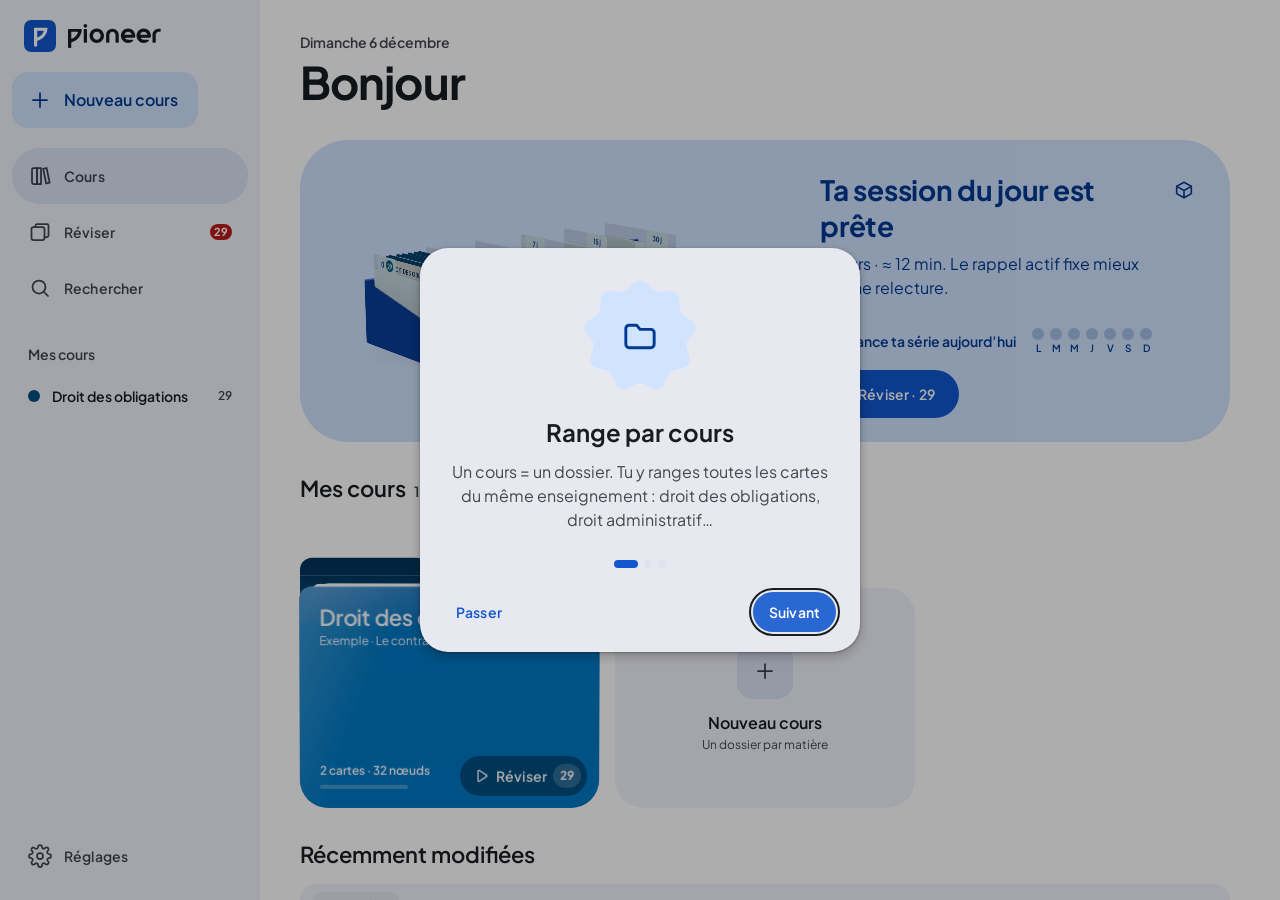
==== index.html @ a4696572 "Marque Pioneer : logo, mot-symbole, icônes et intégration - p-fanion : fût = hampe, panse = quart de" ====
<!doctype html>
<html lang="fr">
<head>
  <meta charset="utf-8">
  <meta name="viewport" content="width=device-width, initial-scale=1, viewport-fit=cover, interactive-widget=resizes-content">
  <title>Pioneer — cartes mentales pour le droit</title>
  <meta name="description" content="Décompose tes cours de droit en cartes mentales : définitions, conditions de fond et de forme, exceptions, notes — puis révise-les.">
  <meta name="theme-color" content="#ffffff" media="(prefers-color-scheme: light)">
  <meta name="theme-color" content="#111319" media="(prefers-color-scheme: dark)">
  <meta name="mobile-web-app-capable" content="yes">
  <meta name="apple-mobile-web-app-capable" content="yes">
  <meta name="apple-mobile-web-app-status-bar-style" content="default">
  <meta name="apple-mobile-web-app-title" content="Pioneer">
  <link rel="manifest" href="manifest.webmanifest">
  <link rel="icon" href="icons/favicon.svg" type="image/svg+xml">
  <link rel="apple-touch-icon" href="icons/apple-touch-icon.png">

  <link rel="preconnect" href="https://fonts.googleapis.com">
  <link rel="preconnect" href="https://fonts.gstatic.com" crossorigin>
  <link rel="stylesheet" href="https://fonts.googleapis.com/css2?family=Plus+Jakarta+Sans:ital,wght@0,400;0,500;0,600;0,700;0,800;1,400&family=Source+Serif+4:ital,opsz,wght@0,8..60,400;0,8..60,500;0,8..60,600;1,8..60,400&family=JetBrains+Mono:wght@400;500&family=Caveat:wght@500;600&family=Kalam:wght@400;700&family=Playwrite+FR+Moderne&display=swap">

  <link rel="stylesheet" href="css/tokens.css">
  <link rel="stylesheet" href="css/base.css">
  <link rel="stylesheet" href="css/components.css">
  <link rel="stylesheet" href="css/views.css">
  <link rel="stylesheet" href="css/leitner.css">
  <link rel="stylesheet" href="css/editor.css">
  <link rel="stylesheet" href="css/carnet.css">
  <link rel="stylesheet" href="css/print.css" media="print">

  <script>
    // Thème appliqué avant le premier rendu (pas de flash)
    try {
      var t = localStorage.getItem('ratio.theme');
      if (t == null) { var s = JSON.parse(localStorage.getItem('ratio.v1') || '{}').settings; t = s && s.theme; }
      if (t === 'light' || t === 'dark') document.documentElement.setAttribute('data-theme', t);
    } catch (e) {}
  </script>
</head>
<body>
  <a class="skip-link" href="#view">Aller au contenu</a>
  <div id="app" class="app">
    <nav id="rail" class="rail" aria-label="Navigation principale"></nav>
    <main id="view" class="view" tabindex="-1"></main>
    <nav id="navbar" class="navbar" aria-label="Navigation principale"></nav>
  </div>
  <div id="snack-host" class="snack-host" aria-live="polite"></div>
  <div id="overlays"></div>

  <noscript>Pioneer a besoin de JavaScript pour fonctionner.</noscript>

  <script src="js/util.js"></script>
  <script src="js/icons.js"></script>
  <script src="js/store.js"></script>
  <script src="js/colors.js"></script>
  <script src="js/fonts.js"></script>
  <script src="js/mark.js"></script>
  <script src="js/markdown.js"></script>
  <script src="js/ui.js"></script>
  <script src="js/layout.js"></script>
  <script src="js/organize.js"></script>
  <script src="js/seed.js"></script>
  <script src="js/leitner.js"></script>
  <script src="js/views/library.js"></script>
  <script src="js/views/course.js"></script>
  <script src="js/views/editor.js"></script>
  <script src="js/views/outline.js"></script>
  <script src="js/carnet.js"></script>
  <script src="js/views/review.js"></script>
  <script src="js/views/revhub.js"></script>
  <script src="js/search.js"></script>
  <script src="js/app.js"></script>
</body>
</html>
---- css/tokens.css ----
/* ==========================================================================
   Ratio — Design tokens (Material Design 3 Expressive · direction « Barre contextuelle »)
   Schéma généré par material-color-utilities (bleu « Static Blue » baseline Material : primaire #1157CE, tertiaire Blue variant #006788, neutres bleutés très clairs, fond blanc pur), puis
   chaque rôle de contenu est ajusté en ton HCT (teinte et chroma conservées) jusqu'à
   WCAG 2.2 AA et APCA Lc 75 sur toutes les surfaces où il apparaît.
   Les couleurs des cours sont des schémas Material par cours (js/mark.js).
   ========================================================================== */

:root {
  /* ---- Typefaces (M3 brand / plain) + serif de contenu ------------------- */
  --font-brand: "Plus Jakarta Sans", system-ui, -apple-system, "Segoe UI", Roboto, "Helvetica Neue", Arial, sans-serif;
  --font-plain: "Plus Jakarta Sans", system-ui, -apple-system, "Segoe UI", Roboto, "Helvetica Neue", Arial, sans-serif;
  /* le serif garde un sens : jurisprudence, doctrine, citations, études */
  --font-serif: "Source Serif 4", "Source Serif Pro", Georgia, "Times New Roman", serif;
  --font-mono: "JetBrains Mono", ui-monospace, "SF Mono", Menlo, Consolas, monospace;

  /* ---- Type scale M3 (taille / interligne), graisses adaptées à Plus Jakarta Sans ---- */
  --display-l: 700 57px/64px var(--font-brand);
  --display-m: 700 45px/52px var(--font-brand);
  --display-s: 700 36px/44px var(--font-brand);
  --headline-l: 700 32px/40px var(--font-brand);
  --headline-m: 700 28px/36px var(--font-brand);
  --headline-s: 650 24px/32px var(--font-brand);
  --title-l: 600 22px/28px var(--font-plain);
  --title-m: 600 16px/24px var(--font-plain);
  --title-s: 600 14px/20px var(--font-plain);
  --body-l: 400 16px/24px var(--font-plain);
  --body-m: 400 14px/20px var(--font-plain);
  --body-s: 400 12px/16px var(--font-plain);
  --label-l: 600 14px/20px var(--font-plain);
  --label-m: 600 12px/16px var(--font-plain);
  --label-s: 600 11px/16px var(--font-plain);
  --tracking-label: 0.01em;
  --tracking-overline: 0.06em;
  --tracking-display: -0.02em;

  /* ---- Spacing — 4dp baseline grid ------------------------------------ */
  --sp-1: 4px;
  --sp-2: 8px;
  --sp-3: 12px;
  --sp-4: 16px;
  --sp-5: 20px;
  --sp-6: 24px;
  --sp-8: 32px;
  --sp-10: 40px;
  --sp-12: 48px;
  --sp-16: 64px;
  --margin: 16px;           /* window margin, compact */
  --target: 48px;           /* minimum touch target */

  /* ---- Shape scale (M3 Expressive) -------------------------------------- */
  --shape-none: 0;
  --shape-xs: 4px;
  --shape-s: 8px;
  --shape-m: 12px;
  --shape-l: 16px;
  --shape-li: 20px;   /* large increased */
  --shape-xl: 28px;
  --shape-xli: 32px;  /* extra large increased */
  --shape-xxl: 48px;  /* extra extra large */
  --shape-full: 999px;

  /* ---- Formes de la bibliothèque M3 Expressive (réservées aux chiffres et illustrations) ---- */
  --shape-cookie9: polygon(50.0% 0.0%,53.4% 0.9%,56.6% 3.2%,59.3% 6.2%,61.8% 8.9%,64.4% 10.5%,67.4% 10.9%,71.0% 10.5%,75.0% 9.9%,78.9% 10.2%,82.1% 11.7%,84.2% 14.6%,85.1% 18.4%,85.3% 22.4%,85.5% 26.1%,86.4% 29.0%,88.4% 31.3%,91.5% 33.2%,94.9% 35.4%,97.8% 38.1%,99.2% 41.3%,99.0% 44.9%,97.2% 48.4%,94.7% 51.6%,92.5% 54.5%,91.4% 57.3%,91.5% 60.3%,92.6% 63.8%,93.8% 67.7%,94.3% 71.6%,93.3% 75.0%,90.8% 77.5%,87.2% 79.1%,83.3% 80.0%,79.7% 80.8%,77.0% 82.2%,75.1% 84.6%,73.7% 88.0%,72.2% 91.7%,70.0% 95.0%,67.1% 97.0%,63.6% 97.3%,59.8% 96.2%,56.2% 94.3%,53.0% 92.7%,50.0% 92.0%,47.0% 92.7%,43.8% 94.3%,40.2% 96.2%,36.4% 97.3%,32.9% 97.0%,30.0% 95.0%,27.8% 91.7%,26.3% 88.0%,24.9% 84.6%,23.0% 82.2%,20.3% 80.8%,16.7% 80.0%,12.8% 79.1%,9.2% 77.5%,6.7% 75.0%,5.7% 71.6%,6.2% 67.7%,7.4% 63.8%,8.5% 60.3%,8.6% 57.3%,7.5% 54.5%,5.3% 51.6%,2.8% 48.4%,1.0% 44.9%,0.8% 41.3%,2.2% 38.1%,5.1% 35.4%,8.5% 33.2%,11.6% 31.3%,13.6% 29.0%,14.5% 26.1%,14.7% 22.4%,14.9% 18.4%,15.8% 14.6%,17.9% 11.7%,21.1% 10.2%,25.0% 9.9%,29.0% 10.5%,32.6% 10.9%,35.6% 10.5%,38.2% 8.9%,40.7% 6.2%,43.4% 3.2%,46.6% 0.9%);
  --shape-cookie12: polygon(50.0% 0.0%,53.2% 1.1%,56.1% 3.9%,58.6% 6.8%,61.1% 8.5%,64.2% 8.3%,67.8% 7.0%,71.7% 6.1%,75.0% 6.7%,77.2% 9.3%,78.3% 13.1%,79.0% 16.9%,80.4% 19.6%,83.1% 21.0%,86.9% 21.7%,90.7% 22.8%,93.3% 25.0%,93.9% 28.3%,93.0% 32.2%,91.7% 35.8%,91.5% 38.9%,93.2% 41.4%,96.1% 43.9%,98.9% 46.8%,100.0% 50.0%,98.9% 53.2%,96.1% 56.1%,93.2% 58.6%,91.5% 61.1%,91.7% 64.2%,93.0% 67.8%,93.9% 71.7%,93.3% 75.0%,90.7% 77.2%,86.9% 78.3%,83.1% 79.0%,80.4% 80.4%,79.0% 83.1%,78.3% 86.9%,77.2% 90.7%,75.0% 93.3%,71.7% 93.9%,67.8% 93.0%,64.2% 91.7%,61.1% 91.5%,58.6% 93.2%,56.1% 96.1%,53.2% 98.9%,50.0% 100.0%,46.8% 98.9%,43.9% 96.1%,41.4% 93.2%,38.9% 91.5%,35.8% 91.7%,32.2% 93.0%,28.3% 93.9%,25.0% 93.3%,22.8% 90.7%,21.7% 86.9%,21.0% 83.1%,19.6% 80.4%,16.9% 79.0%,13.1% 78.3%,9.3% 77.2%,6.7% 75.0%,6.1% 71.7%,7.0% 67.8%,8.3% 64.2%,8.5% 61.1%,6.8% 58.6%,3.9% 56.1%,1.1% 53.2%,0.0% 50.0%,1.1% 46.8%,3.9% 43.9%,6.8% 41.4%,8.5% 38.9%,8.3% 35.8%,7.0% 32.2%,6.1% 28.3%,6.7% 25.0%,9.3% 22.8%,13.1% 21.7%,16.9% 21.0%,19.6% 19.6%,21.0% 16.9%,21.7% 13.1%,22.8% 9.3%,25.0% 6.7%,28.3% 6.1%,32.2% 7.0%,35.8% 8.3%,38.9% 8.5%,41.4% 6.8%,43.9% 3.9%,46.8% 1.1%);

  /* ---- Motion system (DESIGN.md §5) ----------------------------------
     Personnalité : précise et calme (90 % productif), avec des accents expressifs M3 sur les
     formes et les moments rares. Entrée = ease-out · sortie = ease-in (≈ 70 % de l'entrée) ·
     déplacement à l'écran = ease-in-out ou ressort standard. Jamais de linéaire spatial.
     5 durées, 4 courbes, 5 ressorts : la cohérence fait la signature. */
  --ease-out: cubic-bezier(0.23, 1, 0.32, 1);          /* out-quint : entrées, réponses */
  --ease-in: cubic-bezier(0.55, 0.055, 0.675, 0.19);   /* in-cubic : sorties définitives */
  --ease-in-out: cubic-bezier(0.645, 0.045, 0.355, 1); /* in-out-cubic : déplacements visibles */
  --ease-drawer: cubic-bezier(0.32, 0.72, 0, 1);       /* feuilles, container transform */
  --ease-pop: cubic-bezier(0.34, 1.56, 0.64, 1);       /* out-back : succès, badge (rare) */
  --ease-settle: cubic-bezier(0.23, 1, 0.32, 1);
  --effects: cubic-bezier(0.34, 0.8, 0.34, 1);         /* couleur, opacité (pas de ressort) */
  --dur-xs: 100ms;   /* appui, hover, focus */
  --dur-sm: 160ms;   /* sorties, tooltip, petits fondus */
  --dur-md: 240ms;   /* entrées de composants, menus, toasts */
  --dur-lg: 360ms;   /* dialogues, feuilles, transitions de page */
  --dur-xl: 560ms;   /* moments expressifs (rares) */
  --dur-effects: 200ms;
  /* ressorts M3 Expressive (masse 1, solveur physique → linear()) ; la durée est le temps
     d'établissement réel. Repli sans linear() : courbes de Bézier équivalentes ci-dessous. */
  --spring-fast: cubic-bezier(0.34, 1.56, 0.64, 1);     --dur-spring-fast: 400ms;    /* ζ .6 · formes, appui */
  --spring-default: cubic-bezier(0.3, 1.25, 0.5, 1);    --dur-spring-default: 460ms; /* ζ .8 · indicateurs, FAB */
  --spring-std-fast: cubic-bezier(0.2, 0, 0, 1);        --dur-spring-std-fast: 200ms; /* ζ .9 · petits layouts */
  --spring-std: cubic-bezier(0.2, 0, 0, 1);             --dur-spring-std: 260ms;      /* ζ .9 · cartes, panneaux */
  --spring-std-slow: cubic-bezier(0.2, 0, 0, 1);        --dur-spring-std-slow: 390ms; /* ζ .9 · grandes surfaces */

  /* ---- State layers ----------------------------------------------------- */
  --state-hover: 0.08;
  --state-focus: 0.1;
  --state-pressed: 0.1;
  --state-dragged: 0.16;

  /* ---- Layout ----------------------------------------------------------- */
  --rail-w: 80px;
  --navbar-h: 80px;   /* hauteur réservée en bas sur compact (barre flottante + marges) */
  --topbar-h: 64px;
  --pane-w: 400px;

  color-scheme: light;
}

/* ---- Light scheme (default) -------------------------------------------- */
:root,
:root[data-theme="light"] {
  --primary: #1157ce;
  --on-primary: #ffffff;
  --primary-container: #d0e4ff;
  --on-primary-container: #003a93;
  --primary-ink: var(--primary);
  --secondary: #575f6e;
  --on-secondary: #ffffff;
  --secondary-container: #dbe2f5;
  --on-secondary-container: #38404e;
  --tertiary: #006788;
  --on-tertiary: #ffffff;
  --tertiary-container: #bde9ff;
  --on-tertiary-container: #00455d;
  --error: #ba1a1a;
  --on-error: #ffffff;
  --error-container: #ffdad6;
  --on-error-container: #820008;

  --surface: #ffffff;
  --surface-dim: #d8dae2;
  --surface-bright: #ffffff;
  --surface-container-lowest: #ffffff;
  --surface-container-low: #f2f3fb;
  --surface-container: #ecedf6;
  --surface-container-high: #e7e8f0;
  --surface-container-highest: #e1e2ea;
  --on-surface: #191c21;
  --on-surface-variant: #44474d;
  --outline: #75777e;
  --outline-variant: #c5c6ce;
  --inverse-surface: #2e3037;
  --inverse-on-surface: #eff0f8;
  --inverse-primary: #a9c9ff;
  --scrim: rgba(0, 0, 0, 0.32);
  --canvas-dot: rgba(25, 28, 33, 0.14);

  /* surligneur : couleur statique (palette Material « Yellow »), réservée au contenu
     surligné par l'étudiant ; jamais pour l'interface */
  --hl-band: #ffe171;
  --hl-size: 34%;
  --hl-pos: 92%;
  --hl-mark: #ffe171;
  --on-hl-mark: #191c21;

  --shadow-color: 0, 0, 0; /* virgules : rgba(var(--shadow-color), a) */
  --elev-1: 0 1px 2px rgba(var(--shadow-color), 0.3), 0 1px 3px 1px rgba(var(--shadow-color), 0.15);
  --elev-2: 0 1px 2px rgba(var(--shadow-color), 0.3), 0 2px 6px 2px rgba(var(--shadow-color), 0.15);
  --elev-3: 0 1px 3px rgba(var(--shadow-color), 0.3), 0 4px 8px 3px rgba(var(--shadow-color), 0.15);
  --elev-4: 0 2px 3px rgba(var(--shadow-color), 0.3), 0 6px 10px 4px rgba(var(--shadow-color), 0.15);
  --elev-5: 0 4px 4px rgba(var(--shadow-color), 0.3), 0 8px 12px 6px rgba(var(--shadow-color), 0.15);
  color-scheme: light;
}

/* ---- Dark scheme -------------------------------------------------------
   Élévation tonale : ce qui est posé dessus est plus CLAIR que son fond (jamais plus foncé).
   Jamais de noir pur (surface ton 6) ni de blanc pur pour le texte. */
@media (prefers-color-scheme: dark) {
  :root:not([data-theme="light"]) {
    --branch-l: .78; --branch-c: .09;
    --primary: #a9c9ff;
    --on-primary: #001944;
    --primary-container: #04409f;
    --on-primary-container: #d0e4ff;
    --primary-ink: var(--primary);
    --secondary: #bfc6d9;
    --on-secondary: #101824;
    --secondary-container: #3f4756;
    --on-secondary-container: #dbe2f5;
    --tertiary: #67d4ff;
    --on-tertiary: #001f2d;
    --tertiary-container: #004d68;
    --on-tertiary-container: #bde9ff;
    --error: #ffb4ab;
    --on-error: #690005;
    --error-container: #93000a;
    --on-error-container: #ffdad6;

    --surface: #111319;
    --surface-dim: #111319;
    --surface-bright: #36393f;
    --surface-container-lowest: #0b0e14;
    --surface-container-low: #191c21;
    --surface-container: #1d2025;
    --surface-container-high: #272a30;
    --surface-container-highest: #32353b;
    --on-surface: #e1e2ea;
    --on-surface-variant: #d8dae2;
    --outline: #9a9ca4;
    --outline-variant: #44474d;
    --inverse-surface: #e1e2ea;
    --inverse-on-surface: #2e3037;
    --inverse-primary: #1157ce;
    --scrim: rgba(0, 0, 0, 0.6);
    --canvas-dot: rgba(225, 226, 234, 0.1);
    --hl-band: #e9c400;
    --hl-size: 9%;
    --hl-pos: 100%;
    --hl-mark: #554600;
    --on-hl-mark: #ffe171;
    color-scheme: dark;
  }
}

:root[data-theme="dark"] {
  --branch-l: .78; --branch-c: .09;
  --primary: #a9c9ff;
  --on-primary: #001944;
  --primary-container: #04409f;
  --on-primary-container: #d0e4ff;
  --primary-ink: var(--primary);
  --secondary: #bfc6d9;
  --on-secondary: #101824;
  --secondary-container: #3f4756;
  --on-secondary-container: #dbe2f5;
  --tertiary: #67d4ff;
  --on-tertiary: #001f2d;
  --tertiary-container: #004d68;
  --on-tertiary-container: #bde9ff;
  --error: #ffb4ab;
  --on-error: #690005;
  --error-container: #93000a;
  --on-error-container: #ffdad6;

  --surface: #111319;
  --surface-dim: #111319;
  --surface-bright: #36393f;
  --surface-container-lowest: #0b0e14;
  --surface-container-low: #191c21;
  --surface-container: #1d2025;
  --surface-container-high: #272a30;
  --surface-container-highest: #32353b;
  --on-surface: #e1e2ea;
  --on-surface-variant: #d8dae2;
  --outline: #9a9ca4;
  --outline-variant: #44474d;
  --inverse-surface: #e1e2ea;
  --inverse-on-surface: #2e3037;
  --inverse-primary: #1157ce;
  --scrim: rgba(0, 0, 0, 0.6);
  --canvas-dot: rgba(225, 226, 234, 0.1);
  --hl-band: #e9c400;
  --hl-size: 9%;
  --hl-pos: 100%;
  --hl-mark: #554600;
  --on-hl-mark: #ffe171;
  color-scheme: dark;
}

/* ---- Window size classes -------------------------------------------- */
@media (min-width: 600px) {
  :root { --margin: 24px; }
}
/* rail étendu (large ≥ 1200) : 260 dp avec la liste des cours */
@media (min-width: 1200px) {
  :root { --rail-w: 260px; }
}

/* Vrais ressorts quand linear() est disponible (Chrome 113+, Safari 17.2+, Firefox 112+) */
@supports (transition-timing-function: linear(0, 1)) {
  :root {
    --spring-fast: linear(0, 0.045 2.8%, 0.152 5.6%, 0.295 8.3%, 0.449 11.1%, 0.593 13.9%, 0.73 16.7%, 0.845 19.4%, 0.937 22.2%, 1.005 25.0%, 1.051 27.8%, 1.079 30.6%, 1.091 33.3%, 1.093 36.1%, 1.086 38.9%, 1.075 41.7%, 1.061 44.4%, 1.047 47.2%, 1.033 50.0%, 1.021 52.8%, 1.011 55.6%, 1.003 58.3%, 0.998 61.1%, 0.994 63.9%, 0.992 66.7%, 0.991 69.4%, 0.991 72.2%, 0.992 75.0%, 0.993 77.8%, 0.995 80.6%, 0.996 83.3%, 0.997 86.1%, 0.998 88.9%, 0.999 91.7%, 1 94.4%, 1 97.2%, 1);
    --spring-default: linear(0, 0.027 2.8%, 0.097 5.6%, 0.187 8.3%, 0.292 11.1%, 0.395 13.9%, 0.498 16.7%, 0.59 19.4%, 0.675 22.2%, 0.746 25.0%, 0.806 27.8%, 0.859 30.6%, 0.899 33.3%, 0.933 36.1%, 0.958 38.9%, 0.978 41.7%, 0.991 44.4%, 1.001 47.2%, 1.008 50.0%, 1.012 52.8%, 1.014 55.6%, 1.014 58.3%, 1.014 61.1%, 1.013 63.9%, 1.012 66.7%, 1.011 69.4%, 1.009 72.2%, 1.008 75.0%, 1.006 77.8%, 1.005 80.6%, 1.004 83.3%, 1.003 86.1%, 1.002 88.9%, 1.002 91.7%, 1.001 94.4%, 1.001 97.2%, 1);
    --spring-std-fast: linear(0, 0.021 2.8%, 0.064 5.6%, 0.13 8.3%, 0.199 11.1%, 0.28 13.9%, 0.353 16.7%, 0.432 19.4%, 0.5 22.2%, 0.569 25.0%, 0.627 27.8%, 0.683 30.6%, 0.729 33.3%, 0.774 36.1%, 0.81 38.9%, 0.843 41.7%, 0.87 44.4%, 0.894 47.2%, 0.915 50.0%, 0.931 52.8%, 0.945 55.6%, 0.956 58.3%, 0.966 61.1%, 0.973 63.9%, 0.98 66.7%, 0.985 69.4%, 0.989 72.2%, 0.992 75.0%, 0.995 77.8%, 0.996 80.6%, 0.998 83.3%, 0.999 86.1%, 1 88.9%, 1 91.7%, 1.001 94.4%, 1.001 97.2%, 1);
    --spring-std: linear(0, 0.019 2.8%, 0.061 5.6%, 0.123 8.3%, 0.191 11.1%, 0.268 13.9%, 0.346 16.7%, 0.417 19.4%, 0.49 22.2%, 0.553 25.0%, 0.615 27.8%, 0.668 30.6%, 0.719 33.3%, 0.763 36.1%, 0.8 38.9%, 0.834 41.7%, 0.861 44.4%, 0.886 47.2%, 0.908 50.0%, 0.925 52.8%, 0.94 55.6%, 0.952 58.3%, 0.962 61.1%, 0.97 63.9%, 0.977 66.7%, 0.983 69.4%, 0.987 72.2%, 0.991 75.0%, 0.993 77.8%, 0.996 80.6%, 0.997 83.3%, 0.999 86.1%, 0.999 88.9%, 1 91.7%, 1.001 94.4%, 1.001 97.2%, 1);
    --spring-std-slow: linear(0, 0.017 2.8%, 0.057 5.6%, 0.115 8.3%, 0.184 11.1%, 0.258 13.9%, 0.329 16.7%, 0.403 19.4%, 0.474 22.2%, 0.54 25.0%, 0.598 27.8%, 0.654 30.6%, 0.704 33.3%, 0.747 36.1%, 0.787 38.9%, 0.821 41.7%, 0.851 44.4%, 0.876 47.2%, 0.898 50.0%, 0.917 52.8%, 0.932 55.6%, 0.946 58.3%, 0.957 61.1%, 0.966 63.9%, 0.973 66.7%, 0.98 69.4%, 0.985 72.2%, 0.989 75.0%, 0.992 77.8%, 0.994 80.6%, 0.996 83.3%, 0.998 86.1%, 0.999 88.9%, 1 91.7%, 1 94.4%, 1.001 97.2%, 1);
    --ease-settle: linear(0, 0.027 2.8%, 0.097 5.6%, 0.187 8.3%, 0.292 11.1%, 0.395 13.9%, 0.498 16.7%, 0.59 19.4%, 0.675 22.2%, 0.746 25.0%, 0.806 27.8%, 0.859 30.6%, 0.899 33.3%, 0.933 36.1%, 0.958 38.9%, 0.978 41.7%, 0.991 44.4%, 1.001 47.2%, 1.008 50.0%, 1.012 52.8%, 1.014 55.6%, 1.014 58.3%, 1.014 61.1%, 1.013 63.9%, 1.012 66.7%, 1.011 69.4%, 1.009 72.2%, 1.008 75.0%, 1.006 77.8%, 1.005 80.6%, 1.004 83.3%, 1.003 86.1%, 1.002 88.9%, 1.002 91.7%, 1.001 94.4%, 1.001 97.2%, 1);
  }
}
---- css/base.css ----
/* ==========================================================================
   Ratio — base : reset, typographie, coque applicative (rail / barre / pages)
   ========================================================================== */

*, *::before, *::after { box-sizing: border-box; }
html, body { height: 100%; }
html { -webkit-text-size-adjust: 100%; text-size-adjust: 100%; }
body {
  margin: 0;
  background: var(--surface);
  color: var(--on-surface);
  font: var(--body-m);
  font-feature-settings: "cv11", "ss01";
  -webkit-font-smoothing: antialiased;
  -moz-osx-font-smoothing: grayscale;
  overflow: hidden;
  overscroll-behavior: none;
  -webkit-tap-highlight-color: transparent;
}
button, input, textarea, select { font: inherit; color: inherit; }
button { cursor: pointer; background: none; border: 0; padding: 0; }
a { color: inherit; text-decoration: none; }
h1, h2, h3, h4, h5, h6, p { margin: 0; }
ul, ol { margin: 0; padding: 0; }
img, svg { display: block; }
[hidden] { display: none !important; }
::selection { background: var(--primary); color: var(--on-primary); }
kbd {
  font: 500 11px/16px var(--font-plain);
  padding: 1px 6px;
  border-radius: var(--shape-xs);
  border: 1px solid var(--outline-variant);
  border-bottom-width: 2px;
  background: var(--surface-container-lowest);
  color: var(--on-surface-variant);
  white-space: nowrap;
}
:focus { outline: none; }
:focus-visible { outline: 2px solid var(--on-surface); outline-offset: 2px; }

.ic { display: inline-flex; flex: none; }
.muted { color: var(--on-surface-variant); }

.skip-link {
  position: fixed; left: 8px; top: -60px; z-index: 100;
  background: var(--inverse-surface); color: var(--inverse-on-surface);
  padding: 8px 16px; border-radius: var(--shape-full); font: var(--label-l);
}
.skip-link:focus { top: 8px; }

/* ---- Typographie utilitaire -------------------------------------------- */
.overline {
  font: var(--label-m);
  color: var(--on-surface-variant);
}

/* Signature : le trait de surligneur qui balaie un titre */
.hl-sweep {
  /* en sombre, le trait est translucide : le texte clair qui passe dessus reste lisible */
  background-image: linear-gradient(var(--hl-band), var(--hl-band));
  background-repeat: no-repeat;
  background-position: 0 var(--hl-pos);
  background-size: 0% var(--hl-size);
  -webkit-box-decoration-break: clone;
  box-decoration-break: clone;
  padding: 0 .06em;
  background-size: 100% var(--hl-size);
}
/* Le balayage ne se joue que la première fois (classe .intro posée par la vue) :
   ce qui est vu souvent doit rester calme. */
.intro .hl-sweep { animation: sweep var(--dur-xl) var(--ease-out) 160ms both; }
@keyframes sweep { from { background-size: 0% var(--hl-size); } }

/* ==========================================================================
   Coque — classes de fenêtre M3
   ========================================================================== */
.app {
  display: grid;
  grid-template-columns: var(--rail-w) minmax(0, 1fr);
  height: 100vh;
  height: 100dvh;
  opacity: 0;
  transition: opacity var(--dur-md) var(--ease-out);
}
body.ready .app { opacity: 1; }
.view { position: relative; overflow: hidden; min-width: 0; min-height: 0; }
.view:focus { outline: none; }
body.immersive .app { grid-template-columns: minmax(0, 1fr); }
body.immersive .rail, body.immersive .dock { display: none; }

/* ---- Rail de navigation (M3 Expressive) ---------------------------------
   Replié 80 dp (600–1199) · étendu 260 dp (≥ 1200, avec la liste des cours).
   Aucun trait : le rail se sépare de la page par son ton (surface-container-low). */
.rail {
  display: flex; flex-direction: column; align-items: center;
  gap: var(--sp-1);
  padding: var(--sp-3) 0 var(--sp-4);
  padding-top: max(var(--sp-3), env(safe-area-inset-top));
  background: var(--surface-container-low);
  z-index: 3; min-height: 0;
}
.rail-brand { display: flex; align-items: center; justify-content: center; gap: var(--sp-3); width: 48px; height: 48px; color: var(--on-surface); margin-bottom: var(--sp-1); }
.rail-brand-name { display: none; height: 24px; color: var(--on-surface); }
.rail-brand-name svg { display: block; height: 24px; width: auto; }
.rail-fab-slot { min-height: 56px; margin-bottom: var(--sp-5); }
.rail .fab { box-shadow: none; } /* FAB dans le rail : niveau 0 au repos (M3) */
.rail .fab:hover { box-shadow: var(--elev-1); }
.rail .fab-label { display: none; }
.rail-items { display: flex; flex-direction: column; gap: var(--sp-3); }
.rail-courses { display: none; }
.rail-spacer { flex: 1; }

.nav-item {
  position: relative; display: flex; flex-direction: column; align-items: center; gap: var(--sp-1);
  width: 72px; padding: 0 0 var(--sp-1);
  color: var(--on-surface-variant);
  font: var(--label-m);
  letter-spacing: var(--tracking-label);
  overflow: visible;
}
.nav-indicator {
  position: relative; display: grid; place-items: center;
  width: 56px; height: 32px; border-radius: var(--shape-full);
  transition: background-color var(--dur-effects) var(--effects);
}
.nav-indicator::before {
  content: ""; position: absolute; inset: 0; border-radius: inherit;
  background: var(--secondary-container);
  transform: scaleX(.3); opacity: 0;
  transition: transform var(--dur-spring-fast) var(--spring-fast), opacity var(--dur-sm) var(--ease-out);
}
.nav-indicator > .ic { position: relative; transition: transform var(--dur-sm) var(--ease-out); }
.nav-item:hover .nav-indicator { background: color-mix(in srgb, var(--on-surface) 8%, transparent); }
.nav-item:active .nav-indicator > .ic { transform: scale(.92); transition-duration: var(--dur-xs); }
.nav-item.active { color: var(--secondary); font-weight: 700; }
.nav-item.active .nav-indicator::before { transform: scaleX(1); opacity: 1; }
.nav-item.active .nav-indicator > .ic { color: var(--on-secondary-container); }
.nav-badge {
  position: absolute; top: -4px; left: 50%; margin-left: 4px;
  min-width: 16px; height: 16px; padding: 0 4px;
  border-radius: var(--shape-full);
  background: var(--error); color: var(--on-error);
  font: 700 11px/16px var(--font-plain); text-align: center;
}
/* Value change : le badge réagit quand son nombre change (jamais depuis 0) */
.nav-badge.pop { animation: badge-pop var(--dur-md) var(--ease-pop); }
@keyframes badge-pop { from { transform: scale(.6); } }
.rail .nav-item .ripple-wave, .navbar .nav-item .ripple-wave { display: none; }

/* rail étendu : destinations en ligne, Extended FAB, liste des cours en dossiers */
@media (min-width: 1200px) {
  .rail { align-items: stretch; padding-left: var(--sp-3); padding-right: var(--sp-3); }
  .rail-brand { width: auto; justify-content: flex-start; padding: 0 var(--sp-3); margin-bottom: var(--sp-2); }
  .rail-brand-name { display: block; }
  .rail-fab-slot { margin: 0 0 var(--sp-4); min-height: 56px; }
  .rail .fab-rail { width: auto; padding: 0 var(--sp-5) 0 var(--sp-4); gap: var(--sp-3); }
  .rail .fab-label { display: inline; font: var(--title-m); }
  .rail-items { gap: 0; }
  .rail .nav-item { flex-direction: row; width: auto; height: 56px; padding: 0 var(--sp-4); gap: var(--sp-3); border-radius: var(--shape-full); font: var(--label-l); }
  .rail .nav-indicator { display: contents; }
  .rail .nav-item.active { color: var(--on-secondary-container); background: var(--secondary-container); }
  .rail .nav-item.active > .nav-indicator > .ic { color: inherit; }
  .rail .nav-item:hover:not(.active) { background: color-mix(in srgb, var(--on-surface) 8%, transparent); }
  .rail .nav-badge { position: static; margin-left: auto; order: 2; }
  .rail .nav-label { position: relative; }
  .rail-courses { display: flex; flex-direction: column; gap: 2px; flex: 1 1 auto; min-height: 0; overflow-y: auto; margin-top: var(--sp-3); padding-bottom: var(--sp-2); }
  .rail-spacer { flex: 0 0 var(--sp-2); }
}
.rail-sec { padding: var(--sp-3) var(--sp-4) var(--sp-2); font: var(--title-s); color: var(--on-surface-variant); }
.rail-course { display: flex; align-items: center; gap: var(--sp-3); min-height: 44px; padding: 0 var(--sp-4); border-radius: var(--shape-full); font: var(--label-l); color: var(--on-surface); transition: background-color var(--dur-effects) var(--effects); }
.rail-course:hover { background: color-mix(in srgb, var(--on-surface) 8%, transparent); }
.rail-course.active { background: var(--secondary-container); color: var(--on-secondary-container); }
.rail-course-t { flex: 1; min-width: 0; white-space: nowrap; overflow: hidden; text-overflow: ellipsis; }
.rail-course-n { font: var(--label-m); color: var(--on-surface-variant); font-variant-numeric: tabular-nums; }
.rail-course.active .rail-course-n { color: inherit; }
.rail-settings { margin-top: var(--sp-2); }

/* ---- Dock flottant : barre de navigation (compact) + barre d'actions contextuelle ----
   Grille de 8 : barre 64 = 8 + 48 + 8, cibles 48, écarts 8, rayons 16 ou capsule.
   Surface en verre dépoli (la carte glisse dessous sans casser la lecture), ombre douce en deux
   couches, pas de contour. Une seule pilule active, partagée : elle glisse d'une destination à
   l'autre, le bord avant part d'abord et le bord arrière suit (étirement puis retour). */
.dock {
  position: fixed; z-index: 5;
  left: 50%; bottom: calc(var(--sp-4) + env(safe-area-inset-bottom));
  display: flex; align-items: center; gap: var(--sp-2);
  transform: translateX(-50%);
  transition: translate var(--dur-md) var(--ease-out), opacity var(--dur-md) var(--ease-out);
  max-width: calc(100vw - 2 * var(--sp-4));
}
.dock.hide { translate: 0 calc(100% + 32px); opacity: 0; pointer-events: none; transition-duration: var(--dur-sm); transition-timing-function: var(--ease-in); }
.navbar, .ctxbar {
  --dock-glass: color-mix(in srgb, var(--surface-container) 90%, transparent);
  position: relative;
  display: flex; align-items: center; gap: var(--sp-2);
  padding: var(--sp-2); border-radius: var(--shape-full);
  background: var(--dock-glass); color: var(--on-surface-variant);
  -webkit-backdrop-filter: blur(24px) saturate(1.6); backdrop-filter: blur(24px) saturate(1.6);
  box-shadow: 0 1px 2px rgba(var(--shadow-color), .12), 0 8px 24px -8px rgba(var(--shadow-color), .32);
}
@supports not ((backdrop-filter: blur(1px)) or (-webkit-backdrop-filter: blur(1px))) {
  .navbar, .ctxbar { background: var(--surface-container); }
}
/* barre flottante de navigation (compact) : Cours · action principale · Réviser.
   Le centre accueille le FAB de la page ou son action principale, en primary : la seule
   chose en forte emphase, sous le pouce. */
.navbar .nav-item {
  z-index: 1;
  flex-direction: row; gap: var(--sp-2);
  width: auto; height: 48px; padding: 0 var(--sp-4);
  border-radius: var(--shape-full);
  font: var(--label-l); color: var(--on-surface-variant);
  touch-action: none; -webkit-tap-highlight-color: transparent; -webkit-user-drag: none; user-select: none;
  transition: transform var(--dur-spring-fast) var(--spring-fast), color var(--dur-sm) var(--ease-out) 60ms;
}
/* anticipation : l'appui tasse la destination (100 ms), le relâché la rend avec un rebond */
.navbar .nav-item:active { transform: scale(.94); transition-duration: var(--dur-xs), var(--dur-sm); transition-timing-function: var(--ease-out); }
.navbar .nav-item:hover:not(.active) { background: color-mix(in srgb, var(--on-surface) 6%, transparent); }
.navbar .nav-item.active { color: var(--on-secondary-container); font-weight: 700; }
.navbar .nav-indicator { position: relative; width: 24px; height: 24px; background: none !important; }
.navbar .nav-indicator::before { display: none; }
.navbar .nav-item:active .nav-indicator > .ic { transform: none; }
/* chevauchement : l'icône réagit 40 ms après la pilule (petit saut en arc, puis repos) */
.navbar .nav-item.active .nav-indicator > .ic { animation: nav-hop 480ms var(--ease-out) 40ms both; }
@keyframes nav-hop {
  35% { transform: translateY(-3px) scale(1.12); }
  70% { transform: translateY(1px) scale(.98); }
}
.navbar .nav-label { position: relative; white-space: nowrap; }
.navbar .nav-badge { top: -8px; left: auto; right: -8px; margin: 0; }
/* la pilule partagée : positionnée en px par le JS (left / right), chaque bord a son ressort */
.nav-pill {
  position: absolute; z-index: 0; top: var(--sp-2); bottom: var(--sp-2); left: 0; right: 0;
  border-radius: var(--shape-full);
  background: var(--secondary-container);
  pointer-events: none;
  opacity: 0; transform: scale(.8);
  transition: left 420ms var(--spring-default), right 420ms var(--spring-default),
    opacity var(--dur-sm) var(--ease-out), transform var(--dur-spring-fast) var(--spring-fast);
}
.navbar.has-pill .nav-pill { opacity: 1; transform: none; }
/* vers la droite : le bord droit mène, le gauche suit (et inversement) */
.navbar.pill-r .nav-pill { transition-duration: 520ms, 380ms, var(--dur-sm), var(--dur-spring-fast); transition-delay: 60ms, 0s, 0s, 0s; }
.navbar.pill-l .nav-pill { transition-duration: 380ms, 520ms, var(--dur-sm), var(--dur-spring-fast); transition-delay: 0s, 60ms, 0s, 0s; }
.nav-pill.instant { transition: none; }
/* glisser le doigt le long de la barre : la pilule suit, un peu tassée, et se pose au relâché */
.navbar.scrubbing .nav-pill { transform: scaleY(.92); transition-duration: 240ms, 240ms, var(--dur-sm), var(--dur-sm); transition-delay: 0s; }
/* le centre : FAB (icône) ou action de la page (icône + libellé court) */
.nav-center { position: relative; z-index: 2; display: flex; align-items: center; }
.nav-center:empty { display: none; }
.navbar .fab.nav-fab, .navbar .nav-cta { height: 48px; border-radius: var(--shape-l); -webkit-tap-highlight-color: transparent; }
.navbar .fab.nav-fab { width: 64px; }
.navbar .nav-cta { display: inline-flex; align-items: center; gap: var(--sp-2); padding: 0 var(--sp-6) 0 var(--sp-4); font: var(--title-s); position: relative; overflow: hidden; isolation: isolate; white-space: nowrap; animation: fab-in var(--dur-spring-default) var(--spring-default) both; }
.navbar .nav-cta.no-enter { animation: none; }
.nav-cta-l { display: inline-block; }
.nav-cta.tick .nav-cta-l { animation: tick var(--dur-sm) var(--ease-out); }
.navbar.has-cta .nav-fab { display: none; }
/* avec une action au centre, les destinations se réduisent à leur icône (la barre tient sur 360 dp) */
.navbar.has-cta .nav-item { width: 48px; padding: 0; justify-content: center; }
.navbar.has-cta .nav-label { position: absolute; width: 1px; height: 1px; overflow: hidden; clip: rect(0 0 0 0); }
@media (max-width: 599.98px) { .navbar.has-cta ~ .ctxbar { display: none !important; } }
.ctxbar { color: var(--on-surface-variant); }
/* une barre qui apparaît (display: none → flex) monte de 16 px en fondu ; les mises à jour de
   contenu ne la rejouent pas (l'élément reste affiché) */
.navbar, .ctxbar { animation: dock-bar-in var(--dur-spring-default) var(--spring-default) both; }
@keyframes dock-bar-in { from { opacity: 0; transform: translateY(16px) scale(.96); } }
.ctxbar.vibrant { background: var(--primary-container); color: var(--on-primary-container); }
.ctxbar .icon-btn { color: inherit; }
.ctx-primary { height: 48px; padding: 0 var(--sp-6) 0 var(--sp-4); font: var(--label-l); }
/* une seule action : pas de barre autour, le bouton flotte seul (comme un FAB) */
.ctxbar:has(> :only-child) { background: none; padding: 0; box-shadow: none; -webkit-backdrop-filter: none; backdrop-filter: none; }
.ctxbar > .ctx-primary:only-child { height: 56px; padding: 0 var(--sp-6) 0 var(--sp-4); font: var(--title-m); border-radius: var(--shape-l); }
.ctx-primary .ic svg { width: 20px; height: 20px; }
.ctx-primary { min-width: 0; }
.ctx-primary-l, .ctx-primary-s { overflow: hidden; text-overflow: ellipsis; white-space: nowrap; }
.ctx-primary-s { display: none; }

@media (min-width: 600px) {
  .ctxbar .only-compact { display: none; }
  .ctxbar:not(:has(> :not(.only-compact))) { display: none; }
}
.dock > * { min-width: 0; }
@media (max-width: 599.98px) {
  .dock.has-actions .fab-float, .dock.replace-nav .navbar { display: none; }
  .ctx-primary { padding: 0 var(--sp-4); }
  /* à côté de la navigation, l'action garde un libellé court (le long reste en aria-label) */
  .dock:not(.replace-nav) .ctx-primary.has-short .ctx-primary-l { display: none; }
  .dock:not(.replace-nav) .ctx-primary.has-short .ctx-primary-s { display: inline; }
}
@media (min-width: 600px) {
  .dock { left: calc(var(--rail-w) + (100vw - var(--rail-w)) / 2); bottom: calc(var(--sp-6) + env(safe-area-inset-bottom)); }
  .dock .navbar, .dock .fab-float { display: none; }
  .dock:not(.has-actions) { display: none; }
}
body.has-ctxbar .page-scroll { scroll-padding-bottom: 120px; }
@media (min-width: 600px) { body.has-ctxbar .page-scroll > :last-child { padding-bottom: 120px; } }

@media (max-width: 599.98px) {
  .app { grid-template-columns: minmax(0, 1fr); }
  .rail { display: none; }
}

/* ---- Pages & transitions ------------------------------------------------
   Hiérarchie = axe Z : en avançant, la nouvelle page arrive de 97 % → 100 %
   et l'ancienne part vers 102 % ; en reculant, l'inverse. Sortie avant entrée,
   avec chevauchement (60 ms). Repli quand View Transitions n'existe pas. */
.page-wrap { position: absolute; inset: 0; display: flex; flex-direction: column; }
.page-wrap.entering { animation: page-in var(--dur-md) var(--ease-out) 60ms both; }
.page-wrap.leaving { animation: page-out var(--dur-sm) var(--ease-in) forwards; pointer-events: none; z-index: 0; }
@keyframes page-in { from { opacity: 0; transform: scale(calc(1 - var(--dir, 0) * 0.03)); } }
@keyframes page-out { to { opacity: 0; transform: scale(calc(1 + var(--dir, 0) * 0.02)); } }

/* ---- View Transitions (élément partagé) --------------------------------- */
.rail { view-transition-name: rail; }
.dock { view-transition-name: dock; }
/* le dock n'est pas un instantané qui se fond : on montre sa version vivante tout de suite, pour
   que la pilule et le CTA jouent leur propre mouvement pendant le changement de page */
::view-transition-old(dock) { animation: none; opacity: 0; }
::view-transition-new(dock) { animation: none; }
::view-transition-group(dock) { animation: none; }
::view-transition-group(*) { animation-duration: var(--dur-lg); animation-timing-function: var(--ease-drawer); }
::view-transition-old(root) { animation: var(--dur-sm) var(--ease-in) both vt-out; }
::view-transition-new(root) { animation: var(--dur-md) var(--ease-out) 60ms both vt-in; }
@keyframes vt-out { to { opacity: 0; transform: scale(var(--vt-out, 1)); } }
@keyframes vt-in { from { opacity: 0; transform: scale(var(--vt-in, 1)); } }
:root[data-vt="forward"] { --vt-out: 1.02; --vt-in: 0.97; }
:root[data-vt="back"] { --vt-out: 0.98; --vt-in: 1.03; }
:root[data-vt="peer"] { --vt-out: 1; --vt-in: 0.96; }
/* entre destinations voisines (Cours ↔ Réviser) : fade-through M3 — l'ancien s'efface vite
   (90 ms), le nouveau apparaît en grandissant à peine (210 ms) ; pas d'axe, pas de relation */
:root[data-vt="peer"]::view-transition-old(root) { animation-duration: 90ms; }
:root[data-vt="peer"]::view-transition-new(root) { animation-duration: 210ms; animation-delay: 90ms; }
/* les héros (carte → en-tête, vignette → canvas) se transforment, leur image se fond */
::view-transition-old(hero-title), ::view-transition-new(hero-title),
::view-transition-old(hero-mono), ::view-transition-new(hero-mono) {
  animation-duration: var(--dur-lg); animation-timing-function: var(--ease-drawer);
}
/* container transform : la bande papier devient l'en-tête du cours, la fiche devient la
   carte de révision. Le conteneur (groupe) se transforme ; l'ancien contenu s'efface tôt
   (ease-in, 160 ms), le nouveau apparaît à ~40 % du trajet (ease-out, 240 ms). */
::view-transition-old(hero-band), ::view-transition-old(hero-card) {
  height: 100%; object-fit: fill; animation: var(--dur-sm) var(--ease-in) both vt-fade-out;
}
::view-transition-new(hero-band), ::view-transition-new(hero-card) {
  height: 100%; object-fit: fill; animation: var(--dur-md) var(--ease-out) 120ms both vt-fade-in;
}
::view-transition-group(hero-band), ::view-transition-group(hero-card), ::view-transition-group(hero-q) {
  animation-duration: var(--dur-lg); animation-timing-function: var(--ease-drawer);
}
@keyframes vt-fade-out { to { opacity: 0; } }
@keyframes vt-fade-in { from { opacity: 0; } }
::view-transition-old(hero-thumb), ::view-transition-new(hero-thumb) {
  height: 100%; object-fit: cover; overflow: clip;
  animation-duration: var(--dur-lg); animation-timing-function: var(--ease-drawer);
}
/* thème : révélation circulaire depuis le geste (masking) */
:root[data-vt="theme"] .rail, :root[data-vt="theme"] .dock { view-transition-name: none; }
:root[data-vt="theme"]::view-transition-old(root) { animation: none; }
:root[data-vt="theme"]::view-transition-new(root) { animation: theme-reveal var(--dur-xl) var(--ease-in-out) both; }
@keyframes theme-reveal {
  from { clip-path: circle(0 at var(--vx, 50%) var(--vy, 50%)); }
  to { clip-path: circle(var(--vr, 150vmax) at var(--vx, 50%) var(--vy, 50%)); }
}

.page { display: flex; flex-direction: column; height: 100%; min-height: 0; }
.page-scroll {
  flex: 1; min-height: 0; overflow-y: auto; overflow-x: hidden;
  overscroll-behavior: contain;
  -webkit-overflow-scrolling: touch;
  scrollbar-gutter: stable;
}

/* ---- Barre supérieure (small top app bar, 64 dp) ----------------------- */
.topbar {
  display: flex; align-items: center; gap: var(--sp-1);
  min-height: var(--topbar-h);
  padding: 0 var(--sp-2);
  padding-top: env(safe-area-inset-top);
  background: var(--surface);
  position: relative; z-index: 2;
}
.topbar-title { flex: 1; min-width: 0; font: var(--title-l); white-space: nowrap; overflow: hidden; text-overflow: ellipsis; padding: 0 var(--sp-2); }
.topbar-actions { display: flex; align-items: center; gap: 0; margin-left: auto; }
.topbar-brand { display: flex; align-items: center; gap: var(--sp-2); padding: 0 var(--sp-2); font: 600 22px/28px var(--font-brand); }
.topbar-lib { display: none; }
@media (max-width: 599.98px) { .topbar-lib { display: flex; } }

.crumbs { display: flex; align-items: center; gap: var(--sp-1); font: var(--title-m); }
.crumb { color: var(--on-surface-variant); white-space: nowrap; overflow: hidden; text-overflow: ellipsis; }
a.crumb:hover { color: var(--on-surface); text-decoration: underline; text-underline-offset: 3px; }
.crumb.current { color: var(--on-surface); }
.crumbs .ic { color: var(--on-surface-variant); }
@media (max-width: 599.98px) {
  .crumbs a.crumb, .crumbs > .ic { display: none; }
}

.logo { display: inline-flex; color: var(--on-surface); }

/* utilitaires de composition */
.only-wide { display: none !important; }
@media (min-width: 1200px) {
  .only-wide { display: flex !important; }
  .only-narrow { display: none !important; }
}
@media (hover: hover) and (pointer: fine) { .only-touch { display: none !important; } }

/* ---- Barres de défilement discrètes ----------------------------------- */
* { scrollbar-width: thin; scrollbar-color: var(--outline-variant) transparent; }
::-webkit-scrollbar { width: 10px; height: 10px; }
::-webkit-scrollbar-thumb { background: var(--outline-variant); border-radius: 10px; border: 3px solid transparent; background-clip: content-box; }

/* ==========================================================================
   Mouvement réduit (préférence système ou réglage de l'app)
   On ne supprime pas tout : les déplacements, zooms et boucles deviennent
   des fondus courts (≤ 150 ms) qui gardent la compréhension des changements.
   ========================================================================== */
:root[data-motion="reduce"] *, :root[data-motion="reduce"] *::before, :root[data-motion="reduce"] *::after {
  animation-duration: 150ms !important;
  animation-delay: 0s !important;
  animation-iteration-count: 1 !important;
  transition-duration: 120ms !important;
  transition-delay: 0s !important;
  scroll-behavior: auto !important;
}
:root[data-motion="reduce"] .stagger, :root[data-motion="reduce"] .page-wrap.entering,
:root[data-motion="reduce"] .dialog:not(.out),
:root[data-motion="reduce"] .empty, :root[data-motion="reduce"] .today, :root[data-motion="reduce"] .tip-card,
:root[data-motion="reduce"] .onb.swap > *, :root[data-motion="reduce"] .fab, :root[data-motion="reduce"] .node.born,
:root[data-motion="reduce"] .vtoolbar, :root[data-motion="reduce"] .bottombar.swap .ctx-btn,
:root[data-motion="reduce"] .pane-inner.swap .pane-body > *, :root[data-motion="reduce"] .review-end > *,
:root[data-motion="reduce"] .today-shape, :root[data-motion="reduce"] .daydeck .dd-top, :root[data-motion="reduce"] .end-flame,
:root[data-motion="reduce"] .nav-cta, 
:root[data-motion="reduce"] .navbar, :root[data-motion="reduce"] .ctxbar {
  animation-name: rm-fade !important;
}
/* dock : le saut d'icône disparaît, la pilule glisse sans étirement */
:root[data-motion="reduce"] .navbar .nav-item .ic { animation: none !important; }
:root[data-motion="reduce"] .lux::after, :root[data-motion="reduce"] .lux .ic, :root[data-motion="reduce"] .lux-count { animation: none !important; }
/* rotations des formes cookie : supprimées (la silhouette est la même à chaque lobe) */
:root[data-motion="reduce"] :is(.today-shape, .dd-top, .end-flame)::before { animation: none !important; transition: none !important; }
:root[data-motion="reduce"] .page-wrap.leaving, :root[data-motion="reduce"] .dialog.out,
:root[data-motion="reduce"] .node.dying {
  animation-name: rm-fade-out !important;
}
:root[data-motion="reduce"] .ripple-wave, :root[data-motion="reduce"] .burst { display: none !important; }
@keyframes rm-fade { from { opacity: 0; } }
@keyframes rm-fade-out { to { opacity: 0; } }
---- css/components.css ----
/* ==========================================================================
   Ratio — composants M3 (boutons, chips, segmentés, dialogues, menus…)
   ========================================================================== */

/* ---- Couche d'état commune -------------------------------------------- */
.btn, .icon-btn, .fab, .chip, .menu-item, .list-item, .seg-btn, .ctx-btn, .vt-btn, .fmt-btn, .rate-btn, .ripple {
  position: relative;
  overflow: hidden;
  isolation: isolate;
  -webkit-user-select: none; user-select: none;
}
.btn::before, .icon-btn::before, .fab::before, .chip::before, .menu-item::before, .list-item::before,
.seg-btn::before, .ctx-btn::before, .vt-btn::before, .fmt-btn::before, .rate-btn::before, .ripple::before {
  content: ""; position: absolute; inset: 0; border-radius: inherit;
  background: currentColor; opacity: 0; pointer-events: none; z-index: -1;
  transition: opacity var(--dur-sm) var(--ease-out);
}
.btn:hover::before, .icon-btn:hover::before, .fab:hover::before, .chip:hover::before, .menu-item:hover::before,
.list-item:hover::before, .seg-btn:hover::before, .ctx-btn:hover::before, .vt-btn:hover::before,
.fmt-btn:hover::before, .rate-btn:hover::before, .ripple:hover::before { opacity: var(--state-hover); }
.btn:focus-visible::before, .icon-btn:focus-visible::before, .menu-item:focus-visible::before,
.list-item:focus-visible::before, .ripple:focus-visible::before { opacity: var(--state-focus); }

.ripple-wave {
  position: absolute; border-radius: 50%; pointer-events: none; z-index: -1;
  background: currentColor; opacity: .12;
  transform: scale(0);
  animation: ripple var(--dur-lg) var(--ease-out) forwards;
}
.ripple-wave.out { opacity: 0; transition: opacity var(--dur-sm) var(--ease-out); }
@keyframes ripple { to { transform: scale(1); } }

/* ---- Boutons communs (squash & stretch à l'appui) ---------------------- */
.btn {
  display: inline-flex; align-items: center; justify-content: center; gap: var(--sp-2);
  height: 40px; padding: 0 var(--sp-4);
  border-radius: var(--shape-full);
  font: var(--label-l); letter-spacing: var(--tracking-label);
  white-space: nowrap;
  /* relâchement au ressort (settle) ; l'enfoncement, lui, est immédiat (100 ms, :active) */
  transition: transform var(--dur-spring-default) var(--spring-default), box-shadow var(--dur-sm) var(--ease-out), background-color var(--dur-xs) var(--ease-out),
    border-radius var(--dur-spring-fast) var(--spring-fast);
}
.btn:has(> .ic) { padding-left: var(--sp-3); }
/* M3 Expressive : à l'appui, la forme se resserre (pilule → coins 12) */
.btn:active:not(:disabled) { transform: scale(.97); border-radius: var(--shape-m); transition-duration: var(--dur-xs), var(--dur-xs), var(--dur-xs), var(--dur-sm); transition-timing-function: var(--ease-out); }
.btn:disabled { opacity: .38; cursor: default; }
.btn-filled { background: var(--primary); color: var(--on-primary); }
.btn-filled:hover:not(:disabled) { box-shadow: var(--elev-1); }
.btn-filled-danger { background: var(--error); color: var(--on-error); }
.btn-tonal { background: var(--secondary-container); color: var(--on-secondary-container); }
.btn-outlined { box-shadow: inset 0 0 0 1px var(--outline-variant); color: var(--on-surface); }
.btn-text { color: var(--primary); padding: 0 var(--sp-3); }
.btn-lg { height: 56px; padding: 0 var(--sp-6); font: var(--title-m); }
.btn-lg:has(> .ic) { padding-left: var(--sp-5); }
.btn-lg .ic svg { width: 24px; height: 24px; }
.btn-lg:active:not(:disabled) { border-radius: var(--shape-l); }
.btn-text:has(> .ic) { padding-left: var(--sp-3); }
.btn.danger, .menu-item.danger, .ctx-btn.danger { color: var(--error); }
.btn-kbd { margin-left: var(--sp-1); background: transparent; border-color: color-mix(in srgb, currentColor 30%, transparent); color: inherit; }
/* sur le jaune, pas de transparence (elle vire au brun-olive) : texte plein, plus fin */
.btn-filled .btn-kbd, .rate-btn.btn-filled .rate-next, .rate-btn.btn-filled .rate-kbd { opacity: 1; font-weight: 400; }

.icon-btn {
  display: inline-grid; place-items: center;
  width: 48px; height: 48px; flex: none;
  border-radius: var(--shape-full);
  color: var(--on-surface-variant);
  transition: transform var(--dur-spring-default) var(--spring-default), color var(--dur-xs) var(--ease-out);
}
.icon-btn::before { inset: 4px; }
.icon-btn .ripple-wave { display: none; }
.icon-btn:hover { color: var(--on-surface); }
.icon-btn:active:not(:disabled) { transform: scale(.9); transition-duration: var(--dur-xs); transition-timing-function: var(--ease-out); }
.icon-btn:disabled { opacity: .38; cursor: default; }
.icon-btn[aria-pressed="true"] { color: var(--on-secondary-container); background: var(--secondary-container); }
.icon-btn-sm { width: 36px; height: 36px; }
.icon-btn-sm .ic svg { width: 18px; height: 18px; }

/* ---- FAB --------------------------------------------------------------- */
.fab {
  display: inline-flex; align-items: center; justify-content: center; gap: var(--sp-3);
  width: 56px; height: 56px;
  border-radius: var(--shape-l);
  background: var(--primary-container); color: var(--on-primary-container);
  box-shadow: var(--elev-3);
  font: var(--label-l);
  transition: transform var(--dur-spring-default) var(--spring-default), box-shadow var(--dur-sm) var(--ease-out),
    translate var(--dur-md) var(--ease-out), opacity var(--dur-md) var(--ease-out), border-radius var(--dur-spring-fast) var(--spring-fast);
  /* naît de son centre (jamais depuis 0) et se pose au ressort */
  animation: fab-in var(--dur-spring-default) var(--spring-default) both;
}
.fab:hover { box-shadow: var(--elev-4); }
.fab:active { transform: scale(.95); border-radius: var(--shape-xl); transition-duration: var(--dur-xs); transition-timing-function: var(--ease-out); }
@keyframes fab-in { from { transform: scale(.8); opacity: 0; } }
.fab.hide { translate: 0 calc(100% + 32px); opacity: 0; pointer-events: none; transition-duration: var(--dur-sm); transition-timing-function: var(--ease-in); }
.fab-extended { width: auto; padding: 0 var(--sp-5) 0 var(--sp-4); }
/* FAB flottant : sur compact, il accompagne la barre flottante (dans le dock), sinon il vit dans le rail */
.fab-float { flex: none; }
@media (min-width: 600px) { .fab-float { display: none; } }

/* ---- Chips ------------------------------------------------------------- */
.chip {
  display: inline-flex; align-items: center; gap: var(--sp-1);
  height: 32px; padding: 0 var(--sp-2) 0 var(--sp-3);
  border-radius: var(--shape-s);
  background: var(--surface-container-high);
  font: var(--label-l);
  color: var(--on-surface);
  white-space: nowrap;
}
.chip .ic { color: var(--on-surface-variant); }
.chip-mini {
  display: inline-block; padding: 0 6px; border-radius: var(--shape-xs);
  background: var(--on-surface); color: var(--surface);
  font: 600 10px/16px var(--font-plain); letter-spacing: .04em;
}

/* ---- Groupe de boutons connectés (M3 Expressive, remplace les segmentés) ----
   Écart 2 dp, extrémités en pilule, coins intérieurs 8 ; l'option choisie devient ronde
   (ressort) et prend secondary-container. Aucun contour : des surfaces tonales. */
.segmented { position: relative; display: inline-flex; gap: 2px; flex: none; isolation: isolate; }
.seg-btn {
  display: inline-flex; align-items: center; justify-content: center; gap: var(--sp-2);
  height: 40px; padding: 0 var(--sp-4); min-width: 48px;
  font: var(--label-l); color: var(--on-surface);
  background: var(--surface-container-high);
  border-radius: var(--shape-s);
  transition: color var(--dur-sm) var(--ease-out), background-color var(--dur-effects) var(--effects), border-radius var(--dur-spring-fast) var(--spring-fast);
  position: relative; z-index: 1;
}
.segmented > .seg-btn:first-of-type { border-radius: var(--shape-full) var(--shape-s) var(--shape-s) var(--shape-full); }
.segmented > .seg-btn:last-of-type { border-radius: var(--shape-s) var(--shape-full) var(--shape-full) var(--shape-s); }
.segmented > .seg-btn[aria-checked="true"], .segmented > .seg-btn[aria-selected="true"] {
  background: var(--secondary-container); color: var(--on-secondary-container); border-radius: var(--shape-full);
}
.seg-ind { display: none; }
.seg-sm .seg-btn { height: 32px; padding: 0 var(--sp-3); font: var(--label-m); gap: 6px; }
.seg-xs .seg-btn { height: 28px; padding: 0 var(--sp-3); min-width: 40px; font: var(--label-m); }

/* ---- Champs ------------------------------------------------------------ */
.form { display: grid; gap: var(--sp-4); }
.field { display: grid; gap: 6px; }
.field-label { font: var(--label-m); color: var(--on-surface-variant); }
.field-input {
  width: 100%; min-height: 56px; padding: var(--sp-4);
  border: 0; border-radius: var(--shape-xs) var(--shape-xs) 0 0;
  background: var(--surface-container-highest);
  box-shadow: inset 0 -1px 0 var(--on-surface-variant);
  font: var(--body-l);
  transition: box-shadow var(--dur-sm) var(--ease-out);
  resize: vertical;
}
.field-input:focus { box-shadow: inset 0 -2px 0 var(--primary); }
.field-input::placeholder { color: var(--on-surface-variant); opacity: .7; }
.field.invalid .field-input { box-shadow: inset 0 -2px 0 var(--error); }
.field.invalid .field-label { color: var(--error); }

/* ---- Dialogues --------------------------------------------------------- */
.dialog-wrap { position: fixed; inset: 0; z-index: 50; display: grid; place-items: center; padding: var(--sp-4); }
.scrim { position: absolute; inset: 0; background: var(--scrim); animation: fade-in 200ms var(--ease-out); }
.scrim.out { opacity: 0; transition: opacity var(--dur-sm) var(--ease-in); }
@keyframes fade-in { from { opacity: 0; } }
.dialog {
  position: relative;
  width: min(560px, 100%); min-width: min(280px, 100%);
  max-height: calc(100dvh - 48px); overflow: auto;
  padding: var(--sp-6);
  border-radius: var(--shape-xl);
  background: var(--surface-container-high);
  color: var(--on-surface);
  box-shadow: var(--elev-3);
  transform-origin: 50% 40%;
  animation: dialog-in 280ms var(--ease-out) both;
}
.dialog.out { animation: dialog-out 180ms var(--ease-in) forwards; }
@keyframes dialog-in { from { opacity: 0; transform: translateY(8px) scale(.96); } }
@keyframes dialog-out { to { opacity: 0; transform: scale(.98); } }
/* né d'un déclencheur (ui.dialog({ origin })) : transform-origin posé sur son centre, le
   dialogue en sort et y retourne — l'écart d'échelle suffit à suggérer le trajet */
.dialog.from-origin { animation-name: dialog-grow; }
.dialog.from-origin.out { animation-name: dialog-shrink; }
@keyframes dialog-grow { from { opacity: 0; transform: scale(.9); } }
@keyframes dialog-shrink { to { opacity: 0; transform: scale(.94); } }
/* le contenu suit le conteneur (follow-through, +40 ms) */
.dialog > * { animation: fade-in var(--dur-md) var(--ease-out) 40ms both; }
.dialog.out > * { animation: none; }
.dialog-icon { display: grid; place-items: center; color: var(--on-surface-variant); margin-bottom: var(--sp-4); }
.dialog-icon + .dialog-title { text-align: center; }
.dialog-title { font: var(--headline-s); margin-bottom: var(--sp-4); }
.dialog-text { font: var(--body-m); color: var(--on-surface-variant); }
.dialog-actions { display: flex; justify-content: flex-end; flex-wrap: wrap; gap: var(--sp-2); margin-top: var(--sp-6); }
.dialog-wide { width: min(720px, 100%); }

/* ---- Menus (follow-through : les items arrivent après le conteneur) ---- */
.menu {
  position: fixed; z-index: 60;
  min-width: 200px; max-width: 320px; max-height: min(70dvh, 520px); overflow: auto;
  padding: var(--sp-2) var(--sp-1);
  border-radius: var(--shape-l);
  background: var(--surface-container);
  box-shadow: var(--elev-2);
  opacity: 0; transform: scale(.96);
  transition: opacity var(--dur-sm) var(--ease-out), transform var(--dur-sm) var(--ease-out);
}
.menu.in { opacity: 1; transform: none; }
.menu.out { opacity: 0; transform: scale(.98); transition-duration: var(--dur-xs); transition-timing-function: var(--ease-in); }
.menu-item {
  display: flex; align-items: center; gap: var(--sp-3);
  width: 100%; min-height: 44px; padding: 0 var(--sp-4) 0 var(--sp-3); border-radius: var(--shape-m);
  font: var(--label-l); text-align: left; color: var(--on-surface);
  opacity: 0; transform: translateY(-3px);
  transition: opacity var(--dur-sm) var(--ease-out) calc(var(--i, 0) * 12ms + 30ms), transform var(--dur-sm) var(--ease-out) calc(var(--i, 0) * 12ms + 30ms);
}
.menu.in .menu-item { opacity: 1; transform: none; }
.menu-item .ic { color: var(--on-surface-variant); }
.menu-item.danger .ic { color: var(--error); }
/* élément coché : le conteneur « surligneur » du thème (pâle en clair, ambre profond en sombre),
   jamais un jaune translucide qui devient olive sur fond noir */
.menu-item.checked { background: var(--secondary-container); color: var(--on-secondary-container); border-radius: var(--shape-l); }
.menu-item.checked .ic, .menu-item.checked .menu-hint { color: inherit; }
.menu-check { width: 20px; display: inline-flex; }
.menu-label { flex: 1; }
.menu-hint { font: var(--label-m); color: var(--on-surface-variant); }
.menu-divider { height: 1px; margin: var(--sp-2) 0; background: var(--outline-variant); }
.menu-header { padding: var(--sp-2) var(--sp-4) var(--sp-1); font: var(--label-m); color: var(--on-surface-variant); }

/* ---- Snackbar ---------------------------------------------------------- */
.snack-host {
  position: fixed; left: 0; right: 0; z-index: 70;
  bottom: calc(var(--sp-4) + env(safe-area-inset-bottom));
  display: flex; justify-content: center; pointer-events: none; padding: 0 var(--sp-4);
}
@media (max-width: 599.98px) {
  .snack-host { bottom: calc(var(--navbar-h) + env(safe-area-inset-bottom) + var(--sp-3)); }
  body.immersive .snack-host { bottom: calc(76px + env(safe-area-inset-bottom)); }
}
/* au-dessus de la barre d'actions flottante, jamais animée avec elle (M3) */
@media (min-width: 600px) { body.has-ctxbar:not(.immersive) .snack-host { bottom: calc(104px + env(safe-area-inset-bottom)); } }
.snackbar {
  display: flex; align-items: center; gap: var(--sp-2);
  min-height: 48px; max-width: 560px; width: max-content;
  padding: var(--sp-1) var(--sp-2) var(--sp-1) var(--sp-4);
  border-radius: var(--shape-xs);
  background: var(--inverse-surface); color: var(--inverse-on-surface);
  font: var(--body-m);
  box-shadow: var(--elev-3);
  pointer-events: auto;
  opacity: 0; transform: translateY(calc(100% + 16px));
  transition: opacity var(--dur-sm) var(--ease-out), transform var(--dur-lg) var(--ease-out);
  touch-action: pan-y;
}
.snackbar.in { opacity: 1; transform: none; }
.snackbar.out { opacity: 0; transform: translateY(8px); transition-duration: 200ms; transition-timing-function: var(--ease-in); }
.snackbar.dragging { transition: none; cursor: grabbing; }
.snackbar-text { flex: 1; padding: var(--sp-2) 0; }
.snackbar-action { color: var(--inverse-primary); font-weight: 600; }
.snackbar:not(:has(.snackbar-action)) { padding-right: var(--sp-4); }

/* ---- Infobulle --------------------------------------------------------- */
.tooltip {
  position: fixed; z-index: 80; pointer-events: none;
  display: flex; align-items: center; gap: var(--sp-2);
  padding: 4px 8px; border-radius: var(--shape-xs);
  background: var(--inverse-surface); color: var(--inverse-on-surface);
  font: var(--body-s);
  opacity: 0; transform: translateY(-2px);
  transition: opacity 120ms var(--ease-out), transform 120ms var(--ease-out);
}
.tooltip.in { opacity: 1; transform: none; }
.tooltip.warm { transition: none; }
.tooltip-kbd { padding: 0 5px; border-radius: 3px; background: color-mix(in srgb, var(--inverse-on-surface) 16%, transparent); font: 500 10px/16px var(--font-plain); }

/* ---- Progression & maîtrise ------------------------------------------ */
.progress { position: relative; height: 4px; border-radius: var(--shape-full); background: var(--secondary-container); overflow: hidden; flex: 1; }
.progress::after { content: ""; position: absolute; right: 0; top: 0; width: 4px; height: 4px; border-radius: 50%; background: var(--primary); }
.progress-bar {
  position: absolute; inset: 0; transform-origin: 0 50%;
  transform: scaleX(var(--p, 0));
  border-radius: inherit; background: var(--primary);
  transition: transform var(--dur-lg) var(--ease-out);
}
.intro .progress-bar, .progress-bar.grow { animation: grow var(--dur-xl) var(--ease-out) 120ms both; }
@keyframes grow { from { transform: scaleX(0); } }

.mastery {
  --s: 12px;
  display: inline-block; flex: none;
  width: var(--s); height: var(--s); border-radius: 50%;
  border: 1.5px solid currentColor;
  color: var(--on-surface-variant);
}
.mastery.f1 { background: conic-gradient(currentColor 0 25%, transparent 25% 100%); color: var(--on-surface); }
.mastery.f2 { background: conic-gradient(currentColor 0 50%, transparent 50% 100%); color: var(--on-surface); }
.mastery.f3 { background: currentColor; color: var(--on-surface); }

/* ---- État vide ------------------------------------------------------- */
.empty { display: grid; justify-items: center; text-align: center; gap: var(--sp-3); padding: var(--sp-12) var(--sp-6); max-width: 440px; margin: 0 auto; animation: rise var(--dur-md) var(--ease-out) both; }
.empty-art { display: grid; place-items: center; width: 96px; height: 96px; color: var(--on-primary-container); margin-bottom: var(--sp-2); position: relative; isolation: isolate; }
/* cookie 9 (bibliothèque de formes M3) : réservé aux illustrations */
.empty-art::before { content: ""; position: absolute; inset: 0; z-index: -1; background: var(--primary-container); clip-path: var(--shape-cookie9); }
.empty-title { font: var(--headline-s); }
.empty-text { color: var(--on-surface-variant); font: var(--body-m); margin-bottom: var(--sp-2); }

/* ---- Cascade d'entrée (continuité & chevauchement) ------------------- */
.stagger { animation: rise 300ms var(--ease-out) both; animation-delay: calc(var(--i, 0) * var(--step, 40ms)); }
@keyframes rise { from { opacity: 0; transform: translateY(12px); } }

/* ---- Éclat de particules (exagération) ------------------------------- */
.burst { position: fixed; z-index: 90; width: 0; height: 0; pointer-events: none; }
.burst-p {
  position: absolute; left: 0; top: 0; border-radius: 2px;
  background: var(--primary);
  box-shadow: 0 0 0 1px color-mix(in srgb, var(--on-surface) 20%, transparent);
  animation: burst 760ms var(--ease-out) forwards;
}
.burst-p:nth-child(3n) { background: var(--on-surface); box-shadow: none; }
@keyframes burst {
  0% { transform: translate(-50%, -50%) scale(.2); opacity: 1; }
  70% { opacity: 1; }
  100% { transform: translate(calc(-50% + var(--dx)), calc(-50% + var(--dy) + 24px)) rotate(var(--r)) scale(1); opacity: 0; }
}

/* ---- Liste (choix) ----------------------------------------------------- */
.list-item { display: flex; align-items: center; gap: var(--sp-4); width: 100%; min-height: 56px; padding: var(--sp-2) var(--sp-4); text-align: left; border-radius: var(--shape-m); }
.choice-list { display: grid; gap: var(--sp-1); }
.choice-l { flex: 1; font: var(--body-l); }
.choice-check { opacity: 0; transform: scale(.8); transition: opacity var(--dur-sm) var(--ease-out), transform var(--dur-sm) var(--ease-out); }
.choice[aria-checked="true"] { background: var(--secondary-container); color: var(--on-secondary-container); }
.choice[aria-checked="true"] .choice-check { opacity: 1; transform: none; }
.form-choice { gap: 2px; }
.form-choice .list-item { background: var(--surface-container-highest); border-radius: var(--shape-xs); }
.form-choice .list-item:first-child { border-radius: var(--shape-l) var(--shape-l) var(--shape-xs) var(--shape-xs); }
.form-choice .list-item:last-child { border-radius: var(--shape-xs) var(--shape-xs) var(--shape-l) var(--shape-l); }
.form-choice .choice[aria-checked="true"] { background: var(--secondary-container); }
.form-choice .choice-l { display: grid; gap: 2px; font: var(--body-m); }
.form-choice .choice-l b { font: var(--title-s); }
.choice-sub { color: var(--on-surface-variant); }
.choice[aria-checked="true"] .choice-sub { color: inherit; opacity: .8; }

/* ---- Couleur d'un cours (js/mark.js) : rôles Material du cours, résolus selon le thème ----
   --c-pc / --c-onpc : conteneur (dossier, en-tête) · --c-pri / --c-onpri : accent (onglet, bouton)
   --c-sc / --c-onsc : conteneur doux. Les anciennes variables « papier » pointent vers le doux. */
.paper {
  --c-pc: var(--c-pc-l); --c-onpc: var(--c-onpc-l); --c-pri: var(--c-pri-l); --c-onpri: var(--c-onpri-l); --c-sc: var(--c-sc-l); --c-onsc: var(--c-onsc-l);
  --paper: var(--c-sc); --paper-ink: var(--c-onsc); --paper-sub: var(--c-onsc); --paper-line: var(--c-pri);
}
:root[data-theme="dark"] .paper { --c-pc: var(--c-pc-d); --c-onpc: var(--c-onpc-d); --c-pri: var(--c-pri-d); --c-onpri: var(--c-onpri-d); --c-sc: var(--c-sc-d); --c-onsc: var(--c-onsc-d); }
@media (prefers-color-scheme: dark) { :root:not([data-theme="light"]) .paper { --c-pc: var(--c-pc-d); --c-onpc: var(--c-onpc-d); --c-pri: var(--c-pri-d); --c-onpri: var(--c-onpri-d); --c-sc: var(--c-sc-d); --c-onsc: var(--c-onsc-d); } }
/* une zone teintée par un cours prend ses rôles Material (boutons, progression, sélection) */
.course-scope {
  --primary: var(--c-pri); --on-primary: var(--c-onpri);
  --primary-container: var(--c-pc); --on-primary-container: var(--c-onpc);
  --secondary-container: var(--c-sc); --on-secondary-container: var(--c-onsc);
}

/* ---- Dossier d'un cours (js/mark.js) ---------------------------------- */
/* repères d'un cours hors de « Mes cours » : carré tonal à son conteneur, ou pastille */
.cmark { display: inline-grid; place-items: center; flex: none; background: var(--c-pc); color: var(--c-onpc); }
.cmark-xs { width: 28px; height: 28px; border-radius: var(--shape-s); }
.cmark-sm { width: 32px; height: 32px; border-radius: 10px; }
.cmark-md { width: 40px; height: 40px; border-radius: var(--shape-m); }
.cmark-lg { width: 56px; height: 56px; border-radius: var(--shape-l); }
.cdot { display: inline-block; flex: none; width: 12px; height: 12px; border-radius: 50%; background: var(--c-pri); }

/* ---- Markdown rendu -------------------------------------------------- */
.md { font: var(--body-l); color: var(--on-surface); overflow-wrap: anywhere; }
.md > * + * { margin-top: var(--sp-3); }
.md h3, .md h4, .md h5 { font: 600 17px/24px var(--font-brand); margin-top: var(--sp-5); }
.md h4 { font-size: 16px; }
.md h5 { font: var(--title-s); }
.md p { line-height: 26px; }
.md ul, .md ol { padding-left: var(--sp-6); }
.md li + li { margin-top: var(--sp-1); }
.md li::marker { color: var(--on-surface-variant); }
.md li.md-task { list-style: none; margin-left: -20px; }
.md li.md-task::before { content: "☐"; margin-right: 8px; color: var(--on-surface-variant); }
.md li.md-task.done::before { content: "☑"; color: var(--on-surface); }
.md li.md-task.done { color: var(--on-surface-variant); text-decoration: line-through; }
.md blockquote {
  margin: var(--sp-3) 0; padding: var(--sp-3) var(--sp-4);
  border-left: 3px solid var(--primary);
  background: var(--surface-container);
  border-radius: 0 var(--shape-m) var(--shape-m) 0;
  font-family: var(--font-serif); font-size: 16px; line-height: 24px;
}
.md blockquote > * + * { margin-top: var(--sp-2); }
.md mark { background: var(--hl-mark); color: var(--on-hl-mark); padding: 0 .15em; border-radius: 2px; -webkit-box-decoration-break: clone; box-decoration-break: clone; }
.md code { font: 13px/20px var(--font-mono); background: var(--surface-container-high); padding: 1px 5px; border-radius: var(--shape-xs); }
.md pre { background: var(--surface-container-high); padding: var(--sp-3) var(--sp-4); border-radius: var(--shape-s); overflow: auto; }
.md pre code { background: none; padding: 0; }
.md hr { border: 0; height: 1px; background: var(--outline-variant); margin: var(--sp-5) 0; }
.md a { text-decoration: underline; text-underline-offset: 3px; text-decoration-thickness: 1px; }
.md a.md-wiki { text-decoration: none; border-bottom: 1.5px solid var(--primary); font-weight: 500; }
.md a.md-wiki.missing { border-bottom-style: dashed; border-bottom-color: var(--outline); color: var(--on-surface-variant); }
.md .md-art { font-family: var(--font-mono); font-size: .86em; white-space: nowrap; padding: 0 5px; border-radius: var(--shape-xs); background: var(--surface-container-high); }
/* article → Légifrance : même étiquette, cliquable */
.md a.md-art { color: inherit; text-decoration: none; transition: background-color var(--dur-xs) var(--ease-out); }
@media (hover: hover) { .md a.md-art:hover { background: var(--secondary-container); color: var(--on-secondary-container); } }
/* tableaux : défilement horizontal propre au tableau (jamais la page) */
.md .md-table { margin: var(--sp-3) 0; max-width: 100%; overflow-x: auto; -webkit-overflow-scrolling: touch; border: 1px solid var(--outline-variant); border-radius: var(--shape-s); }
.md table { border-collapse: collapse; min-width: 100%; font: var(--body-m); }
.md th, .md td { padding: 8px 12px; text-align: left; vertical-align: top; border-bottom: 1px solid var(--outline-variant); min-width: 96px; }
.md th + th, .md td + td { border-left: 1px solid var(--outline-variant); }
.md thead th { font-weight: 600; background: var(--surface-container); border-bottom-color: var(--outline); }
.md tbody tr:last-child td { border-bottom: 0; }
.md strong { font-weight: 600; }

/* ---- Éditeur de tableau (grille) -------------------------------------- */
.dialog-table .dialog-icon + .dialog-title { margin-bottom: var(--sp-3); }
.dialog-table .dialog-actions .danger { margin-right: auto; }
.tbl-ed { display: grid; gap: var(--sp-3); min-width: 0; }
.tbl-tools { display: flex; flex-wrap: wrap; align-items: center; gap: var(--sp-1); }
.tbl-tool { display: inline-flex; align-items: center; gap: 4px; height: 36px; padding: 0 12px 0 8px; border-radius: var(--shape-full); font: var(--label-l); color: var(--on-secondary-container); background: var(--secondary-container); transition: border-radius var(--dur-spring-fast) var(--spring-fast); }
.tbl-tool:active { border-radius: var(--shape-m); }
.tbl-count { margin-left: auto; font: var(--label-m); color: var(--on-surface-variant); }
.tbl-scroll { max-width: 100%; max-height: min(52dvh, 420px); overflow: auto; border: 1px solid var(--outline-variant); border-radius: var(--shape-s); background: var(--surface-container-lowest); overscroll-behavior: contain; }
.tbl-grid { border-collapse: collapse; }
.tbl-grid th, .tbl-grid td { padding: 0; border-bottom: 1px solid var(--outline-variant); }
.tbl-grid th + th, .tbl-grid td + td { border-left: 1px solid var(--outline-variant); }
.tbl-grid tr:last-child td { border-bottom: 0; }
.tbl-cell { display: block; width: 100%; min-width: 132px; height: 44px; padding: 0 12px; border: 0; background: transparent; color: var(--on-surface); font: var(--body-m); outline: none; }
.tbl-head .tbl-cell { font-weight: 600; background: var(--surface-container); }
.tbl-cell:focus { box-shadow: inset 0 0 0 2px var(--primary); background: var(--primary-container); color: var(--on-primary-container); }
.tbl-cell::placeholder { color: var(--on-surface-variant); opacity: .6; font-weight: 400; }
.tbl-hint { font: var(--body-s); color: var(--on-surface-variant); }

/* ---- Couleurs des nœuds (dialogue) ----------------------------------- */
.dialog-colors .dialog-actions { justify-content: space-between; }
.cp { display: grid; gap: var(--sp-4); min-width: 0; }
.cp-sec, .cp-group { display: grid; gap: var(--sp-2); min-width: 0; }
.cp-label { font: var(--label-s); letter-spacing: var(--tracking-overline); text-transform: uppercase; color: var(--on-surface-variant); }
.cp-help { font: var(--body-s); color: var(--on-surface-variant); }
.cp-seg { justify-self: start; max-width: 100%; }
.cp-row { display: grid; grid-template-columns: minmax(120px, 168px) minmax(0, 1fr); align-items: center; gap: var(--sp-3); padding: 6px 0; }
.cp-node {
  display: grid; gap: 1px; min-width: 0; padding: 7px 12px 8px; border-radius: var(--shape-m);
  background: var(--surface-container-lowest); border: 1.5px solid var(--outline-variant); color: var(--on-surface);
  font: var(--body-m); transition: background-color var(--dur-sm) var(--ease-out), border-color var(--dur-sm) var(--ease-out), color var(--dur-sm) var(--ease-out);
}
.cp-k { font: var(--label-s); letter-spacing: var(--tracking-overline); text-transform: uppercase; color: var(--on-surface-variant); overflow: hidden; text-overflow: ellipsis; white-space: nowrap; }
.cp-t { overflow: hidden; text-overflow: ellipsis; white-space: nowrap; }
/* la forme de chaque type reste visible dans l'aperçu (teinte = famille, forme = type) */
.cp-notion, .cp-chapitre { font-weight: 600; }
.cp-notion { border-radius: 20px; }
.cp-juris .cp-t, .cp-doctrine .cp-t { font-family: var(--font-serif); }
.cp-juris .cp-t { font-style: italic; }
.cp-texte .cp-t { font-family: var(--font-mono); font-size: 13px; }
.cp-lecon, .cp-section { border-width: 2.5px; }
.cp-methode { border-left-width: 5px; }
.cp-citation .cp-t { font-family: var(--font-serif); font-style: italic; }
.cp-personne { border-radius: 999px; }
.cp-date { border-top-width: 4px; }
.cp-chiffre .cp-t { font-weight: 700; }
.cp-formule .cp-t { font-family: var(--font-mono); font-size: 13px; }
.cp-etape .cp-t { font-weight: 600; } .cp-conseil { border-radius: 14px 4px 14px 4px; } .cp-exercice { border-width: 2px; }
.cp-pick { display: grid; gap: 6px; min-width: 0; }
.cp-swatches { display: flex; flex-wrap: wrap; align-items: center; gap: 6px; }
.cp-sw { width: 26px; height: 26px; border-radius: 50%; border: 0; box-shadow: inset 0 0 0 1px rgba(0, 0, 0, .12); transition: transform var(--dur-xs) var(--ease-out), box-shadow var(--dur-xs) var(--ease-out); }
.cp-sw[aria-pressed="true"] { box-shadow: 0 0 0 2px var(--surface-container-high), 0 0 0 4px var(--on-surface); }
@media (hover: hover) { .cp-sw:hover { transform: scale(1.12); } }
.cp-input { width: 34px; height: 28px; padding: 0; border: 1px solid var(--outline-variant); border-radius: var(--shape-xs); background: none; cursor: pointer; }
.cp-input::-webkit-color-swatch-wrapper { padding: 2px; }
.cp-input::-webkit-color-swatch { border: 0; border-radius: 3px; }
.cp-none { display: grid; place-items: center; width: 28px; height: 28px; border-radius: 50%; border: 1px dashed var(--outline); color: var(--on-surface-variant); }
.cp-none[aria-pressed="true"] { border-style: solid; border-color: var(--on-surface); color: var(--on-surface); }
.cp-warn { display: flex; gap: var(--sp-2); align-items: flex-start; padding: var(--sp-3); border-radius: var(--shape-s); background: var(--surface-container); font: var(--body-s); color: var(--on-surface); }
.cp-warn .ic { flex: none; margin-top: 1px; }
@media (max-width: 599px) {
  .cp-row { grid-template-columns: minmax(0, 1fr); gap: 6px; padding: 8px 0; }
  .cp-node { padding: 5px 10px 6px; }
  /* une seule ligne qui défile au doigt : le dialogue reste court */
  .cp-swatches { flex-wrap: nowrap; overflow-x: auto; scrollbar-width: none; padding: 4px 2px; margin: -4px -2px; scroll-snap-type: x proximity; }
  .cp-swatches::-webkit-scrollbar { display: none; }
  .cp-swatches > * { flex: none; scroll-snap-align: start; }
  .cp-sw { width: 32px; height: 32px; }
}
/* pastille de couleur dans les menus (Type) et la légende */
.menu-swatch { flex: none; width: 14px; height: 14px; border-radius: 4px; border: 1.5px solid; margin-left: auto; }
.menu-item .menu-swatch + .menu-hint { margin-left: var(--sp-2); }

/* ---- Boutons d'action « lux » (FAB +, Commencer, Réviser) -----------------
   Une matière, pas un aplat : dégradé de 8 % (haut plus clair), reflet de 1 px en haut, ombre
   en trois couches (contact net, ambiance neutre, halo teinté de la couleur du bouton). Un reflet
   suit le doigt / le curseur (--lx, --ly posés par ui.js). Appui : anticipation (.94, l'ombre
   rentre dans le bouton), relâché au ressort. Grille 8 : hauteur 48, pastille de compte 24,
   concentrique (12 de marge autour). */
@property --lux-glint { syntax: '<number>'; inherits: true; initial-value: 0; }
.lux {
  --lux-c: var(--primary); --lux-on: var(--on-primary);
  --lux-drop: 0 1px 2px rgba(var(--shadow-color), .24), 0 4px 8px -2px rgba(var(--shadow-color), .16),
    0 8px 24px -8px color-mix(in srgb, var(--lux-c) 72%, transparent);
  --lux-lit: inset 0 1px 0 rgba(255, 255, 255, .32), inset 0 -1px 0 rgba(0, 0, 0, .14);
  --lx: 50%; --ly: 0%;
  background:
    radial-gradient(96px circle at var(--lx) var(--ly), rgba(255, 255, 255, calc(var(--lux-glint) * .28)), transparent 72%),
    linear-gradient(180deg, color-mix(in srgb, #fff 8%, var(--lux-c)), var(--lux-c) 56%, color-mix(in srgb, #000 6%, var(--lux-c)));
  color: var(--lux-on);
  box-shadow: var(--lux-lit), var(--lux-drop);
  transition: transform var(--dur-spring-fast) var(--spring-fast), border-radius var(--dur-spring-fast) var(--spring-fast),
    box-shadow var(--dur-sm) var(--ease-out), --lux-glint var(--dur-md) var(--ease-out);
}
.lux::before { display: none; } /* le reflet remplace la couche d'état */
@media (hover: hover) {
  .lux:hover:not(:disabled) { --lux-glint: 1; transform: translateY(-1px);
    box-shadow: var(--lux-lit), 0 1px 2px rgba(var(--shadow-color), .24), 0 6px 12px -2px rgba(var(--shadow-color), .18),
      0 12px 32px -8px color-mix(in srgb, var(--lux-c) 80%, transparent); }
}
.lux:active, .lux.pressing {
  --lux-glint: 1.4; transform: scale(.94); border-radius: var(--shape-full);
  box-shadow: inset 0 2px 4px rgba(0, 0, 0, .2), 0 1px 2px rgba(var(--shadow-color), .2);
  transition-duration: var(--dur-xs), var(--dur-sm), var(--dur-xs), var(--dur-xs); transition-timing-function: var(--ease-out);
}
/* sombre : l'ombre neutre se perd, le halo teinté et un fil de lumière prennent le relais */
@media (prefers-color-scheme: dark) { :root:not([data-theme="light"]) .lux { --lux-lit: inset 0 1px 0 rgba(255, 255, 255, .4), inset 0 -1px 0 rgba(0, 0, 0, .18);
  --lux-drop: 0 1px 2px rgba(0, 0, 0, .5), 0 8px 24px -6px color-mix(in srgb, var(--lux-c) 48%, transparent); } }
:root[data-theme="dark"] .lux { --lux-lit: inset 0 1px 0 rgba(255, 255, 255, .4), inset 0 -1px 0 rgba(0, 0, 0, .18);
  --lux-drop: 0 1px 2px rgba(0, 0, 0, .5), 0 8px 24px -6px color-mix(in srgb, var(--lux-c) 48%, transparent); }
/* éclat : une bande de lumière traverse le bouton à son arrivée et quand le compte change */
.lux::after {
  content: ""; position: absolute; inset: 0; border-radius: inherit; pointer-events: none; z-index: 1;
  background: linear-gradient(105deg, transparent 32%, rgba(255, 255, 255, .36) 48%, transparent 64%) -150% 0 / 250% 100% no-repeat;
  animation: lux-shine 800ms var(--ease-out) 320ms both;
}
.lux.no-enter::after { animation: none; }
.lux.tick::after { animation: lux-shine 800ms var(--ease-out) both; }
@keyframes lux-shine { from { background-position: 150% 0; } to { background-position: -150% 0; } }
.lux > :not(.ripple-wave) { position: relative; z-index: 2; }
.lux > .ripple-wave { z-index: 1; opacity: .16; }
.lux .ic { transition: transform var(--dur-spring-fast) var(--spring-fast); }
/* FAB + : à l'appui, le + se serre et tourne ; relâché, il revient en dépassant (ressort) */
.lux.nav-fab:active .ic, .lux.nav-fab.pressing .ic { transform: rotate(90deg) scale(.84); transition-duration: var(--dur-sm); transition-timing-function: var(--ease-out); }
/* lecture : le ▶ recule (anticipation) puis s'élance au relâché */
.lux.is-play:active .ic, .lux.is-play.pressing .ic { transform: translateX(-2px) scale(.88); transition-duration: var(--dur-xs); transition-timing-function: var(--ease-out); }
.lux.launch .ic { animation: lux-launch 420ms var(--ease-out) both; }
@keyframes lux-launch { 0% { transform: translateX(-2px) scale(.88); } 40% { transform: translateX(4px) scale(1.08); } 100% { transform: none; } }
/* compte : une pastille 24 px, concentrique au bouton 48 (marge droite 12) */
.lux.has-count { padding-right: var(--sp-3); }
.lux-count {
  display: inline-flex; align-items: center; justify-content: center; flex: none;
  min-width: 24px; height: 24px; padding: 0 var(--sp-2); border-radius: var(--shape-full);
  background: color-mix(in srgb, var(--lux-on) 18%, transparent);
  font: var(--label-m); font-variant-numeric: tabular-nums; font-weight: 700;
}
.lux.tick .lux-count { animation: lux-bump var(--dur-spring-fast) var(--spring-fast); }
@keyframes lux-bump { from { transform: scale(1.24); } }
.ctxbar > .ctx-primary.lux.has-count:only-child { padding-right: var(--sp-4); }
/* dans la barre : 48 de haut (barre 64 = 8 + 48 + 8), .btn seul en donnerait 40 */
.ctxbar > .ctx-primary.lux:not(:only-child) { height: 48px; }

/* Curseur M3 Expressive : piste épaisse, poignée en barre verticale, écart autour de la poignée.
   --p = remplissage (0–100 %) posé par le JS. La poignée s'affine à la prise (anticipation). */
.slider {
  --p: 50%; --track: 16px; --thumb-w: 4px;
  -webkit-appearance: none; appearance: none; display: block; width: 100%; height: 44px; margin: 0;
  background: transparent; cursor: pointer; touch-action: pan-y;
}
.slider:focus-visible { outline: none; }
.slider::-webkit-slider-runnable-track {
  height: var(--track); border-radius: 8px;
  background:
    linear-gradient(90deg, var(--primary) 0 calc(var(--p) - 6px), transparent calc(var(--p) - 6px) calc(var(--p) + 6px), var(--secondary-container, var(--surface-container-highest)) calc(var(--p) + 6px));
}
.slider::-moz-range-track { height: var(--track); border-radius: 8px; background: var(--secondary-container, var(--surface-container-highest)); }
.slider::-moz-range-progress { height: var(--track); border-radius: 8px 2px 2px 8px; background: var(--primary); }
.slider::-webkit-slider-thumb {
  -webkit-appearance: none; appearance: none; width: var(--thumb-w); height: 44px; margin-top: calc((var(--track) - 44px) / 2);
  border-radius: 2px; background: var(--primary); border: 0;
  transition: width var(--dur-s, 160ms) cubic-bezier(.42, 1.67, .21, .9);
}
.slider::-moz-range-thumb { width: var(--thumb-w); height: 44px; border-radius: 2px; background: var(--primary); border: 0; }
.slider:active::-webkit-slider-thumb { width: 2px; }
.slider:active::-moz-range-thumb { width: 2px; }
.slider:focus-visible::-webkit-slider-thumb { box-shadow: 0 0 0 3px var(--surface), 0 0 0 5px var(--primary); }
@media (prefers-reduced-motion: reduce) { .slider::-webkit-slider-thumb { transition: none; } }
---- css/views.css ----
/* ==========================================================================
   Ratio — vues : Bibliothèque, Cours, Révision, Recherche, Réglages, Plan
   ========================================================================== */

/* ---- Bibliothèque (direction « Barre contextuelle ») ----------------------
   Héros « session du jour » (un seul point focal) · les cours en dossiers · récemment modifiées
   en liste segmentée. Aucun contour : surfaces tonales, élévation à l'interaction. */
.lib-layout, .course-layout {
  max-width: 1200px; margin: 0 auto;
  padding: var(--sp-2) var(--margin) calc(var(--sp-16) + 80px);
}
@media (min-width: 600px) { .lib-layout, .course-layout { padding-top: var(--sp-8); padding-bottom: var(--sp-16); } }
@media (min-width: 1200px) { .lib-layout, .course-layout { padding-left: var(--sp-10); padding-right: var(--sp-10); } }
.lib-main { min-width: 0; display: grid; gap: var(--sp-8); }

.hero { display: grid; gap: var(--sp-1); }
.hero-date { font: var(--label-l); color: var(--on-surface-variant); }
.hero-title { font: var(--display-s); letter-spacing: var(--tracking-display); }
@media (min-width: 840px) { .hero-title { font: var(--display-m); } }

.lib-sec { min-width: 0; }
.sec-head { display: flex; align-items: baseline; gap: var(--sp-2); margin-bottom: var(--sp-4); }
.sec-title { font: var(--title-l); }
.sec-count { font: var(--label-l); color: var(--on-surface-variant); }

/* Héros « session du jour » : primary-container, le nombre dû dans un cookie 12 (forme M3) */
.today {
  display: flex; align-items: center; gap: var(--sp-8);
  padding: var(--sp-8);
  border-radius: var(--shape-xxl);
  background: var(--primary-container); color: var(--on-primary-container);
}
.intro .today { animation: rise 300ms var(--ease-out) both; }
.today-shape {
  position: relative; isolation: isolate;
  flex: none; display: grid; place-items: center; align-content: center; gap: 0;
  width: 176px; height: 176px;
  color: var(--on-primary);
}
.today-shape::before {
  content: ""; position: absolute; inset: 0; z-index: -1;
  background: var(--primary); clip-path: var(--shape-cookie12);
}
.intro .today-shape { animation: shape-pop var(--dur-spring-default) var(--spring-default) both; }
.intro .today-shape::before { animation: shape-spin var(--dur-xl) var(--ease-out) both; }
/* entrée d'un cookie : la forme grandit (ressort) et tourne d'un lobe et demi ; le texte reste droit */
@keyframes shape-pop { from { transform: scale(.72); opacity: 0; } }
@keyframes shape-spin { from { transform: rotate(-45deg); } }
.today-num { font: 800 64px/1 var(--font-brand); letter-spacing: -.03em; font-variant-numeric: tabular-nums; }
.today-unit { font: var(--label-l); }
.today-body { display: grid; gap: var(--sp-3); min-width: 0; }
.today-title { font: var(--headline-m); letter-spacing: -.01em; }
.today-sub { font: var(--body-l); }
.today-streak { display: flex; align-items: center; gap: var(--sp-2); flex-wrap: wrap; font: var(--label-l); }
.today-streak .flame { display: inline-flex; }
.today-cta { justify-self: start; margin-top: var(--sp-1); height: 48px; padding: 0 var(--sp-6) 0 var(--sp-5); font: var(--title-s); }
.today-cta.btn-filled { background: var(--primary); color: var(--on-primary); }
.today-streak.lit .flame svg { fill: currentColor; }
.intro .today-streak.lit .flame { animation: flicker 1.6s cubic-bezier(0.37, 0, 0.63, 1) 400ms 2; transform-origin: 50% 90%; }
@keyframes flicker { 0%, 100% { transform: scale(1) rotate(0); } 30% { transform: scale(1.04, .97) rotate(-3deg); } 60% { transform: scale(.98, 1.03) rotate(2deg); } }
.week { display: flex; gap: 6px; margin-left: var(--sp-2); }
.week-day { display: grid; justify-items: center; gap: 2px; }
.week-dot { width: 12px; height: 12px; border-radius: 50%; background: color-mix(in srgb, currentColor 22%, transparent); }
.week-day.on .week-dot { background: currentColor; }
.week-l { font: 600 10px/12px var(--font-plain); }
@media (max-width: 599.98px) {
  .today { flex-direction: column; align-items: flex-start; gap: var(--sp-5); padding: var(--sp-6); border-radius: var(--shape-xli); }
  .today-shape { width: 128px; height: 128px; }
  .today-num { font-size: 48px; }
  .today-title { font: var(--headline-s); }
  .week { margin-left: 0; }
}

.tip-card { display: flex; gap: var(--sp-4); align-items: flex-start; padding: var(--sp-5) var(--sp-6); border-radius: var(--shape-xl); background: var(--surface-container-low); }
.tip-ic { display: grid; place-items: center; flex: none; width: 40px; height: 40px; border-radius: 50%; background: var(--tertiary-container); color: var(--on-tertiary-container); }
.tip-txt { display: grid; gap: var(--sp-1); min-width: 0; }
.tip-title { font: var(--title-m); }
.tip-text { color: var(--on-surface-variant); }
.tip-text mark { background: var(--hl-mark); color: var(--on-hl-mark); padding: 0 3px; border-radius: 2px; }

/* ==========================================================================
   Carte de cours : un dossier fermé qui s'ouvre (DESIGN.md §4.6)
   Calques, du fond vers l'avant : le dos et son onglet, les feuilles rangées dedans, la façade
   (titre, avancement, Réviser). Au repos le dossier est fermé : des feuilles, on ne voit qu'un
   liseré au-dessus de la façade et un bout par l'encoche du pouce. Deux paliers : survol ou
   focus = entrouvert (la feuille pointe), appui ou appui long = ouvert (la façade bascule vers
   soi autour de son pli, la feuille sort et dépasse, la deuxième suit en éventail).
   Toute la chorégraphie tient dans deux nombres animés par ressort : --flap (la façade, 0 → 1)
   et --lift (les feuilles, 0 → 1, dépassement compris). Chaque calque en dérive sa pose.
   ========================================================================== */
@property --flap { syntax: '<number>'; inherits: true; initial-value: 0; }
@property --lift { syntax: '<number>'; inherits: true; initial-value: 0; }
@property --lift2 { syntax: '<number>'; inherits: true; initial-value: 0; }
@property --stretch { syntax: '<number>'; inherits: true; initial-value: 0; }

.course-grid { display: grid; grid-template-columns: repeat(auto-fill, minmax(256px, 1fr)); gap: var(--sp-10) var(--sp-4); padding-top: var(--sp-10); }

.fiche {
  --tab-h: 18px;
  /* l'onglet finit en S : un arrondi convexe en haut, un congé concave en bas, de même rayon */
  --tab-r: 9px;
  --tab-w: min(42%, 148px);
  --lip: 12px;      /* bande du dos visible au-dessus de la façade fermée */
  --rise: 60px;     /* course de la feuille quand le dossier est ouvert */
  --tilt: 16deg;    /* bascule de la façade ouverte */
  --notch-w: 22px; --notch-h: 8px;
  /* le dos : le conteneur du cours assombri ; l'intérieur, plus sombre encore */
  --fold-back: color-mix(in oklab, var(--c-pc) 76%, #000);
  --fold-in: color-mix(in oklab, var(--c-pc) 58%, #000);
  --sheet: var(--surface-container-lowest); --sheet-ink: var(--on-surface); --sheet-sub: var(--on-surface-variant);
  --sheet-2: color-mix(in oklab, var(--c-pc) 22%, var(--sheet));
  position: relative; isolation: isolate; min-width: 0;
  display: grid; padding-top: calc(var(--tab-h) + var(--lip));
  /* poids : le dossier se soulève en s'ouvrant, s'enfonce quand on y repousse les feuilles */
  translate: 0 calc(var(--flap) * -2px + min(var(--lift), 0) * -24px);
  -webkit-touch-callout: none; -webkit-user-select: none; user-select: none;
  -webkit-tap-highlight-color: transparent;
}
/* les valeurs viennent de foldGestures (library.js) : ressorts physiques, image par image */
.fiche.is-up { z-index: 2; }
.fiche.is-held { touch-action: none; }
.fiche.is-drag, .fiche.is-drag * { cursor: grabbing; }
/* la feuille du dark est du papier clair, pas une surface sombre */
:root[data-theme="dark"] .fiche { --sheet: color-mix(in oklab, var(--inverse-surface) 72%, #fff); --sheet-ink: var(--inverse-on-surface); --sheet-sub: color-mix(in oklab, var(--inverse-on-surface) 72%, var(--sheet)); }
@media (prefers-color-scheme: dark) { :root:not([data-theme="light"]) .fiche { --sheet: color-mix(in oklab, var(--inverse-surface) 72%, #fff); --sheet-ink: var(--inverse-on-surface); --sheet-sub: color-mix(in oklab, var(--inverse-on-surface) 72%, var(--sheet)); } }

/* --- le dos et son onglet --- */
.fiche-back {
  position: absolute; inset: var(--tab-h) 0 0 0; z-index: 0;
  background: linear-gradient(var(--fold-in), var(--fold-back) calc(var(--lip) + 14px));
  border-radius: 0 var(--shape-xl) var(--shape-xl) var(--shape-xl);
}
.fiche-back::before {
  content: ""; position: absolute; left: 0; bottom: 100%;
  width: var(--tab-w); height: var(--tab-h);
  background: var(--fold-in); border-radius: 12px var(--tab-r) 0 0;
}
.fiche-back::after {
  /* 1 px de recouvrement avec l'onglet : pas de liseré entre les deux */
  content: ""; position: absolute; left: calc(var(--tab-w) - 1px); bottom: 100%;
  width: calc(var(--tab-r) + 1px); height: var(--tab-r);
  background: radial-gradient(circle at 100% 0, transparent calc(var(--tab-r) - .5px), var(--fold-in) var(--tab-r));
}
.fiche:has(.fiche-link:focus-visible) .fiche-back { outline: 3px solid var(--on-surface); outline-offset: 3px; }

/* --- les feuilles : une fiche bristol (filet d'en-tête à la couleur du cours, lignes pâles) ---
   Rangées, leur bord dépasse de 4 px au-dessus de la façade. Ouvertes, elles montent de --rise,
   pivotent en éventail autour de leur pied ; l'ombre de la façade suit le pli sur la feuille. */
.fiche-sheet, .fiche-body {
  position: absolute; z-index: 1;
  top: calc(var(--tab-h) + var(--lip) - 4px); bottom: var(--sp-4);
  border-radius: var(--shape-s) var(--shape-s) 0 0;
  transform-origin: 50% 100%;
}
.fiche-sheet {
  left: var(--sp-5); right: var(--sp-3);
  background: var(--sheet-2);
  /* en retard sur la première (chevauchement) : sa propre valeur, --lift2, suit --lift par ressort */
  transform: translateY(calc(var(--lift2) * var(--rise) * -.6 + 2px)) rotate(calc(var(--lift2) * 2.5deg - var(--stretch) * 6deg));
}
.fiche-body {
  left: var(--sp-3); right: var(--sp-5); min-width: 0;
  display: grid; align-content: start; gap: 6px;
  padding: var(--sp-2) var(--sp-3);
  color: var(--sheet-ink); cursor: pointer;
  --rule: calc(var(--sp-2) + 18px);
  background:
    linear-gradient(to bottom, transparent calc(var(--lift) * var(--rise) - 6px), rgb(0 0 0 / calc(var(--flap) * .16)) calc(var(--lift) * var(--rise) + 10px)),
    linear-gradient(color-mix(in oklab, var(--c-pri) 55%, transparent) 0 0) 0 var(--rule) / 100% 1.5px no-repeat,
    repeating-linear-gradient(transparent 0 15px, color-mix(in oklab, var(--sheet-ink) 7%, transparent) 15px 16px) 0 calc(var(--rule) + 3px) / 100% 100% no-repeat,
    var(--sheet);
  /* étirement selon la vitesse (s'allonge en sortant vite, se tasse en retombant), et la tête
     qui traîne un peu derrière le pied (drag) */
  transform: translateY(calc(var(--lift) * var(--rise) * -1)) rotate(calc(var(--lift) * -1.2deg + var(--stretch) * 8deg)) scale(calc(1 - var(--stretch) * .25), calc(1 + var(--stretch)));
}
.fiche-k { font: var(--label-s); font-weight: 600; line-height: 18px; color: var(--sheet-sub); overflow: hidden; text-overflow: ellipsis; white-space: nowrap; }
.fiche-q { font: var(--title-s); line-height: 20px; color: var(--sheet-ink); display: -webkit-box; -webkit-line-clamp: 2; -webkit-box-orient: vertical; overflow: hidden; overflow-wrap: anywhere; }

/* --- la façade : pivote vers soi autour de son pli (le bas), encoche du pouce en haut --- */
.fiche-front {
  position: relative; z-index: 2; min-width: 0;
  display: grid; grid-template-rows: 1fr auto;
  min-height: 156px;
  background: linear-gradient(color-mix(in oklab, var(--c-pc) 90%, #fff), var(--c-pc) 40px);
  color: var(--c-onpc);
  border-radius: var(--shape-m) var(--shape-m) var(--shape-xl) var(--shape-xl);
  box-shadow: inset 0 1px 0 rgb(255 255 255 / .2);
  transform-origin: 50% 100%;
  transform: perspective(720px) rotateX(calc(var(--flap) * var(--tilt) * -1));
  -webkit-mask: radial-gradient(var(--notch-w) var(--notch-h) at 50% 0, #0000 calc(100% - .75px), #000 100%);
  mask: radial-gradient(var(--notch-w) var(--notch-h) at 50% 0, #0000 calc(100% - .75px), #000 100%);
}
/* reflet qui balaie la façade pendant qu'elle bascule, et le haut qui s'assombrit en s'inclinant ;
   sous le texte (la façade transformée est son propre contexte d'empilement) */
.fiche-front::before {
  content: ""; position: absolute; inset: 0; z-index: -1; pointer-events: none; border-radius: inherit;
  background:
    linear-gradient(112deg, transparent 38%, rgb(255 255 255 / .2) 50%, transparent 62%) calc((1 - var(--flap)) * 100%) 0 / 240% 100% no-repeat,
    linear-gradient(rgb(0 0 0 / calc(var(--flap) * .12)), transparent 55%);
}
.fiche-band { display: grid; grid-template-columns: minmax(0, 1fr) auto; gap: var(--sp-2); align-items: start; padding: var(--sp-4) var(--sp-1) 0 var(--sp-5); }
.fiche-id { display: grid; gap: 2px; min-width: 0; }
.fiche-title { font: var(--title-l); letter-spacing: -.01em; display: -webkit-box; -webkit-line-clamp: 2; -webkit-box-orient: vertical; overflow: hidden; overflow-wrap: anywhere; }
.fiche-sub { font: var(--body-s); overflow: hidden; text-overflow: ellipsis; white-space: nowrap; }
.fiche-link { color: inherit; text-decoration: none; outline: none; }
/* lien étiré : le titre couvre la façade ; Réviser / Options passent au-dessus */
.fiche-link::after { content: ""; position: absolute; inset: 0; z-index: 2; border-radius: inherit; }
.fiche-more { position: relative; z-index: 3; margin-top: -6px; color: var(--c-onpc); }
.fiche-foot { display: flex; align-items: center; justify-content: space-between; gap: var(--sp-3); padding: var(--sp-3) var(--sp-3) var(--sp-3) var(--sp-5); }
.fiche-stats { display: grid; gap: 6px; min-width: 0; }
.fiche-meta { font: var(--label-m); font-variant-numeric: tabular-nums; white-space: nowrap; overflow: hidden; text-overflow: ellipsis; }
.fiche-meter { display: block; width: 88px; max-width: 100%; height: 4px; border-radius: var(--shape-full); background: color-mix(in srgb, var(--c-onpc) 26%, transparent); overflow: hidden; }
.fiche-meter i { display: block; height: 100%; background: var(--c-onpc); border-radius: inherit; transform-origin: left; }
.fiche-cta { position: relative; z-index: 3; flex: none; height: 40px; padding: 0 6px 0 12px; gap: 6px; }
.fiche-cta .ic svg { width: 18px; height: 18px; }
.fiche-count { display: inline-grid; place-items: center; min-width: 24px; height: 24px; padding: 0 7px; border-radius: var(--shape-full); background: color-mix(in srgb, var(--on-primary) 18%, transparent); font: 700 12px/1 var(--font-plain); font-variant-numeric: tabular-nums; }
.btn-tonal.fiche-cta { padding: 0 14px 0 10px; }
/* mouvement réduit : les états restent, sans trajet */
:root[data-motion="reduce"] .fiche { translate: none; }

/* compact : deux dossiers par ligne (titres et commandes resserrés) */
@media (max-width: 599.98px) {
  .course-grid { grid-template-columns: repeat(2, minmax(0, 1fr)); gap: var(--sp-8) var(--sp-3); padding-top: var(--sp-8); }
  .fiche { --tab-h: 14px; --tab-r: 7px; --lip: 10px; --rise: 52px; --tilt: 18deg; --notch-w: 18px; --notch-h: 7px; }
  .fiche-back { border-radius: 0 var(--shape-l) var(--shape-l) var(--shape-l); }
  .fiche-back::before { border-radius: 10px var(--tab-r) 0 0; }
  .fiche-sheet { left: var(--sp-3); right: var(--sp-2); }
  .fiche-body { left: var(--sp-2); right: var(--sp-3); gap: 4px; padding: 6px var(--sp-2); --rule: 22px; }
  .fiche-k { font-size: 10px; line-height: 14px; }
  .fiche-q { font: 600 12px/16px var(--font-plain); }
  .fiche-front { min-height: 128px; border-radius: var(--shape-s) var(--shape-s) var(--shape-l) var(--shape-l); }
  .fiche-band { padding: var(--sp-3) 0 0 var(--sp-3); gap: 0; }
  .fiche-title { font: var(--title-s); font-size: 15px; line-height: 20px; }
  .fiche-sub { font-size: 11px; line-height: 16px; }
  .fiche-more { width: 36px; height: 36px; margin-top: -8px; }
  .fiche-foot { padding: var(--sp-2) var(--sp-2) var(--sp-2) var(--sp-3); gap: var(--sp-2); }
  .fiche-meta { font-size: 11px; }
  .fiche-meta-n { display: none; }
  .fiche-meter { width: 100%; }
  .fiche-stats { flex: 1; }
  .fiche-cta { height: 32px; padding: 0 4px 0 8px; gap: 2px; }
  .fiche-cta-l { display: none; }
  .fiche-count { min-width: 22px; height: 22px; padding: 0 6px; font-size: 11px; }
  .btn-tonal.fiche-cta { padding: 0 10px 0 6px; font-size: 12px; }
  .btn-tonal.fiche-cta .btn-label, .btn-tonal.fiche-cta > span:not(.ic) { display: none; }
}

/* emplacement « Nouveau cours / Nouvelle carte » : une surface tonale, sans pointillés */
.course-card, .map-card { text-align: left; }
.course-card.course-add, .map-card.map-add {
  display: flex; flex-direction: column; align-items: center; justify-content: center; gap: var(--sp-3);
  min-height: 220px; margin-top: 30px; padding: var(--sp-5);
  border-radius: var(--shape-xl);
  background: var(--surface-container-low); color: var(--on-surface); text-align: center;
  transition: background-color var(--dur-effects) var(--effects), transform var(--dur-sm) var(--ease-out), border-radius var(--dur-spring-fast) var(--spring-fast);
}
.map-card.map-add { margin-top: 0; min-height: 232px; }
.add-ic { display: grid; place-items: center; flex: none; width: 56px; height: 56px; border-radius: var(--shape-l); background: var(--secondary-container); color: var(--on-secondary-container); transition: border-radius var(--dur-spring-fast) var(--spring-fast), background-color var(--dur-effects) var(--effects); }
.add-ic svg { transition: transform var(--dur-md) var(--ease-out); }
.add-txt { display: grid; gap: 2px; }
.add-l { font: var(--title-m); }
.add-s { font: var(--body-s); color: var(--on-surface-variant); }
@media (hover: hover) {
  .course-add:hover, .map-add:hover { background: var(--surface-container); }
  .course-add:hover .add-ic, .map-add:hover .add-ic { border-radius: 50%; background: var(--primary-container); color: var(--on-primary-container); }
  .course-add:hover .add-ic svg, .map-add:hover .add-ic svg { transform: rotate(90deg); }
}
.course-add:is(:focus-visible, .dialog-source) .add-ic, .map-add:is(:focus-visible, .dialog-source) .add-ic { border-radius: 50%; background: var(--primary-container); color: var(--on-primary-container); }
.course-add:focus-visible, .map-add:focus-visible { outline: 3px solid var(--on-surface); outline-offset: 2px; }
.course-card.course-add:active, .map-card.map-add:active { transform: scale(.985); transition-duration: var(--dur-xs); }
:root[data-motion="reduce"] :is(.course-add, .map-add) .add-ic svg { transform: none !important; }
@media (max-width: 599.98px) {
  .course-card.course-add { grid-column: 1 / -1; }
  .course-card.course-add, .map-card.map-add { min-height: 80px; margin-top: 0; flex-direction: row; justify-content: flex-start; gap: var(--sp-4); padding: var(--sp-3) var(--sp-4); text-align: left; border-radius: var(--shape-l); }
}

/* Récemment modifiées : liste segmentée (écarts de 2 dp, coins 16 aux extrémités) */
.map-list { display: grid; gap: 2px; }
.map-row { display: flex; align-items: center; gap: var(--sp-4); padding: var(--sp-2) var(--sp-3); border-radius: var(--shape-xs); background: var(--surface-container-low); transition: background-color var(--dur-effects) var(--effects); }
.map-row:first-child { border-radius: var(--shape-l) var(--shape-l) var(--shape-xs) var(--shape-xs); }
.map-row:last-child { border-radius: var(--shape-xs) var(--shape-xs) var(--shape-l) var(--shape-l); }
.map-row:only-child { border-radius: var(--shape-l); }
.map-row:hover { background: var(--surface-container); }
.map-row .thumb { width: 88px; height: 56px; flex: none; border-radius: var(--shape-m); background: var(--surface-container-high); padding: 4px; }
.map-row-body { flex: 1; min-width: 0; display: grid; gap: 2px; }
.map-row-title { font: var(--title-m); white-space: nowrap; overflow: hidden; text-overflow: ellipsis; }
.map-row-meta { font: var(--body-s); color: var(--on-surface-variant); white-space: nowrap; overflow: hidden; text-overflow: ellipsis; }
.map-row-end { padding-right: var(--sp-2); }
.thumb svg { width: 100%; height: 100%; }

/* ---- Cours : en-tête de section pleine largeur au conteneur du cours ---------
   La barre haute prend la même couleur : barre + bandeau forment une seule surface. */
.course-topbar { background: var(--c-pc); color: var(--c-onpc); }
.course-topbar .crumb, .course-topbar .icon-btn { color: inherit; }
.course-topbar .crumbs, .course-topbar .crumbs .ic { color: inherit; }
.course-hero { background: var(--c-pc); color: var(--c-onpc); }
.course-hero-in {
  max-width: 1200px; margin: 0 auto;
  padding: var(--sp-2) var(--margin) var(--sp-8);
  display: grid; gap: var(--sp-2);
}
@media (min-width: 1200px) { .course-hero-in { padding-left: var(--sp-10); padding-right: var(--sp-10); } }
.course-hero .overline, .course-hero .course-desc { color: inherit; }
.course-title { font: var(--headline-l); overflow-wrap: anywhere; letter-spacing: -.01em; }
@media (min-width: 840px) { .course-title { font: var(--display-s); letter-spacing: var(--tracking-display); } }
.course-desc { font: var(--body-l); }
.course-head { display: grid; gap: var(--sp-6); margin-bottom: var(--sp-8); }
.course-stats { display: flex; flex-wrap: wrap; gap: var(--sp-3) var(--sp-8); align-items: flex-end; }
.stat { display: grid; gap: 2px; }
.stat-n { font: 700 28px/36px var(--font-brand); font-variant-numeric: tabular-nums; }
.stat-l { font: var(--body-m); color: var(--on-surface-variant); }
.stat-progress { flex: 1; min-width: 180px; grid-template-columns: auto 1fr; column-gap: var(--sp-2); align-items: baseline; }
.stat-progress .progress { grid-column: 1 / -1; margin-top: var(--sp-2); }
@media (max-width: 599.98px) {
  .course-stats { gap: var(--sp-2) var(--sp-6); }
  .course-hero-in { padding-bottom: var(--sp-6); }
  .course-title { font: var(--headline-m); }
}
.page-course .course-layout { padding-top: var(--sp-6); }
/* la bande de couleur va jusqu'au bord (pas de gouttière de défilement réservée) */
.page-course .page-scroll { scrollbar-gutter: auto; }

.map-grid { display: grid; grid-template-columns: repeat(auto-fill, minmax(260px, 1fr)); gap: var(--sp-3); }
@media (max-width: 599.98px) { .map-grid { grid-template-columns: 1fr; } }
.map-card {
  display: flex; flex-direction: column;
  border-radius: var(--shape-xl); overflow: hidden;
  background: var(--surface-container-low);
  transition: transform var(--dur-sm) var(--ease-out), box-shadow var(--dur-sm) var(--ease-out);
}
@media (hover: hover) { .map-card:not(.map-add):hover { transform: translateY(-2px); box-shadow: var(--elev-2); } }
.map-card:active { transform: scale(.985); transition-duration: var(--dur-xs); }
.card-more { margin: -8px -8px 0 0; }
.mc-thumb {
  height: 132px; margin: var(--sp-2) var(--sp-2) 0; padding: var(--sp-3);
  border-radius: var(--shape-li);
  background: var(--surface-container);
  background-image: radial-gradient(circle, var(--canvas-dot) 1px, transparent 1.2px);
  background-size: 14px 14px;
}
.mc-thumb .thumb { width: 100%; height: 100%; transition: transform var(--dur-lg) var(--ease-out); }
@media (hover: hover) { .map-card:hover .mc-thumb .thumb { transform: scale(1.03); } }
.mc-body { padding: var(--sp-3) var(--sp-3) var(--sp-4) var(--sp-4); display: grid; gap: var(--sp-1); }
.mc-head { display: flex; align-items: flex-start; gap: var(--sp-2); }
.mc-title { flex: 1; font: var(--title-m); padding-top: var(--sp-2); }
.mc-meta { font: var(--body-s); color: var(--on-surface-variant); }
.mc-foot { display: flex; align-items: center; gap: var(--sp-3); margin-top: var(--sp-2); padding-right: var(--sp-1); }
.mc-due { font: var(--label-m); color: var(--primary); white-space: nowrap; }

/* Encres de la révision (tampons, notes) : bleu = fait, rouge = à reprendre */
.page-hub, .page-review { --ink-blue: var(--primary); --ink-red: var(--error); }

/* ---- Révision : session ------------------------------------------------
   Concentration (exemple « Aura » de M3 Expressive) : navigation masquée, une carte dominante,
   progression en tête ; les notes forment une barre flottante au pouce (button group).
   La bande de la carte porte la couleur du cours (zone du cours). */
.page-review { background: var(--surface); }
.review-top .topbar-title { display: grid; gap: 0; text-align: center; }
.review-scope { font: var(--label-m); color: var(--on-surface-variant); }
.review-scope-name { font: var(--title-m); overflow: hidden; text-overflow: ellipsis; }
.review-top .topbar-actions { gap: var(--sp-1); }
.review-count { font: var(--label-l); font-variant-numeric: tabular-nums; padding: 0 var(--sp-3) 0 var(--sp-1); min-width: 56px; text-align: right; }
.review-progress { padding: 0 var(--margin); max-width: 720px; width: 100%; margin: 0 auto; display: flex; }
.review-progress .progress { height: 6px; }
.review-stage {
  flex: 1; min-height: 0; position: relative;
  display: flex; flex-direction: column; align-items: center;
  padding: var(--sp-6) var(--margin) 0;
  overflow-y: auto; overflow-x: hidden;
}
.rq-ask { font: var(--title-s); color: var(--on-surface); }
.end-score { display: inline-flex; align-items: center; gap: var(--sp-2); padding: var(--sp-2) var(--sp-4); border-radius: var(--shape-full); background: var(--primary-container); color: var(--on-primary-container); font: var(--label-l); max-width: 100%; text-align: left; }

.decomp-logic { flex: none; font: 700 10px/16px var(--font-plain); padding: 0 6px; border-radius: var(--shape-xs); background: var(--inverse-surface); color: var(--inverse-on-surface); letter-spacing: .04em; }
.decomp-kicker { flex: none; font: var(--label-m); color: var(--on-surface-variant); }
.decomp-rel { flex: none; font: var(--label-m); font-style: italic; color: var(--primary); }

/* actions : collées sous la carte (grand écran), ancrées en bas au pouce (compact) */
.review-actions {
  position: sticky; bottom: 0; z-index: 3;
  display: grid; justify-items: center; gap: var(--sp-3);
  /* pleine largeur par marges négatives (une largeur > 100 % ferait déborder le défilement de 16 px) */
  align-self: stretch; margin: auto calc(-1 * var(--margin)) 0;
  padding: var(--sp-4) var(--margin) calc(var(--sp-5) + env(safe-area-inset-bottom));
  background: linear-gradient(to top, var(--surface) 72%, transparent);
}
@media (min-width: 840px) and (min-height: 640px) {
  .review-actions { position: static; margin-top: var(--sp-5); background: none; padding-bottom: var(--sp-10); }
}
.review-actions > .act-set { grid-area: 1 / 1; display: grid; justify-items: center; gap: var(--sp-3); width: 100%; }
.act-set.enter { animation: act-in var(--dur-md) var(--ease-out) 50ms both; }
.act-set.leaving { pointer-events: none; animation: act-out 100ms var(--ease-in) forwards; }
@keyframes act-in { from { opacity: 0; transform: translateY(6px); } }
@keyframes act-out { to { opacity: 0; transform: translateY(-4px); } }
.review-count.tick, .hub-cta.tick { animation: tick var(--dur-sm) var(--ease-out); }
@keyframes tick { from { opacity: .35; transform: translateY(4px); } }
.reveal-row { display: flex; align-items: center; justify-content: center; gap: var(--sp-2); width: min(680px, 100%); }
.reveal-btn { height: 56px; padding: 0 var(--sp-8); flex: 1; max-width: 400px; font: var(--title-m); }
.reveal-btn:active:not(:disabled) { border-radius: var(--shape-l); }
.hint-btn { height: 56px; flex: none; }
.review-hint { font: var(--body-s); color: var(--on-surface-variant); text-align: center; }
/* notes : une barre flottante (floating toolbar M3) qui porte un groupe de boutons */
.rate-row {
  display: grid; grid-template-columns: repeat(3, 1fr); gap: var(--sp-2);
  width: min(680px, 100%); padding: var(--sp-2);
  border-radius: var(--shape-xli); background: var(--surface-container); box-shadow: var(--elev-2);
}
.rate-btn {
  display: grid; justify-items: center; align-content: center; gap: 2px;
  min-height: 64px; padding: var(--sp-2); border-radius: var(--shape-li);
  font: var(--label-l); color: var(--on-surface);
  transition: transform var(--dur-spring-default) var(--spring-default), border-radius var(--dur-spring-fast) var(--spring-fast);
}
.rate-btn:active { transform: scale(.96); border-radius: var(--shape-m); transition-duration: var(--dur-xs), var(--dur-sm); transition-timing-function: var(--ease-out); }
.rate-btn.btn-outlined { background: var(--error-container); color: var(--on-error-container); box-shadow: none; }
.rate-btn.btn-tonal { background: var(--secondary-container); color: var(--on-secondary-container); }
.rate-btn.btn-filled { background: var(--primary); color: var(--on-primary); }
.rate-btn .mastery { color: inherit; }
.rate-l { font: var(--title-s); }
.rate-next { font: var(--label-s); }
.rate-kbd { position: absolute; top: 6px; right: 8px; font-size: 10px; line-height: 14px; padding: 0 5px; background: color-mix(in srgb, currentColor 14%, transparent); border: 0; color: inherit; }
@media (hover: none) { .rate-kbd, .btn-kbd { display: none; } }
.review-stage.is-end .review-actions { display: none; }
:root[data-motion="reduce"] .act-set.enter { animation-name: rm-fade !important; }
:root[data-motion="reduce"] .act-set.leaving { animation: none; opacity: 0; }
:root[data-motion="reduce"] .receipt, :root[data-motion="reduce"] .rc-stamp, :root[data-motion="reduce"] .rc-bar > span,

/* fin de session : rapport à expressivité mesurée (formes M3, chiffres en avant) */
.review-end { grid-area: 1 / 1; width: min(560px, 100%); justify-self: center; text-align: center; display: grid; grid-template-columns: minmax(0, 1fr); justify-items: center; gap: var(--sp-3); padding: var(--sp-8) 0; }
.end-flame { position: relative; isolation: isolate; display: grid; place-items: center; width: 112px; height: 112px; color: var(--on-primary-container); }
.end-flame::before { content: ""; position: absolute; inset: 0; z-index: -1; background: var(--primary-container); clip-path: var(--shape-cookie12); animation: shape-spin var(--dur-xl) var(--ease-out) both; }
.end-flame.lit svg { fill: currentColor; transform-origin: 50% 90%; animation: flicker 1.6s cubic-bezier(0.37, 0, 0.63, 1) 700ms 2; }
.end-flame { animation: shape-pop var(--dur-spring-default) var(--spring-default) both; }
.end-streak { display: inline-flex; align-items: center; justify-content: center; min-width: 32px; height: 32px; margin-top: calc(-1 * var(--sp-6)); padding: 0 10px; border-radius: var(--shape-full); background: var(--primary); color: var(--on-primary); font: 700 15px/32px var(--font-plain); position: relative; z-index: 1; }
.end-title { font: var(--display-s); letter-spacing: var(--tracking-display); }
.end-sub { color: var(--on-surface-variant); font: var(--body-l); }
.dist { width: 100%; display: grid; gap: var(--sp-2); margin: var(--sp-4) 0; padding: var(--sp-4) var(--sp-5); border-radius: var(--shape-xl); background: var(--surface-container-low); }
.dist-row { display: grid; grid-template-columns: auto 88px 1fr 28px; align-items: center; gap: var(--sp-3); text-align: left; font: var(--label-l); }
.dist-bar { height: 8px; border-radius: 4px; background: var(--secondary-container); overflow: hidden; }
.dist-bar > span { display: block; height: 100%; width: 100%; transform-origin: 0 50%; transform: scaleX(var(--w)); background: var(--primary); border-radius: inherit; animation: grow var(--dur-xl) var(--ease-out) calc(360ms + var(--i, 0) * 60ms) both; }
.dist-n { text-align: right; font-variant-numeric: tabular-nums; }
.end-next { font: var(--title-s); }
/* relevé de session : une carte tonale, des lignes espacées (aucun pointillé) */
.receipt {
  position: relative; width: 100%; display: grid; gap: var(--sp-3); margin: var(--sp-4) 0; padding: var(--sp-5) var(--sp-6) var(--sp-6); text-align: left;
  border-radius: var(--shape-xl); background: var(--surface-container-low);
  animation: rise 360ms var(--ease-out) 200ms both;
}
.rc-head { display: flex; justify-content: space-between; font: var(--title-s); color: var(--on-surface-variant); }
.rc-row, .rc-total { display: grid; grid-template-columns: auto auto minmax(12px, 1fr) 72px 28px; align-items: center; gap: 10px; font: var(--label-l); }
.rc-dots { height: 1px; }
.rc-n { text-align: right; font-variant-numeric: tabular-nums; }
.rc-bar { height: 6px; border-radius: 3px; background: var(--secondary-container); overflow: hidden; }
.rc-bar > span { display: block; height: 100%; transform-origin: 0 50%; transform: scaleX(var(--w)); background: var(--primary); border-radius: inherit; animation: grow var(--dur-xl) var(--ease-out) calc(420ms + var(--i, 0) * 90ms) both; }
.rc-total { grid-template-columns: auto minmax(12px, 1fr) 28px; padding-top: var(--sp-2); font: var(--title-s); }
.rc-stamp { position: absolute; right: var(--sp-6); top: var(--sp-5); padding: 2px 10px; border-radius: var(--shape-full); background: var(--tertiary-container); color: var(--on-tertiary-container); font: var(--label-m); animation: stamp-slam var(--dur-spring-fast) var(--spring-fast) 800ms both; }
@media (max-width: 420px) { .rc-row { grid-template-columns: auto auto minmax(8px, 1fr) 48px 24px; } }
.end-weak { width: 100%; display: grid; grid-template-columns: minmax(0, 1fr); gap: var(--sp-2); text-align: left; }
.end-weak-list { display: grid; grid-template-columns: minmax(0, 1fr); gap: 2px; }
.end-weak-row { display: flex; align-items: center; gap: var(--sp-3); min-height: 56px; padding: var(--sp-2) var(--sp-4); font: var(--body-m); background: var(--surface-container-low); border-radius: var(--shape-xs); transition: background-color var(--dur-effects) var(--effects); }
.end-weak-row:first-child { border-radius: var(--shape-l) var(--shape-l) var(--shape-xs) var(--shape-xs); }
.end-weak-row:last-child { border-radius: var(--shape-xs) var(--shape-xs) var(--shape-l) var(--shape-l); }
.end-weak-row:only-child { border-radius: var(--shape-l); }
.end-weak-row > span:not(.ic):not(.mastery) { flex: 1; min-width: 0; overflow: hidden; text-overflow: ellipsis; white-space: nowrap; }
.end-weak-row:hover { background: var(--surface-container); }
.end-weak-row > .ic:last-child { color: var(--on-surface-variant); }
.end-actions { display: flex; gap: var(--sp-2); justify-content: center; flex-wrap: wrap; margin-top: var(--sp-2); }

/* ---- Réviser : tableau de bord ------------------------------------------
   combien (héros : le paquet du jour dans une forme) → quoi (par cours, à leur couleur) →
   et ensuite (régularité, 7 jours, à retravailler). L'action est dans la barre flottante. */
.topbar-hub .hub-topbar-title { font: var(--title-l); }
@media (min-width: 600px) { .topbar-hub { display: none; } }
.hub-layout { max-width: 1200px; margin: 0 auto; padding: var(--sp-2) var(--margin) calc(var(--sp-16) + 80px); }
@media (min-width: 600px) { .hub-layout { padding-top: var(--sp-8); padding-bottom: var(--sp-16); } }
@media (min-width: 1200px) {
  .hub-layout { display: grid; grid-template-columns: minmax(0, 1fr) 340px; gap: var(--sp-8); align-items: start; padding-left: var(--sp-10); padding-right: var(--sp-10); }
  .hub-side.only-wide { position: sticky; top: var(--sp-8); display: flex; flex-direction: column; gap: var(--sp-3); }
}
.hub-main { min-width: 0; display: grid; gap: var(--sp-6); }
.hub-hero { margin-bottom: 0; }
.hub-num { font-variant-numeric: tabular-nums; }
.hub-start {
  display: grid; grid-template-columns: auto minmax(0, 1fr); align-items: center; gap: var(--sp-8);
  padding: var(--sp-8);
  border-radius: var(--shape-xxl); background: var(--primary-container); color: var(--on-primary-container);
}
.hub-start-ctl { display: grid; gap: var(--sp-3); min-width: 0; }
.hub-start-t { font: var(--headline-m); letter-spacing: -.01em; }
@media (max-width: 599.98px) {
  .hub-start { grid-template-columns: 1fr; justify-items: start; gap: var(--sp-5); padding: var(--sp-6); border-radius: var(--shape-xli); }
  .hub-start-ctl { width: 100%; }
  .hub-start-t { font: var(--headline-s); }
}
/* le paquet du jour : le nombre dans un cookie 12 (forme M3) ; c'est aussi un bouton qui lance */
.daydeck { position: relative; display: grid; place-items: center; width: 168px; height: 168px; flex: none; border-radius: 50%; }
.daydeck > * { grid-area: 1 / 1; }
.dd-sheet { display: none; }
/* la forme porte la rotation, pas le texte : le chiffre reste droit quand le cookie tourne */
.dd-top {
  position: relative; isolation: isolate; width: 100%; height: 100%;
  display: grid; align-content: center; justify-items: center; gap: 0;
  color: var(--on-primary);
  transition: transform var(--dur-spring-fast) var(--spring-fast);
}
.dd-top::before {
  content: ""; position: absolute; inset: 0; z-index: -1;
  background: var(--primary); clip-path: var(--shape-cookie12);
  transform: rotate(var(--rot, 0deg));
  transition: transform var(--dur-spring-default) var(--spring-default);
}
/* survol : le cookie tourne d'un demi-lobe (15°), le paquet se soulève à peine */
@media (hover: hover) {
  .daydeck:hover .dd-top { transform: scale(1.03); }
  .daydeck:hover .dd-top::before { transform: rotate(calc(var(--rot, 0deg) - 15deg)); }
}
.daydeck:active .dd-top { transform: scale(.96); transition-duration: var(--dur-xs); }
.dd-k { display: none; }
.dd-n { font: 800 60px/1 var(--font-brand); letter-spacing: -.03em; font-variant-numeric: tabular-nums; }
.dd-n.dd-ok svg { width: 48px; height: 48px; }
.dd-u { font: var(--label-l); }
.dd-mix { display: none; }
.dd-time { margin-top: 2px; font: var(--label-m); opacity: 1; }
.daydeck:focus-visible { outline: 3px solid var(--on-primary-container); outline-offset: 4px; }
.intro .daydeck .dd-top { animation: shape-pop var(--dur-spring-default) var(--spring-default) both; }
.intro .daydeck .dd-top::before { animation: shape-spin var(--dur-xl) var(--ease-out) both; }
@media (max-width: 599.98px) { .daydeck { width: 128px; height: 128px; } .dd-n { font-size: 44px; } }
.hub-meta { font: var(--body-l); }
.hub-meta b { font-weight: 700; }
.hub-size-row { display: flex; align-items: center; gap: var(--sp-3); flex-wrap: wrap; }
.hub-size-l { font: var(--label-l); }
/* posé sur primary-container : options sur la surface la plus claire, l'option choisie en primary
   (secondary-container y serait presque invisible, même teinte que le fond) */
.hub-size .seg-btn { min-width: 64px; background: var(--surface-container-lowest); color: var(--on-surface); }
:root[data-theme="dark"] .hub-size .seg-btn { background: var(--surface-container-highest); }
@media (prefers-color-scheme: dark) { :root:not([data-theme="light"]) .hub-size .seg-btn { background: var(--surface-container-highest); } }
.hub-size .seg-btn[aria-checked="true"] { background: var(--primary); color: var(--on-primary); }
.hub-cta { height: 56px; font: var(--title-m); }
.hub-side.only-narrow { display: grid; gap: var(--sp-3); }
@media (min-width: 1200px) { .hub-side.only-narrow { display: none; } }
.hub-card { display: grid; gap: var(--sp-3); padding: var(--sp-5) var(--sp-6); border-radius: var(--shape-xl); background: var(--surface-container-low); }
.hub-card-head { display: flex; align-items: baseline; justify-content: space-between; gap: var(--sp-3); }
.hub-card-title { font: var(--title-m); }
.hub-card-sub { font: var(--label-m); color: var(--on-surface-variant); }
.hub-streak { padding: 0; color: var(--on-surface); }
.hub-streak .flame { color: var(--primary); }
/* régularité : une pastille par jour ; un jour révisé devient un cookie (forme M3) plein */
.ly-grid { display: grid; grid-template-columns: repeat(7, 1fr); gap: 6px; }
.ly-cell { display: grid; justify-items: center; gap: 4px; }
.ly-d { font: 600 10px/12px var(--font-plain); color: var(--on-surface-variant); }
.ly-slot { display: grid; place-items: center; width: 100%; aspect-ratio: 1; max-width: 40px; border-radius: 50%; background: var(--surface-container-highest); }
.ly-cell.on .ly-slot { background: none; }
.ly-cell.is-today:not(.on) .ly-slot { background: var(--secondary-container); }
.ly-num { font: 600 11px/1 var(--font-plain); color: var(--on-surface-variant); }
.ly-wait { font: 700 10px/1 var(--font-plain); color: var(--on-secondary-container); }
.ly-stamp { display: grid; place-items: center; width: 100%; aspect-ratio: 1; background: var(--primary); color: var(--on-primary); clip-path: var(--shape-cookie9); }
.ly-cell.is-today .ly-stamp { background: var(--tertiary); color: var(--on-tertiary); }
.ly-stamp b { font: 700 12px/1 var(--font-plain); font-variant-numeric: tabular-nums; }
.ly-stamp.slam { animation: slam var(--dur-spring-fast) var(--spring-fast) calc(320ms + var(--i, 0) * 45ms) both; }
@keyframes slam { from { opacity: 0; transform: scale(.5) rotate(-30deg); } }
/* 7 jours à venir : barres arrondies, empilées par cours (leur couleur) */
.fc { display: grid; grid-template-columns: repeat(7, 1fr); gap: var(--sp-2); align-items: end; height: 120px; }
.fc-col { display: grid; grid-template-rows: 16px 1fr 16px; justify-items: center; gap: 4px; height: 100%; }
.fc-n { font: 600 11px/16px var(--font-plain); font-variant-numeric: tabular-nums; color: var(--on-surface-variant); }
.fc-track { position: relative; width: 100%; max-width: 28px; height: 100%; display: flex; align-items: flex-end; }
.fc-bar { display: flex; flex-direction: column-reverse; gap: 2px; width: 100%; height: max(calc(var(--h) * 100%), 6px); border-radius: var(--shape-s); overflow: hidden; }
.fc-seg { display: block; min-height: 4px; flex-basis: 0; background: var(--c-pc); border-radius: 3px; }
.fc-col.zero .fc-bar { background: var(--secondary-container); height: 6px; border-radius: 3px; }
.fc-col.is-today .fc-n, .fc-col.is-today .fc-l { color: var(--primary); font-weight: 700; }
.fc-legend { display: flex; flex-wrap: wrap; gap: 6px 14px; padding-top: var(--sp-1); }
.fc-key { display: inline-flex; align-items: center; gap: 6px; min-width: 0; max-width: 100%; padding: 2px 8px 2px 4px; border-radius: var(--shape-full); font: var(--label-m); color: var(--on-surface-variant); }
.fc-key:hover, .fc-key.on { color: var(--on-surface); background: var(--surface-container-high); }
.fc-key:focus-visible { outline: 3px solid var(--on-surface); outline-offset: 1px; }
.fc-key i { width: 12px; height: 12px; flex: none; border-radius: 4px; background: var(--c-pc); }
.fc-key span { white-space: nowrap; overflow: hidden; text-overflow: ellipsis; }
.fc-l { font: 600 11px/16px var(--font-plain); color: var(--on-surface-variant); text-transform: capitalize; }
.fc-bar.grow .fc-seg { animation: seg-in 280ms var(--ease-out) calc(220ms + var(--i, 0) * 35ms + var(--k, 0) * 70ms) both; }
@keyframes seg-in { from { opacity: 0; transform: translateY(-10px); } }
.fc-seg, .fc-key { transition: opacity var(--dur-sm) var(--ease-out); }
.fc-focus .fc-seg:not(.on) { opacity: .22; }
.fc-focus .fc-key:not(.on) { opacity: .5; }
/* par cours : une liste segmentée ; chaque ligne porte le dossier du cours dans l'anneau de maîtrise */
.hub-courses { display: grid; gap: 2px; }
.hub-course {
  display: grid; grid-template-columns: auto minmax(0, 1fr) auto; align-items: center; gap: var(--sp-4);
  padding: var(--sp-3) var(--sp-4) var(--sp-3) var(--sp-3); border-radius: var(--shape-xs);
  background: var(--surface-container-low); color: var(--on-surface);
  transition: background-color var(--dur-effects) var(--effects), transform var(--dur-sm) var(--ease-out);
}
.hub-course:first-child { border-radius: var(--shape-l) var(--shape-l) var(--shape-xs) var(--shape-xs); }
.hub-course:last-child { border-radius: var(--shape-xs) var(--shape-xs) var(--shape-l) var(--shape-l); }
.hub-course:only-child { border-radius: var(--shape-l); }
@media (hover: hover) { .hub-course:hover { background: var(--surface-container); } }
.hub-course:active { transform: scale(.99); transition-duration: var(--dur-xs); }
.hub-course:focus-visible { outline: 3px solid var(--on-surface); outline-offset: 2px; }
.hub-course-body { display: grid; gap: 2px; min-width: 0; }
.hub-course-t { font: var(--title-m); white-space: nowrap; overflow: hidden; text-overflow: ellipsis; }
.hub-course-s { font: var(--body-s); color: var(--on-surface-variant); }
.mring { position: relative; display: grid; place-items: center; width: 52px; height: 52px; flex: none; }
.mring > svg { position: absolute; inset: 0; width: 100%; height: 100%; transform: rotate(-90deg); }
.mr-track, .mr-val { fill: none; stroke-width: 3.5; }
.mr-track { stroke: var(--c-sc); }
.mr-val { stroke: var(--c-pri); stroke-linecap: round; stroke-dasharray: 100; stroke-dashoffset: calc(100 - var(--p, 0) * 100); }
.mring .cmark { width: 36px; height: 36px; border-radius: 50%; }
.intro .mr-val { animation: ring-in var(--dur-xl) var(--ease-out) 300ms both; }
@keyframes ring-in { from { stroke-dashoffset: 100; } }
.due-stamp { display: inline-flex; align-items: baseline; gap: 4px; height: 32px; padding: 0 12px; align-items: center; border-radius: var(--shape-full); background: var(--c-pc); color: var(--c-onpc); }
.due-stamp b { font: 700 14px/1 var(--font-plain); font-variant-numeric: tabular-nums; }
.due-stamp span { font: var(--label-m); }
.hub-course-ok { display: grid; place-items: center; width: 32px; height: 32px; border-radius: 50%; background: var(--c-sc); color: var(--c-onsc); }
.hub-hint { margin: calc(-1 * var(--sp-2)) 0 var(--sp-3); font: var(--body-s); color: var(--on-surface-variant); }
/* à retravailler : de petites cartes, la bande du cours en tête, une étiquette « À revoir » */
.dogs { display: flex; gap: var(--sp-2); overflow-x: auto; scroll-snap-type: x mandatory; padding: 4px 2px 12px; margin: 0 calc(-1 * var(--margin)); padding-inline: var(--margin); scrollbar-width: thin; }
@media (min-width: 600px) { .dogs { margin: 0; padding-inline: 2px; } }
.dog {
  position: relative; flex: none; width: 200px; min-height: 140px; scroll-snap-align: start;
  display: grid; align-content: start; gap: 4px; padding: 20px 16px 44px;
  border-radius: var(--shape-xl); background: var(--surface-container-low); overflow: hidden;
  transition: transform var(--dur-sm) var(--ease-out), background-color var(--dur-effects) var(--effects);
}
.dog-shape { position: absolute; inset: 0 0 auto; height: 8px; pointer-events: none; }
.dog-paper, .dog-shade, .dog-flap { display: none; }
.dog-band { display: none; }
.dog-shape { background: var(--c-pc); }
.dog-k { font: var(--label-m); color: var(--on-surface-variant); }
.dog-t { font: var(--title-s); display: -webkit-box; -webkit-line-clamp: 2; -webkit-box-orient: vertical; overflow: hidden; }
.dog-s { font: var(--body-s); color: var(--on-surface-variant); white-space: nowrap; overflow: hidden; text-overflow: ellipsis; }
.dog-stamp { position: absolute; left: 16px; bottom: 12px; padding: 2px 10px; border-radius: var(--shape-full); background: var(--error-container); color: var(--on-error-container); font: var(--label-m); }
@media (hover: hover) { .dog:hover { transform: translateY(-2px); background: var(--surface-container); } }
.dog:active { transform: scale(.98); transition-duration: var(--dur-xs); }
.dog:focus-visible { outline: 3px solid var(--on-surface); outline-offset: 2px; }
.hub-weak { display: grid; gap: 2px; }
.hub-weak-row { display: flex; align-items: center; gap: var(--sp-3); min-height: 56px; padding: var(--sp-2) var(--sp-4); background: var(--surface-container-low); border-radius: var(--shape-xs); }
.hub-weak-row:hover { background: var(--surface-container); }
.hub-weak-body { flex: 1; min-width: 0; display: grid; gap: 2px; }
.hub-weak-t { font: var(--body-l); white-space: nowrap; overflow: hidden; text-overflow: ellipsis; }
.hub-weak-s { font: var(--body-s); color: var(--on-surface-variant); white-space: nowrap; overflow: hidden; text-overflow: ellipsis; }
.hub-weak-row > .ic:last-child { color: var(--on-surface-variant); }
:root[data-motion="reduce"] .fc-bar.grow, :root[data-motion="reduce"] .mr-val, :root[data-motion="reduce"] .ly-stamp.slam,
:root[data-motion="reduce"] .daydeck .dd-top, :root[data-motion="reduce"] .fc-seg { animation: none !important; }
:root[data-motion="reduce"] .dog { transition: none; }

/* ---- Recherche -------------------------------------------------------- */
/* Panneau « index » : barre, filtres, résultats rangés par carte, légende clavier.
   Mouvement : le panneau naît de son déclencheur (.from-origin, transform-origin posé en JS),
   le contenu suit (cascade 20 ms, 1re ouverture seulement), la ligne active se teinte
   (fondu 160 ms) ; sortie plus courte, en ease-in, vers le déclencheur. */
.search-wrap { position: fixed; inset: 0; z-index: 55; display: flex; justify-content: center; align-items: flex-start; padding-top: 10vh; }
.search-wrap .scrim { animation: none; opacity: 0; transition: opacity var(--dur-md) var(--ease-out); }
.search-wrap.in .scrim { opacity: 1; }
.search-wrap.out .scrim { opacity: 0; transition: opacity var(--dur-sm) var(--ease-in); }
.search {
  position: relative; width: min(680px, calc(100% - 32px));
  max-height: min(640px, 78vh); display: flex; flex-direction: column;
  border-radius: var(--shape-xl);
  background: var(--surface-container-high);
  box-shadow: var(--elev-3);
  overflow: hidden;
  opacity: 0; transform: translateY(-8px) scale(.98); transform-origin: 50% 0;
  transition: opacity var(--dur-sm) var(--ease-out), transform var(--dur-md) var(--ease-out);
}
.search.from-origin { transform: scale(.94); }
.search-wrap.in .search { opacity: 1; transform: none; }
.search-wrap.out .search { opacity: 0; transform: scale(.97); transition: opacity var(--dur-sm) var(--ease-in), transform var(--dur-sm) var(--ease-in); }

.search-bar { display: flex; align-items: center; gap: var(--sp-3); min-height: 64px; padding: 0 var(--sp-3) 0 var(--sp-5); }
.search-back { display: none; }
.search-ic { color: var(--on-surface-variant); flex: none; }
.search-input { flex: 1; min-width: 0; height: 56px; border: 0; background: transparent; font: var(--title-m); font-size: 18px; color: var(--on-surface); outline: none !important; }
.search-input::placeholder { color: var(--on-surface-variant); opacity: .8; }
.search-input::-webkit-search-cancel-button { display: none; }
.search-clear { animation: si-pop var(--dur-sm) var(--ease-out); }
@keyframes si-pop { from { opacity: 0; transform: scale(.8); } }

/* filtres : visibles dès que deux familles de résultats coexistent */
.search-scopes { flex: none; display: flex; gap: var(--sp-2); padding: 0 var(--sp-5) var(--sp-3); overflow-x: auto; scrollbar-width: none; }
.search-scopes[hidden] { display: none; }
.search-scope {
  display: inline-flex; align-items: center; gap: var(--sp-2); flex: none; height: 32px; padding: 0 var(--sp-3);
  border-radius: var(--shape-s); background: var(--surface-container-highest); color: var(--on-surface-variant); font: var(--label-l);
  transition: background-color var(--dur-sm) var(--ease-out), color var(--dur-sm) var(--ease-out), border-radius var(--dur-spring-fast) var(--spring-fast);
}
.search-scope:hover { color: var(--on-surface); }
.search-scope[aria-selected="true"] { background: var(--secondary-container); color: var(--on-secondary-container); border-radius: var(--shape-full); }
.search-scope-n { font: 600 12px/1 var(--font-plain); font-variant-numeric: tabular-nums; }
.search-scope:active { transform: scale(.97); }

.search-scroll { position: relative; flex: 1; min-height: 0; overflow-y: auto; overscroll-behavior: contain; }
.search-results { position: relative; padding: var(--sp-1) var(--sp-2) var(--sp-3); }

.search-group { padding: var(--sp-4) var(--sp-3) var(--sp-2); font: var(--title-s); color: var(--on-surface-variant); }
/* sous-entrée d'index : la carte dans laquelle se trouvent les notions qui suivent */
.search-sub { display: flex; align-items: center; gap: var(--sp-2); min-width: 0; padding: var(--sp-2) var(--sp-3) var(--sp-1) 18px; font: var(--title-s); color: var(--on-surface); }
.search-sub .ic { flex: none; color: var(--on-surface-variant); }
.search-sub-t { overflow: hidden; text-overflow: ellipsis; white-space: nowrap; }
.search-sub-c { flex: none; max-width: 40%; overflow: hidden; text-overflow: ellipsis; white-space: nowrap; font: var(--body-s); color: var(--on-surface-variant); }
.search-sub-c::before { content: "· "; }

.search-item { min-height: 56px; gap: var(--sp-3); padding-left: var(--sp-4); }
.search-item:hover::before { opacity: 0; } /* la sélection suit le pointeur : un seul état visible */
.search-item[aria-selected="true"]::before { opacity: .08; }
.si-lead { display: grid; place-items: center; flex: none; width: 40px; color: var(--on-surface-variant); }
.si-thumb { display: block; width: 48px; height: 32px; flex: none; border-radius: var(--shape-xs); background: var(--surface-container); overflow: hidden; padding: 2px; }
.si-thumb .thumb { width: 100%; height: 100%; }
.si-body { display: grid; gap: 2px; min-width: 0; flex: 1; }
.si-title { font: var(--body-l); overflow: hidden; text-overflow: ellipsis; white-space: nowrap; }
.si-sub { font: var(--body-s); color: var(--on-surface-variant); overflow: hidden; text-overflow: ellipsis; display: -webkit-box; -webkit-line-clamp: 2; -webkit-box-orient: vertical; }
.si-kicker { font: var(--label-s); font-weight: 700; color: var(--on-surface-variant); margin-right: var(--sp-2); }
.si-end { flex: none; font: var(--label-m); color: var(--on-surface-variant); }
.si-badge { flex: none; display: inline-grid; place-items: center; min-width: 24px; height: 24px; padding: 0 7px; border-radius: var(--shape-full); background: var(--primary); color: var(--on-primary); font: 700 12px/1 var(--font-plain); font-variant-numeric: tabular-nums; }
.si-ext { flex: none; color: var(--on-surface-variant); }
/* notions : en retrait sous leur carte, comme les sous-entrées d'un index */
.si-node { padding-left: 46px; min-height: 52px; }
/* passage trouvé : le trait de surligneur de l'appli, pas un aplat (le mot reste lisible) */
.search mark {
  background: linear-gradient(var(--hl-band), var(--hl-band)) 0 var(--hl-pos) / 100% var(--hl-size) no-repeat;
  color: inherit; padding: 0 1px; border-radius: 0;
  -webkit-box-decoration-break: clone; box-decoration-break: clone;
}
.search-hint { margin: var(--sp-4) var(--sp-3) var(--sp-1); font: var(--body-s); color: var(--on-surface-variant); }
.search-empty { display: grid; justify-items: center; gap: var(--sp-2); padding: var(--sp-8) var(--sp-4) var(--sp-4); color: var(--on-surface-variant); text-align: center; }
.search-empty p:first-of-type { color: var(--on-surface); font: var(--title-s); }
.search-foot { display: flex; gap: var(--sp-5); padding: var(--sp-3) var(--sp-5); background: var(--surface-container); font: var(--body-s); color: var(--on-surface-variant); }
.search-foot kbd { margin-right: 2px; }

/* le contenu suit le conteneur : +60 ms, 20 ms par ligne (10 max) */
.si-in { animation: si-in var(--dur-md) var(--ease-out) both; animation-delay: calc(60ms + var(--i, 0) * 20ms); }
@keyframes si-in { from { opacity: 0; transform: translateY(6px); } }

/* View Transitions : la ligne choisie devient sa destination (nœud, vignette, bande du cours) */
::view-transition-old(hero-node) { height: 100%; object-fit: fill; animation: var(--dur-sm) var(--ease-in) both vt-fade-out; }
::view-transition-new(hero-node) { height: 100%; object-fit: fill; animation: var(--dur-md) var(--ease-out) 120ms both vt-fade-in; }
::view-transition-group(hero-node) { animation-duration: var(--dur-lg); animation-timing-function: var(--ease-drawer); }

@media (max-width: 599.98px) {
  .search-wrap { padding: 0; }
  .search { width: 100%; height: 100%; max-height: none; border-radius: 0; box-shadow: none; transition-duration: var(--dur-sm), var(--dur-lg); transition-timing-function: var(--ease-out), var(--ease-drawer); }
  .search-back { display: inline-grid; margin-left: -8px; }
  .search-ic { display: none; }
  .search-bar { padding: env(safe-area-inset-top) var(--sp-2) 0 var(--sp-3); }
  .search-scopes { padding: 0 var(--sp-4) var(--sp-3); }
}
@media (max-width: 599.98px), (pointer: coarse) { .search-foot { display: none; } }

:root[data-motion="reduce"] .search, :root[data-motion="reduce"] .search.from-origin { transform: none !important; transition: opacity 120ms linear !important; }
:root[data-motion="reduce"] .si-in, :root[data-motion="reduce"] .search-clear { animation: none; }

/* ---- Réglages & raccourcis -------------------------------------------- */
.settings { display: grid; gap: var(--sp-5); }
.settings-sec { display: grid; gap: var(--sp-3); }
.settings-h { font: var(--title-s); color: var(--on-surface); }
.settings-p { color: var(--on-surface-variant); }
.settings-row { display: flex; flex-wrap: wrap; gap: var(--sp-2); }
.settings-foot { font: var(--body-s); color: var(--on-surface-variant); text-align: center; }
.settings .segmented { width: 100%; }
.settings .seg-btn { flex: 1; }
/* Réglages : des groupes titrés, chaque groupe une carte de lignes (icône · intitulé + précision · commande) */
.set-group { display: grid; gap: var(--sp-2); }
.set-group > .settings-h { font: var(--title-s); color: var(--on-surface-variant); padding-left: var(--sp-1); }
/* liste segmentée M3 Expressive : lignes séparées par 2 dp, coins 16 aux extrémités, 4 entre elles */
.set-card { display: grid; gap: 2px; }
.set-card > .set-row { background: var(--surface-container-lowest); border-radius: var(--shape-xs); }
.set-card > .set-row:first-child { border-top-left-radius: var(--shape-l); border-top-right-radius: var(--shape-l); }
.set-card > .set-row:last-child { border-bottom-left-radius: var(--shape-l); border-bottom-right-radius: var(--shape-l); }
:root[data-theme="dark"] .set-card > .set-row { background: var(--surface-container-highest); }
@media (prefers-color-scheme: dark) { :root:not([data-theme="light"]) .set-card > .set-row { background: var(--surface-container-highest); } }
.set-row { display: grid; grid-template-columns: 24px minmax(0, 1fr) auto; align-items: center; gap: 4px var(--sp-3); padding: var(--sp-3) var(--sp-4); }
.set-row.stack { grid-template-columns: 24px minmax(0, 1fr); }
.set-row.stack > .set-ctl { grid-column: 2; }
.set-ic { display: grid; place-items: center; color: var(--on-surface-variant); align-self: start; padding-top: 2px; }
.set-txt { display: grid; gap: 2px; min-width: 0; }
.set-t { font: var(--title-s); }
.set-d { font: var(--body-s); color: var(--on-surface-variant); }
.set-d.warn { color: var(--on-surface); font-weight: 600; }
.set-d.warn::before { content: ""; display: inline-block; width: 8px; height: 8px; margin-right: 6px; border-radius: 50%; background: var(--error); vertical-align: 1px; }
.set-dd { display: grid; gap: 6px; }
.set-meter { display: block; height: 6px; border-radius: 3px; background: var(--surface-container-highest); overflow: hidden; max-width: 260px; }
.set-meter i { display: block; height: 100%; background: var(--primary); transform-origin: 0 50%; transform: scaleX(.02); transition: transform var(--dur-lg) var(--ease-out); }
.set-ctl { display: flex; justify-content: flex-end; min-width: 0; }
.set-row.stack .set-ctl { justify-content: stretch; margin-top: var(--sp-2); }
.set-danger .set-ic { color: var(--error); }
@media (max-width: 479.98px) {
  .set-row.stack > .set-ctl { grid-column: 1 / -1; }
  .set-row.stack .seg-btn .ic { display: none; }
  .set-row:not(.stack) { grid-template-columns: 24px minmax(0, 1fr); }
  .set-row:not(.stack) > .set-ctl { grid-column: 2; justify-content: flex-start; margin-top: var(--sp-1); }
}
/* Import */
.imp { display: grid; gap: var(--sp-3); }
.imp-file { position: absolute; width: 1px; height: 1px; opacity: 0; pointer-events: none; }
.imp-drop {
  display: flex; align-items: center; gap: var(--sp-4); min-height: 72px; padding: var(--sp-3) var(--sp-4); cursor: pointer;
  border-radius: var(--shape-l); background: var(--surface-container-highest); color: var(--on-surface-variant);
  -webkit-tap-highlight-color: transparent;
  transition: background-color var(--dur-effects, 150ms) var(--effects, ease), border-radius var(--dur-sm) var(--ease-out);
}
.imp-drop-ic { display: grid; place-items: center; flex: none; width: 48px; height: 48px; border-radius: var(--shape-m); background: var(--primary-container); color: var(--on-primary-container); transition: border-radius var(--dur-sm) var(--ease-out); }
.imp-drop-t { flex: 1; display: grid; gap: 2px; min-width: 0; }
.imp-drop-t b { color: var(--on-surface); font: var(--title-m); }
.imp-drop-t span { font: var(--body-m); }
.imp-drop:hover { background: color-mix(in srgb, var(--on-surface) 8%, var(--surface-container-highest)); }
.imp-drop:active { background: color-mix(in srgb, var(--on-surface) 12%, var(--surface-container-highest)); border-radius: var(--shape-xl); }
.imp-drop:active .imp-drop-ic, .imp-drop.over .imp-drop-ic { border-radius: 50%; }
.imp-drop.over { background: var(--secondary-container); color: var(--on-secondary-container); outline: 2px solid var(--primary); outline-offset: -2px; }
.imp-file:focus-visible + .imp-drop { outline: 2px solid var(--on-surface); outline-offset: 2px; }
.imp-or { display: flex; align-items: center; gap: var(--sp-3); font: var(--label-m); color: var(--on-surface-variant); }
.imp-or::before, .imp-or::after { content: ""; flex: 1; height: 1px; background: var(--outline-variant); }
.imp-pbox { position: relative; display: grid; gap: 4px; }
.imp-plabel { position: absolute; top: -8px; left: 12px; z-index: 1; padding: 0 4px; background: var(--surface-container-high, var(--surface)); font: var(--body-s); color: var(--on-surface-variant); }
.imp-paste { width: 100%; min-height: 112px; resize: vertical; padding: var(--sp-4); border: 1px solid var(--outline); border-radius: var(--shape-xs); background: transparent; color: var(--on-surface); font: 13px/1.5 var(--font-mono, ui-monospace, monospace); outline: none; }
.imp-paste::placeholder { color: var(--on-surface-variant); opacity: .6; }
.imp-paste:focus { border-color: var(--primary); box-shadow: inset 0 0 0 1px var(--primary); }
.imp-pbox:focus-within .imp-plabel { color: var(--primary); }
.imp-pfoot { display: flex; align-items: center; gap: var(--sp-3); padding-left: var(--sp-4); }
.imp-psup { flex: 1; font: var(--body-s); color: var(--on-surface-variant); }
.imp-preview { display: grid; gap: var(--sp-3); }
.imp-preview:empty { display: none; }
.imp-preview.in > * { animation: rise var(--dur-md) var(--ease-out) both; }
.imp-preview.in > :nth-child(2) { animation-delay: 40ms; } .imp-preview.in > :nth-child(3) { animation-delay: 80ms; }
.imp-err { display: flex; gap: var(--sp-2); align-items: flex-start; padding: var(--sp-3); border-radius: var(--shape-m); background: var(--error-container, var(--surface-container-high)); color: var(--on-error-container, var(--on-surface)); font: var(--body-m); }
.imp-sum { display: grid; gap: var(--sp-2); padding: var(--sp-4); border-radius: var(--shape-m); background: var(--surface-container-low); }
.imp-stats { display: flex; flex-wrap: wrap; gap: 6px; }
.imp-stat { padding: 2px 10px; border-radius: var(--shape-s); background: var(--secondary-container); color: var(--on-secondary-container); font: var(--label-m); }
.imp-stat b { font-variant-numeric: tabular-nums; }
.imp-courses { list-style: none; margin: 0; padding: 0; display: grid; gap: 2px; font: var(--body-m); }
.imp-courses span { color: var(--on-surface-variant); }
.imp-notes ul { list-style: none; margin: var(--sp-1) 0 0; padding: 0; display: grid; gap: 4px; font: var(--body-s); color: var(--on-surface-variant); }
.imp-notes li { display: flex; gap: 6px; align-items: flex-start; }
.imp-notes .ic { flex: none; margin-top: 2px; }
.imp-modes .imp-danger[aria-checked="true"] { background: var(--error-container, var(--surface-container-high)); color: var(--on-error-container, var(--on-surface)); }
.imp .dialog-actions { margin-top: var(--sp-2); }
:root[data-motion="reduce"] .imp-preview.in > * { animation: none; }
.shortcuts { display: grid; gap: var(--sp-6); }
@media (min-width: 720px) { .shortcuts { grid-template-columns: 1fr 1fr; } .shortcuts section:nth-child(2) { grid-row: span 2; } }
.kbd-list { display: grid; grid-template-columns: auto 1fr; gap: var(--sp-2) var(--sp-4); margin: var(--sp-3) 0 0; align-items: center; }
.kbd-list dt { white-space: nowrap; }
.kbd-list dd { margin: 0; color: var(--on-surface-variant); }

/* ---- Onboarding ------------------------------------------------------- */
.dialog-onb { width: min(440px, 100%); padding: var(--sp-8) var(--sp-6) var(--sp-5); }
.onb { display: grid; justify-items: center; text-align: center; gap: var(--sp-3); min-height: 280px; align-content: start; }
.onb.swap > *:not(.onb-dots) { animation: onb-in var(--dur-md) var(--ease-out) both; }
.onb.swap > :nth-child(2) { animation-delay: 30ms; }
.onb.swap > :nth-child(3) { animation-delay: 60ms; }
@keyframes onb-in { from { opacity: 0; transform: translateX(calc(var(--d, 0) * 24px)); } }
.onb-art { display: grid; place-items: center; width: 112px; height: 112px; clip-path: var(--shape-cookie9); background: var(--primary-container); color: var(--on-primary-container); margin-bottom: var(--sp-3); }
.onb.swap .onb-art { animation: art-in var(--dur-lg) var(--ease-pop) both; }
@keyframes art-in { from { transform: rotate(-12deg) scale(.85); opacity: 0; } }
.onb-title { font: var(--headline-s); }
.onb-text { color: var(--on-surface-variant); font: var(--body-l); }
.onb-dots { display: flex; gap: 6px; margin-top: auto; padding-top: var(--sp-4); }
.onb-dot { width: 8px; height: 8px; border-radius: 4px; background: var(--surface-container-highest); transition: width var(--dur-spring-fast) var(--spring-fast), background-color var(--dur-sm) var(--ease-out); }
.onb-dot.on { width: 24px; background: var(--primary); }
.dialog-onb .dialog-actions { justify-content: space-between; }

/* ---- Plan (fiche) ----------------------------------------------------- */
.plan-host { position: absolute; inset: 0; overflow-y: auto; background: var(--surface); z-index: 3; animation: plan-in var(--dur-md) var(--ease-out) both; }
@keyframes plan-in { from { opacity: 0; transform: translateY(8px); } }
.plan { max-width: 760px; margin: 0 auto; padding: var(--sp-8) var(--margin) 120px; }
@media (min-width: 840px) { .plan { padding-top: var(--sp-12); } }
.plan-head { margin-bottom: var(--sp-8); }
.plan-title { font: var(--display-s); margin: var(--sp-2) 0; }
.plan-meta { color: var(--on-surface-variant); font: var(--body-s); }
.plan-actions { display: flex; gap: var(--sp-2); margin-top: var(--sp-4); flex-wrap: wrap; }
.plan-root { font: var(--headline-s); margin-bottom: var(--sp-3); }
.plan-intro { margin-bottom: var(--sp-6); }
.plan-sec { margin-top: var(--sp-6); }
.plan-sec.lvl-1, .plan-sec.lvl-2, .plan-sec.lvl-3, .plan-sec.lvl-4 { margin-top: var(--sp-4); padding-left: var(--sp-5); border-left: 1px solid var(--outline-variant); }
.plan-h { display: flex; align-items: baseline; gap: var(--sp-3); }
.plan-h.lvl-0 { font: var(--headline-s); }
.plan-h.lvl-1 { font: 500 20px/28px var(--font-brand); }
.plan-h.lvl-2 { font: var(--title-m); }
.plan-h.lvl-3, .plan-h.lvl-4 { font: var(--title-s); }
.plan-num { flex: none; min-width: 1.6em; color: var(--on-surface-variant); font-variant-numeric: tabular-nums; }
.plan-link { text-align: left; display: inline; font: inherit; border-radius: 2px; }
.plan-link .plan-t { border-radius: var(--shape-xs); transition: color var(--dur-sm) var(--ease-out); }
.plan-link:hover .plan-t { color: var(--primary); text-decoration: underline; text-decoration-thickness: 2px; text-underline-offset: 4px; }
.plan-kicker { display: inline-block; font: var(--label-s); font-weight: 700; color: var(--on-surface-variant); margin-right: var(--sp-2); vertical-align: 2px; font-family: var(--font-plain); }
.plan-note { margin-top: var(--sp-2); font-size: 15px; }
.plan-note.md { font: var(--body-m); line-height: 22px; }
.plan-refs { margin-top: var(--sp-2); font: var(--body-s); color: var(--on-surface-variant); }
.plan-logic { margin-top: var(--sp-2); font: var(--body-s); color: var(--on-surface-variant); display: flex; gap: var(--sp-2); align-items: center; }
/* point de maîtrise : collé au dernier mot du titre (proximité), libellé en infobulle + légende */
.plan-m { display: inline-block; margin-left: 8px; vertical-align: 1px; line-height: 0; }
.plan-legend { display: flex; flex-wrap: wrap; gap: 4px 14px; margin-top: var(--sp-2); font: var(--label-s); color: var(--on-surface-variant); }
.plan-legend span { display: inline-flex; align-items: center; gap: 6px; }

/* fil d'Ariane collant : compact (40 px), n'occupe pas de place dans le flux (marge négative),
   apparaît en fondu + 6 px une fois le premier titre passé ; le niveau le plus profond reste visible */
.plan-ctx {
  position: sticky; top: 0; z-index: 5; height: 40px; margin: 0 calc(-1 * var(--margin)) -40px;
  display: flex; align-items: center; gap: 2px; padding: 0 var(--margin); overflow-x: auto; scrollbar-width: none; white-space: nowrap;
  background: var(--surface-container);
  opacity: 0; transform: translateY(-6px); pointer-events: none;
  transition: opacity var(--dur-sm) var(--ease-in), transform var(--dur-sm) var(--ease-in);
}
.plan-ctx.on { opacity: 1; transform: none; pointer-events: auto; transition: opacity var(--dur-md) var(--ease-out), transform var(--dur-md) var(--ease-out); }
.plan-ctx.cut { -webkit-mask-image: linear-gradient(90deg, transparent 0, #000 28px); mask-image: linear-gradient(90deg, transparent 0, #000 28px); }
.plan-ctx .ic { flex: none; color: var(--on-surface-variant); }
.plan-ctx-a { flex: none; max-width: 22ch; overflow: hidden; text-overflow: ellipsis; padding: 4px 6px; border-radius: var(--shape-xs); font: var(--label-m); color: var(--on-surface-variant); }
.plan-ctx-a:last-child { color: var(--on-surface); font-weight: 600; max-width: 30ch; }
.plan-ctx-a:hover { background: var(--surface-container); }
.plan-ctx-a:focus-visible { outline: 2px solid var(--on-surface); outline-offset: 1px; }

/* sommaire repliable (≥ 3 parties) */
.plan-toc { margin: calc(-1 * var(--sp-4)) 0 var(--sp-8); border-radius: var(--shape-xl); background: var(--surface-container-low); }
.plan-toc summary { display: flex; align-items: baseline; gap: var(--sp-2); padding: var(--sp-3) var(--sp-4); cursor: pointer; font: var(--title-s); list-style: none; }
.plan-toc summary::-webkit-details-marker { display: none; }
.plan-toc summary::after { content: ""; margin-left: auto; width: 8px; height: 8px; border-right: 1.5px solid currentColor; border-bottom: 1.5px solid currentColor; transform: rotate(45deg); transition: transform var(--dur-sm) var(--ease-out); align-self: center; }
.plan-toc[open] summary::after { transform: rotate(-135deg); }
.plan-toc-n { font: var(--label-m); color: var(--on-surface-variant); }
.plan-toc ol { list-style: none; margin: 0; padding: 0 var(--sp-2) var(--sp-3); display: grid; }
.plan-toc-a { width: 100%; text-align: left; padding: 8px var(--sp-2); border-radius: var(--shape-xs); font: var(--body-m); }
.plan-toc-a:hover { background: var(--surface-container-high); }

/* jointures ET / OU entre éléments frères : la pastille chevauche le filet de leur niveau */
.plan-join { margin: var(--sp-2) 0 calc(-1 * var(--sp-2)); line-height: 0; }
.plan-join:not(.lvl-0) .chip-mini { transform: translateX(-50%); }
.plan-join .chip-mini { position: relative; z-index: 1; box-shadow: 0 0 0 3px var(--surface); }

/* rythme : plus d'air entre les grandes parties, moins à l'intérieur */
.plan > .plan-sec.lvl-0, .plan-struct-sec > .plan-sec.lvl-0 { margin-top: var(--sp-10); }

/* petit écran : retrait réduit par niveau (le texte garde sa largeur), numéros en retrait suspendu */
@media (max-width: 599.98px) {
  .plan-sec.lvl-1, .plan-sec.lvl-2, .plan-sec.lvl-3, .plan-sec.lvl-4 { padding-left: 12px; }
  .plan-h { gap: var(--sp-2); }
  .plan-num { min-width: 1.35em; }
}

/* Plan : la structure du cours (Chapitre › Leçon › Section) en intertitres */
.plan-struct-sec { margin-top: var(--sp-8); }
.plan-struct-sec .plan-struct-sec { margin-top: var(--sp-6); }
.plan-struct { display: grid; gap: var(--sp-1); }
.plan-struct-k { justify-self: start; font: var(--label-m); font-weight: 700; color: var(--on-surface-variant); }
.plan-struct.rank-1 { font: var(--headline-l); padding-bottom: var(--sp-2); }
.plan-struct.rank-1 .plan-struct-k { padding: 2px 10px; border-radius: var(--shape-s); background: var(--secondary-container); color: var(--on-secondary-container); }
.plan-struct.rank-2 { font: var(--headline-m); }
.plan-struct.rank-2 .plan-struct-k { color: var(--on-surface); }
.plan-struct.rank-3 { font: 600 22px/30px var(--font-brand); }
.plan-root .plan-struct-k { display: block; margin-bottom: var(--sp-1); }
/* sous un intertitre de structure, le contenu descend d'un cran (la hiérarchie reste lisible) */
.plan-struct-sec .plan-h.lvl-0 { font: 500 20px/28px var(--font-brand); }
.plan-struct-sec .plan-h.lvl-1 { font: var(--title-m); }
.plan-sec.t-retenir .plan-num:empty { display: none; }
/* encadrés : « À retenir » surligné, exemples en retrait */
.plan-sec.t-retenir { padding: var(--sp-3) var(--sp-4); border-radius: var(--shape-m); background: var(--primary-container); color: var(--on-primary-container); border-left: 0; }
.plan-sec.t-retenir .plan-num, .plan-sec.t-retenir .plan-kicker { color: inherit; }
/* badge « Lecture seule » des cartes (page du cours) */
.ro-badge { display: inline-flex; align-items: center; gap: 4px; margin-right: var(--sp-2); padding: 1px 8px 1px 6px; border-radius: var(--shape-full); background: var(--surface-container-high); color: var(--on-surface); font: var(--label-s); vertical-align: 1px; }
/* « À revoir » à l'encre rouge de correction, partout où il signale une fiche à reprendre */
.end-weak-row .mastery { color: var(--ink-red); }
/* relevé : chaque note à son encre (Maîtrisé reste noir : un jaune plein ne ferait que 1,4:1 sur blanc) */
.rc-row.k-compris .rc-bar > span { background: var(--ink-blue); }
.rc-row.k-revoir .rc-bar > span { background: var(--ink-red); }
.rc-row.k-compris .mastery { color: var(--ink-blue); }
.rc-row.k-revoir .mastery { color: var(--ink-red); }
.imp-err .ic { color: var(--error); flex: none; margin-top: 2px; }
/* Révision : renvois de la fiche, parent masqué tant que la réponse n'est pas montrée */
.answer-rel-list { list-style: none; display: grid; gap: var(--sp-2); }
.answer-rel-list li { display: flex; align-items: baseline; gap: var(--sp-2); font: var(--body-l); }
.answer-more { font: var(--body-s); color: var(--on-surface-variant); }
.path-mask { letter-spacing: .1em; }

/* ==========================================================================
   Cours en dossiers (js/views/course.js) — le plan du cours devient la navigation.
   Sommaire en blocs dépliables, page de dossier, carte du plan, sommaire en feuille.
   ========================================================================== */

/* Anneau de maîtrise (ui.ring) */
.ring { position: relative; display: inline-grid; place-items: center; flex: none; width: var(--s); height: var(--s); }
.ring svg { display: block; width: 100%; height: 100%; }
.ring circle { fill: none; }
.ring-track { stroke: var(--surface-container-highest); }
.ring-bar { stroke: var(--primary); stroke-linecap: round; transition: stroke-dashoffset var(--dur-lg) var(--ease-out); }
.ring[aria-valuenow="0"] .ring-bar { stroke-linecap: butt; }
.ring-t { position: absolute; inset: 0; display: grid; place-items: center; font: 600 11px/1 var(--font-plain); font-variant-numeric: tabular-nums; letter-spacing: -.02em; }

/* Les grandes parties, en jalons sous le titre du cours */
.hero-parts {
  display: grid; grid-auto-flow: column; grid-auto-columns: minmax(220px, 1fr); gap: var(--sp-2);
  margin-top: var(--sp-4); overflow-x: auto; scroll-snap-type: x mandatory; scrollbar-width: none;
  counter-reset: none;
}
.hero-parts::-webkit-scrollbar { display: none; }
.hero-part {
  scroll-snap-align: start;
  display: flex; align-items: center; gap: var(--sp-3);
  min-height: 64px; padding: var(--sp-2) var(--sp-4) var(--sp-2) var(--sp-2);
  border-radius: var(--shape-l);
  background: color-mix(in srgb, currentColor 9%, transparent);
  transition: background-color var(--dur-effects) var(--effects), transform var(--dur-sm) var(--ease-out);
}
.hero-part b {
  display: grid; place-items: center; flex: none; min-width: 44px; height: 44px; padding: 0 var(--sp-2);
  border-radius: var(--shape-m); background: var(--c-pri); color: var(--c-onpri);
  font: 700 18px/1 var(--font-brand); letter-spacing: -.02em;
}
.hero-part span { font: var(--title-s); display: -webkit-box; -webkit-line-clamp: 2; -webkit-box-orient: vertical; overflow: hidden; }
@media (hover: hover) { .hero-part:hover { background: color-mix(in srgb, currentColor 15%, transparent); } }
.hero-part:active { transform: scale(.98); }
.hero-part:focus-visible { outline: 3px solid currentColor; outline-offset: 2px; }

/* Le pont : carte du plan + reprise de la révision */
.deck { display: grid; grid-template-columns: minmax(0, 1.8fr) minmax(0, 1fr); gap: var(--sp-3); margin-bottom: var(--sp-8); }
.deck.solo { grid-template-columns: minmax(0, 1fr); }
@media (max-width: 839.98px) { .deck { grid-template-columns: minmax(0, 1fr); } }

.plan-card {
  position: relative; display: flex; flex-direction: column; gap: var(--sp-4); min-width: 0;
  padding: var(--sp-5); border-radius: var(--shape-xl);
  background: var(--surface-container-low); color: var(--on-surface);
  transition: transform var(--dur-sm) var(--ease-out), box-shadow var(--dur-sm) var(--ease-out);
}
.pc-head { display: grid; gap: var(--sp-1); }
.pc-head .overline { display: inline-flex; align-items: center; gap: 6px; color: var(--primary); }
.plan-title { font: var(--title-l); overflow-wrap: anywhere; }
.plan-why { font: var(--body-m); color: var(--on-surface-variant); display: -webkit-box; -webkit-line-clamp: 2; -webkit-box-orient: vertical; overflow: hidden; }
/* sommaire : une tuile par partie, en grille ; défile en ligne sur téléphone */
.pc-parts {
  list-style: none; margin: 0; padding: 0; display: grid; gap: var(--sp-2);
  grid-template-columns: repeat(auto-fill, minmax(220px, 1fr));
}
.pc-part {
  display: grid; grid-template-columns: auto minmax(0, 1fr); align-content: start; gap: 2px var(--sp-2);
  padding: var(--sp-3); border-radius: var(--shape-l); background: var(--surface-container);
  animation: pc-in var(--dur-md) var(--ease-out) both; animation-delay: calc(var(--i) * 40ms);
}
@keyframes pc-in { from { opacity: 0; transform: translateY(6px); } }
.pc-num { font: 600 13px/20px var(--font-plain); font-variant-numeric: tabular-nums; color: var(--primary); }
.pc-pt { font: var(--title-s); overflow-wrap: anywhere; display: -webkit-box; -webkit-line-clamp: 2; -webkit-box-orient: vertical; overflow: hidden; }
.pc-subs { grid-column: 2; list-style: none; margin: var(--sp-1) 0 0; padding: 0; display: grid; gap: 2px; font: var(--body-s); color: var(--on-surface-variant); }
.pc-subs li { position: relative; padding-left: 12px; white-space: nowrap; overflow: hidden; text-overflow: ellipsis; }
.pc-subs li::before { content: ""; position: absolute; left: 2px; top: .7em; width: 4px; height: 4px; border-radius: 50%; background: var(--outline); }
.pc-subs .pc-more { font-style: italic; }
.pc-subs .pc-more::before { display: none; }
.plan-foot { display: flex; align-items: center; flex-wrap: wrap; gap: var(--sp-1) var(--sp-3); font: var(--body-s); color: var(--on-surface-variant); }
.plan-open { display: inline-flex; align-items: center; gap: 2px; margin-left: auto; font: var(--label-l); color: var(--primary); }
.plan-open .ic { transition: transform var(--dur-sm) var(--ease-out); }
@media (hover: hover) {
  .plan-card:hover { transform: translateY(-2px); box-shadow: var(--elev-2); }
  .plan-card:hover .plan-open .ic { transform: translateX(3px); }
}
.plan-card:active { transform: scale(.99); transition-duration: var(--dur-xs); }
@media (prefers-reduced-motion: reduce) { .pc-part { animation: none; } }
@media (max-width: 599.98px) {
  .plan-card { padding: var(--sp-4); }
  .pc-parts { display: flex; overflow-x: auto; scroll-snap-type: x mandatory; scroll-padding-inline: var(--sp-4); margin: 0 calc(-1 * var(--sp-4)); padding: 0 var(--sp-4); scrollbar-width: none; }
  .pc-part { flex: 0 0 72%; scroll-snap-align: start; }
}

.resume {
  display: flex; align-items: center; gap: var(--sp-4);
  min-height: 120px; padding: var(--sp-5);
  border-radius: var(--shape-xl);
  background: var(--primary-container); color: var(--on-primary-container);
  transition: transform var(--dur-sm) var(--ease-out), border-radius var(--dur-spring-fast) var(--spring-fast);
}
.resume-body { flex: 1; min-width: 0; display: grid; gap: var(--sp-1); }
.resume .overline { color: inherit; opacity: .8; }
.resume-q { font: var(--title-l); display: -webkit-box; -webkit-line-clamp: 3; -webkit-box-orient: vertical; overflow: hidden; overflow-wrap: anywhere; }
.resume-path { display: flex; align-items: center; flex-wrap: wrap; gap: 2px 4px; font: var(--body-s); opacity: .85; }
.resume-path .ic { opacity: .7; }
.resume-type { margin-left: var(--sp-1); padding: 1px 8px; border-radius: 999px; font: var(--label-s); background: color-mix(in srgb, currentColor 12%, transparent); }
.resume-play {
  display: grid; place-items: center; flex: none; width: 56px; height: 56px; border-radius: var(--shape-l);
  background: var(--primary); color: var(--on-primary);
  transition: border-radius var(--dur-spring-fast) var(--spring-fast), transform var(--dur-sm) var(--ease-out);
}
@media (hover: hover) { a.resume:hover .resume-play { border-radius: 50%; } }
a.resume:active { transform: scale(.985); }
.resume.is-done { background: var(--surface-container-low); color: var(--on-surface); }
.resume.is-done .overline { color: var(--on-surface-variant); opacity: 1; }
.resume-ic { display: grid; place-items: center; flex: none; width: 48px; height: 48px; border-radius: 50%; background: var(--secondary-container); color: var(--on-secondary-container); }
.resume-sub { font: var(--body-s); color: var(--on-surface-variant); }

/* Sommaire de la page : en-tête, interrupteur « tout déplier », ajout */
.sec-sp { flex: 1; }
.sec-head .sec-toggle { align-self: center; margin: -8px -8px -8px 0; }
.add-row { display: flex; flex-wrap: wrap; gap: var(--sp-2); margin-top: var(--sp-4); }
.empty-actions { display: flex; flex-wrap: wrap; justify-content: center; gap: var(--sp-2); }
.parts { display: grid; gap: var(--sp-3); }
.parts > .unit-list.loose { margin: 0; }

/* Bloc d'une partie : en-tête (vers sa page) + contenu dépliable sur place */
.part { border-radius: var(--shape-xl); background: var(--surface-container-low); transition: background-color var(--dur-effects) var(--effects); }
.part-head { display: flex; align-items: stretch; gap: var(--sp-1); padding: var(--sp-2); }
.part-link {
  flex: 1; min-width: 0;
  display: grid; grid-template-columns: auto minmax(0, 1fr) auto; align-items: center; gap: var(--sp-4);
  padding: var(--sp-2) var(--sp-3) var(--sp-2) var(--sp-2); border-radius: var(--shape-l);
}
.part-num {
  display: grid; place-items: center; min-width: 64px; height: 64px; padding: 0 var(--sp-2);
  border-radius: var(--shape-l);
  background: var(--primary-container); color: var(--on-primary-container);
  font: 700 26px/1 var(--font-brand); letter-spacing: -.03em; font-variant-numeric: tabular-nums;
  transition: border-radius var(--dur-spring-fast) var(--spring-fast);
}
.part-id { display: grid; gap: 2px; min-width: 0; }
.part-label { font: var(--label-m); letter-spacing: .06em; text-transform: uppercase; color: var(--primary); }
.part-title { font: var(--title-l); overflow-wrap: anywhere; }
.part-note { font: var(--body-s); color: var(--on-surface-variant); display: -webkit-box; -webkit-line-clamp: 2; -webkit-box-orient: vertical; overflow: hidden; }
.part-meta { display: flex; align-items: center; flex-wrap: wrap; gap: 2px var(--sp-2); margin-top: 2px; font: var(--body-s); color: var(--on-surface-variant); }
.due-chip { display: inline-flex; align-items: center; gap: 4px; padding: 1px 8px 1px 6px; border-radius: 999px; font: var(--label-s); background: var(--primary); color: var(--on-primary); }
.part-tools { display: flex; flex-direction: column; align-items: center; justify-content: space-between; }
.part-toggle .ic { transition: transform var(--dur-md) var(--ease-out); }
.part.open .part-toggle .ic { transform: rotate(180deg); }
@media (hover: hover) { .part-link:hover .part-num { border-radius: 50%; } }
.part-link:focus-visible { outline: 3px solid var(--on-surface); outline-offset: -3px; }

/* dépliage : la hauteur suit le contenu (grille 0fr → 1fr), le contenu replié sort de l'ordre de tabulation */
.part-body { display: grid; grid-template-rows: 0fr; transition: grid-template-rows var(--dur-md) var(--ease-out); }
.part.open .part-body { grid-template-rows: 1fr; }
.part-body-in { min-height: 0; overflow: hidden; visibility: hidden; transition: visibility 0s linear var(--dur-md); }
.part.open .part-body-in { visibility: visible; transition-delay: 0s; }
.part-body-in > .unit-list { padding: 0 var(--sp-2) var(--sp-2); }

/* sous-dossiers (page d'un dossier) : un cran plus discrets */
.part.sub .part-num { min-width: 48px; height: 48px; border-radius: var(--shape-m); font-size: 20px; background: var(--secondary-container); color: var(--on-secondary-container); }
.part.sub .part-title { font: var(--title-m); }

@media (max-width: 599.98px) {
  .part-head { padding: var(--sp-1); gap: 0; }
  .part-link { gap: var(--sp-3); padding: var(--sp-2); }
  .part-num { min-width: 48px; height: 48px; font-size: 20px; border-radius: var(--shape-m); }
  .part.sub .part-num { min-width: 40px; height: 40px; font-size: 17px; }
  .part-title { font: var(--title-m); }
  .part-link .ring { --s: 40px !important; }
  .part-link .ring-t { font-size: 10px; }
}
@media (max-width: 379.98px) { .part-link .ring { display: none; } }

/* Lignes d'unités : liste segmentée (écarts de 2 dp, coins arrondis aux extrémités) */
.unit-list { list-style: none; margin: 0; padding: 0; display: grid; gap: 2px; }
.unit-row {
  display: flex; align-items: center; gap: var(--sp-3);
  min-height: 64px; padding: var(--sp-2) var(--sp-2) var(--sp-2) var(--sp-3);
  border-radius: var(--shape-xs);
  background: var(--surface-container-low);
  transition: background-color var(--dur-effects) var(--effects);
}
.part .unit-row { background: var(--surface); }
.unit-list > li:first-child > .unit-row { border-top-left-radius: var(--shape-l); border-top-right-radius: var(--shape-l); }
.unit-list > li:last-child > .unit-row { border-bottom-left-radius: var(--shape-l); border-bottom-right-radius: var(--shape-l); }
@media (hover: hover) { .unit-row:hover { background: var(--surface-container); } .part .unit-row:hover { background: var(--surface-container-high); } }
.unit-row:focus-visible { outline: 3px solid var(--on-surface); outline-offset: -3px; }
.unit-num {
  display: grid; place-items: center; flex: none; min-width: 36px; height: 36px; padding: 0 6px;
  border-radius: var(--shape-m); background: var(--secondary-container); color: var(--on-secondary-container);
  font: 700 15px/1 var(--font-brand); font-variant-numeric: tabular-nums;
}
.unit-thumb {
  display: block; flex: none; width: 76px; height: 50px; padding: 4px;
  border-radius: var(--shape-s); background: var(--surface-container-high);
}
.unit-thumb .thumb { width: 100%; height: 100%; }
.unit-body { flex: 1; min-width: 0; display: grid; gap: 1px; }
.unit-label { display: inline-flex; align-items: center; gap: 4px; font: var(--label-s); letter-spacing: .05em; text-transform: uppercase; color: var(--primary); }
.unit-kind { color: var(--on-surface-variant); }
.unit-title { font: var(--title-m); display: -webkit-box; -webkit-line-clamp: 2; -webkit-box-orient: vertical; overflow: hidden; overflow-wrap: anywhere; }
.unit-meta { display: flex; align-items: center; flex-wrap: wrap; gap: 0 var(--sp-3); font: var(--body-s); color: var(--on-surface-variant); }
.due-dot, .ok-dot { display: inline-flex; align-items: center; gap: 5px; }
.due-dot { color: var(--primary); font-weight: 600; }
.due-dot::before, .ok-dot::before { content: ''; width: 6px; height: 6px; border-radius: 50%; background: currentColor; }
.ok-dot::before { opacity: .6; }
.unit-go { display: grid; place-items: center; color: var(--on-surface-variant); transition: transform var(--dur-sm) var(--ease-out); }
@media (hover: hover) { .unit-row:hover .unit-go { transform: translateX(3px); } }
.unit-more { margin: -4px 0; }
.unit-list.roomy .unit-row { min-height: 84px; padding-top: var(--sp-3); padding-bottom: var(--sp-3); gap: var(--sp-4); }
.unit-list.roomy .unit-thumb { width: 112px; height: 72px; border-radius: var(--shape-m); }
@media (max-width: 599.98px) {
  .unit-row { gap: var(--sp-3); padding-left: var(--sp-2); }
  .unit-thumb { width: 60px; height: 42px; }
  .unit-list.roomy .unit-thumb { width: 84px; height: 56px; }
  .unit-row > .ring { display: none; }
}

/* Page d'un dossier : grand numéro, intitulé, « pourquoi ici » */
.folder-id { display: flex; align-items: center; gap: var(--sp-4); min-width: 0; }
.folder-num {
  flex: none; min-width: 1ch;
  font: 700 clamp(56px, 13vw, 104px)/.9 var(--font-brand); letter-spacing: -.05em;
  opacity: .92;
}
.folder-titles { display: grid; gap: var(--sp-1); min-width: 0; }
.folder-label { font: var(--label-l); letter-spacing: .08em; text-transform: uppercase; opacity: .85; }
.folder-why { max-width: 68ch; opacity: .92; padding-left: var(--sp-3); border-left: 3px solid color-mix(in srgb, currentColor 35%, transparent); margin-top: var(--sp-2); }

/* Voisins : chapitre précédent / suivant */
.pager { display: grid; grid-template-columns: repeat(2, minmax(0, 1fr)); gap: var(--sp-3); margin-top: var(--sp-8); }
.pager a {
  display: flex; align-items: center; gap: var(--sp-3); min-height: 72px; padding: var(--sp-3) var(--sp-4);
  border-radius: var(--shape-xl); background: var(--surface-container-low);
  transition: background-color var(--dur-effects) var(--effects);
}
.pager a > span { display: grid; gap: 2px; min-width: 0; }
.pager-r { grid-column: 2; justify-content: flex-end; text-align: right; }
.pager-k { font: var(--label-m); color: var(--on-surface-variant); }
.pager-t { font: var(--title-m); display: -webkit-box; -webkit-line-clamp: 2; -webkit-box-orient: vertical; overflow: hidden; }
.pager .ic { color: var(--primary); flex: none; }
@media (hover: hover) { .pager a:hover { background: var(--surface-container); } }
@media (max-width: 479.98px) { .pager { grid-template-columns: minmax(0, 1fr); } .pager-r { grid-column: 1; } }

/* Ranger une carte : l'arbre des cours et de leurs dossiers */
.move-tree .choice { padding-left: calc(var(--sp-4) + var(--d, 0) * 20px); min-height: 48px; }
.move-tree .choice:disabled { opacity: .55; }
.move-tree .choice-l { display: grid; gap: 2px; font: var(--body-m); }
.move-tree .choice-sub { font: var(--body-s); }
.move-ic { display: grid; place-items: center; flex: none; width: 32px; height: 32px; border-radius: 10px; background: var(--surface-container-highest); color: var(--on-surface-variant); }

/* ---- Sommaire (dialogue) : l'arbre du plan + la recherche dedans --------- */
.dialog.sommaire { width: min(620px, 100%); padding-bottom: var(--sp-4); }
.dialog.sommaire .dialog-actions { margin-top: var(--sp-3); }
.som { display: grid; gap: var(--sp-3); }
.som-course { display: flex; align-items: center; gap: var(--sp-2); font: var(--title-s); color: var(--on-surface-variant); margin-top: calc(-1 * var(--sp-2)); }
.som-search {
  position: sticky; top: calc(-1 * var(--sp-6)); z-index: 1;
  display: flex; align-items: center; gap: var(--sp-2);
  height: 48px; padding: 0 var(--sp-4); border-radius: 999px;
  background: var(--surface-container-highest); color: var(--on-surface-variant);
  box-shadow: 0 0 0 6px var(--surface-container-high);
}
.som-q { flex: 1; min-width: 0; height: 100%; border: 0; background: none; outline: none; font: var(--body-l); color: var(--on-surface); }
.som-search:focus-within { outline: 2px solid var(--primary); }
.som-list { list-style: none; margin: 0; padding: 0; display: grid; gap: 2px; }
.som-list.nested { margin: 2px 0 var(--sp-1) 22px; padding-left: var(--sp-2); border-left: 2px solid var(--outline-variant); }
.som-item {
  display: flex; align-items: center; gap: var(--sp-3);
  min-height: 44px; padding: var(--sp-1) var(--sp-3) var(--sp-1) var(--sp-1);
  border-radius: var(--shape-m); color: var(--on-surface);
  transition: background-color var(--dur-effects) var(--effects);
}
@media (hover: hover) { .som-item:hover, .som-hit:hover { background: var(--surface-container-highest); } }
.som-item:focus-visible, .som-hit:focus-visible { outline: 2px solid var(--on-surface); outline-offset: -2px; }
.som-num {
  display: grid; place-items: center; flex: none; min-width: 30px; height: 30px; padding: 0 5px;
  border-radius: var(--shape-s); background: var(--surface-container-highest); color: var(--on-surface-variant);
  font: 700 13px/1 var(--font-brand); font-variant-numeric: tabular-nums;
}
.som-txt { flex: 1; min-width: 0; display: grid; }
.som-label { font: var(--label-s); letter-spacing: .05em; text-transform: uppercase; color: var(--on-surface-variant); }
.som-title { font: var(--body-m); overflow-wrap: anywhere; }
.som-tree > .som-list > li.som-f > .som-item .som-title { font: var(--title-s); }
.som-tree > .som-list > li.som-f > .som-item .som-num { background: var(--primary-container); color: var(--on-primary-container); }
.som-item.plan .som-num { background: var(--primary-container); color: var(--on-primary-container); }
.som-item.plan .som-label { color: var(--primary); }
.som-item.path .som-num { background: var(--primary); color: var(--on-primary); }
.som-item.cur { background: var(--secondary-container); color: var(--on-secondary-container); }
.som-item.cur .som-label { color: inherit; }
.som-item.cur .som-num { background: var(--primary); color: var(--on-primary); }
.som-due { flex: none; min-width: 22px; padding: 2px 7px; border-radius: 999px; text-align: center; font: var(--label-s); background: var(--primary); color: var(--on-primary); }
.som-results { display: grid; gap: 2px; }
.som-hit { display: grid; gap: 2px; padding: var(--sp-2) var(--sp-3); border-radius: var(--shape-m); color: var(--on-surface); }
.som-hit-k { display: inline-flex; align-items: center; gap: 6px; font: var(--label-s); letter-spacing: .04em; text-transform: uppercase; color: var(--primary); }
.som-hit-t { font: var(--body-l); overflow-wrap: anywhere; }
.som-hit-t mark { background: var(--primary-container); color: var(--on-primary-container); border-radius: 3px; padding: 0 1px; }
.som-path { display: flex; flex-wrap: wrap; gap: 4px; }
.chip-path { padding: 1px 8px; border-radius: 6px; font: var(--label-s); background: var(--surface-container-highest); color: var(--on-surface-variant); }
.som-empty { padding: var(--sp-6) 0; text-align: center; font: var(--body-m); color: var(--on-surface-variant); }
/* en compact : une feuille qui monte du bas, à portée de pouce */
@media (max-width: 599.98px) {
  .dialog-wrap:has(> .dialog.sommaire) { align-items: end; padding: 0; }
  .dialog.sommaire { width: 100%; max-height: 88dvh; border-radius: var(--shape-xl) var(--shape-xl) 0 0; padding: var(--sp-5) var(--sp-4) calc(var(--sp-3) + env(safe-area-inset-bottom)); }
  .dialog.sommaire .som-search { top: calc(-1 * var(--sp-5)); }
}

/* ==========================================================================
   Intérieur d'un cours — Material 3 (v4.0.5)
   Surfaces tonales, pas d'ombre, pas de filet. Un composant par bloc.
   Page = surface-container-lowest ; carte = container-low ; élément dedans = un cran au-dessus.
   ========================================================================== */

/* 1. Barre haute : petite app bar, même surface que la page */
.course-topbar { background: var(--surface); color: var(--on-surface); }
.course-topbar .crumbs a.crumb, .course-topbar .crumbs .ic { color: var(--on-surface-variant); font: var(--label-l); }
.course-topbar .crumbs .crumb.current { color: var(--on-surface); font: var(--title-m); }
.course-topbar .icon-btn { color: var(--on-surface-variant); }

/* 2. En-tête : titre, description, chiffres en cartes pleines */
.course-hero { background: var(--surface); color: var(--on-surface); border: 0; }
.course-hero-in { gap: var(--sp-2); padding-top: var(--sp-4); padding-bottom: var(--sp-2); }
.course-hero .overline { color: var(--c-pri, var(--primary)); font: var(--label-l); letter-spacing: .01em; text-transform: none; }
.course-title { letter-spacing: 0; }
.course-hero .course-desc { color: var(--on-surface-variant); max-width: 68ch; }
.course-hero .course-stats {
  display: grid; grid-template-columns: repeat(auto-fit, minmax(128px, 1fr)); gap: var(--sp-2);
  margin-top: var(--sp-4); padding: 0; border: 0; background: none; backdrop-filter: none; align-items: stretch;
}
.course-hero .stat {
  display: grid; align-content: space-between; gap: var(--sp-1);
  min-height: 88px; padding: var(--sp-4); border: 0; border-radius: var(--shape-m);
  background: var(--surface-container-low);
}
.course-hero .stat-n { font: 400 28px/36px var(--font-brand); letter-spacing: 0; font-variant-numeric: tabular-nums; color: var(--on-surface); }
.course-hero .stat-l { font: var(--label-l); letter-spacing: .01em; color: var(--on-surface-variant); }
.course-hero .stat-progress { grid-column: span 2; display: grid; grid-template-columns: auto 1fr; align-items: baseline; column-gap: var(--sp-2); min-width: 0; }
.course-hero .stat-progress .stat-n { color: var(--c-pri, var(--primary)); }
.course-hero .stat-progress .progress { grid-column: 1 / -1; align-self: end; margin-top: var(--sp-2); }
.page-course .course-layout { padding-top: var(--sp-6); }
@media (max-width: 599.98px) {
  .course-hero .course-stats { grid-template-columns: repeat(3, minmax(0, 1fr)); }
  .course-hero .stat-progress { grid-column: 1 / -1; }
  .course-hero .stat { min-height: 76px; padding: var(--sp-3); }
  .course-hero .stat-n { font-size: 24px; line-height: 32px; }
  .course-hero .stat-l { font: var(--label-m); }
}

/* 3. Carte du plan : carte pleine, état de survol par teinte, pas de lévitation */
.plan-card { padding: var(--sp-5); border: 0; border-radius: var(--shape-l); background: var(--surface-container-low); transition: background-color var(--dur-effects) var(--effects); }
@media (hover: hover) { .plan-card:hover { background: var(--surface-container); transform: none; } }
.plan-card:active { transform: none; background: var(--surface-container-high); }
.pc-head .overline { color: var(--c-pri, var(--primary)); font: var(--label-l); }
.plan-title { font: var(--title-l); }
.pc-part { padding: var(--sp-3); border-radius: var(--shape-m); background: var(--surface-container); }
.pc-num { font: var(--label-l); color: var(--c-pri, var(--primary)); }
.plan-foot { font: var(--label-l); }
.plan-open { color: var(--c-pri, var(--primary)); }

/* 4. Reprendre : carte pleine + UN bouton plein, le seul de l'écran */
.resume {
  flex-direction: column; align-items: stretch; justify-content: flex-start; gap: var(--sp-4);
  min-height: 0; padding: var(--sp-5); border-radius: var(--shape-l);
  background: var(--surface-container-low); color: var(--on-surface);
  transition: background-color var(--dur-effects) var(--effects);
}
.resume .overline { color: var(--c-pri, var(--primary)); opacity: 1; font: var(--label-l); }
.resume-body { align-content: start; }
.resume-q { font: var(--title-l); }
.resume-path { font: var(--body-s); color: var(--on-surface-variant); opacity: 1; }
.resume-type { background: var(--surface-container-high); color: var(--on-surface-variant); }
.resume-play {
  align-self: flex-start; margin-top: auto; display: inline-flex; align-items: center; gap: var(--sp-2);
  width: auto; height: 40px; padding: 0 var(--sp-6) 0 var(--sp-4); border-radius: 999px;
  background: var(--c-pri, var(--primary)); color: var(--c-onpri, var(--on-primary)); font: var(--label-l);
}
@media (hover: hover) {
  a.resume:hover { background: var(--surface-container); }
  a.resume:hover .resume-play { border-radius: 999px; background: color-mix(in srgb, var(--c-onpri, var(--on-primary)) 8%, var(--c-pri, var(--primary))); }
}
a.resume:active { transform: none; }
.resume.is-done { flex-direction: row; align-items: center; justify-content: flex-start; }
.resume.is-done .overline { color: var(--on-surface-variant); }
.resume-ic { width: 40px; height: 40px; background: var(--secondary-container); }

/* 5. En-tête du sommaire : titre, compteur discret, bouton texte */
.sommaire-sec > .sec-head { align-items: center; padding: 0; margin-bottom: var(--sp-3); border: 0; min-height: 48px; }
.sommaire-sec .sec-title, .page-course .sec-title { font: var(--title-l); letter-spacing: 0; }
.sommaire-sec .sec-count { padding: 0; background: none; border-radius: 0; font: var(--label-l); color: var(--on-surface-variant); align-self: center; }

/* 6. Bloc d'une partie : carte pleine, tuile de numéro teintée, contenu à un cran au-dessus */
.parts { gap: var(--sp-2); }
.part {
  position: static; overflow: hidden; border: 0; border-radius: var(--shape-l);
  background: var(--surface-container-low);
}
.part-head { padding: var(--sp-2); gap: 0; border: 0; }
.part.open .part-head { border: 0; }
.part-link { gap: var(--sp-4); padding: var(--sp-2); border-radius: var(--shape-m); transition: background-color var(--dur-effects) var(--effects); }
@media (hover: hover) { .part-link:hover { background: color-mix(in srgb, var(--on-surface) 8%, transparent); } .part-link:hover .part-num { border-radius: var(--shape-m); } }
.part-num, .part.sub .part-num {
  display: grid; place-items: center; min-width: 56px; height: 56px; padding: 0 var(--sp-2);
  border-radius: var(--shape-m);
  background: color-mix(in srgb, var(--c-pri, var(--primary)) 14%, var(--surface-container-low));
  color: var(--c-pri, var(--primary));
  font: 600 24px/1 var(--font-brand); letter-spacing: -.01em; font-variant-numeric: normal;
}
.part.sub .part-num { min-width: 48px; height: 48px; font-size: 20px; }
.part-label { font: var(--label-m); letter-spacing: .02em; text-transform: none; color: var(--c-pri, var(--primary)); }
.part-title { font: var(--title-l); letter-spacing: 0; }
.part.sub .part-title { font: var(--title-m); }
.part-note { font: var(--body-m); }
.part-meta { font: var(--label-m); }
.due-chip { padding: 2px 8px; border-radius: var(--shape-s); background: color-mix(in srgb, var(--c-pri, var(--primary)) 14%, transparent); color: var(--c-pri, var(--primary)); font: var(--label-m); }
.part-tools { justify-content: flex-start; gap: var(--sp-1); }
.part-body-in > .unit-list { padding: 0 var(--sp-2) var(--sp-2); }
@media (max-width: 599.98px) {
  .part-head { padding: var(--sp-1); }
  .part-link { gap: var(--sp-3); }
  .part-num, .part.sub .part-num { min-width: 48px; height: 48px; font-size: 20px; }
  .part.sub .part-num { min-width: 40px; height: 40px; font-size: 17px; }
  .part-title { font: var(--title-m); }
}

/* 7. Lignes : liste segmentée, sans filet, état de survol par teinte */
.unit-list { gap: 2px; }
.unit-row { min-height: 64px; padding: var(--sp-2) var(--sp-2) var(--sp-2) var(--sp-4); border-radius: var(--shape-xs); background: var(--surface-container-low); box-shadow: none; }
.part .unit-row { background: var(--surface); }
.unit-list > li + li > .unit-row { box-shadow: none; }
.unit-list > li:first-child > .unit-row { border-radius: var(--shape-m) var(--shape-m) var(--shape-xs) var(--shape-xs); }
.unit-list > li:last-child > .unit-row { border-radius: var(--shape-xs) var(--shape-xs) var(--shape-m) var(--shape-m); }
.unit-list > li:only-child > .unit-row { border-radius: var(--shape-m); }
@media (hover: hover) {
  .unit-row:hover { background: var(--surface-container); }
  .part .unit-row:hover { background: var(--surface-container-high); }
}
.unit-num {
  min-width: 40px; height: 40px; border: 0; border-radius: 50%;
  background: var(--surface-container-high); color: var(--on-surface-variant);
  font: 600 14px/1 var(--font-brand); font-variant-numeric: normal;
}
.unit-thumb { border: 0; background: var(--surface-container-high); border-radius: var(--shape-s); }
.unit-label { font: var(--label-m); letter-spacing: .01em; text-transform: none; color: var(--on-surface-variant); }
.unit-title { font: var(--body-l); font-weight: 500; }
.unit-meta { font: var(--body-s); }
.parts > .unit-list.loose, .sommaire-sec > .unit-list { padding: 0; border: 0; background: none; }

/* 8. Page d'un dossier : numéro en grand chiffre teinté, intitulé, « pourquoi ici » */
.folder-id { gap: var(--sp-4); align-items: center; }
.folder-num {
  display: grid; place-items: center; min-width: 80px; height: 80px; padding: 0 var(--sp-3);
  border-radius: var(--shape-li, 20px);
  background: color-mix(in srgb, var(--c-pri, var(--primary)) 14%, var(--surface));
  color: var(--c-pri, var(--primary)); opacity: 1;
  font: 500 45px/52px var(--font-brand); letter-spacing: -.01em; font-variant-numeric: normal;
}
.folder-label { font: var(--label-l); letter-spacing: .01em; text-transform: none; color: var(--c-pri, var(--primary)); opacity: 1; }
.folder-why { font: var(--body-l); color: var(--on-surface-variant); opacity: 1; border: 0; padding: 0; margin-top: var(--sp-1); }
@media (max-width: 599.98px) { .folder-num { min-width: 64px; height: 64px; font-size: 36px; line-height: 44px; border-radius: var(--shape-l); } }

/* 9. Voisins : boutons à contour, cible large */
.pager { gap: var(--sp-2); }
.pager a {
  min-height: 72px; padding: var(--sp-3) var(--sp-4); border-radius: var(--shape-l);
  background: transparent; border: 1px solid var(--outline-variant);
  transition: background-color var(--dur-effects) var(--effects);
}
@media (hover: hover) { .pager a:hover { background: color-mix(in srgb, var(--on-surface) 8%, transparent); } }
.pager .ic { color: var(--c-pri, var(--primary)); }

/* 10. Formulaires M3 (Nouveau cours, Nouvelle carte) : dialogue basique, champs outlined,
   cartes radio, carte d'import. Spec : conteneur 28, marges 24, icône 24 centrée, 16 icône→titre. */
.dialog.m3-form { box-shadow: none; width: min(440px, 100%); padding: 24px; }
.dialog.m3-form .dialog-icon { color: var(--secondary); margin-bottom: 16px; }
.dialog.m3-form .dialog-title { font: var(--headline-s); margin-bottom: 16px; }
.dialog.m3-form .form { gap: 20px; }
.dialog.m3-form .field-label { font: var(--title-s); color: var(--on-surface); padding-left: 4px; }
.dialog.m3-form .dialog-actions { margin-top: 24px; gap: 8px; }

/* champ outlined : 56 de haut, coin 4, label qui monte sur le contour */
.fo { display: grid; gap: 4px; }
.fo-box { position: relative; display: flex; align-items: center; min-height: 56px; border-radius: var(--shape-xs); cursor: text; }
.fo-outline { position: absolute; inset: 0; border: 1px solid var(--outline); border-radius: inherit; pointer-events: none;
  transition: border-color var(--dur-effects) var(--effects), border-width var(--dur-xs) var(--effects); }
@media (hover: hover) { .fo-box:hover .fo-outline { border-color: var(--on-surface); } }
.fo-ic { flex: none; display: grid; place-items: center; margin-left: 12px; color: var(--on-surface-variant); transition: color var(--dur-effects) var(--effects); }
.fo-input { flex: 1; min-width: 0; height: 56px; padding: 0 16px; border: 0; background: none; font: var(--body-l); color: var(--on-surface); outline: none; }
.fo-lead .fo-input { padding-left: 16px; }
.fo-input::placeholder { color: var(--on-surface-variant); opacity: 0; transition: opacity var(--dur-sm) var(--effects); }
.fo-label { position: absolute; left: 12px; top: 50%; padding: 0 4px; max-width: calc(100% - 24px); white-space: nowrap; overflow: hidden; text-overflow: ellipsis;
  z-index: 1; font: var(--body-l); color: var(--on-surface-variant); background: var(--surface-container-high); pointer-events: none;
  transform: translateY(-50%); transform-origin: left center;
  transition: transform var(--dur-spring-std-fast) var(--spring-std-fast), color var(--dur-effects) var(--effects), left var(--dur-spring-std-fast) var(--spring-std-fast); }
.fo-lead .fo-label { left: 48px; }
.fo-req { color: var(--error); }
.fo-box:focus-within .fo-outline { border: 2px solid var(--primary); }
.fo-box:focus-within .fo-label { color: var(--primary); }
.fo-box:focus-within .fo-ic { color: var(--primary); }
.fo-box:focus-within .fo-input::placeholder { opacity: .7; }
.fo-box:focus-within .fo-label, .fo.filled .fo-label { left: 12px; transform: translateY(calc(-50% - 28px)) scale(.75); }
.fo-support { padding: 0 16px; font: var(--body-s); color: var(--on-surface-variant); }
.fo.invalid .fo-outline { border: 2px solid var(--error); }
.fo.invalid .fo-label, .fo.invalid .fo-ic, .fo.invalid .fo-support { color: var(--error); }

/* cartes radio : surface tonale, couche d'état, radio M3 (anneau 20, point 10 qui pousse) */
.rc-group { display: grid; gap: 8px; }
.rc { position: relative; display: flex; align-items: center; gap: 16px; width: 100%; min-height: 72px; padding: 12px 16px; text-align: left;
  border: 1px solid var(--outline-variant); border-radius: var(--shape-l); background: transparent; color: var(--on-surface); cursor: pointer;
  transition: background-color var(--dur-effects) var(--effects), border-color var(--dur-effects) var(--effects), border-radius var(--dur-spring-fast) var(--spring-fast); }
@media (hover: hover) { .rc:hover { background: color-mix(in srgb, var(--on-surface) 8%, transparent); } }
.rc:active { border-radius: var(--shape-m); }
.rc:focus-visible { outline: 3px solid var(--secondary); outline-offset: 2px; }
.rc[aria-checked="true"] { background: var(--secondary-container); color: var(--on-secondary-container); border-color: transparent; border-radius: var(--shape-li); }
@media (hover: hover) { .rc[aria-checked="true"]:hover { background: color-mix(in srgb, var(--on-secondary-container) 8%, var(--secondary-container)); } }
.rc-ic { flex: none; display: grid; place-items: center; width: 40px; height: 40px; border-radius: var(--shape-m);
  background: var(--surface-container-highest); color: var(--on-surface-variant);
  transition: background-color var(--dur-effects) var(--effects), color var(--dur-effects) var(--effects), border-radius var(--dur-spring-default) var(--spring-default); }
.rc[aria-checked="true"] .rc-ic { background: var(--secondary); color: var(--on-secondary); border-radius: 50%; }
.rc-t { flex: 1; display: grid; gap: 2px; min-width: 0; }
.rc-t b { font: var(--title-s); }
.rc-t span { font: var(--body-m); color: var(--on-surface-variant); }
.rc[aria-checked="true"] .rc-t span { color: inherit; opacity: .8; }
.rc-radio { flex: none; position: relative; width: 20px; height: 20px; margin: 0 2px; border: 2px solid var(--on-surface-variant); border-radius: 50%;
  transition: border-color var(--dur-effects) var(--effects); }
.rc-radio::after { content: ''; position: absolute; inset: 3px; border-radius: 50%; background: var(--primary); transform: scale(0);
  transition: transform var(--dur-spring-fast) var(--spring-fast); }
.rc[aria-checked="true"] .rc-radio { border-color: var(--primary); }
.rc[aria-checked="true"] .rc-radio::after { transform: scale(1); }

/* Nouveau cours : importer d'abord (carte tonale), ou partir de zéro */
.nc-start { display: grid; gap: 20px; }
.nc-opt {
  display: flex; align-items: center; gap: 16px; width: 100%; min-height: 80px; text-align: left;
  padding: 16px 12px 16px 16px; border: 0; border-radius: var(--shape-l);
  background: var(--primary-container); color: var(--on-primary-container); cursor: pointer;
  transition: background-color var(--dur-effects) var(--effects), border-radius var(--dur-spring-fast) var(--spring-fast);
}
@media (hover: hover) { .nc-opt:hover { background: color-mix(in srgb, var(--on-primary-container) 8%, var(--primary-container)); } }
.nc-opt:active { background: color-mix(in srgb, var(--on-primary-container) 10%, var(--primary-container)); border-radius: var(--shape-li); }
.nc-opt:focus-visible { outline: 3px solid var(--primary); outline-offset: 2px; }
.nc-ic { display: grid; place-items: center; flex: none; width: 48px; height: 48px; border-radius: var(--shape-l); background: var(--primary); color: var(--on-primary);
  transition: border-radius var(--dur-spring-default) var(--spring-default); }
.nc-opt:hover .nc-ic, .nc-opt:focus-visible .nc-ic { border-radius: 50%; }
.nc-t { flex: 1; display: grid; gap: 2px; }
.nc-t b { font: var(--title-m); }
.nc-t span { font: var(--body-m); opacity: .8; }
.nc-go { display: grid; place-items: center; width: 40px; height: 40px; border-radius: 50%; transition: transform var(--dur-spring-std-fast) var(--spring-std-fast); }
@media (hover: hover) { .nc-opt:hover .nc-go { transform: translateX(3px); } }
.nc-or { display: flex; align-items: center; gap: 12px; margin: 0; font: var(--label-l); color: var(--on-surface-variant); }
.nc-or::before, .nc-or::after { content: ''; flex: 1; height: 1px; background: var(--outline-variant); }
@media (prefers-reduced-motion: reduce) { .fo-label, .rc, .rc-ic, .rc-radio::after, .nc-opt, .nc-ic, .nc-go { transition-duration: 1ms; } }

/* ==========================================================================
   À plat : plus d'élévation, sauf la barre d'onglets et ses boutons (lux),
   et les calques flottants (dialogue, menu, snackbar) qui doivent se détacher.
   Plus de filets de couleur sur le bord gauche.
   ========================================================================== */
.fab, .fab:hover, .rail .fab:hover, .btn-filled:hover:not(:disabled),
.rate-row, .search, .plan-card, .plan-card:hover,
.map-card:not(.map-add):hover, .part, .part:hover,
.node::before, .node::after, .node.look-notion, .node-handle,
.ctx-bar, .vtoolbar, .ed-banner, .coach,
.page-editor[data-pane="side"] .pane, .page-editor[data-pane="bottom"] .pane, .bottombar { box-shadow: none; }
.navbar .fab, .ctxbar .fab, .fab.lux, .fab.lux:hover { box-shadow: var(--lux-lit), var(--lux-drop); }
.node { box-shadow: none; }
.node.look-notion.selected { box-shadow: 0 0 0 2px var(--surface), 0 0 0 4px var(--on-surface); }
.node-handle { box-shadow: 0 0 0 2px var(--surface); }
/* les flottants de l'éditeur gardent un contour pour se détacher sans ombre */
.ctx-bar, .vtoolbar, .ed-banner, .coach, .search { border: 1px solid var(--outline-variant); }
.plan-card:hover, .map-card:not(.map-add):hover { transform: none; }

.part::before { display: none; }
.folder-why { border-left: 0; padding-left: 0; }
.md blockquote { border-left: 0; border-radius: var(--shape-m); }
---- css/leitner.css ----
/* Ratio — la boîte de Leitner de l'accueil (js/leitner.js, DESIGN.md §4.6 bis)
   Le héros garde son conteneur primary ; la scène est une vraie scène CSS 3D (perspective,
   preserve-3d). Les faces de la boîte sont la couleur primary ombrée vers le noir selon leur
   orientation (lumière en haut à gauche) ; les fiches sont du bristol à filet de la couleur du cours. */
.today.lbx {
  display: grid; grid-template-columns: minmax(0, 1.25fr) minmax(0, 1fr); grid-template-rows: auto 1fr auto;
  grid-template-areas: "stage head" "stage ." "stage foot";
  align-items: start; column-gap: var(--sp-8); row-gap: var(--sp-3);
  padding: var(--sp-6) var(--sp-8) var(--sp-6) var(--sp-4);
  overflow: hidden;
  --lbx-mat: var(--primary);
  --sheet: var(--surface-container-lowest); --sheet-ink: var(--on-surface); --sheet-sub: var(--on-surface-variant);
  --lbx-div: color-mix(in oklab, var(--tertiary-container) 55%, #fffaf0);
}
:root[data-theme="dark"] .today.lbx { --lbx-mat: color-mix(in oklab, var(--primary) 45%, var(--primary-container)); --sheet: color-mix(in oklab, var(--inverse-surface) 72%, #fff); --sheet-ink: var(--inverse-on-surface); --sheet-sub: color-mix(in oklab, var(--inverse-on-surface) 72%, var(--sheet)); --lbx-div: color-mix(in oklab, var(--tertiary) 45%, #e9e2d4); }
@media (prefers-color-scheme: dark) { :root:not([data-theme="light"]) .today.lbx { --lbx-mat: color-mix(in oklab, var(--primary) 45%, var(--primary-container)); --sheet: color-mix(in oklab, var(--inverse-surface) 72%, #fff); --sheet-ink: var(--inverse-on-surface); --sheet-sub: color-mix(in oklab, var(--inverse-on-surface) 72%, var(--sheet)); --lbx-div: color-mix(in oklab, var(--tertiary) 45%, #e9e2d4); } }

.lbx-head { grid-area: head; display: flex; align-items: flex-start; gap: var(--sp-2); padding-top: var(--sp-2); min-width: 0; }
.lbx-titles { display: grid; gap: var(--sp-2); flex: 1; min-width: 0; }
.lbx-view { flex: none; margin: -6px -10px 0 0; color: inherit; }
.lbx-view svg { transition: transform var(--dur-m, 300ms) var(--ease-out); }
.lbx.is-top .lbx-view svg { transform: rotate(-30deg) scaleY(.8); }
.lbx-foot { grid-area: foot; display: grid; gap: var(--sp-3); justify-items: start; }

/* la scène */
.lbx-stage {
  grid-area: stage; position: relative; height: 270px; margin: calc(-1 * var(--sp-2)) 0;
  perspective: 1500px;
  touch-action: none; user-select: none; -webkit-user-select: none; -webkit-tap-highlight-color: transparent;
  cursor: grab; outline: none; border-radius: var(--shape-xl);
}
.lbx-stage:focus-visible { box-shadow: 0 0 0 3px var(--on-primary-container); }
.lbx-stage.is-drag { cursor: grabbing; }
.lbx-world { position: absolute; left: 0; top: 0; width: 0; height: 0; transform-style: preserve-3d; --dim: 0; }
.lbx-world > * { position: absolute; transform-style: preserve-3d; backface-visibility: visible; }

/* ombre portée au sol, posée sous la boîte */
.lbx-floor {
  width: 560px; height: 250px; left: -280px; top: -125px;
  transform: rotateX(90deg); border-radius: 50%;
  background: radial-gradient(closest-side, color-mix(in srgb, #000 30%, transparent), transparent);
  opacity: calc(.85 - var(--dim) * .25);
}

/* les faces de la boîte */
.lbx-face { transform-origin: 50% 100%; border-radius: 3px; }
.lbx-front { background: linear-gradient(180deg, color-mix(in oklab, var(--lbx-mat) 88%, #fff), var(--lbx-mat) 30%, color-mix(in oklab, var(--lbx-mat) 86%, #000)); display: grid; place-items: center; box-shadow: inset 0 1px 0 color-mix(in srgb, #fff 35%, transparent); }
.lbx-back { background: linear-gradient(180deg, color-mix(in oklab, var(--lbx-mat) 78%, #000), color-mix(in oklab, var(--lbx-mat) 62%, #000)); box-shadow: inset 0 2px 0 color-mix(in oklab, var(--lbx-mat) 80%, #fff); }
.lbx-left { background: color-mix(in oklab, var(--lbx-mat) 80%, #000); clip-path: polygon(0 0, 100% calc(100% - 46px), 100% 100%, 0 100%); }
.lbx-right { background: color-mix(in oklab, var(--lbx-mat) 70%, #000); clip-path: polygon(0 calc(100% - 46px), 100% 0, 100% 100%, 0 100%); }
.lbx-bottom { transform-origin: 50% 100%; background: color-mix(in oklab, var(--lbx-mat) 55%, #000); }
.lbx-rim { transform-origin: 50% 100%; background: color-mix(in oklab, var(--lbx-mat) 70%, #fff); }
.lbx-face::after { content: ""; position: absolute; inset: 0; border-radius: inherit; background: #000; opacity: calc(var(--dim) * .28); pointer-events: none; }
.lbx-plate {
  display: inline-flex; align-items: baseline; gap: 6px; padding: 4px 14px; border-radius: 4px;
  background: color-mix(in oklab, var(--lbx-mat) 30%, #fffaf0); color: color-mix(in oklab, var(--lbx-mat) 70%, #000);
  box-shadow: inset 0 1px 2px color-mix(in srgb, #000 25%, transparent), 0 1px 0 color-mix(in srgb, #fff 30%, transparent);
  font: 600 13px/1 var(--font-plain);
}
.lbx-plate b { font: 800 22px/1 var(--font-brand); letter-spacing: -.02em; font-variant-numeric: tabular-nums; }

/* les fiches */
.lbx-card {
  transform-origin: 50% 100%;
  display: grid; grid-template-rows: auto 1fr auto; gap: 8px; padding: 18px 20px 16px;
  border-radius: 6px 6px 4px 4px;
  background: var(--sheet) repeating-linear-gradient(180deg, transparent 0 30px, color-mix(in oklab, var(--c-pri, var(--primary)) 14%, transparent) 30px 32px) 0 60px / 100% calc(100% - 76px) no-repeat;
  background-color: var(--sheet);
  color: var(--sheet-ink); overflow: hidden;
  box-shadow: inset 0 6px 0 var(--c-pri, var(--primary)), 0 0 0 1px color-mix(in srgb, #000 18%, transparent);
  --shade: .1;
}
.lbx-card::after { content: ""; position: absolute; inset: 0; background: #000; opacity: calc(var(--shade) + var(--dim) * .35); pointer-events: none; border-radius: inherit; }
.lbx-card.due::before { content: ""; position: absolute; right: 16px; top: -2px; width: 20px; height: 26px; background: var(--tertiary); clip-path: polygon(0 0, 100% 0, 100% 100%, 50% 72%, 0 100%); }
.lbx-k { font: 700 16px/1.2 var(--font-plain); letter-spacing: .06em; text-transform: uppercase; color: var(--c-pri, var(--primary)); white-space: nowrap; overflow: hidden; text-overflow: ellipsis; padding-right: 24px; }
.lbx-q { font: 600 22px/32px var(--font-plain); align-self: start; max-height: 96px; display: -webkit-box; -webkit-line-clamp: 3; -webkit-box-orient: vertical; overflow: hidden; }
.lbx-meta { font: 500 16px/1 var(--font-plain); color: var(--sheet-sub); }
.has-pulled .lbx-card { cursor: pointer; }

/* les intercalaires : carton crème, un onglet qui dépasse */
.lbx-div { transform-origin: 50% 100%; }
.lbx-div::before {
  content: ""; position: absolute; inset: 18px 0 0; border-radius: 0 0 2px 2px;
  background: linear-gradient(180deg, var(--lbx-div), color-mix(in oklab, var(--lbx-div) 86%, #000));
  box-shadow: 0 0 0 .5px color-mix(in srgb, #000 22%, transparent);
}
.lbx-div::after { content: ""; position: absolute; inset: 0; border-radius: 4px 4px 2px 2px; background: #000; opacity: calc(var(--shade, .1) + var(--dim) * .35); pointer-events: none; }
.lbx-tab {
  position: absolute; top: 0; height: 20px; min-width: 40px; padding: 0 7px; box-sizing: border-box;
  display: inline-flex; align-items: center; gap: 4px; justify-content: center;
  border-radius: 5px 5px 0 0; background: var(--lbx-div);
  color: color-mix(in oklab, var(--lbx-mat) 75%, #000);
  font: 700 10px/1 var(--font-plain); white-space: nowrap;
}
.lbx-tab i { font-style: normal; min-width: 14px; height: 14px; padding: 0 3px; box-sizing: border-box; border-radius: 7px; display: grid; place-items: center; background: var(--tertiary); color: var(--on-tertiary, #fff); font: 700 9px/1 var(--font-plain); }

/* ce que dit la boîte */
.lbx-read {
  position: absolute; left: 0; right: 0; bottom: 2px; margin: 0; text-align: center; pointer-events: none;
  font: var(--label-l); color: var(--on-primary-container); opacity: .9;
  white-space: nowrap; overflow: hidden; text-overflow: ellipsis; padding: 0 var(--sp-3);
}

.intro .today.lbx { animation: rise 300ms var(--ease-out) both; }

@media (max-width: 599.98px) {
  .today.lbx {
    grid-template-columns: minmax(0, 1fr); grid-template-rows: auto auto auto; grid-template-areas: "head" "stage" "foot";
    padding: var(--sp-5) var(--sp-5) var(--sp-5); row-gap: var(--sp-2); border-radius: var(--shape-xli);
  }
  .lbx-head { padding-top: 0; }
  .lbx-stage { height: 190px; margin: 0 calc(-1 * var(--sp-3)); }
  .lbx-foot { gap: var(--sp-3); }
}
@media (prefers-reduced-motion: reduce) { .lbx-view svg { transition: none; } }
---- css/editor.css ----
/* ==========================================================================
   Ratio — éditeur de carte
   ========================================================================== */

.page-editor { display: grid; grid-template-rows: auto minmax(0, 1fr) auto; grid-template-columns: minmax(0, 1fr); height: 100%; }
/* barre haute : la surface du canevas (plus claire) la sépare, sans filet */
.ed-topbar { gap: var(--sp-2); background: var(--surface-container-low); }
.ed-crumbs { flex: 1; min-width: 0; display: flex; align-items: center; gap: var(--sp-1); font: var(--title-m); }
.ed-crumbs .crumb { color: var(--on-surface-variant); white-space: nowrap; overflow: hidden; text-overflow: ellipsis; max-width: 28ch; }
.ed-crumbs .crumb:hover { color: var(--on-surface); }
.crumb-sep { color: var(--on-surface-variant); }
.ed-path { display: contents; }
.ed-path .crumb { max-width: 14ch; }
.ed-title { font: 500 18px/24px var(--font-brand); padding: 6px 8px; border-radius: var(--shape-s); white-space: nowrap; overflow: hidden; text-overflow: ellipsis; min-width: 0; text-align: left; }
.ed-title:hover { background: color-mix(in srgb, var(--on-surface) 6%, transparent); }
.save-state { display: inline-flex; align-items: center; gap: 4px; font: var(--label-m); color: var(--on-surface-variant); padding: 0 var(--sp-3); white-space: nowrap; transition: opacity var(--dur-sm) var(--ease-out); }
.save-state.pending { opacity: .6; }
.save-state.pending .ic { animation: spin 1s linear infinite; }
.save-state.error { color: var(--error); }
@keyframes spin { to { transform: rotate(360deg); } }
.only-wide-ed { display: contents; }
.only-docked { display: none; }
.page-editor[data-pane="docked"] .only-docked { display: inline-grid; }
@media (max-width: 839.98px) { .save-state { display: none; } }
@media (max-width: 599.98px) {
  .ed-crumbs .crumb, .crumb-sep, .only-wide-ed, .ed-search { display: none; }
  .mode-seg .seg-l { display: none; }
  .mode-seg .seg-btn { padding: 0 var(--sp-3); }
  .ed-topbar { gap: 0; }
}

.ed-body { position: relative; display: flex; min-height: 0; overflow: hidden; }
.ed-stage { position: relative; flex: 1; min-width: 0; overflow: hidden; }

/* ---- Canvas ------------------------------------------------------------ */
.canvas {
  position: absolute; inset: 0;
  overflow: hidden;
  touch-action: none;
  background-color: var(--surface);
  cursor: default;
  -webkit-user-select: none; user-select: none;
  outline: none;
}
.canvas.is-panning { cursor: grabbing; }
.canvas.is-linking, .canvas.is-linking .node { cursor: crosshair; }
/* Grille de points sur son propre calque : pendant le pan, seul son transform change
   (composite) au lieu de repeindre le fond à chaque frame. */
.grid {
  position: absolute; left: 0; top: 0; width: calc(100% + 96px); height: calc(100% + 96px);
  margin: -48px 0 0 -48px; pointer-events: none;
  background-image: radial-gradient(circle, var(--canvas-dot) 1.1px, transparent 1.4px);
}
.world { position: absolute; left: 0; top: 0; transform-origin: 0 0; }
/* will-change seulement pendant le mouvement : au repos, le texte est re-rastérisé net */
.canvas.moving .world, .canvas.moving .grid { will-change: transform; }
.edges { position: absolute; left: 0; top: 0; width: 1px; height: 1px; overflow: visible; pointer-events: none; }
.edge { fill: none; stroke: var(--outline); stroke-width: 1.6; transition: stroke var(--dur-xs) var(--ease-out), stroke-width var(--dur-xs) var(--ease-out); pointer-events: none; }
.edge-hit:hover + .edge { stroke: var(--on-surface-variant); stroke-width: 2.2; }
.edge.k-link { stroke-dasharray: 6 5; }
.edge.spine { stroke: var(--on-surface-variant); stroke-width: 2.4; }
.edge.rel { stroke: var(--on-surface-variant); stroke-width: 2; }
.edge.sel { stroke: var(--on-surface); stroke-width: 2.6; }
.edge.spine.rel { stroke-width: 2.6; }
.edge-hit { fill: none; stroke: transparent; stroke-width: 16; pointer-events: stroke; cursor: pointer; }
.canvas.is-dragging .edge-hit, .canvas.is-masked .edge-hit { pointer-events: none; }
.edges g.fade-in { animation: fade-in var(--dur-md) var(--ease-out); }
.temp-edge { fill: none; stroke: var(--on-surface); stroke-width: 2; stroke-dasharray: 4 4; animation: dash 600ms linear infinite; }
@keyframes dash { to { stroke-dashoffset: -16; } }

.edge-labels { position: absolute; left: 0; top: 0; }
.edge-label {
  position: absolute; left: 0; top: 0;
  padding: 1px 8px; border-radius: var(--shape-full);
  background: var(--surface-container-high); border: 1px solid transparent;
  font: var(--label-s); color: var(--on-surface-variant);
  white-space: nowrap; cursor: pointer;
  transition: background-color var(--dur-sm) var(--ease-out), color var(--dur-sm) var(--ease-out);
}
/* changement de libellé : petit pop (feedback d'état), jamais depuis 0 */
.edge-label.pop { animation: label-pop var(--dur-md) var(--ease-out); }
@keyframes label-pop { from { scale: .8; opacity: 0; } }
.edge-label.logic { background: var(--on-surface); color: var(--surface); border-color: transparent; font-weight: 600; letter-spacing: .04em; padding: 0 6px; }
.edge-label.sel { background: var(--primary); color: var(--on-primary); border-color: transparent; }
/* conflit non résolu : le libellé reste lisible (fond plein, détaché par une ombre douce) — jamais caché */
.edge-label.clash:not(.sel) { background: var(--surface-container-highest); color: var(--on-surface); box-shadow: 0 1px 3px rgb(0 0 0 / .18); z-index: 1; }
/* Fourche : un tronc, une étiquette posée sur le point de séparation, puis les branches */
.edge.trunk { stroke-linecap: round; }
.edge-label.junction { box-shadow: 0 0 0 3px var(--surface); }
.edge-label.junction:not(.logic):not(.sel) { color: var(--on-surface); background: var(--surface-container-highest); }
.canvas.is-masked .edge-label:not(.logic) { filter: blur(4px); }

/* ---- Nœuds ------------------------------------------------------------- */
.nodes { position: absolute; left: 0; top: 0; }
.node {
  position: absolute; left: 0; top: 0;
  display: flex; flex-direction: column; gap: 4px;
  width: max-content; min-width: 64px; max-width: 256px; min-height: 40px;
  padding: 8px 12px;
  border-radius: var(--shape-m);
  background: var(--surface-container-lowest);
  border: 1px solid var(--outline-variant);
  color: var(--on-surface);
  font: var(--body-m);
  overflow-wrap: anywhere;
  cursor: pointer;
  box-shadow: 0 1px 2px rgba(0, 0, 0, .04);
  /* relâchement : petit ressort amorti (ζ ≈ 0.85), jamais de rebond visible */
  /* Jamais de « scale » sur un nœud relié : les liens s'accrochent à sa boîte réelle
     (offsetWidth), un nœud grossi déborderait et paraîtrait détaché de ses liens.
     Les états passent par l'élévation (ombre), un anneau ou la luminosité (M3 : un
     élément déplacé s'élève, il ne grossit pas). */
  transition: border-color var(--dur-sm) var(--ease-out), opacity var(--dur-sm) var(--ease-out), filter var(--dur-xs) var(--ease-out);
  outline: none;
}
/* Ombres d'élévation sur des pseudo-éléments : on anime leur opacité (composite),
   pas box-shadow — la carte peut compter des centaines de nœuds. */
.node::before, .node::after {
  content: ""; position: absolute; inset: -1px; border-radius: inherit; pointer-events: none; z-index: -1;
  opacity: 0; transition: opacity var(--dur-sm) var(--ease-out);
}
.node::before { box-shadow: var(--elev-2); }
.node::after { box-shadow: var(--elev-4); }
@media (hover: hover) { .node:hover::before { opacity: .55; } }
.node.selected::before { opacity: 1; }
.node.dragging::after { opacity: 1; }
.node-top { display: flex; align-items: center; gap: 8px; min-height: 16px; color: var(--on-surface-variant); }
.node-kicker { font: var(--label-s); font-weight: 700; letter-spacing: .01em; }
.node-meta { display: inline-flex; align-items: center; gap: 4px; margin-left: auto; }
.node-meta:empty, .node-kicker:empty { display: none; }
.node:not(.has-top) .node-top { display: none; }
.node-title { display: block; }
.node .hl {
  background-image: linear-gradient(var(--primary), var(--primary));
  background-repeat: no-repeat;
  background-position: 0 100%;
  background-size: 0% 100%;
  -webkit-box-decoration-break: clone; box-decoration-break: clone;
  padding: 0 4px; margin: 0 -4px; border-radius: 4px;
  outline: none;
}
.node.untitled .hl { color: var(--on-surface-variant); font-style: italic; }
.node.selected .hl { background-size: 100% 100%; color: var(--on-primary); }
.node.selected.untitled .hl { color: var(--on-primary); }
.node-has-note svg { width: 14px; height: 14px; }

/* Trois apparences seulement (DESIGN §4.4) : Notion (aplat sombre), Idée (aplat clair), Référence (filet + serif).
   Le niveau (chapitre › section › sous-section › paragraphe) se lit par la typographie, réglable :
   --nf police, --nfs corps, --nfw graisse. Forme (w/h/arrondi) et teinte se règlent nœud par nœud. */
.node { --nf: var(--font-plain); --nfs: 14px; --nfw: 400; }
.node-title { font-family: var(--nf); font-size: var(--nfs); font-weight: var(--nfw); line-height: 1.3; }
.node.look-notion {
  background: var(--inverse-surface); color: var(--inverse-on-surface); border-color: transparent;
  border-radius: var(--shape-l); padding: 12px 16px; box-shadow: var(--elev-1);
}
.node.look-notion .node-top { color: color-mix(in srgb, currentColor 70%, transparent); }
.node.look-notion .mastery { color: inherit; }
.node.look-notion.untitled .hl { color: color-mix(in srgb, currentColor 60%, transparent); }
.node.look-notion.struct { min-width: 120px; max-width: 336px; }
.node.look-idee { background: var(--surface-container); border-color: transparent; }
.node.look-ref {
  border-color: transparent; background: var(--surface-container-low);
  border-left: 4px solid var(--outline); border-radius: 4px; padding-left: 12px;
}
.node.look-ref .node-title { font-style: italic; }
/* particularités gardées : sur-titre de structure, chiffres alignés */
.node.struct .node-kicker { font: 700 11px/16px var(--font-plain); letter-spacing: .1em; }
.node.t-chapitre .node-kicker { padding: 0 8px; border-radius: 4px; background: var(--primary); color: var(--on-primary); }
.node.t-date .node-title, .node.t-chiffre .node-title { font-variant-numeric: tabular-nums; }
/* préfixe numéroté (« Paragraphe II ») écrit devant le titre ; il remplace alors le sur-titre */
.node-pre { font-weight: 700; opacity: .72; margin-right: .3em; white-space: nowrap; }
.node-pre::after { content: " ·"; }
.node-pre:empty { display: none; }
.node.has-pre .node-kicker { display: none; }
/* forme réglée à la main : la largeur choisie l'emporte sur les bornes du type */
.node.sized-w { max-width: none; min-width: 0; }

/* Teinte d'un nœud (n.color ou « tous les <type> ») : --nh teinte, --nc chroma (palette R.store.HUES).
   Aplats dérivés en OKLCH par thème, contraste du texte ≥ 4.5:1. */
.node.tinted { transition: background-color var(--dur-sm) var(--ease-out), color var(--dur-sm) var(--ease-out), border-color var(--dur-sm) var(--ease-out); }
.node.tinted.look-notion { background: oklch(.45 min(var(--nc), .16) var(--nh)); color: #fff; }
.node.tinted.look-idee { background: oklch(.94 calc(var(--nc) * .4) var(--nh)); color: oklch(.25 calc(var(--nc) * .3) var(--nh)); }
.node.tinted.look-ref { background: oklch(.965 calc(var(--nc) * .25) var(--nh)); border-left-color: oklch(.55 var(--nc) var(--nh)); }
.node.tinted.look-idee .node-top, .node.tinted.look-ref .node-top { color: oklch(.42 calc(var(--nc) * .7) var(--nh)); }
:root[data-theme="dark"] .node.tinted.look-notion { background: oklch(.78 min(var(--nc), .14) var(--nh)); color: oklch(.2 .02 var(--nh)); }
:root[data-theme="dark"] .node.tinted.look-idee { background: oklch(.32 calc(var(--nc) * .5) var(--nh)); color: oklch(.95 .015 var(--nh)); }
:root[data-theme="dark"] .node.tinted.look-ref { background: oklch(.27 calc(var(--nc) * .35) var(--nh)); border-left-color: oklch(.75 var(--nc) var(--nh)); }
:root[data-theme="dark"] .node.tinted.look-idee .node-top, :root[data-theme="dark"] .node.tinted.look-ref .node-top { color: oklch(.82 calc(var(--nc) * .5) var(--nh)); }
@media (prefers-color-scheme: dark) {
  :root:not([data-theme="light"]) .node.tinted.look-notion { background: oklch(.78 min(var(--nc), .14) var(--nh)); color: oklch(.2 .02 var(--nh)); }
  :root:not([data-theme="light"]) .node.tinted.look-idee { background: oklch(.32 calc(var(--nc) * .5) var(--nh)); color: oklch(.95 .015 var(--nh)); }
  :root:not([data-theme="light"]) .node.tinted.look-ref { background: oklch(.27 calc(var(--nc) * .35) var(--nh)); border-left-color: oklch(.75 var(--nc) var(--nh)); }
  :root:not([data-theme="light"]) .node.tinted.look-idee .node-top, :root:not([data-theme="light"]) .node.tinted.look-ref .node-top { color: oklch(.82 calc(var(--nc) * .5) var(--nh)); }
}

/* jauge de maîtrise de la branche (value change : transform, 360 ms) */
.node-meter { display: none; height: 4px; margin-top: 8px; border-radius: 2px; overflow: hidden; background: color-mix(in srgb, currentColor 16%, transparent); }
.node.has-meter .node-meter { display: block; }
.node-meter i { display: block; height: 100%; background: currentColor; transform: scaleX(var(--p, 0)); transform-origin: left; transition: transform var(--dur-lg) var(--ease-out); }
.node.struct .node-meter i { background: var(--primary); }
.node.masked .node-meter { visibility: hidden; }

/* états */
.node.selected { border-color: var(--on-surface); z-index: 2; }
/* focus clavier : anneau 2px + 2px d'écart (WCAG 2.4.13), distinct de la sélection */
.canvas.kbd .node:focus-visible { box-shadow: 0 0 0 2px var(--surface), 0 0 0 4px var(--primary); }
.node.look-notion.selected { box-shadow: 0 0 0 2px var(--surface), 0 0 0 4px var(--on-surface), var(--elev-2); }
.node:active:not(.editing):not(.dragging) { filter: brightness(.95); }
/* prise en main : le nœud se soulève (ombre diffuse d'élévation, sans changer de taille) */
.node.dragging { z-index: 10; cursor: grabbing; }
/* apparition sans parent (nœud libre, annuler/rétablir) : discrète */
.node.born { animation: born var(--dur-sm) var(--ease-out) both; }
@keyframes born { from { opacity: 0; } }
/* suppression : sortie courte, pas d'anticipation (action fréquente) */
.node.dying { animation: die var(--dur-sm) var(--ease-in) forwards; pointer-events: none; }
@keyframes die { to { scale: .92; opacity: 0; } }
.node.drop-target { border-color: var(--on-surface); box-shadow: 0 0 0 4px var(--primary); }
/* nœud source d'une liaison : anneau qui respire (attente), sur pseudo-élément */
.node.link-source::after { box-shadow: 0 0 0 4px var(--primary); opacity: 1; animation: ring 1.6s var(--ease-in-out) infinite; }
/* éléments choisis pendant « Relier » (sélection multiple) */
.node.link-pick { box-shadow: 0 0 0 4px var(--primary); }
.node.link-pick .node-meta::after { content: "✓"; font: 700 12px/1 var(--font-plain); color: var(--on-surface); }
@keyframes ring { 50% { opacity: .35; transform: scale(1.04); } }
/* confirmation d'une liaison réussie (action secondaire) */
/* l'anneau s'élargit et s'efface autour du nœud (sur un pseudo-élément : la boîte ne bouge pas) */
.node.linked::after { animation: linked var(--dur-md) var(--ease-out); }
@keyframes linked { from { opacity: 1; box-shadow: 0 0 0 3px var(--primary); } to { opacity: 0; box-shadow: 0 0 0 9px var(--primary); } }
.node.collapsed { box-shadow: 4px 4px 0 -1px var(--surface), 4px 4px 0 0 var(--outline-variant), 8px 8px 0 -1px var(--surface), 8px 8px 0 0 var(--outline-variant); }
.node.collapsed.selected { box-shadow: 4px 4px 0 -1px var(--surface), 4px 4px 0 0 var(--on-surface), 8px 8px 0 -1px var(--surface), 8px 8px 0 0 var(--on-surface); }
.node.editing { cursor: text; }
.node.editing .hl { background-size: 100% 100%; color: var(--on-primary); -webkit-user-select: text; user-select: text; min-width: 4ch; display: inline-block; }
.node.editing .hl:empty::before { content: attr(data-placeholder); color: color-mix(in srgb, var(--on-primary) 55%, transparent); font-style: italic; }

/* mode masqué : rappel actif sur la carte */
.node.masked .hl { filter: blur(7px); opacity: .7; }
.node.masked .node-meta { visibility: hidden; }
.node.masked { cursor: help; }
/* révélation = petite récompense : léger pop (seul overshoot du canvas, 3 %) */
.node.revealing { animation: reveal var(--dur-md) var(--ease-pop); }
@keyframes reveal { from { box-shadow: 0 0 0 3px var(--primary); } }
/* le trait de surligneur (signature) : 200 ms à la souris, instantané au clavier */
.node .hl { transition: background-size 200ms var(--ease-out), color var(--dur-sm) var(--ease-out), filter 300ms var(--ease-out), opacity 300ms var(--ease-out); }
.canvas.kbd .node .hl { transition: none; }

/* poignée « + » et repli */
.node-handle {
  position: absolute; top: 50%; right: -16px;
  display: grid; place-items: center;
  width: 24px; height: 24px; margin-top: -12px;
  border-radius: 50%;
  background: var(--primary); color: var(--on-primary);
  box-shadow: var(--elev-2), 0 0 0 2px var(--surface);
  cursor: crosshair;
  opacity: 0; scale: .6; pointer-events: none;
  transition: opacity var(--dur-sm) var(--ease-out), scale var(--dur-sm) var(--ease-out);
}
.node-handle::after { content: ""; position: absolute; inset: -12px; border-radius: 50%; }
.node.primary:not(.editing):not(.masked) .node-handle { opacity: 1; scale: 1; pointer-events: auto; }
.node-handle:hover { scale: 1.1 !important; }
.canvas.is-dragging .node-handle, .canvas.is-linking .node-handle, .canvas.is-masked .node-handle { opacity: 0 !important; pointer-events: none !important; }

/* poignée de redimensionnement (coin bas droit) : visible sur le nœud principal ; écrasée à la prise
   (anticipation), elle suit le doigt puis le nœud se pose avec un rebond (follow-through) */
.node-resize {
  position: absolute; right: -7px; bottom: -7px; width: 18px; height: 18px;
  border-radius: 6px 6px 9px 6px; background: var(--surface); border: 1.5px solid var(--primary);
  cursor: nwse-resize; touch-action: none;
  opacity: 0; scale: .5; pointer-events: none;
  transition: opacity var(--dur-sm) var(--ease-out), scale var(--dur-sm) cubic-bezier(.42, 1.67, .21, .9), border-radius var(--dur-sm) var(--ease-out);
}
.node-resize::before { content: ""; position: absolute; inset: 4px 4px 4px 4px; border-right: 1.5px solid var(--primary); border-bottom: 1.5px solid var(--primary); border-radius: 0 0 3px 0; }
.node-resize::after { content: ""; position: absolute; inset: -12px; }
.node.primary:not(.editing):not(.masked) .node-resize { opacity: 1; scale: 1; pointer-events: auto; }
@media (hover: hover) { .node-resize:hover { scale: 1.15 !important; } }
.node.resizing .node-resize { scale: 1.3 .8 !important; border-radius: 50%; background: var(--primary); }
.node.resizing { outline: 2px dashed color-mix(in srgb, var(--primary) 60%, transparent); outline-offset: 4px; transition: none; }
.node.primary .node-collapse { right: 18px; }
.canvas.is-dragging .node-resize, .canvas.is-linking .node-resize, .canvas.is-masked .node-resize { opacity: 0 !important; pointer-events: none !important; }
.canvas.is-resizing, .canvas.is-resizing .node { cursor: nwse-resize; }
.canvas.is-resizing .node-handle, .canvas.is-resizing .ctx-bar { opacity: 0; pointer-events: none; }

/* Poignées d'un lien sélectionné : départ, arrivée (aimantées aux bords), courbure.
   Taille constante à l'écran (--ik = 1/zoom). Anticipation à la prise, rebond au lâcher. */
.edge-handles { position: absolute; left: 0; top: 0; pointer-events: none; }
.eh { position: absolute; left: 0; top: 0; width: 0; height: 0; z-index: 3; }
.eh > i { position: absolute; left: -22px; top: -22px; width: 44px; height: 44px; display: grid; place-items: center;
  scale: var(--ik, 1); pointer-events: auto; cursor: grab; touch-action: none; transition: opacity 200ms; }
.eh b { width: 14px; height: 14px; border-radius: 50%; background: var(--surface); border: 2.5px solid var(--primary);
  box-shadow: 0 1px 3px rgb(0 0 0 / .25); box-sizing: border-box;
  transition: scale 350ms cubic-bezier(.42,1.67,.21,.9), background-color 200ms, border-color 200ms; }
.eh.set b { background: var(--primary); border-color: var(--on-primary); }
.eh-bend b { width: 16px; height: 16px; border-radius: 5px; rotate: 45deg; }
.eh > i:hover b { scale: 1.15; }
.eh.grab b { scale: .8; }
.eh.grab > i { cursor: grabbing; }
.canvas.is-eh .eh.grab b { scale: 1.35; }
.canvas.is-eh .eh:not(.grab) > i { opacity: .4; }
.canvas.is-eh .eh.grab:not(.eh-bend) { transition: transform 110ms cubic-bezier(.2,0,0,1); }
.canvas.is-eh, .canvas.is-eh * { cursor: grabbing; }
.canvas.is-eh .ctx-bar { opacity: 0; pointer-events: none; }
@media (prefers-reduced-motion: reduce) {
  .eh b, .canvas.is-eh .eh.grab:not(.eh-bend) { transition: none; }
}
.is-ro .node-resize { display: none; }
@media (prefers-reduced-motion: reduce) { .node-resize { transition: opacity var(--dur-xs) linear; } }

.node-collapse {
  position: absolute; bottom: -10px; right: 10px;
  min-width: 20px; height: 20px; padding: 0 5px;
  border-radius: var(--shape-full);
  background: var(--surface); color: var(--on-surface-variant);
  border: 1.5px solid var(--outline);
  font: 600 10px/17px var(--font-plain);
  display: none;
}
.node-collapse::before { content: ""; display: block; width: 8px; height: 1.5px; background: currentColor; margin: 8px auto 0; }
.node-collapse:not(:empty)::before { display: none; }
.node.has-kids:hover .node-collapse, .node.has-kids.selected .node-collapse, .node.collapsed .node-collapse { display: block; }
.node.collapsed .node-collapse { background: var(--on-surface); color: var(--surface); border-color: var(--on-surface); }
.node-collapse:hover { color: var(--on-surface); border-color: var(--on-surface); }
/* masqué sans perdre sa place : une carte garde la même taille à tout zoom (sinon le rangement,
   mesuré en vue d'ensemble, serre des cartes qui grandissent au zoom) */
.canvas.far .node-top { visibility: hidden; }
/* vue d'ensemble (zoom < 45 %) : la structure reste lisible, le détail s'efface */
.canvas.far .node.struct .node-top { visibility: visible; }
.canvas.far .node:not(.struct):not(.selected) { opacity: .5; }

.marquee { position: absolute; border: 1.5px dashed var(--on-surface); background: color-mix(in srgb, var(--primary) 18%, transparent); border-radius: 4px; pointer-events: none; }

/* ---- Barre contextuelle flottante ------------------------------------- */
.ctx-bar {
  position: absolute; left: 0; top: 0; z-index: 6;
  display: flex; align-items: center; gap: 2px;
  padding: 4px;
  border-radius: var(--shape-full);
  background: var(--surface-container-high);
  box-shadow: var(--elev-3);
  opacity: 0; scale: .96; translate: 0 4px; pointer-events: none;
  /* sortie : 100 ms ease-in ; entrée : 160 ms ease-out (asymétrie entrée/sortie) */
  transition: opacity var(--dur-xs) var(--ease-in), scale var(--dur-xs) var(--ease-in), translate var(--dur-xs) var(--ease-in);
  transform-origin: 50% 100%;
}
.ctx-bar.in {
  opacity: 1; scale: 1; translate: 0 0; pointer-events: auto;
  transition: opacity var(--dur-sm) var(--ease-out), scale var(--dur-sm) var(--ease-out), translate var(--dur-sm) var(--ease-out);
}
.ctx-bar .chip { border-color: transparent; background: var(--surface-container-highest); box-shadow: none; margin-right: 2px; height: 36px; border-radius: var(--shape-full); }
.ctx-btn {
  display: inline-grid; place-items: center;
  width: 40px; height: 40px; border-radius: var(--shape-full);
  color: var(--on-surface);
  transition: transform var(--dur-sm) var(--ease-out), background-color var(--dur-xs) var(--ease-out);
}
.ctx-btn:active { transform: scale(.92); transition-duration: var(--dur-xs); }
.ctx-btn.on { background: var(--secondary-container); color: var(--on-secondary-container); }
.ctx-btn:disabled { opacity: .38; }
.ctx-text { font: var(--label-l); padding: 0 var(--sp-3); white-space: nowrap; }

/* ---- Barre d'outils verticale ---------------------------------------- */
.vtoolbar {
  position: absolute; left: var(--sp-4); top: 50%; z-index: 5;
  transform: translateY(-50%);
  display: flex; flex-direction: column; align-items: center; gap: 2px;
  padding: 6px;
  border-radius: var(--shape-xl);
  background: var(--surface-container);
  box-shadow: var(--elev-2);
  animation: slide-r var(--dur-md) var(--ease-out) 120ms both;
}
@keyframes slide-r { from { opacity: 0; transform: translate(-12px, -50%); } }
.vt-btn { display: grid; place-items: center; width: 44px; height: 44px; border-radius: var(--shape-l); color: var(--on-surface); transition: transform var(--dur-sm) var(--ease-out), background-color var(--dur-sm) var(--ease-out), color var(--dur-sm) var(--ease-out); }
.vt-btn:active { transform: scale(.92); transition-duration: var(--dur-xs); }
.vt-btn.on { background: var(--secondary-container); color: var(--on-secondary-container); }
.vt-primary { background: var(--primary-container); color: var(--on-primary-container); margin-bottom: 4px; width: 48px; height: 48px; border-radius: var(--shape-l); }
.vt-primary:active { border-radius: var(--shape-m); }
.vt-sep { height: 6px; }
.zoom-label { font: var(--label-s); font-variant-numeric: tabular-nums; color: var(--on-surface-variant); padding: 4px 0; width: 44px; border-radius: var(--shape-s); }
.zoom-label:hover { color: var(--on-surface); background: color-mix(in srgb, var(--on-surface) 8%, transparent); }
.page-editor[data-mode="plan"] .vtoolbar, .page-editor[data-mode="plan"] .ctx-bar { display: none; }

/* ---- Bandeau & coach ------------------------------------------------- */
.ed-banner {
  position: absolute; top: var(--sp-3); left: 50%; z-index: 7;
  display: flex; align-items: center; gap: var(--sp-2);
  max-width: calc(100% - 32px);
  padding: 4px 4px 4px 16px;
  border-radius: var(--shape-full);
  background: var(--inverse-surface); color: var(--inverse-on-surface);
  font: var(--body-m);
  box-shadow: var(--elev-3);
  transform: translate(-50%, -12px); opacity: 0;
  transition: transform var(--dur-sm) var(--ease-in), opacity var(--dur-sm) var(--ease-in);
}
.ed-banner.in { transform: translate(-50%, 0); opacity: 1; transition: transform var(--dur-md) var(--ease-out), opacity var(--dur-sm) var(--ease-out); }
.ed-banner .btn-text { color: var(--inverse-primary); font-weight: 600; }
.ed-banner .banner-done:not(:disabled) { background: var(--primary); color: var(--on-primary); }
.ed-banner .banner-done:disabled { color: color-mix(in srgb, var(--inverse-on-surface) 45%, transparent); }
.ed-banner > span:not(.ic) { overflow: hidden; text-overflow: ellipsis; }
@media (max-width: 599.98px) { .ed-banner { border-radius: var(--shape-l); flex-wrap: wrap; padding: 8px 8px 4px 14px; width: calc(100% - 24px); } .ed-banner > span:not(.ic) { flex: 1; min-width: 60%; } }

.coach {
  position: absolute; z-index: 7; left: 50%; bottom: var(--sp-6);
  width: min(420px, calc(100% - 32px));
  padding: var(--sp-4) var(--sp-4) var(--sp-2) var(--sp-5);
  border-radius: var(--shape-l);
  background: var(--inverse-surface); color: var(--inverse-on-surface);
  box-shadow: var(--elev-3);
  transform: translate(-50%, 16px); opacity: 0;
  transition: transform var(--dur-sm) var(--ease-in), opacity var(--dur-sm) var(--ease-in);
}
.coach.in { transform: translate(-50%, 0); opacity: 1; transition: transform var(--dur-lg) var(--ease-out), opacity var(--dur-md) var(--ease-out); }
.coach-t { font: var(--title-m); }
.coach-t::before { content: ""; display: inline-block; width: 12px; height: 12px; clip-path: var(--shape-cookie9); background: var(--inverse-primary); margin-right: 8px; vertical-align: -1px; }
.coach-d { font: var(--body-m); opacity: .85; margin-top: 4px; }
.coach .btn { color: var(--inverse-primary); float: right; margin-top: 4px; }

/* ---- Panneau de note -------------------------------------------------- */
.pane { position: relative; z-index: 8; background: var(--surface-container-low); }
.pane-inner { height: 100%; overflow-y: auto; overflow-x: hidden; overscroll-behavior: contain; }
/* changement de nœud : vu très souvent → discret (6 px, 200 ms, décalage 16 ms) */
.pane-inner.swap .pane-body > * { animation: pane-in 200ms var(--ease-out) both; }
.pane-inner.swap .pane-body > :nth-child(2) { animation-delay: 16ms; }
.pane-inner.swap .pane-body > :nth-child(3) { animation-delay: 32ms; }
.pane-inner.swap .pane-body > :nth-child(n+4) { animation-delay: 48ms; }
@keyframes pane-in { from { opacity: 0; transform: translateY(6px); } }
/* contenu de note : bascule Écrire ↔ Aperçu en fondu enchaîné */
.note-swap { animation: fade-in var(--dur-sm) var(--ease-out); }
.sheet-handle { display: none; }

/* docké (≥ 1200) — supporting pane M3 */
.page-editor[data-pane="docked"] .pane {
  flex: 0 0 0; width: 0; overflow: hidden;
  /* pas de transition de largeur (layout) : le contenu glisse en transform (JS) */
}
.page-editor[data-pane="docked"] .pane.open { flex-basis: var(--pane-w); width: var(--pane-w); }
.page-editor[data-pane="docked"] .pane-inner { width: var(--pane-w); }
@media (min-width: 1600px) { :root { --pane-w: 440px; } }

/* latéral (600–1199) — feuille non modale */
.page-editor[data-pane="side"] .pane {
  position: absolute; top: var(--sp-3); right: var(--sp-3); bottom: var(--sp-3);
  width: min(400px, calc(100% - 96px));
  border-radius: var(--shape-xl);
  box-shadow: var(--elev-3);
  overflow: hidden;
  transform: translateX(calc(100% + 24px));
  visibility: hidden;
  transition: transform 240ms var(--ease-in), visibility 0s linear 240ms;
}
.page-editor[data-pane="side"] .pane.open { transform: none; visibility: visible; transition: transform var(--dur-lg) var(--ease-drawer), visibility 0s; }

/* bottom sheet (compact) */
.page-editor[data-pane="bottom"] .pane {
  --sheet-h: 92dvh;
  position: fixed; left: 0; right: 0; bottom: 0; z-index: 20;
  height: var(--sheet-h);
  border-radius: var(--shape-xl) var(--shape-xl) 0 0;
  display: flex; flex-direction: column;
  --sheet-y: 100%;
  transform: translateY(var(--sheet-y));
  visibility: hidden;
  transition: transform 280ms var(--ease-in), visibility 0s linear 280ms;
}
.page-editor[data-pane="bottom"] .pane[data-sheet="half"] { --sheet-y: calc(var(--sheet-h) - 52dvh); }
.page-editor[data-pane="bottom"] .pane[data-sheet="full"] { --sheet-y: 0px; }
.page-editor[data-pane="bottom"] .pane.open { visibility: visible; transition: transform 420ms var(--ease-drawer), visibility 0s; }
.page-editor[data-pane="bottom"] .sheet-handle { display: grid; place-items: center; height: 28px; flex: none; touch-action: none; cursor: grab; }
.sheet-handle span { width: 32px; height: 4px; border-radius: 2px; background: var(--outline); }
.page-editor[data-pane="bottom"] .pane-inner { flex: 1; min-height: 0; padding-bottom: env(safe-area-inset-bottom); }
.pane.no-anim { transition: none !important; }

.pane-body { display: grid; grid-template-columns: minmax(0, 1fr); gap: var(--sp-5); padding: var(--sp-2) var(--sp-5) var(--sp-10); }
.pane-body > * { min-width: 0; }
.pane-sec, .note-write { grid-template-columns: minmax(0, 1fr); }
.decomp-list li, .link-list li { min-width: 0; }
.page-editor[data-pane="bottom"] .pane-body { padding-top: 0; }

/* en-tête : puce de type (assist chip) à gauche, actions à droite */
.pane-head { display: flex; align-items: center; justify-content: space-between; gap: var(--sp-2); margin: 0 -12px calc(-1 * var(--sp-2)) 0; min-height: 48px; }
.pane-head-lead { display: flex; align-items: center; gap: var(--sp-2); min-width: 0; flex-wrap: wrap; }
.pane-head-actions { display: flex; flex: none; }
.pane-overline { font: var(--title-s); color: var(--on-surface-variant); }
.type-chip { height: 32px; gap: var(--sp-2); padding: 0 var(--sp-2) 0 var(--sp-3); border-radius: var(--shape-s); border: 1px solid var(--outline-variant); background: transparent; color: var(--on-surface); font: var(--label-l); }
.type-chip .ic { color: var(--on-surface-variant); }
.type-chip:disabled { opacity: 1; padding-right: var(--sp-3); }
.type-dot { width: 10px; height: 10px; border-radius: 50%; flex: none; box-shadow: inset 0 0 0 1px color-mix(in srgb, var(--on-surface) 18%, transparent); }
.pane-kicker { font: var(--label-l); color: var(--on-surface-variant); white-space: nowrap; }
.pane-hint { font: var(--label-m); color: var(--on-surface-variant); }

/* titre : fil d'ariane au-dessus, titre headline */
.pane-title-block { display: grid; gap: 2px; }
.pane-crumbs { display: flex; flex-wrap: wrap; align-items: center; gap: 0; margin-left: -4px; color: var(--on-surface-variant); }
.pane-crumbs .ic { opacity: .7; }
.pane-crumb { font: var(--label-m); color: var(--on-surface-variant); padding: 2px 4px; border-radius: var(--shape-xs); max-width: 22ch; overflow: hidden; text-overflow: ellipsis; white-space: nowrap; }
.pane-crumb:hover { color: var(--on-surface); background: color-mix(in srgb, var(--on-surface) 8%, transparent); }
.pane-title-input {
  width: 100%; resize: none; overflow: hidden;
  border: 0; border-radius: var(--shape-m); padding: 4px 8px; margin: 0 -8px;
  background: transparent;
  font: var(--headline-s);
  transition: background-color var(--dur-sm), box-shadow var(--dur-sm);
}
.pane-title-input:hover { background: color-mix(in srgb, var(--on-surface) 5%, transparent); }
.pane-title-input:focus, .pane-title-input:focus-visible { outline: none; background: var(--surface-container-lowest); box-shadow: inset 0 0 0 2px var(--primary); }

/* sections : titre title-m, rythme 24 px */
.pane-sec { display: grid; gap: var(--sp-3); }
.pane-sec-head { display: flex; align-items: center; justify-content: space-between; flex-wrap: wrap; gap: var(--sp-2); min-height: 32px; }
.pane-sec-title { font: var(--title-m); color: var(--on-surface); }

/* note : carte contour M3 — barre d'outils intégrée, zone de texte nue */
.note-card {
  display: grid; min-width: 0;
  border: 1px solid var(--outline-variant); border-radius: var(--shape-l);
  background: var(--surface-container-lowest);
  overflow: hidden;
  transition: border-color var(--dur-sm), box-shadow var(--dur-sm);
}
.note-card:focus-within { border-color: var(--primary); box-shadow: inset 0 0 0 1px var(--primary); }
.note-write { display: grid; gap: 0; }
.note-fmt { display: flex; gap: 0; flex-wrap: nowrap; overflow-x: auto; scrollbar-width: none; padding: 4px; border-bottom: 1px solid var(--outline-variant); background: var(--surface-container-low); }
.note-fmt::-webkit-scrollbar { display: none; }
.fmt-btn { flex: none; display: grid; place-items: center; width: 40px; height: 40px; border-radius: var(--shape-full); color: var(--on-surface-variant); transition: background-color var(--dur-sm), color var(--dur-sm); }
.fmt-btn:hover { color: var(--on-surface); background: color-mix(in srgb, var(--on-surface) 8%, transparent); }
.note-input {
  width: 100%; min-height: 220px; resize: vertical;
  padding: var(--sp-4);
  border: 0; border-radius: 0;
  background: transparent;
  font: var(--note-fw, 400) var(--note-fs, 15px)/1.6 var(--note-font, var(--font-plain));
  tab-size: 2;
}
.note-input:focus, .note-input:focus-visible { outline: none; }
.note-input::placeholder { color: var(--on-surface-variant); opacity: .7; }
.page-editor[data-pane="bottom"] .note-input { min-height: 30dvh; resize: none; }
.note-preview { min-height: 96px; padding: var(--sp-3) var(--sp-4); cursor: text; font-family: var(--note-font, inherit); font-size: var(--note-fs, inherit); font-weight: var(--note-fw, 400); }

/* décomposition & renvois : listes M3 groupées (segments arrondis aux bouts) */
.decomp-list, .link-list { list-style: none; display: grid; gap: 2px; padding: 0; margin: 0; }
.decomp-list > li, .link-list > li { background: var(--surface-container); border-radius: var(--shape-xs); overflow: hidden; }
.decomp-list > li:first-child, .link-list > li:first-child { border-top-left-radius: var(--shape-l); border-top-right-radius: var(--shape-l); }
.decomp-list > li:last-child, .link-list > li:last-child { border-bottom-left-radius: var(--shape-l); border-bottom-right-radius: var(--shape-l); }
.decomp-item { display: flex; align-items: center; gap: var(--sp-3); width: 100%; min-height: 52px; padding: 6px var(--sp-4); text-align: left; font: var(--body-l); color: var(--on-surface); transition: background-color var(--dur-sm); }
.decomp-item:hover { background: color-mix(in srgb, var(--on-surface) 8%, transparent); }
.decomp-t { flex: 1; min-width: 0; overflow: hidden; text-overflow: ellipsis; white-space: nowrap; }
.decomp-item .ic { color: var(--on-surface-variant); flex: none; }
/* « ajouter » : dernier élément de la liste, champ rempli */
.decomp-add { display: flex; align-items: center; gap: var(--sp-3); min-height: 52px; padding: 0 var(--sp-4); border-radius: var(--shape-l); background: var(--surface-container); color: var(--primary); cursor: text; transition: background-color var(--dur-sm), box-shadow var(--dur-sm); }
.decomp-list:has(+ .decomp-add) > li:last-child { border-bottom-left-radius: var(--shape-xs); border-bottom-right-radius: var(--shape-xs); }
.decomp-add.joined { margin-top: calc(-1 * var(--sp-3) + 2px); border-top-left-radius: var(--shape-xs); border-top-right-radius: var(--shape-xs); }
.decomp-add:focus-within { background: var(--surface-container-highest); box-shadow: inset 0 -2px 0 var(--primary); color: var(--on-surface); }
.decomp-input { outline: none; flex: 1; border: 0; background: transparent; height: 50px; font: var(--body-l); min-width: 0; color: var(--on-surface); }
.decomp-input::placeholder { color: var(--on-surface-variant); }
.link-list > li { display: flex; align-items: center; padding-right: var(--sp-1); }
.link-item { flex: 1; display: flex; align-items: center; gap: var(--sp-3); min-height: 52px; padding: 6px var(--sp-4); text-align: left; min-width: 0; font: var(--body-l); color: var(--on-surface); }
.link-item:hover { background: color-mix(in srgb, var(--on-surface) 8%, transparent); }
.link-item > span:last-child { min-width: 0; overflow: hidden; text-overflow: ellipsis; white-space: nowrap; }
.link-dir { color: var(--on-surface-variant); flex: none; }
.link-label { font: var(--label-m); padding: 2px 8px; border-radius: var(--shape-s); background: var(--secondary-container); color: var(--on-secondary-container); flex: none; max-width: 14ch; overflow: hidden; text-overflow: ellipsis; white-space: nowrap; }

/* révision : carte tonale */
.pane-review { padding: var(--sp-4); border-radius: var(--shape-l); background: var(--surface-container-high); gap: var(--sp-2); }
.pane-review .pane-sec-title { font: var(--title-s); }
.pane-review-line { display: flex; align-items: center; gap: var(--sp-2); color: var(--on-surface-variant); font: var(--body-m); }
.pane-map-title { font: var(--headline-s); }
.pane-course { display: inline-flex; align-items: center; gap: 6px; color: var(--on-surface-variant); font: var(--label-l); }
.pane-course:hover { color: var(--on-surface); }
.pane-stats { display: flex; gap: var(--sp-8); margin-top: var(--sp-2); }
.pane-stats .stat-n { font-size: 24px; line-height: 32px; }
.pane-cta { justify-self: start; }
.pane-branch { gap: var(--sp-3); }
.pane-branch .pane-stats { margin-top: 0; }
.pane-branch-actions { display: flex; flex-wrap: wrap; gap: var(--sp-2); }
.pane-toc { display: grid; gap: var(--sp-2); margin-top: var(--sp-2); }
.toc-list { display: grid; gap: 2px; list-style: none; padding: 0; margin: 0 calc(-1 * var(--sp-2)); }
.toc-list li { padding-left: calc(var(--d, 0) * var(--sp-4)); min-width: 0; }
.toc-item { display: flex; align-items: baseline; gap: var(--sp-2); width: 100%; min-width: 0; min-height: 40px; padding: var(--sp-2); border-radius: var(--shape-s); text-align: left; color: var(--on-surface); }
.toc-item:hover { background: var(--surface-container); }
.toc-k { flex: none; font: var(--label-s); font-weight: 700; color: var(--on-surface-variant); }
.toc-t { flex: 1; min-width: 0; overflow: hidden; text-overflow: ellipsis; white-space: nowrap; }
.toc-item.rank-1 .toc-t { font: 500 17px/24px var(--font-brand); }
.toc-item.rank-2 .toc-t { font: var(--title-s); }
.toc-item.rank-3 .toc-t { font: var(--body-m); }
.toc-p { flex: none; font: var(--label-m); color: var(--on-surface-variant); font-variant-numeric: tabular-nums; }
.pane-help { margin-top: var(--sp-4); padding: var(--sp-4) var(--sp-5); border-radius: var(--shape-l); background: var(--surface-container); display: grid; gap: var(--sp-3); }
.help-list { display: grid; gap: var(--sp-2); padding-left: var(--sp-4); color: var(--on-surface-variant); }
.help-list b { color: var(--on-surface); font-weight: 600; }

/* ---- Barre basse (compact) ------------------------------------------- */
.bottombar { display: none; }
@media (max-width: 599.98px) {
  .vtoolbar, .ctx-bar { display: none !important; }
  /* barre d'outils flottante vibrante (M3 Expressive) : pilule au-dessus du canevas */
  .bottombar {
    position: fixed; left: 50%; bottom: calc(var(--sp-4) + env(safe-area-inset-bottom)); z-index: 9;
    transform: translateX(-50%);
    display: flex; align-items: center; gap: 2px;
    max-width: calc(100vw - 2 * var(--sp-4));
    padding: var(--sp-2);
    border-radius: var(--shape-xli);
    background: var(--primary-container); color: var(--on-primary-container);
  }
  .bottombar:empty { display: none; }
  .bottombar .ctx-btn { flex: none; display: grid; gap: 2px; place-items: center; height: 56px; width: 64px; border-radius: var(--shape-li); color: inherit; }
  .bottombar .ctx-btn:active { border-radius: var(--shape-m); }
  .bottombar .ctx-l { font: var(--label-s); }
  .bottombar.swap .ctx-btn { animation: bar-in var(--dur-sm) var(--ease-out) both; }
  .bottombar.swap .ctx-btn:nth-child(2) { animation-delay: 15ms; }
  .bottombar.swap .ctx-btn:nth-child(3) { animation-delay: 30ms; }
  .bottombar.swap .ctx-btn:nth-child(4) { animation-delay: 45ms; }
  .bottombar.swap .ctx-btn:nth-child(5) { animation-delay: 60ms; }
  @keyframes bar-in { from { opacity: 0; transform: translateY(6px); } }
  .coach { bottom: var(--sp-4); }
  /* pas de largeur propre au mobile : un nœud a la même taille partout, sinon une carte rangée
     sur un écran se retrouverait avec des nœuds collés sur un autre (positions absolues) */
}

/* icône de note sur le nœud : raccourci vers la note (cible élargie) */
.node-has-note { position: relative; cursor: pointer; }
.node-has-note::after { content: ""; position: absolute; inset: -10px; }
@media (hover: hover) { .node-has-note:hover { opacity: .7; } }

/* Sources de la note */
.pane-sources .btn { height: 32px; }
.src-list { list-style: none; display: grid; gap: 2px; padding: 0; margin: 0 calc(-1 * var(--sp-2)); }
.src-list li { min-width: 0; }
.src-item { display: flex; align-items: center; gap: var(--sp-3); min-height: 48px; padding: 6px var(--sp-2); border-radius: var(--shape-s); color: var(--on-surface); text-decoration: none; min-width: 0; }
.src-item:hover { background: color-mix(in srgb, var(--on-surface) 6%, transparent); }
.src-item > .ic { flex: none; color: var(--on-surface-variant); }
.src-body { flex: 1; display: grid; min-width: 0; }
.src-t { font: var(--body-m); font-weight: 500; overflow: hidden; text-overflow: ellipsis; white-space: nowrap; }
.src-h { font: var(--body-s); color: var(--on-surface-variant); overflow: hidden; text-overflow: ellipsis; white-space: nowrap; }
/* tableau de l'aperçu : modifiable au toucher */
.note-preview .md-table[data-table] { cursor: pointer; transition: border-color var(--dur-xs) var(--ease-out); }
@media (hover: hover) { .note-preview .md-table[data-table]:hover { border-color: var(--on-surface); } }
.src-slot { display: contents; }

/* Légende des couleurs (panneau de la carte) */
.pane-legend { display: grid; gap: var(--sp-2); margin-top: var(--sp-2); }
.pane-legend-head { display: flex; align-items: center; justify-content: space-between; }
.pane-legend-head .btn { height: 32px; }
.legend-list { list-style: none; display: grid; grid-template-columns: repeat(auto-fill, minmax(150px, 1fr)); gap: 4px var(--sp-3); padding: 0; margin: 0; }
.legend-item { display: flex; align-items: center; gap: var(--sp-2); min-width: 0; min-height: 28px; font: var(--body-m); }
.legend-dot { flex: none; width: 16px; height: 16px; border-radius: 5px; border: 1.5px solid; }
.legend-l { flex: 1; min-width: 0; overflow: hidden; text-overflow: ellipsis; white-space: nowrap; }
.legend-n { font: var(--label-m); color: var(--on-surface-variant); font-variant-numeric: tabular-nums; }

/* ---- Lecture seule ------------------------------------------------------
   Interrupteur dans la barre : éteint, une icône discrète (cadenas ouvert) ; allumé, une
   pastille « Lecture seule » (cadenas fermé). Mouvement : le cadenas se referme
   (scale .8 → 1 + 2 px, 240 ms out), le libellé suit (+40 ms) ; une action refusée fait
   osciller la pastille une fois (320 ms). En lecture seule, les outils d'édition
   disparaissent et glisser un nœud déplace la carte. */
.ed-lock {
  position: relative; display: inline-flex; align-items: center; gap: var(--sp-2); flex: none;
  height: 40px; min-width: 40px; padding: 0 10px; margin-right: var(--sp-1);
  border-radius: var(--shape-full); color: var(--on-surface-variant); font: var(--label-l);
  transition: background-color var(--dur-sm) var(--ease-out), color var(--dur-sm) var(--ease-out);
}
.ed-lock::before { content: ""; position: absolute; inset: 0; border-radius: inherit; background: currentColor; opacity: 0; transition: opacity var(--dur-sm) var(--ease-out); }
.ed-lock:hover::before { opacity: var(--state-hover); }
.ed-lock:focus-visible { outline: 2px solid var(--on-surface); outline-offset: 2px; }
.ed-lock-ic { display: grid; place-items: center; }
.ed-lock-ic.swap { animation: lock-snap var(--dur-md) var(--ease-out); }
@keyframes lock-snap { from { opacity: .3; transform: translateY(-2px) scale(.8); } }
.ed-lock-l { display: none; }
.ed-lock[aria-pressed="true"] { background: var(--on-surface); color: var(--surface); padding: 0 14px 0 10px; }
.ed-lock[aria-pressed="true"] .ed-lock-l { display: inline; animation: lock-label var(--dur-md) var(--ease-out) 40ms both; }
@keyframes lock-label { from { opacity: 0; transform: translateX(-4px); } }
.ed-lock:active { transform: scale(.97); }
.ed-lock.nudge { animation: lock-nudge 320ms var(--ease-out); }
@keyframes lock-nudge { 20% { transform: translateX(-3px); } 45% { transform: translateX(3px); } 70% { transform: translateX(-2px); } 90% { transform: translateX(1px); } }
@media (max-width: 599.98px) {
  .ed-lock { margin-right: 0; }
  .ed-lock[aria-pressed="true"] { padding: 0 10px; }
  .ed-lock[aria-pressed="true"] .ed-lock-l { display: none; }
}
.is-ro .vt-edit, .is-ro .ed-history { display: none; }
.is-ro .node-handle { display: none; }
.is-ro .canvas:not(.is-panning) .node { cursor: pointer; }
.is-ro .ed-title { cursor: default; }
.pane-ro { display: inline-flex; align-items: center; gap: 6px; font: var(--label-m); color: var(--on-surface-variant); }
.is-ro .pane-title-input { cursor: default; }
.is-ro .pane-title-input:focus { outline: none; }
:root[data-motion="reduce"] .ed-lock-ic.swap, :root[data-motion="reduce"] .ed-lock-l, :root[data-motion="reduce"] .ed-lock.nudge { animation: none !important; }

/* Disposition de la carte : vignette schématique de chaque choix */
.layout-choices .choice { align-items: center; gap: 14px; }
.layout-ic { flex: none; display: grid; place-items: center; width: 44px; height: 44px; border-radius: var(--shape-m, 12px); background: var(--surface-container); color: var(--on-surface-variant); }
.layout-choices .choice[aria-checked="true"] .layout-ic { background: var(--primary-container, var(--surface-container-high)); color: var(--on-surface); }

/* Aides à la lecture
   - épaisseur selon la profondeur : la colonne vertébrale se voit d'abord (Buzan : branches
     principales plus épaisses), le détail s'affine ;
   - une teinte douce par branche de premier niveau (angle d'or) : on suit une idée d'un bout à
     l'autre sans se perdre. Les nœuds restent monochromes ; les renvois restent gris pointillés. */
.edge.k-tree.lv-1 { stroke-width: 2.6; }
.edge.k-tree.lv-2 { stroke-width: 2; }
.edge.k-tree.lv-3 { stroke-width: 1.5; }
.reading-aids .edge.k-tree.tint { stroke: oklch(var(--branch-l, .58) var(--branch-c, .11) var(--bh, 0)); }
.reading-aids .edge.k-tree.tint.rel, .reading-aids .edge.k-tree.tint.sel { stroke: oklch(calc(var(--branch-l, .58) - .1) calc(var(--branch-c, .11) + .03) var(--bh, 0)); stroke-width: 2.8; }
/* ordre de lecture des branches principales (hors leçons/sections/sous-sections, déjà numérotées) */
.node-order {
  position: absolute; top: -10px; left: -10px; z-index: 3;
  display: grid; place-items: center; min-width: 20px; height: 20px; padding: 0 5px; border-radius: 10px;
  background: var(--on-surface); color: var(--surface); font: 700 11px/1 var(--font-plain);
  box-shadow: 0 0 0 2px var(--surface); pointer-events: none;
}
.node-order:empty, .canvas:not(.reading-aids) .node-order { display: none; }
.layout-sep { margin: var(--sp-4) 0 var(--sp-2); }
/* Stabilisateur des liens (Disposition) */
.calm-row { display: flex; gap: var(--sp-3); align-items: flex-start; padding: var(--sp-2) var(--sp-3); border-radius: var(--r-l, 16px); background: var(--surface-container-high, var(--surface-container)); }
.calm-row .layout-ic { color: var(--primary); margin-top: 2px; }
.calm-body { flex: 1; min-width: 0; display: flex; flex-direction: column; gap: 2px; }
.calm-head { display: flex; justify-content: space-between; align-items: baseline; gap: var(--sp-2); }
.calm-val { font: 600 12px/1 var(--font-plain); color: var(--primary); padding: 4px 8px; border-radius: 8px; background: var(--primary-container); color: var(--on-primary-container, var(--primary)); }

/* Apparence choisie à la main pour un lien : teinte de la palette partagée, trait pointillé rond */
:root { --hue-l: .55; }
:root[data-theme="dark"] { --hue-l: .78; }
@media (prefers-color-scheme: dark) { :root:not([data-theme="light"]) { --hue-l: .78; } }
.edge.hued, .reading-aids .edge.k-tree.tint.hued { stroke: oklch(var(--hue-l) var(--ec, .12) var(--eh, 250)); }
.edge.hued.sel, .edge.hued.rel { stroke: oklch(calc(var(--hue-l) - .08) calc(var(--ec, .12) + .03) var(--eh, 250)); }
.edge.dotted { stroke-linecap: round; }
/* séquence (méthode, chronologie) : « puis » → trait plein fléché d'une étape à la suivante */
.edge.k-tree.seq { stroke-width: 1.8; }

/* Améliorer l'organisation : cases à cocher + aperçu de la phrase produite (DESIGN §4.4 ter) */
.dialog-org .org-list { max-height: min(56vh, 460px); overflow: auto; margin-top: var(--sp-2); }
.dialog-org .org-item { align-items: flex-start; }
.dialog-org .org-item .choice-check { margin-top: 2px; }
.org-preview { display: grid; gap: 2px; margin-top: 6px; padding: 8px 10px; border-radius: var(--shape-s, 8px); background: var(--surface-container); color: var(--on-surface-variant); font: var(--body-s); }
.org-item[aria-checked="true"] .org-preview { background: color-mix(in oklch, var(--on-secondary-container) 8%, transparent); color: inherit; }
.org-preview span { overflow: hidden; text-overflow: ellipsis; white-space: pre; }

/* Fragment du titre mis en relief (n.em) : « une ou plusieurs » — teinte, pas de contour */
.node-em { background: var(--tertiary-container); color: var(--on-tertiary-container); font-weight: 600; border-radius: 4px; padding: 0 3px; margin: 0 -1px; -webkit-box-decoration-break: clone; box-decoration-break: clone; }
.dialog-org .org-body { max-height: min(60vh, 520px); overflow: auto; }
.dialog-org .org-list { max-height: none; overflow: visible; }
.org-group { margin: var(--sp-3) 0 var(--sp-1); }
.org-group-sub { margin: 0 0 var(--sp-1); font: var(--body-s); color: var(--on-surface-variant); }
.org-note { display: flex; align-items: flex-start; gap: 12px; width: 100%; text-align: start; border-radius: var(--shape-m, 12px); background: var(--surface-container); color: var(--on-surface); margin-bottom: var(--sp-1); }
.org-note .choice-l { display: grid; gap: 2px; font: var(--body-m); }
.org-note .choice-l b { font: var(--title-s); }
.org-note > svg { flex: none; margin-top: 2px; color: var(--on-surface-variant); }
/* journal : ce que le rangement a déjà fait — même surface que les signalements, en retrait */
.org-done { display: flex; width: 100%; text-align: start; border-radius: var(--shape-m, 12px); background: var(--surface-container-low); color: var(--on-surface-variant); margin-bottom: var(--sp-1); }
.org-done .choice-l { display: grid; gap: 2px; font: var(--body-m); }
.org-done .choice-l b { font: var(--title-s); color: var(--on-surface); }
.org-stat { margin: var(--sp-2) 0 0; font: var(--label-l); color: var(--on-surface-variant); }

/* nœud d'une carte du plan qui renvoie à une partie, un chapitre, une section */
.node-go {
  position: relative; display: inline-grid; place-items: center; width: 20px; height: 20px; border-radius: 50%;
  background: var(--primary); color: var(--on-primary); cursor: pointer;
  transition: transform var(--dur-sm) var(--ease-out);
}
.node-go::after { content: ""; position: absolute; inset: -10px; }
.node-go svg { width: 14px; height: 14px; }
@media (hover: hover) { .node-go:hover { transform: translateX(2px); } }
.node.look-notion .node-go { background: var(--inverse-on-surface); color: var(--inverse-surface); }

/* ---- Fiche « Apparence » du nœud --------------------------------------
   Feuille latérale sur grand écran (la carte reste visible : aperçu en direct),
   feuille du bas sur téléphone, à mi-hauteur pour garder le nœud en vue. */
.dialog-wrap:has(> .dialog-style) .scrim { background: color-mix(in srgb, var(--scrim) 22%, transparent); }
/* M3 : en-tête fixe, corps qui défile, barre d'actions fixe */
.dialog.dialog-style { display: flex; flex-direction: column; overflow: hidden; padding: 0; background: var(--surface-container-low); }
.dialog-style .dialog-title { flex: none; font: var(--title-l); margin: 0; padding: var(--sp-5) var(--sp-6) var(--sp-3); }
.dialog-style .dialog-body { flex: 1; min-height: 0; overflow-y: auto; overflow-x: hidden; overscroll-behavior: contain; padding: var(--sp-1) var(--sp-6) var(--sp-5); }
.dialog-style .dialog-actions { flex: none; margin: 0; padding: var(--sp-3) var(--sp-6) calc(var(--sp-3) + env(safe-area-inset-bottom)); border-top: 1px solid var(--outline-variant); background: var(--surface-container-low); }
.dialog-style:focus { outline: none; }
@media (min-width: 600px) {
  .dialog-wrap:has(> .dialog-style) { place-items: center end; padding: var(--sp-4) var(--sp-4) var(--sp-4) 0; }
  .dialog.dialog-style { width: 380px; max-height: calc(100dvh - 32px); border-radius: var(--shape-xl); transform-origin: 100% 50%; }
}
@media (max-width: 599.98px) {
  .dialog-wrap:has(> .dialog-style) { place-items: end stretch; padding: 0; }
  .dialog.dialog-style { width: 100%; max-height: 64dvh; border-radius: var(--shape-xl) var(--shape-xl) 0 0; }
  /* poignée de feuille du bas (M3) */
  .dialog.dialog-style::before { content: ""; flex: none; align-self: center; width: 32px; height: 4px; margin: 16px 0 4px; border-radius: 2px; background: var(--on-surface-variant); opacity: .4; }
  .dialog-style .dialog-title { padding: var(--sp-2) var(--sp-5) var(--sp-3); }
  .dialog-style .dialog-body { padding: var(--sp-1) var(--sp-5) var(--sp-5); }
  .dialog-style .dialog-actions { padding-inline: var(--sp-5); }
  .dialog-style .dialog-actions .btn { flex: 1; }
  /* vraie feuille du bas (ui.dialog sheet) : monte en entier comme la note, poignée qu'on tire */
  .dialog.dialog-style.as-sheet { height: 92dvh; max-height: none; animation: none; transform: translateY(100%); will-change: transform; }
  .dialog.dialog-style.as-sheet::before { content: none; }
  .dialog.as-sheet > * { animation: none; }
  .dialog.as-sheet .sheet-top { flex: none; touch-action: none; cursor: grab; user-select: none; -webkit-user-select: none; }
  .dialog.as-sheet .sheet-top:active { cursor: grabbing; }
  .dialog.as-sheet .sheet-handle { display: grid; place-items: center; height: 28px; }
  .dialog.as-sheet .sheet-top .dialog-title { padding: var(--sp-1) var(--sp-5) var(--sp-3); }
}
.sty { display: grid; gap: 0; min-width: 0; }
/* sections séparées par un trait fin, titre title-s en casse de phrase */
.sty > * + *, .es-look > * + * { border-top: 1px solid var(--outline-variant); }
.sty > *, .es-look > * { padding-block: var(--sp-4); }
.sty > :first-child { padding-top: var(--sp-1); }
.sty > :last-child, .es-look > :last-child { padding-bottom: 0; }
.sty-head { display: flex; align-items: center; gap: var(--sp-3); flex-wrap: wrap; }
.sty-look { font: var(--body-m); color: var(--on-surface-variant); }
.sty-sec { display: grid; gap: var(--sp-3); min-width: 0; }
.sty-label { font: var(--title-s); color: var(--on-surface); margin: 0; }
.sty-help { font: var(--body-s); color: var(--on-surface-variant); }
.sty-scope { width: 100%; }
.sty-scope .seg-btn { flex: 1; min-width: 0; }
.sty-scope .seg-btn span, .sty-scope .seg-btn { overflow: hidden; text-overflow: ellipsis; white-space: nowrap; }
.sty-swatches { display: grid; grid-template-columns: repeat(7, minmax(0, 1fr)); gap: var(--sp-2); padding: 4px; justify-items: center; }
.sty-sw {
  width: 100%; max-width: 44px; aspect-ratio: 1; height: auto; border-radius: 50%; border: 0; display: grid; place-items: center;
  box-shadow: inset 0 0 0 1px color-mix(in srgb, var(--on-surface) 14%, transparent);
  transition: transform var(--dur-sm) cubic-bezier(.42, 1.67, .21, .9), box-shadow var(--dur-xs) var(--ease-out), border-radius var(--dur-sm) cubic-bezier(.42, 1.67, .21, .9);
}
.sty-sw[aria-checked="true"] { border-radius: 30%; box-shadow: 0 0 0 2px var(--surface-container-low), 0 0 0 4px var(--on-surface); }
.sty-sw:active { transform: scale(.86); }
@media (hover: hover) { .sty-sw:hover { transform: scale(1.08); } }
.sty-sw-none { background: transparent; color: var(--on-surface-variant); box-shadow: inset 0 0 0 1.5px var(--outline); }
.sty-slide { display: grid; gap: 2px; }
.sty-slide-h { display: flex; justify-content: space-between; align-items: center; font: var(--body-l); color: var(--on-surface); }
.sty-val { font: var(--label-l); font-variant-numeric: tabular-nums; color: var(--on-surface-variant); }
/* le curseur M3 a un pouce de 44 px : la piste doit l'abriter, sinon il mord sur le libellé */
.sty-slide .slider { height: 48px; }
/* sélecteur de police : champ « Aa » qui se déplie en liste ; pastille de sélection et famille qui glissent */
.fp { display: grid; border-radius: var(--shape-l); background: var(--surface-container-low); box-shadow: inset 0 0 0 1px var(--outline-variant);
  transition: background-color var(--dur-sm) var(--ease-out), box-shadow var(--dur-sm) var(--ease-out); }
.fp.open { background: var(--surface-container); box-shadow: inset 0 0 0 1px transparent; }
.fp-field {
  display: flex; align-items: center; gap: 12px; min-width: 0; padding: 8px 12px 8px 8px; border: 0; background: none;
  color: var(--on-surface); text-align: left; cursor: pointer; border-radius: inherit; position: relative;
}
.fp-field:focus-visible { outline: 2px solid var(--primary); outline-offset: 2px; }
.fp-aa {
  flex: none; width: 48px; height: 48px; display: grid; place-items: center; border-radius: var(--shape-m);
  background: var(--primary-container); color: var(--on-primary-container, var(--primary)); font-size: 24px; line-height: 1;
  transition: border-radius var(--dur-spring-fast) var(--spring-fast), transform var(--dur-spring-fast) var(--spring-fast);
}
.fp.open .fp-aa { border-radius: 50%; }
.fp-field:active .fp-aa { transform: scale(.92); }
.fp-meta { flex: 1; min-width: 0; display: grid; gap: 2px; }
.fp-name { font-size: 18px; line-height: 1.25; overflow: hidden; text-overflow: ellipsis; white-space: nowrap; }
.fp-sub { font: var(--label-m); color: var(--on-surface-variant); overflow: hidden; text-overflow: ellipsis; white-space: nowrap; }
.fp-chev { flex: none; display: grid; place-items: center; width: 32px; height: 32px; border-radius: 50%; color: var(--on-surface-variant);
  transition: transform var(--dur-spring-default) var(--spring-default), background-color var(--dur-xs) var(--ease-out); }
.fp.open .fp-chev { transform: rotate(180deg); background: var(--surface-container-highest); }
/* dépliage : la hauteur suit son contenu (0fr → 1fr) */
.fp-panel { display: grid; grid-template-rows: 0fr; transition: grid-template-rows var(--dur-spring-std-slow) var(--spring-std-slow); }
.fp.open .fp-panel { grid-template-rows: 1fr; }
.fp-inner { min-height: 0; overflow: hidden; display: grid; gap: 8px; opacity: 0; transform: translateY(-6px);
  transition: opacity var(--dur-sm) var(--ease-out), transform var(--dur-spring-std) var(--spring-std); }
.fp.open .fp-inner { opacity: 1; transform: none; transition-delay: 60ms; }
.fp-cats {
  position: relative; isolation: isolate; display: flex; gap: 4px; overflow-x: auto; scrollbar-width: none; overscroll-behavior-x: contain;
  padding: 0 8px; margin-top: 2px;
  -webkit-mask-image: linear-gradient(90deg, #000 calc(100% - 28px), transparent);
          mask-image: linear-gradient(90deg, #000 calc(100% - 28px), transparent);
}
.fp-cats::-webkit-scrollbar { display: none; }
.fp-cat {
  flex: none; height: 32px; padding: 0 14px; border: 0; border-radius: 16px; background: none; cursor: pointer;
  font: var(--label-l); color: var(--on-surface-variant); transition: color var(--dur-sm) var(--ease-out);
}
.fp-cat[aria-checked="true"] { color: var(--on-secondary-container); }
.fp-cat:focus-visible { outline: 2px solid var(--primary); outline-offset: -2px; }
.fp-cat-ind {
  position: absolute; left: 0; top: 0; height: 32px; width: 0; z-index: -1; border-radius: 16px; background: var(--secondary-container);
  transition: transform var(--dur-spring-default) var(--spring-default), width var(--dur-spring-default) var(--spring-default);
}
.fp-list {
  position: relative; isolation: isolate; max-height: 288px; overflow-y: auto; overscroll-behavior: contain;
  scroll-snap-type: y proximity; padding: 4px 6px 8px; outline: none;
  -webkit-mask-image: linear-gradient(transparent, #000 12px, #000 calc(100% - 16px), transparent);
          mask-image: linear-gradient(transparent, #000 12px, #000 calc(100% - 16px), transparent);
}
.fp-list:focus-visible .fp-ind { box-shadow: 0 0 0 2px var(--primary); }
.fp-opt {
  scroll-snap-align: center; display: grid; grid-template-columns: minmax(0, 1fr) 24px; align-items: center; column-gap: 8px;
  min-height: 60px; padding: 8px 10px 8px 14px; border-radius: var(--shape-m); cursor: pointer; color: var(--on-surface);
  -webkit-tap-highlight-color: transparent; transition: transform var(--dur-spring-fast) var(--spring-fast);
}
.fp-opt[hidden] { display: none; }
@media (hover: hover) { .fp-opt:hover { background: color-mix(in srgb, var(--on-surface) 6%, transparent); } }
.fp-opt:active { transform: scale(.98); }
.fp-opt-t { display: flex; align-items: baseline; gap: 8px; min-width: 0; }
.fp-opt-n { font-size: 18px; line-height: 1.25; overflow: hidden; text-overflow: ellipsis; white-space: nowrap; }
.fp-opt-c { flex: none; margin-left: auto; font: var(--label-s); font-family: var(--font-plain); color: var(--on-surface-variant); letter-spacing: .02em; }
.fp-opt-s { grid-column: 1; font-size: 14px; line-height: 1.3; color: var(--on-surface-variant); overflow: hidden; text-overflow: ellipsis; white-space: nowrap; }
.fp-check { grid-column: 2; grid-row: 1 / span 2; display: grid; place-items: center; color: var(--on-secondary-container);
  transform: scale(0); opacity: 0; transition: transform var(--dur-spring-fast) var(--spring-fast), opacity var(--dur-xs) var(--ease-out); }
.fp-opt[aria-selected="true"] { color: var(--on-secondary-container); }
.fp-opt[aria-selected="true"] .fp-opt-s, .fp-opt[aria-selected="true"] .fp-opt-c { color: inherit; opacity: .78; }
.fp-opt[aria-selected="true"] .fp-check { transform: none; opacity: 1; transition-delay: 80ms; }
.fp-ind {
  position: absolute; left: 6px; right: 6px; top: 0; z-index: -1; border-radius: var(--shape-l); background: var(--secondary-container);
  transition: transform var(--dur-spring-default) var(--spring-default), height var(--dur-spring-default) var(--spring-default), opacity var(--dur-sm) var(--ease-out);
}
.fp-ind.still, .fp-cat-ind.still { transition: none; }
@media (prefers-reduced-motion: reduce) {
  .fp-panel, .fp-inner, .fp-ind, .fp-cat-ind, .fp-chev, .fp-aa, .fp-check, .fp-opt { transition-duration: 1ms; transition-delay: 0ms; }
}
.sty-switch { padding-inline: 0; min-height: 52px; }
.sty-switch[aria-checked="true"] { background: none; color: inherit; }
.sty-switch .choice-l { display: grid; gap: 2px; font: var(--body-s); }
.sty-switch .choice-l b { font: var(--body-l); }
.sty-switch[aria-checked="true"] .choice-sub { color: var(--on-surface-variant); opacity: 1; }
/* interrupteur M3 : rail 52×32, pastille qui grossit en glissant (ressort) */
.m3-switch {
  flex: none; position: relative; width: 52px; height: 32px; border-radius: 16px;
  background: var(--surface-container-highest); box-shadow: inset 0 0 0 2px var(--outline);
  transition: background var(--dur-sm) var(--ease-out), box-shadow var(--dur-sm) var(--ease-out);
}
.m3-switch i {
  position: absolute; left: 4px; top: 4px; width: 24px; height: 24px; border-radius: 50%;
  background: var(--outline); transform: scale(.667);
  transition: transform 350ms cubic-bezier(.42,1.67,.21,.9), background var(--dur-sm) var(--ease-out);
}
.sty-switch[aria-checked="true"] .m3-switch { background: var(--primary); box-shadow: none; }
.sty-switch[aria-checked="true"] .m3-switch i { --sw-x: 20px; transform: translateX(20px); background: var(--on-primary); }
.sty-switch:active .m3-switch i { transform: translateX(var(--sw-x, 0)) scale(1.17); }
@media (prefers-reduced-motion: reduce) { .m3-switch i { transition: background var(--dur-sm) linear; } }
.sty-foot { display: flex; justify-content: flex-start; margin-inline: calc(-1 * var(--sp-3)); }
.sty > .sty-foot { padding-block: var(--sp-2) 0; }

/* Fiche du lien */
.dialog.dialog-edge .dialog-body { display: grid; grid-template-columns: minmax(0, 1fr); overflow-x: hidden; }
@media (min-width: 600px) { .dialog.dialog-style.dialog-edge { width: 420px; } }
.es { grid-template-columns: minmax(0, 1fr); }
.es > *, .es .sty-sec > * { min-width: 0; max-width: 100%; }
.es-head { display: grid; gap: var(--sp-2); padding: var(--sp-3) var(--sp-4); border-radius: var(--shape-l); background: var(--surface-container-high); }
.es-ends { display: flex; align-items: center; gap: 6px; min-width: 0; font: var(--title-s); color: var(--on-surface); }
.es-node { min-width: 0; flex: 0 1 auto; overflow: hidden; text-overflow: ellipsis; white-space: nowrap; }
.es-arrow { display: grid; flex: none; color: var(--primary); }
.es-kind { justify-self: start; display: inline-flex; align-items: center; gap: 4px; font: var(--label-m); color: var(--on-secondary-container); padding: 2px 10px 2px 8px; border-radius: var(--shape-s); background: var(--secondary-container); }
.es-support { display: flex; justify-content: space-between; gap: var(--sp-3); padding: 4px 16px 0; font: var(--body-s); color: var(--on-surface-variant); }
.es-count { flex: none; font-variant-numeric: tabular-nums; transition: color 200ms; }
.es-count.near { color: var(--error); }
.es-chips { display: grid; gap: var(--sp-3); grid-template-columns: minmax(0, 1fr); }
.es-chiprow { display: flex; flex-wrap: wrap; align-items: center; gap: 6px; }
.es-chip-h { flex-basis: 100%; font: var(--label-m); color: var(--on-surface-variant); }
.es-chiprow .chip { max-width: 100%; }
.es-chiprow .chip span { overflow: hidden; text-overflow: ellipsis; white-space: nowrap; }
.es-chiprow .chip { transition: background-color var(--dur-effects, 200ms) var(--effects, ease), color 200ms, border-radius var(--dur-spring-fast, 240ms) var(--spring-fast, ease); }
.es-chiprow .chip { background: transparent; box-shadow: inset 0 0 0 1px var(--outline-variant); }
.es-chiprow .chip[aria-pressed="true"] { background: var(--secondary-container); color: var(--on-secondary-container); box-shadow: none; border-radius: var(--shape-m, 12px); }
.es-chiprow .chip[aria-pressed="true"] .ic { color: inherit; }
.es-chiprow .chip:active { transform: scale(.96); }
.es-look { display: grid; gap: 0; }
.sty > .es-look { padding-block: 0; }
.es-head + * { border-top: 0 !important; }
.es-seg { width: 100%; }
.es-seg .seg-btn { flex: 1; min-width: 0; padding-inline: 6px; }
.es-ic { display: grid; place-items: center; }
.es-row { display: grid; gap: 6px; }
.es-row-l { font: var(--body-l); color: var(--on-surface); overflow: hidden; text-overflow: ellipsis; white-space: nowrap; }
.es-sides .seg-btn { font-size: 12px; }

/* Réglages · Typographie des cartes : niveaux en puces, aperçu vivant */
.dialog.dialog-typo { width: min(520px, 100%); }
.typo-levels { display: flex; gap: 8px; overflow-x: auto; scrollbar-width: none; margin: 0 calc(-1 * var(--sp-6)); padding: 2px var(--sp-6); scroll-padding-inline: var(--sp-6); }
.typo-levels::-webkit-scrollbar { display: none; }
.typo-levels .chip { flex: none; background: transparent; box-shadow: inset 0 0 0 1px var(--outline-variant); }
.typo-levels .chip.on { background: var(--secondary-container); color: var(--on-secondary-container); box-shadow: none; }
.typo-levels .chip.on .ic { color: inherit; }
.typo-dot { width: 6px; height: 6px; border-radius: 50%; background: var(--primary); }
.typo-preview {
  min-height: 72px; display: block; padding: 14px 18px; line-height: 1.3; overflow-wrap: anywhere;
  border-radius: var(--shape-l); transition: font-size var(--dur-sm) var(--ease-out);
}
.typo-preview.is-notion { background: var(--inverse-surface); color: var(--inverse-on-surface); box-shadow: var(--elev-1); }
.typo-preview.is-idee { background: var(--surface-container); border: 1px solid var(--outline-variant); }
.typo-preview.is-ref { background: var(--surface-container-low); border-left: 4px solid var(--outline); border-radius: 4px; font-style: italic; }
.typo-preview.is-note { background: var(--surface); border: 1px solid var(--outline-variant); line-height: 1.55; }
.typo-pre { opacity: .7; font-weight: 700; }
@media (max-width: 599px) {
  .typo-levels { margin: 0 calc(-1 * var(--sp-5)); padding: 2px var(--sp-5); }
}
@media (prefers-reduced-motion: reduce) { .typo-preview { transition: none; } }
.note-preview.md p { line-height: 1.65; }
/* label flottant du champ outlined : même fond que la feuille */
.dialog-style .fo-label { background: var(--surface-container-low); }
---- css/carnet.css ----
/* Carnet de révision — carnet à spirale (reliure Wire-O en haut), papier Seyès.
   Style illustration à plat : aplats et tons, pas d'ombre portée d'interface.
   Encre bleue = l'élève · stylo rouge = la correction. */

.nb-root {
  --nb-w: 360px;                 /* largeur de la feuille (posée par le JS) */
  --nb-h: 470px;                 /* hauteur de la feuille (idem) */
  --nb-pitch: 24px;              /* pas des trous (idem) */
  --nb-line: 28px;               /* grand carreau Seyès (8 mm) */
  --nb-sub: 7px;                 /* petit carreau (2 mm) */
  --nb-top: 42px;                /* bande des trous avant la première ligne */
  --nb-margin: 52px;             /* marge rouge */

  --nb-paper: #fffefa;
  --nb-paper-back: #f8f6ef;
  --nb-rule: rgba(110, 120, 196, 0.55);
  --nb-rule-sub: rgba(110, 120, 196, 0.2);
  --nb-rule-v: rgba(110, 120, 196, 0.16);
  --nb-margin-rule: rgba(214, 74, 74, 0.7);
  --nb-edge-a: #ece6d6;
  --nb-edge-b: #dcd4bf;
  --nb-board: #b9ab8e;           /* carton du dos */
  --nb-board-dark: #9d8f73;
  --nb-hole: #8f8168;
  --nb-cover: #1157ce;
  --nb-cover-2: #04409f;
  --nb-cover-in: #c9bfa6;
  --nb-label: #fffaf0;
  --nb-wire: #3a3940;
  --nb-wire-hi: #a9a7b4;
  --nb-ink: #26348f;             /* stylo bleu */
  --nb-lead: #33323c;            /* feutre noir : l'énoncé */
  --nb-red: #d23a2f;             /* stylo rouge */
  --nb-hl: rgba(255, 214, 64, 0.38); /* surligneur */
  --nb-flag: #f07a55;
  --nb-flag-back: #c8573a;
  --nb-pen-body: #2c377f;
  --nb-pen-grip: #1d2457;
  --nb-pen-nib: #c9a24a;
  --nb-shade: 20, 18, 40;        /* ombrage de l'illustration (rgb) */

  --nb-font: "Kalam", "Patrick Hand", "Comic Sans MS", cursive;
  --nb-font-red: "Caveat", "Kalam", cursive;
  --nb-font-cover: "Playwrite FR Moderne", "Kalam", cursive;

  position: relative;
  display: grid;
  justify-items: center;
  perspective: 2400px;
  perspective-origin: 50% 30%;
  -webkit-tap-highlight-color: transparent;
}
@media (prefers-color-scheme: dark) {
  :root:not([data-theme="light"]) .nb-root { --nb-dark: 1; }
}
:root[data-theme="dark"] .nb-root,
:root:not([data-theme="light"]) .nb-root.nb-auto-dark { --nb-dark: 1; }
.nb-root.is-dark {
  --nb-paper: #2b2a31;
  --nb-paper-back: #25242a;
  --nb-rule: rgba(150, 160, 230, 0.42);
  --nb-rule-sub: rgba(150, 160, 230, 0.14);
  --nb-rule-v: rgba(150, 160, 230, 0.1);
  --nb-margin-rule: rgba(255, 128, 118, 0.55);
  --nb-edge-a: #3a3940;
  --nb-edge-b: #46454d;
  --nb-board: #1d1c21;
  --nb-board-dark: #141317;
  --nb-hole: #0f0e12;
  --nb-cover: #bcc2ff;
  --nb-cover-2: #a6adf0;
  --nb-cover-in: #3a3843;
  --nb-label: #2b2a31;
  --nb-wire: #c9c7d3;
  --nb-wire-hi: #f4f3f8;
  --nb-ink: #b9c3ff;
  --nb-lead: #e6e3ee;
  --nb-red: #ff8a7a;
  --nb-hl: rgba(255, 214, 64, 0.3);
  --nb-flag: #ff9a76;
  --nb-flag-back: #c86e50;
  --nb-pen-body: #bcc2ff;
  --nb-pen-grip: #8d95e0;
  --nb-pen-nib: #e2c27a;
  --nb-shade: 0, 0, 0;
}

/* ---- le carnet ---------------------------------------------------- */
.nb-book {
  position: relative;
  width: var(--nb-w);
  height: var(--nb-h);
  transform-style: preserve-3d;
  margin-top: 18px;              /* place de la spirale */
  margin-bottom: 12px;
}
.nb-book > * { position: absolute; }

/* dos cartonné : dépasse en bas et à droite */
.nb-board {
  inset: 0 -3px -7px 0;
  background: var(--nb-board);
  border-radius: 3px 3px 6px 6px;
  transform: translateZ(-14px);
}
.nb-board::after { /* chant du carton */
  content: ""; position: absolute; inset: auto 0 0 0; height: 3px;
  background: var(--nb-board-dark); border-radius: 0 0 6px 6px;
}
/* languettes des pages déjà tournées (derrière le dos) */
.nb-behind { inset: 0; transform: translateZ(-16px); }

/* tranche des pages restantes */
.nb-edges {
  left: 0; right: 0; top: 0;
  height: calc(var(--nb-h) + var(--nb-stack, 4) * 1.5px);
  border-radius: 2px 2px 4px 4px;
  background:
    repeating-linear-gradient(to top, var(--nb-edge-b) 0 0.75px, var(--nb-edge-a) 0.75px 1.5px) bottom / 100% calc(var(--nb-stack, 4) * 1.5px) no-repeat,
    var(--nb-paper);
  transform: translateZ(-6px);
  transition: height 300ms cubic-bezier(0.2, 0, 0, 1);
  -webkit-mask: var(--nb-holes); mask: var(--nb-holes);
}

/* ---- feuille ------------------------------------------------------- */
.nb-sheet { inset: 0; transform-style: preserve-3d; }
.nb-paper {
  position: absolute; inset: 0;
  border-radius: 2px 2px 3px 3px;
  background-color: var(--nb-paper);
  background-image:
    linear-gradient(to right, transparent calc(var(--nb-margin) - 1px), var(--nb-margin-rule) calc(var(--nb-margin) - 1px) calc(var(--nb-margin) + 0.5px), transparent calc(var(--nb-margin) + 0.5px)),
    linear-gradient(to bottom, var(--nb-rule) 1px, transparent 1px),
    linear-gradient(to bottom, var(--nb-rule-sub) 1px, transparent 1px),
    linear-gradient(to right, var(--nb-rule-v) 1px, transparent 1px);
  background-size: 100% 100%, 100% var(--nb-line), 100% var(--nb-sub), var(--nb-line) 100%;
  background-position: 0 0, 0 calc(var(--nb-top) - 1px), 0 calc(var(--nb-top) - 1px), calc(var(--nb-margin) + 0.5px) 0;
  background-repeat: no-repeat, repeat-y, repeat-y, repeat-x;
  -webkit-mask: var(--nb-holes); mask: var(--nb-holes);
}
/* les lignes ne commencent qu'après la bande des trous */
.nb-paper::before {
  content: ""; position: absolute; left: 0; right: 0; top: 0; height: calc(var(--nb-top) - 2px);
  background: var(--nb-paper);
}
.nb-paper.is-back {
  background-color: var(--nb-paper-back);
  background-image:
    linear-gradient(to bottom, var(--nb-rule-sub) 1px, transparent 1px),
    linear-gradient(to right, var(--nb-rule-v) 1px, transparent 1px);
  background-size: 100% var(--nb-line), var(--nb-line) 100%;
  background-position: 0 calc(var(--nb-top) - 1px), 0 0;
  background-repeat: repeat-y, repeat-x;
}
.nb-paper.is-back::before { background: var(--nb-paper-back); }

.nb-content {
  position: absolute; inset: 0;
  padding: var(--nb-top) 22px 0 calc(var(--nb-margin) + 12px);
  color: var(--nb-ink);
  font: 400 19px/var(--nb-line) var(--nb-font);
  overflow-wrap: break-word;
}

/* ombre du feuillet soulevé, posée sur la feuille de dessous */
.nb-under-shade {
  position: absolute; inset: 0; pointer-events: none; opacity: 0;
  background: linear-gradient(to bottom, rgba(var(--nb-shade), 0.05), rgba(var(--nb-shade), 0.2));
  border-radius: 2px;
}

/* ---- feuillet qui tourne (bandes articulées) ----------------------- */
.nb-flip { left: 0; top: 0; width: var(--nb-w); height: var(--nb-h); transform-style: preserve-3d; pointer-events: none; }
.nb-strip {
  position: absolute; left: 0; width: 100%;
  transform-style: preserve-3d;
  transform-origin: 50% 0;
}
.nb-face {
  position: absolute; inset: 0 0 -1px 0;
  backface-visibility: hidden; -webkit-backface-visibility: hidden;
  clip-path: inset(0 -48px 0 0);
}
.nb-face > .nb-slice { position: absolute; left: 0; width: var(--nb-w); height: var(--nb-h); }
.nb-face.is-back { transform: rotateX(180deg); clip-path: inset(0 -48px 0 0); }
.nb-face .nb-tone { position: absolute; inset: 0; background: rgb(var(--nb-shade)); opacity: 0; pointer-events: none; }
.nb-face .nb-through { position: absolute; inset: 0; overflow: hidden; transform: scaleY(-1); opacity: 0.07; }

/* ---- couverture ---------------------------------------------------- */
.nb-cover { inset: 0; transform-style: preserve-3d; transform-origin: 50% 14px; transform: translateZ(1px); }
.nb-cover > .nb-cover-face { backface-visibility: hidden; -webkit-backface-visibility: hidden; }
.nb-cover > .nb-cover-face.is-inside { transform: rotateX(180deg); }
.nb-cover-face {
  position: absolute; inset: 0;
  border-radius: 3px 3px 6px 6px;
  background:
    repeating-linear-gradient(45deg, rgba(255, 255, 255, 0.045) 0 2px, transparent 2px 5px),
    linear-gradient(to bottom, var(--nb-cover) 0 72%, var(--nb-cover-2) 72%);
  -webkit-mask: var(--nb-holes); mask: var(--nb-holes);
}
.nb-cover-face.is-inside { background: var(--nb-cover-in); }
.nb-label {
  position: absolute; left: 12%; right: 12%; top: 26%;
  padding: 18px 18px 16px;
  background:
    linear-gradient(to bottom, transparent 47px, rgba(110, 120, 196, 0.35) 47px 48px, transparent 48px) 0 0 / 100% 100% no-repeat,
    var(--nb-label);
  border-radius: 10px;
  color: var(--nb-ink);
  text-align: left;
}
.nb-label-k { font: 400 13px/16px var(--nb-font); opacity: 0.7; letter-spacing: 0.02em; }
.nb-label-t { font: 400 21px/30px var(--nb-font-cover); margin-top: 18px; }
.nb-label-s { font: 400 17px/26px var(--nb-font); opacity: 0.8; }
.nb-label-score { font: 600 34px/40px var(--nb-font-red); color: var(--nb-red); margin-top: 6px; min-height: 40px; }
.nb-cover-band { /* élastique */
  position: absolute; top: -2px; bottom: -7px; right: 16%; width: 9px;
  background: var(--nb-cover-2); filter: brightness(0.82);
}
:where(.nb-root.is-dark) .nb-cover-band { filter: brightness(0.7); }
:where(.nb-root.is-dark) .nb-label-k, :where(.nb-root.is-dark) .nb-label-s { color: var(--nb-ink); }

/* ---- spirale -------------------------------------------------------- */
.nb-coil { left: -4px; top: -20px; width: calc(var(--nb-w) + 8px); height: 44px; overflow: visible; transform: translateZ(6px); pointer-events: none; }
.nb-coil .w-back { stroke: var(--nb-wire); stroke-width: 2.4; fill: none; stroke-linecap: round; opacity: 0.75; }
.nb-coil .w { stroke: var(--nb-wire); stroke-width: 2.6; fill: none; stroke-linecap: round; }
.nb-coil .w-hi { stroke: var(--nb-wire-hi); stroke-width: 0.9; fill: none; stroke-linecap: round; }
.nb-coil .spine { fill: var(--nb-wire); opacity: 0.18; }

/* ---- marque-page (onglet adhésif) ----------------------------------- */
.nb-flag {
  position: absolute; right: -22px; width: 58px; height: 24px;
  pointer-events: none;
  transform-origin: 70% 50%;
}
.nb-flag::before { /* partie collée, translucide */
  content: ""; position: absolute; left: 0; top: 0; bottom: 0; width: 36px;
  background: var(--nb-flag); opacity: 0.45; border-radius: 2px 0 0 2px;
}
.nb-flag::after { /* bout opaque qui dépasse */
  content: ""; position: absolute; left: 36px; top: 0; bottom: 0; right: 0;
  background: var(--nb-flag); border-radius: 0 4px 4px 0;
}
.nb-flag.is-behind { right: -25px; }
.nb-flag.is-behind::before { display: none; }
.nb-flag.is-behind::after { background: var(--nb-flag-back); }

/* ---- stylo ----------------------------------------------------------- */
.nb-pen {
  left: 0; top: 0; width: 84px; height: 84px; pointer-events: none;
  transform: translateZ(10px); opacity: 0;
  transform-origin: 2px 82px;
}
.nb-pen svg { position: absolute; left: 0; bottom: 0; width: 84px; height: 84px; overflow: visible; }
.nb-pen .body { fill: var(--nb-pen-body); }
.nb-pen .grip { fill: var(--nb-pen-grip); }
.nb-pen .nib { fill: var(--nb-pen-nib); }
.nb-pen .hi { fill: #fff; opacity: 0.22; }
.nb-pen.is-lead { --nb-pen-body: #3d3c47; --nb-pen-grip: #24232b; }
.nb-root.is-dark .nb-pen.is-lead { --nb-pen-body: #d9d6e2; --nb-pen-grip: #a9a6b4; }
.nb-pen.is-red { --nb-pen-body: #c9372c; --nb-pen-grip: #9b281f; }
.nb-root.is-dark .nb-pen.is-red { --nb-pen-body: #ff8a7a; --nb-pen-grip: #d76a5c; }

/* ---- écriture -------------------------------------------------------- */
.nb-w { display: inline-block; white-space: nowrap; }
.nb-c { display: inline-block; white-space: pre; }
.nb-writing .nb-c { clip-path: inset(-0.5em 100% -0.5em 0); opacity: 0; }
.nb-lead { color: var(--nb-lead); }
.nb-red { color: var(--nb-red); font-family: var(--nb-font-red); font-size: 23px; font-weight: 500; }

/* ---- contenu des pages (exercices) ----------------------------------- */
.nb-head { display: flex; align-items: baseline; justify-content: space-between; gap: 10px; color: var(--nb-lead); font-size: 15px; opacity: 0.75; }
.nb-num { position: absolute; left: 10px; width: calc(var(--nb-margin) - 14px); text-align: right; font: 600 22px/var(--nb-line) var(--nb-font-red); color: var(--nb-red); }
.nb-q { margin-top: var(--nb-line); font-weight: 700; color: var(--nb-lead); }
.nb-choice, .nb-vf { color: var(--nb-lead); }
.nb-q-note { font-size: 15px; opacity: 0.7; }
.nb-choices { list-style: none; margin: calc(var(--nb-line) / 2) 0 0; padding: 0; }
.nb-choice {
  position: relative; display: flex; gap: 10px; align-items: flex-start;
  width: 100%; min-height: calc(var(--nb-line) * 1.5);
  padding: calc(var(--nb-line) / 4) 6px calc(var(--nb-line) / 4) 0;
  margin: 0; border: 0; background: none; color: inherit; font: inherit; text-align: left;
  cursor: pointer; border-radius: 6px;
}
.nb-choice:focus-visible { outline: 2px dashed var(--nb-ink); outline-offset: 2px; }
@media (hover: hover) { .nb-choice:not([disabled]):hover .nb-letter { background: rgba(110, 120, 196, 0.16); } }
.nb-choice[disabled] { cursor: default; }
.nb-letter { position: relative; flex: none; width: 28px; height: 28px; display: grid; place-items: center; border-radius: 50%; font-weight: 700; transition: background 120ms; }
.nb-ctext { flex: 1; min-width: 0; }
.nb-ink-svg { position: absolute; overflow: visible; pointer-events: none; fill: none; stroke-linecap: round; stroke-linejoin: round; }
.nb-ink-svg.blue { stroke: var(--nb-ink); stroke-width: 2.2; }
.nb-ink-svg.red { stroke: var(--nb-red); stroke-width: 2.6; }
.nb-vf { display: flex; gap: 28px; margin-top: calc(var(--nb-line) / 2); }
.nb-vf .nb-choice { width: auto; font-size: 22px; font-weight: 700; padding-right: 14px; }
.nb-box { position: relative; flex: none; width: 24px; height: 24px; margin-top: 3px; }
.nb-box svg { position: absolute; inset: 0; overflow: visible; fill: none; stroke: var(--nb-lead); stroke-width: 1.8; stroke-linecap: round; }
.nb-explain { margin-top: calc(var(--nb-line) / 2); line-height: var(--nb-line); }
.nb-answer { margin-top: calc(var(--nb-line) / 2); }
.nb-answer-k { font-size: 15px; opacity: 0.7; }
.nb-verdict {
  display: inline-block; margin-top: calc(var(--nb-line) / 2);
  font: 600 27px/var(--nb-line) var(--nb-font-red); color: var(--nb-red);
  transform: rotate(-3deg); transform-origin: 0 50%;
}
.nb-verdict:empty { display: none; }
/* mesure : on compte la place de ce qui viendra (verdict, réponse) */
.nb-measure .nb-verdict:empty { display: block; height: var(--nb-line); }
.nb-measure .nb-answer[hidden] { display: block !important; }
/* textes longs : l'écriture se resserre avant que la feuille ne s'allonge */
.nb-content.nb-fit-1 { font-size: 17px; }
.nb-content.nb-fit-1 .nb-red { font-size: 21px; }
.nb-content.nb-fit-1 .nb-verdict { font-size: 25px; }
.nb-content.nb-fit-2 { font-size: 15.5px; }
.nb-content.nb-fit-2 .nb-red { font-size: 19px; }
.nb-content.nb-fit-2 .nb-verdict { font-size: 23px; }
/* le rouge n'agrandit jamais la feuille : il a sa place réservée (RED_MIN), la suite va sur post-it */
.nb-measure .nb-answer .nb-red, .nb-measure .nb-slot { display: none; }
.nb-reserve .nb-verdict:empty { display: block; height: var(--nb-line); }
.nb-cut { display: none !important; }
.nb-more { font-size: 0.8em; opacity: 0.85; margin-left: 0.2em; }
.nb-list li.nb-cont { list-style: none; }

/* ---- post-it : suite de la correction ------------------------------- */
.nb-slot {
  position: relative;
  /* toute la largeur de la page, marge comprise ; aucune ligne de texte dessous */
  margin: calc(var(--nb-line) / 2) -8px calc(var(--nb-line) / 2) calc(-1 * var(--nb-margin));
}
.nb-postit {
  --pi-bg: #fff2a6; --pi-edge: #f2df78; --pi-back: #e3cd5c; --pi-ink: #c3271c;
  position: absolute; z-index: 3;
  transform: rotate(var(--r, 0deg));
  transform-origin: 50% 100%;
  pointer-events: auto;
}
.nb-root.is-dark .nb-postit { --pi-bg: #d9cc84; --pi-edge: #c9bb6c; --pi-back: #a9994a; --pi-ink: #9c1d14; }
.nb-postit-shadow {
  position: absolute; inset: 4px 2px 0 2px; border-radius: 2px;
  box-shadow: 0 1.5px 2.5px rgba(40, 30, 0, 0.22);
}
.nb-root.is-dark .nb-postit-shadow { filter: brightness(0.4); }
.nb-postit-paper {
  position: absolute; inset: 0; border-radius: 1px 1px 2px 2px;
  background:
    linear-gradient(to bottom, rgba(0, 0, 0, 0.05), transparent 16px),          /* bande collante, un rien plus mate */
    linear-gradient(170deg, var(--pi-bg) 60%, var(--pi-edge));
  /* coin bas droit décollé : coupé ici, dessiné par .nb-postit-curl */
  clip-path: polygon(0 0, 100% 0, 100% calc(100% - 16px), calc(100% - 16px) 100%, 0 100%);
}
.nb-postit-curl {
  position: absolute; right: 0; bottom: 0; width: 16px; height: 16px;
  transform-origin: 100% 100%;
  background: linear-gradient(315deg, transparent 50%, var(--pi-back) 50%, var(--pi-edge) 78%, var(--pi-back));
  filter: drop-shadow(-1px -1px 1px rgba(40, 30, 0, 0.18));
  border-radius: 0 0 0 3px;
}
.nb-postit-body {
  position: absolute; inset: 14px 12px 10px 13px; overflow: hidden;
  color: var(--pi-ink); font: 500 19px/21px var(--nb-font-red);
}
.nb-postit-body .nb-red { color: inherit; font-size: inherit; font-family: inherit; line-height: inherit; }
.nb-postit-body .nb-explain { margin-top: 0; }
.nb-postit-body > * + * { margin-top: 4px; }
.nb-postit-body .nb-list { padding-left: 1.1em; }
.nb-postit-body.is-fit-1 { font-size: 17px; line-height: 19px; }
.nb-postit-body.is-fit-2 { font-size: 15.5px; line-height: 17px; }
.nb-postit-body.is-scroll { overflow-y: auto; overscroll-behavior: contain; scrollbar-width: thin; }
.nb-postit-body:focus-visible { outline: 2px dashed var(--pi-ink); outline-offset: 3px; }
.nb-pageno { position: absolute; right: 22px; bottom: 6px; font-size: 14px; opacity: 0.6; }

/* ---- dans l'app (révision) ------------------------------------------ */
.review-nb { width: 100%; max-width: 440px; margin: 0 auto; padding-top: 24px; display: flex; justify-content: center; }
.nb-head span:first-child { overflow: hidden; text-overflow: ellipsis; white-space: nowrap; min-width: 0; }
.nb-head span:last-child { flex: none; }
.nb-blue { color: var(--nb-ink); }
.nb-hint { margin-top: calc(var(--nb-line) / 2); }
.nb-measure .nb-hint[hidden] { display: block !important; }
.nb-md p { margin: 0; }
.nb-md ul, .nb-md ol, .nb-list { margin: 0; padding-left: 1.2em; }
.nb-list li > .nb-lead:first-child { font-family: inherit; font-size: 0.72em; letter-spacing: 0.02em; margin-right: 0.2em; }
.nb-md mark { color: inherit; background: linear-gradient(transparent 58%, var(--nb-hl) 58%, var(--nb-hl) 92%, transparent 92%); }
.nb-md strong { font-weight: 700; }
.nb-rel, .nb-open { font-size: 15px; margin-top: calc(var(--nb-line) / 2); }
.nb-open { display: block; text-decoration: none; }
.nb-open:hover { text-decoration: underline; }

@media (prefers-reduced-motion: reduce) {
  .nb-edges { transition: none; }
}
---- css/print.css ----
/* Ratio — impression de la fiche (vue Plan) */
@page { margin: 18mm 16mm; }
html, body { height: auto !important; overflow: visible !important; background: #fff !important; color: #111 !important; }
.app { display: block !important; height: auto !important; opacity: 1 !important; }
.rail, .dock, .navbar, .topbar, .vtoolbar, .ctx-bar, .bottombar, .pane, .canvas, .ed-banner, .coach, .fab-float, .snack-host, #overlays, .no-print, .skip-link { display: none !important; }
.view, .page-wrap, .page, .page-editor, .ed-body, .ed-stage, .plan-host { position: static !important; display: block !important; height: auto !important; overflow: visible !important; animation: none !important; transform: none !important; }
.plan { max-width: none; padding: 0; }
.plan * { animation: none !important; color: #111 !important; }
.plan-sec { break-inside: avoid-page; }
.plan-h { break-after: avoid; }
.md mark { background: #ffe45c !important; -webkit-print-color-adjust: exact; print-color-adjust: exact; }
.md blockquote { background: #f3f3f0 !important; -webkit-print-color-adjust: exact; print-color-adjust: exact; }
.plan-sec.lvl-1, .plan-sec.lvl-2, .plan-sec.lvl-3, .plan-sec.lvl-4 { border-left-color: #ccc !important; }
.plan-struct-sec { break-inside: auto; }
.plan-struct { break-after: avoid; }
.plan-struct-k, .plan-sec.t-retenir { -webkit-print-color-adjust: exact; print-color-adjust: exact; }
.md .md-table { overflow: visible !important; border-color: #bbb !important; }
.md th, .md td { border-color: #bbb !important; }
.md thead th { background: #f0f0ec !important; -webkit-print-color-adjust: exact; print-color-adjust: exact; }
.md a.md-art { text-decoration: none !important; }
.plan-toc { display: none !important; }
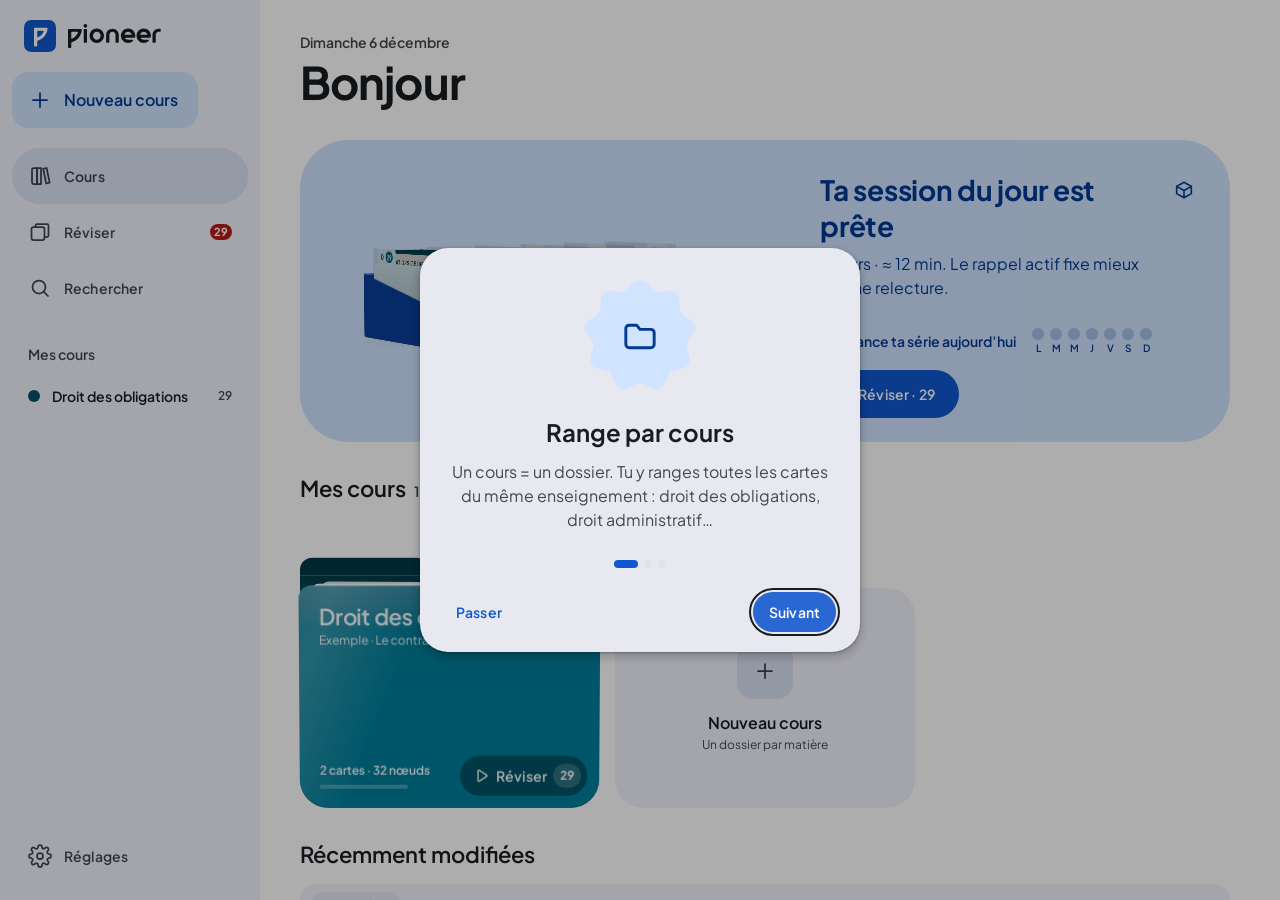
==== commit c23c3db7: "Cours en classeur : intercalaires à onglet, feuilles blanches perforées, entrée animée dossier → cla" ====
--- a/index.html
+++ b/index.html
@@ -26,6 +26,7 @@
   <link rel="stylesheet" href="css/leitner.css">
   <link rel="stylesheet" href="css/editor.css">
   <link rel="stylesheet" href="css/carnet.css">
+  <link rel="stylesheet" href="css/binder.css">
   <link rel="stylesheet" href="css/print.css" media="print">
 
   <script>
@@ -66,6 +67,7 @@
   <script src="js/views/editor.js"></script>
   <script src="js/views/outline.js"></script>
   <script src="js/carnet.js"></script>
+  <script src="js/binder.js"></script>
   <script src="js/views/review.js"></script>
   <script src="js/views/revhub.js"></script>
   <script src="js/search.js"></script>
--- a/css/tokens.css
+++ b/css/tokens.css
@@ -1,5 +1,5 @@
 /* ==========================================================================
-   Ratio — Design tokens (Material Design 3 Expressive · direction « Barre contextuelle »)
+   Pioneer — Design tokens (Material Design 3 Expressive · direction « Barre contextuelle »)
    Schéma généré par material-color-utilities (bleu « Static Blue » baseline Material : primaire #1157CE, tertiaire Blue variant #006788, neutres bleutés très clairs, fond blanc pur), puis
    chaque rôle de contenu est ajusté en ton HCT (teinte et chroma conservées) jusqu'à
    WCAG 2.2 AA et APCA Lc 75 sur toutes les surfaces où il apparaît.
--- a/css/base.css
+++ b/css/base.css
@@ -1,5 +1,5 @@
 /* ==========================================================================
-   Ratio — base : reset, typographie, coque applicative (rail / barre / pages)
+   Pioneer — base : reset, typographie, coque applicative (rail / barre / pages)
    ========================================================================== */
 
 *, *::before, *::after { box-sizing: border-box; }
--- a/css/components.css
+++ b/css/components.css
@@ -1,5 +1,5 @@
 /* ==========================================================================
-   Ratio — composants M3 (boutons, chips, segmentés, dialogues, menus…)
+   Pioneer — composants M3 (boutons, chips, segmentés, dialogues, menus…)
    ========================================================================== */
 
 /* ---- Couche d'état commune -------------------------------------------- */
--- a/css/views.css
+++ b/css/views.css
@@ -1,5 +1,5 @@
 /* ==========================================================================
-   Ratio — vues : Bibliothèque, Cours, Révision, Recherche, Réglages, Plan
+   Pioneer — vues : Bibliothèque, Cours, Révision, Recherche, Réglages, Plan
    ========================================================================== */
 
 /* ---- Bibliothèque (direction « Barre contextuelle ») ----------------------
@@ -1532,3 +1532,119 @@
 .part::before { display: none; }
 .folder-why { border-left: 0; padding-left: 0; }
 .md blockquote { border-left: 0; border-radius: var(--shape-m); }
+
+/* ==========================================================================
+   Dans un cours : le classeur (DESIGN.md §4.6 ter)
+   Les parties sont des intercalaires en carte teintée, onglet saillant portant le numéro ;
+   les cartes sont des feuilles blanches unies perforées. Le papier reste du papier la nuit :
+   il garde ses encres de jour (comme la fiche), juste un peu moins lumineux.
+   ========================================================================== */
+.page-course {
+  --sheet-shadow: 0 0 0 .5px rgb(70 60 40 / .14), 0 1px 1px rgb(70 60 40 / .10), 0 4px 10px -6px rgb(70 60 40 / .35);
+  --hole: var(--surface);
+}
+:root[data-theme="dark"] .page-course { --blanc: #e9e8e2; --blanc-ink: #1d1d22; --blanc-sub: #55545b; --sheet-shadow: 0 0 0 .5px rgb(0 0 0 / .5), 0 2px 8px -2px rgb(0 0 0 / .6); }
+@media (prefers-color-scheme: dark) { :root:not([data-theme="light"]) .page-course { --blanc: #e9e8e2; --blanc-ink: #1d1d22; --blanc-sub: #55545b; --sheet-shadow: 0 0 0 .5px rgb(0 0 0 / .5), 0 2px 8px -2px rgb(0 0 0 / .6); } }
+
+/* Encres de jour sur tout ce qui est papier (feuille comme intercalaire) */
+.page-course .part, .page-course .unit-row, .page-course .map-card:not(.map-add) {
+  --c-pc: var(--c-pc-l); --c-onpc: var(--c-onpc-l); --c-pri: var(--c-pri-l); --c-onpri: var(--c-onpri-l); --c-sc: var(--c-sc-l); --c-onsc: var(--c-onsc-l);
+  --primary: var(--c-pri); --on-primary: var(--c-onpri);
+  --on-surface: var(--blanc-ink); --on-surface-variant: var(--blanc-sub);
+  --surface-container-high: rgb(60 50 30 / .07); --surface-container-highest: rgb(60 50 30 / .11);
+  --outline-variant: rgb(60 50 30 / .18);
+  color: var(--blanc-ink);
+}
+
+/* ---- Intercalaire : carte 160 g teintée, coins à peine cassés, onglet en haut décalé selon son rang */
+.page-course .parts { gap: calc(var(--sp-3) + 26px); padding-top: 26px; }
+.page-course .part, .page-course .part:hover {
+  --card-face: var(--tab);
+  position: relative; overflow: visible; border-radius: 3px 3px 4px 4px;
+  background: var(--blanc-grain, none) 0 0 / 160px 160px, linear-gradient(180deg, color-mix(in oklab, var(--card-face) 92%, #fff), var(--card-face) 40%);
+  background-color: var(--card-face);
+  box-shadow: var(--sheet-shadow), inset 0 1px 0 rgb(255 255 255 / .55);
+}
+:root[data-theme="dark"] .page-course .part { --card-face: color-mix(in oklab, var(--tab) 82%, #2a2722); }
+@media (prefers-color-scheme: dark) { :root:not([data-theme="light"]) .page-course .part { --card-face: color-mix(in oklab, var(--tab) 82%, #2a2722); } }
+.part-tab { display: none; }
+.page-course .part-tab {
+  display: grid; place-items: center; position: absolute; z-index: 1;
+  bottom: 100%; left: calc(var(--sp-4) + var(--tab-at, 0) * 17%);
+  min-width: 52px; height: 26px; padding: 0 14px;
+  border-radius: 7px 7px 0 0;
+  background: var(--blanc-grain, none) 0 0 / 160px 160px, var(--card-face);
+  background-color: var(--card-face);
+  /* l'onglet est renforcé (plastique translucide sur la carte) : un filet clair sur l'arête */
+  box-shadow: inset 0 1px 0 rgb(255 255 255 / .6), inset 1px 0 0 rgb(255 255 255 / .25), 0 -1px 1px -0.5px rgb(70 60 40 / .18);
+  color: color-mix(in oklab, var(--blanc-ink) 82%, var(--tab));
+  font: 700 14px/1 var(--font-brand); letter-spacing: .02em;
+}
+.page-course .part-tab::after { /* raccord onglet / carte : pas de coupure, le même carton */
+  content: ''; position: absolute; left: 0; right: 0; bottom: -2px; height: 3px; background: inherit;
+}
+.page-course .part.sub .part-tab { height: 22px; font-size: 12.5px; min-width: 44px; }
+.page-course .part-num { display: none; }
+.page-course .part-link { grid-template-columns: minmax(0, 1fr) auto; }
+.page-course .part-label { color: color-mix(in oklab, var(--blanc-ink) 70%, var(--tab)); letter-spacing: .08em; text-transform: uppercase; font-weight: 600; }
+.page-course .part-title { font-family: var(--font-serif, 'Source Serif 4', Georgia, serif); font-weight: 600; letter-spacing: -.005em; }
+@media (hover: hover) { .page-course .part-link:hover { background: rgb(60 50 30 / .05); } }
+.page-course .due-chip { background: rgb(60 50 30 / .1); color: var(--blanc-ink); }
+/* la perforation de l'intercalaire, dans la marge gauche de son en-tête */
+.page-course .part-head {
+  padding-left: 30px;
+  background: radial-gradient(circle at 16px 50%, var(--surface) 0 5px, rgb(70 60 40 / .42) 5px 5.8px, rgb(70 60 40 / .10) 5.8px 6.6px, transparent 7px) no-repeat;
+}
+/* le contenu déplié : les feuilles rangées derrière l'intercalaire */
+.page-course .part { --hole: var(--card-face); }
+
+/* ---- Feuille blanche : 80 g, unie, perforée (deux trous Ø 5,5 mm sur une vraie A4 ; un trou par bande ici) */
+.page-course .unit-list { gap: 6px; }
+.page-course .unit-row.is-map,
+.page-course .unit-list > li > .unit-row.is-map {
+  position: relative; border-radius: 2px; padding-left: 34px;
+  background:
+    radial-gradient(circle at 16px 50%, var(--hole) 0 5px, rgb(70 60 40 / .42) 5px 5.8px, rgb(70 60 40 / .10) 5.8px 6.6px, transparent 7px),
+    var(--blanc-grain, none) 0 0 / 160px 160px, var(--blanc);
+  background-color: var(--blanc);
+  box-shadow: var(--sheet-shadow);
+}
+@media (hover: hover) {
+  .page-course .unit-row.is-map:hover, .page-course .part .unit-row.is-map:hover {
+    background:
+      radial-gradient(circle at 16px 50%, var(--hole) 0 5px, rgb(70 60 40 / .42) 5px 5.8px, rgb(70 60 40 / .10) 5.8px 6.6px, transparent 7px),
+      var(--blanc-grain, none) 0 0 / 160px 160px, #fffffd;
+    transform: translateY(-1px);
+    box-shadow: 0 0 0 .5px rgb(70 60 40 / .14), 0 2px 3px rgb(70 60 40 / .10), 0 8px 18px -10px rgb(70 60 40 / .45);
+  }
+}
+.page-course .unit-row.is-map { transition: transform var(--dur-sm) var(--ease-out), box-shadow var(--dur-sm) var(--ease-out); }
+.page-course .unit-row.is-map .unit-thumb { background: rgb(60 50 30 / .05); border-radius: 1px; box-shadow: inset 0 0 0 .5px rgb(60 50 30 / .12); }
+.page-course .unit-row.is-map .unit-title { font-family: var(--font-serif, 'Source Serif 4', Georgia, serif); }
+
+/* le papier ne se grise pas au survol : il se soulève */
+.page-course .unit-row.is-map::before, .page-course .map-card:not(.map-add)::before { display: none; }
+
+/* sous-dossier dans une liste : petit intercalaire de la même carte teintée */
+.page-course .unit-row.is-folder,
+.page-course .unit-list > li > .unit-row.is-folder {
+  --card-face: var(--tab);
+  border-radius: 3px;
+  background: var(--blanc-grain, none) 0 0 / 160px 160px, var(--card-face); background-color: var(--card-face);
+  box-shadow: var(--sheet-shadow), inset 0 1px 0 rgb(255 255 255 / .5);
+}
+.page-course .unit-row.is-folder .unit-num { background: rgb(255 255 255 / .55); color: var(--blanc-ink); font-family: var(--font-serif, 'Source Serif 4', Georgia, serif); }
+
+/* ---- Carte en grille (cours sans parties) : une feuille entière, deux trous dans la marge */
+.page-course .map-card:not(.map-add), .page-course .map-card:not(.map-add):hover {
+  border-radius: 2px; padding-left: 22px;
+  background:
+    radial-gradient(circle at 11px 28%, var(--hole) 0 5px, rgb(70 60 40 / .42) 5px 5.8px, rgb(70 60 40 / .10) 5.8px 6.6px, transparent 7px),
+    radial-gradient(circle at 11px 72%, var(--hole) 0 5px, rgb(70 60 40 / .42) 5px 5.8px, rgb(70 60 40 / .10) 5.8px 6.6px, transparent 7px),
+    var(--blanc-grain, none) 0 0 / 160px 160px, var(--blanc);
+  background-color: var(--blanc);
+  box-shadow: var(--sheet-shadow);
+}
+@media (hover: hover) { .page-course .map-card:not(.map-add):hover { box-shadow: 0 0 0 .5px rgb(70 60 40 / .14), 0 2px 3px rgb(70 60 40 / .10), 0 10px 22px -12px rgb(70 60 40 / .5); } }
+.page-course .map-card .mc-thumb { background: rgb(60 50 30 / .05); border-radius: 1px; box-shadow: inset 0 0 0 .5px rgb(60 50 30 / .12); }
+.page-course .map-card .mc-title { font-family: var(--font-serif, 'Source Serif 4', Georgia, serif); }
--- a/css/leitner.css
+++ b/css/leitner.css
@@ -1,4 +1,4 @@
-/* Ratio — la boîte de Leitner de l'accueil (js/leitner.js, DESIGN.md §4.6 bis)
+/* Pioneer — la boîte de Leitner de l'accueil (js/leitner.js, DESIGN.md §4.6 bis)
    Le héros garde son conteneur primary ; la scène est une vraie scène CSS 3D (perspective,
    preserve-3d). Les faces de la boîte sont la couleur primary ombrée vers le noir selon leur
    orientation (lumière en haut à gauche) ; les fiches sont du bristol à filet de la couleur du cours. */
--- a/css/editor.css
+++ b/css/editor.css
@@ -1,5 +1,5 @@
 /* ==========================================================================
-   Ratio — éditeur de carte
+   Pioneer — éditeur de carte
    ========================================================================== */
 
 .page-editor { display: grid; grid-template-rows: auto minmax(0, 1fr) auto; grid-template-columns: minmax(0, 1fr); height: 100%; }
--- a/css/carnet.css
+++ b/css/carnet.css
@@ -1,4 +1,4 @@
-/* Carnet de révision — carnet à spirale (reliure Wire-O en haut), papier Seyès.
+/* Carnet de révision — carnet à spirale (reliure Wire-O en haut), feuilles blanches unies.
    Style illustration à plat : aplats et tons, pas d'ombre portée d'interface.
    Encre bleue = l'élève · stylo rouge = la correction. */
 
@@ -11,7 +11,7 @@
   --nb-top: 42px;                /* bande des trous avant la première ligne */
   --nb-margin: 52px;             /* marge rouge */
 
-  --nb-paper: #fffefa;
+  --nb-paper: #fbfbf8;
   --nb-paper-back: #f8f6ef;
   --nb-rule: rgba(110, 120, 196, 0.55);
   --nb-rule-sub: rgba(110, 120, 196, 0.2);
@@ -56,27 +56,28 @@
 :root[data-theme="dark"] .nb-root,
 :root:not([data-theme="light"]) .nb-root.nb-auto-dark { --nb-dark: 1; }
 .nb-root.is-dark {
-  --nb-paper: #2b2a31;
-  --nb-paper-back: #25242a;
+  /* la nuit, le papier reste du papier blanc (un peu moins lumineux) et l'encre reste l'encre */
+  --nb-paper: #e9e8e2;
+  --nb-paper-back: #dedcd4;
   --nb-rule: rgba(150, 160, 230, 0.42);
   --nb-rule-sub: rgba(150, 160, 230, 0.14);
   --nb-rule-v: rgba(150, 160, 230, 0.1);
   --nb-margin-rule: rgba(255, 128, 118, 0.55);
-  --nb-edge-a: #3a3940;
-  --nb-edge-b: #46454d;
+  --nb-edge-a: #cfccc2;
+  --nb-edge-b: #bdb9ad;
   --nb-board: #1d1c21;
   --nb-board-dark: #141317;
   --nb-hole: #0f0e12;
   --nb-cover: #bcc2ff;
   --nb-cover-2: #a6adf0;
   --nb-cover-in: #3a3843;
-  --nb-label: #2b2a31;
+  --nb-label: #e9e8e2;
   --nb-wire: #c9c7d3;
   --nb-wire-hi: #f4f3f8;
-  --nb-ink: #b9c3ff;
-  --nb-lead: #e6e3ee;
-  --nb-red: #ff8a7a;
-  --nb-hl: rgba(255, 214, 64, 0.3);
+  --nb-ink: #26348f;
+  --nb-lead: #33323c;
+  --nb-red: #d23a2f;
+  --nb-hl: rgba(255, 214, 64, 0.38);
   --nb-flag: #ff9a76;
   --nb-flag-back: #c86e50;
   --nb-pen-body: #bcc2ff;
@@ -129,29 +130,20 @@
   position: absolute; inset: 0;
   border-radius: 2px 2px 3px 3px;
   background-color: var(--nb-paper);
-  background-image:
-    linear-gradient(to right, transparent calc(var(--nb-margin) - 1px), var(--nb-margin-rule) calc(var(--nb-margin) - 1px) calc(var(--nb-margin) + 0.5px), transparent calc(var(--nb-margin) + 0.5px)),
-    linear-gradient(to bottom, var(--nb-rule) 1px, transparent 1px),
-    linear-gradient(to bottom, var(--nb-rule-sub) 1px, transparent 1px),
-    linear-gradient(to right, var(--nb-rule-v) 1px, transparent 1px);
-  background-size: 100% 100%, 100% var(--nb-line), 100% var(--nb-sub), var(--nb-line) 100%;
-  background-position: 0 0, 0 calc(var(--nb-top) - 1px), 0 calc(var(--nb-top) - 1px), calc(var(--nb-margin) + 0.5px) 0;
-  background-repeat: no-repeat, repeat-y, repeat-y, repeat-x;
+  /* feuille blanche unie (80 g) : ni lignes ni carreaux, seulement le grain du papier */
+  background-image: var(--blanc-grain, none);
+  background-size: 160px 160px;
   -webkit-mask: var(--nb-holes); mask: var(--nb-holes);
 }
-/* les lignes ne commencent qu'après la bande des trous */
+/* la bande des trous reste nette (pas de grain sous la reliure) */
 .nb-paper::before {
   content: ""; position: absolute; left: 0; right: 0; top: 0; height: calc(var(--nb-top) - 2px);
   background: var(--nb-paper);
 }
 .nb-paper.is-back {
   background-color: var(--nb-paper-back);
-  background-image:
-    linear-gradient(to bottom, var(--nb-rule-sub) 1px, transparent 1px),
-    linear-gradient(to right, var(--nb-rule-v) 1px, transparent 1px);
-  background-size: 100% var(--nb-line), var(--nb-line) 100%;
-  background-position: 0 calc(var(--nb-top) - 1px), 0 0;
-  background-repeat: repeat-y, repeat-x;
+  background-image: var(--blanc-grain, none);
+  background-size: 160px 160px;
 }
 .nb-paper.is-back::before { background: var(--nb-paper-back); }
 
--- a/css/binder.css
+++ b/css/binder.css
@@ -0,0 +1,317 @@
+/* ==========================================================================
+   Pioneer — l'intérieur d'un cours : le classeur (DESIGN.md §4.6 ter)
+   Trois objets de papeterie dessinés comme des calques d'animation (style Lottie) :
+   - .feuille       la feuille blanche A4 (80 g) : blanc cassé, grain, trous ISO 838, ombre
+                    de contact + ombre portée qui se croisent selon --lift ;
+   - .inter         l'intercalaire A4 maxi : carte lustrée crème 225 g, onglet décalé à droite
+                    (plastique teinté), bande de trous renforcée ;
+   - .classeur      le classeur à anneaux en vraie 3D CSS : dos, plats, doublure, 2 anneaux,
+                    pile de feuilles et d'intercalaires. --open (0 → 1) ouvre la couverture ;
+                    le dos se couche et le plat avant pivote sur lui, comme le vrai.
+   Unité : --u = px par millimètre. Toutes les cotes viennent de la papeterie réelle
+   (classeur A4 260 × 320, feuille 210 × 297, intercalaire 225 × 297 + onglet 12,
+   trous Ø 6 à 80 mm d'entraxe, 12 mm du bord). Le papier reste clair en thème sombre.
+   ========================================================================== */
+
+@property --open { syntax: "<number>"; inherits: true; initial-value: 0; }
+@property --pitch { syntax: "<angle>"; inherits: true; initial-value: 0deg; }
+@property --yaw { syntax: "<angle>"; inherits: true; initial-value: 0deg; }
+@property --lift { syntax: "<number>"; inherits: true; initial-value: 0; }
+
+:root {
+  /* papier 80 g sous lumière du jour : jamais #fff (ça fait écran), jamais bleuté */
+  --blanc: #fbfbf8;
+  --blanc-2: #f3f2ec;           /* la feuille du dessous, un ton plus bas */
+  --blanc-edge: #e4e1d6;        /* la tranche */
+  --blanc-ink: #1d1d22;
+  --blanc-sub: #5d5c63;
+  --blanc-grain: url("data:image/svg+xml,%3Csvg xmlns='http://www.w3.org/2000/svg' width='160' height='160'%3E%3Cfilter id='n'%3E%3CfeTurbulence type='fractalNoise' baseFrequency='.9' numOctaves='3' stitchTiles='stitch'/%3E%3CfeColorMatrix values='0 0 0 0 .38 0 0 0 0 .36 0 0 0 0 .3 0 0 0 .09 0'/%3E%3C/filter%3E%3Crect width='100%25' height='100%25' filter='url(%23n)'/%3E%3C/svg%3E");
+  /* carte lustrée crème (intercalaires) */
+  --card: #f6efdc;
+  --card-2: #ece2c6;
+  --card-edge: #d8caa4;
+  --card-ink: #3b3428;
+  /* métal des anneaux */
+  --metal-hi: #fbfcfd;
+  --metal: #b9bec6;
+  --metal-lo: #6b717b;
+}
+
+/* ---------------------------------------------------------------- feuille */
+.feuille {
+  --u: 1.6px;
+  --lift: 0;
+  position: relative; isolation: isolate; box-sizing: border-box;
+  background-color: var(--blanc);
+  background-image:
+    linear-gradient(162deg, rgb(255 255 255 / .55), transparent 38%, transparent 70%, rgb(60 50 30 / .025)),
+    var(--blanc-grain);
+  background-size: auto, 160px 160px;
+  color: var(--blanc-ink);
+  border-radius: calc(var(--u) * .6);
+  box-shadow: 0 0 0 .5px rgb(40 34 20 / .1), inset 0 1px 0 rgb(255 255 255 / .9);
+  transform: translateY(calc(var(--lift) * -6px)) scale(calc(1 + var(--lift) * .012));
+  color-scheme: light;
+}
+/* ombre posée (contact, occlusion) et ombre levée : on croise leurs opacités, jamais le flou */
+.feuille::before, .feuille::after {
+  content: ""; position: absolute; inset: 0; z-index: -1; border-radius: inherit; pointer-events: none;
+}
+.feuille::before {
+  opacity: calc(1 - var(--lift));
+  box-shadow: 0 1px 1px rgb(40 30 10 / .1), 0 2px 3px rgb(40 30 10 / .07), 0 5px 8px -2px rgb(40 30 10 / .07);
+}
+.feuille::after {
+  opacity: var(--lift);
+  box-shadow: 0 2px 2px rgb(40 30 10 / .06), 0 6px 10px rgb(40 30 10 / .07), 0 16px 24px -4px rgb(40 30 10 / .08), 0 30px 48px -10px rgb(40 30 10 / .1);
+}
+.feuille.a4 { aspect-ratio: 210 / 297; }
+.feuille-in { position: absolute; inset: 7% 7% 6% 14%; overflow: hidden; }
+/* trous ISO 838 : Ø 6, à 12 mm du bord, 80 mm d'entraxe (36,5 % et 63,5 % d'une A4).
+   Le bord du trou prend l'ombre en haut (le carton du dessous est plus bas) */
+.feuille.trous {
+  --hole: var(--blanc-2);
+  background-image:
+    radial-gradient(circle at calc(var(--u) * 12) calc(36.5% + var(--u) * .5), var(--hole) calc(var(--u) * 2.55), transparent calc(var(--u) * 2.6)),
+    radial-gradient(circle at calc(var(--u) * 12) 36.5%, rgb(60 50 30 / .3) calc(var(--u) * 2.95), transparent calc(var(--u) * 3.05)),
+    radial-gradient(circle at calc(var(--u) * 12) calc(63.5% + var(--u) * .5), var(--hole) calc(var(--u) * 2.55), transparent calc(var(--u) * 2.6)),
+    radial-gradient(circle at calc(var(--u) * 12) 63.5%, rgb(60 50 30 / .3) calc(var(--u) * 2.95), transparent calc(var(--u) * 3.05)),
+    linear-gradient(162deg, rgb(255 255 255 / .55), transparent 38%, transparent 70%, rgb(60 50 30 / .025)),
+    var(--blanc-grain);
+  background-size: auto, auto, auto, auto, auto, 160px 160px;
+}
+/* une pile : deux feuilles dessous, décalées d'un rien, un ton plus bas */
+.feuille.pile { box-shadow: 0 0 0 .5px rgb(40 34 20 / .1), inset 0 1px 0 rgb(255 255 255 / .9), 1px 2px 0 -.5px var(--blanc-2), 1px 2px 0 0 rgb(40 34 20 / .12), 2.5px 4px 0 -.5px var(--blanc-2), 2.5px 4px 0 0 rgb(40 34 20 / .1); }
+
+/* ------------------------------------------------------------ intercalaire */
+.inter {
+  --u: 1.6px;
+  --tab: #cfe3f5;               /* plastique de l'onglet (posé par le JS) */
+  position: relative; box-sizing: border-box;
+  width: calc(var(--u) * 237); aspect-ratio: 237 / 297;
+  color: var(--card-ink);
+  color-scheme: light;
+}
+.inter > svg { position: absolute; inset: 0; width: 100%; height: 100%; overflow: visible; }
+.inter .i-body { fill: url(#inter-card); }
+.inter .i-edge { fill: none; stroke: var(--card-edge); stroke-width: .35; }
+.inter .i-grain { fill: url(#inter-grain-p); }
+.inter .i-tab { fill: var(--tab); }
+.inter .i-tab-sheen { fill: url(#inter-sheen); }
+.inter .i-strip { fill: rgb(255 255 255 / .16); stroke: rgb(120 100 60 / .1); stroke-width: .2; }
+.inter .i-hole { fill: var(--hole, var(--blanc-2)); }
+.inter .i-hole-rim { fill: rgb(70 55 25 / .32); }
+.inter .i-shadow { fill: rgb(50 40 20 / .16); filter: url(#inter-blur); }
+.inter-num {
+  position: absolute; display: grid; place-items: center;
+  font: 800 calc(var(--u) * 6) / 1 var(--font-plain); letter-spacing: -.02em;
+  color: color-mix(in oklab, var(--tab) 30%, #1b1b1f);
+}
+.inter-k {
+  position: absolute; left: 13%; right: 12%; top: 9%; margin: 0;
+  font: 700 calc(var(--u) * 4.4) / 1.2 var(--font-plain); letter-spacing: .08em; text-transform: uppercase;
+  color: color-mix(in oklab, var(--card-ink) 70%, var(--card));
+}
+.inter-t {
+  position: absolute; left: 13%; right: 12%; top: calc(9% + var(--u) * 8); margin: 0;
+  font: 700 calc(var(--u) * 10) / 1.12 var(--font-plain); letter-spacing: -.01em;
+  color: var(--card-ink); text-wrap: balance;
+}
+
+/* ---------------------------------------------------------------- classeur */
+.classeur {
+  --u: 1.1px;
+  --cv: var(--c-pri, var(--primary));          /* le polypropylène prend la couleur du cours */
+  --cv-in: color-mix(in oklab, var(--cv) 84%, #fff);   /* l'intérieur du polypropylène, mat */
+  --open: 0; --pitch: 18deg; --yaw: 0deg;
+  position: relative;
+  width: calc(var(--u) * 260); height: calc(var(--u) * 320);
+  perspective: calc(var(--u) * 1500);
+  perspective-origin: 50% 40%;
+  color-scheme: light;
+}
+.cl-cam, .cl-back, .cl-stack, .cl-spine, .cl-front, .cl-lay, .cl-ring {
+  position: absolute; transform-style: preserve-3d;
+}
+.cl-cam {
+  inset: 0;
+  transform: rotateX(var(--pitch)) rotateY(var(--yaw));
+}
+/* plat arrière : la doublure en haut, l'ombre sur la table dessous */
+.cl-back {
+  inset: 0; border-radius: calc(var(--u) * 3);
+  background: radial-gradient(130% 90% at 30% 0%, rgb(255 255 255 / .16), transparent 60%), linear-gradient(90deg, rgb(0 0 0 / .08), transparent calc(var(--u) * 10)), var(--cv-in);
+  box-shadow: 0 calc(var(--u) * 1.5) calc(var(--u) * 2) rgb(20 15 5 / .22), 0 calc(var(--u) * 10) calc(var(--u) * 18) calc(var(--u) * -4) rgb(20 15 5 / .24);
+}
+.cl-back::before {         /* bord rainé de la doublure, et grain du carton plastifié */
+  content: ""; position: absolute; inset: calc(var(--u) * 2.5); border-radius: calc(var(--u) * 1.5);
+  box-shadow: inset 0 0 0 calc(var(--u) * .4) rgb(0 0 0 / .05);
+  background: var(--blanc-grain); background-size: 160px; opacity: .7;
+}
+.cl-under {                /* la face extérieure du plat arrière (visible seulement par-dessous) */
+  position: absolute; inset: 0; border-radius: inherit; background: var(--cv);
+  transform: translateZ(-.5px) rotateY(180deg); backface-visibility: hidden;
+}
+
+.cl-stack { inset: 0; }
+.cl-lay { left: 0; top: 0; }
+.cl-lay > .feuille, .cl-lay > .inter { --u: inherit; position: absolute; left: 0; top: 0; box-shadow: none; }
+.cl-lay > .feuille::before, .cl-lay > .feuille::after { display: none; }
+/* chaque couche porte une ombre de contact très courte sur celle du dessous */
+.cl-lay > .feuille { box-shadow: 0 0 0 .5px rgb(40 34 20 / .12), calc(var(--u) * .3) calc(var(--u) * .4) calc(var(--u) * .6) rgb(40 30 10 / .12); }
+/* la bosse du mécanisme sous la marge des feuilles */
+.cl-hump {
+  position: absolute; pointer-events: none;
+  background: linear-gradient(90deg, transparent, rgb(255 255 255 / .5) 30%, rgb(60 45 20 / .08) 62%, transparent);
+}
+/* tranche des feuilles, en bas de la pile (visible quand le classeur est incliné) */
+.cl-edge {
+  position: absolute; transform-origin: 50% 0;
+  background: repeating-linear-gradient(0deg, var(--blanc) 0 calc(var(--u) * .45), var(--blanc-edge) calc(var(--u) * .45) calc(var(--u) * .6));
+}
+
+/* la platine du mécanisme : acier nickelé brossé, deux rivets */
+.cl-mech {
+  position: absolute; border-radius: calc(var(--u) * 2.5);
+  background: linear-gradient(90deg, var(--metal-lo), var(--metal-hi) 28%, var(--metal) 55%, var(--metal-hi) 78%, var(--metal-lo));
+  box-shadow: 0 calc(var(--u) * .4) calc(var(--u) * .8) rgb(0 0 0 / .25);
+}
+.cl-rivet {
+  position: absolute; left: 50%; width: calc(var(--u) * 4.5); aspect-ratio: 1; translate: -50% 0; border-radius: 50%;
+  background: radial-gradient(circle at 38% 34%, var(--metal-hi), var(--metal) 45%, var(--metal-lo));
+  box-shadow: 0 calc(var(--u) * .3) calc(var(--u) * .4) rgb(0 0 0 / .3);
+}
+
+/* les anneaux : vrais cercles dressés dans le plan (x, z), métal chromé */
+.cl-ring {
+  width: calc(var(--u) * 25); height: calc(var(--u) * 25);
+  border-radius: 50%;
+  background: linear-gradient(180deg, var(--metal-hi) 4%, var(--metal) 22%, var(--metal-lo) 46%, var(--metal) 60%, var(--metal-hi) 74%, var(--metal-lo) 96%);
+  -webkit-mask: radial-gradient(closest-side, transparent calc(100% - var(--u) * 3.1), #000 calc(100% - var(--u) * 2.9), #000 calc(100% - var(--u) * .15), transparent);
+          mask: radial-gradient(closest-side, transparent calc(100% - var(--u) * 3.1), #000 calc(100% - var(--u) * 2.9), #000 calc(100% - var(--u) * .15), transparent);
+}
+.cl-ring.back { filter: brightness(.82); }
+.cl-rshadow {          /* ombre de l'anneau sur la feuille du dessus (lumière en haut à gauche) */
+  position: absolute; border-radius: 50%; pointer-events: none;
+  background: radial-gradient(closest-side, rgb(40 30 10 / .26), rgb(40 30 10 / .1) 60%, transparent);
+}
+
+/* le dos : face intérieure (doublure) devant, face extérieure (couleur, étiquette, trou de doigt) derrière */
+.cl-spine {
+  top: 0; height: 100%; width: calc(var(--u) * var(--spine, 34)); left: calc(var(--u) * var(--spine, 34) * -1);
+  transform-origin: 100% 50%;
+  transform: rotateY(calc((1 - var(--open)) * 90deg));
+}
+.cl-sp-in, .cl-sp-out, .cl-fr-in, .cl-fr-out {
+  position: absolute; inset: 0; backface-visibility: hidden; -webkit-backface-visibility: hidden;
+}
+.cl-sp-in {
+  background:
+    linear-gradient(90deg, rgb(0 0 0 / .1), transparent calc(var(--u) * 3), transparent calc(100% - var(--u) * 3), rgb(0 0 0 / .1)),
+    var(--cv-in);
+}
+.cl-sp-in::after, .cl-fr-in::after, .cl-fr-out::after, .cl-sp-out::after {
+  content: ""; position: absolute; inset: 0; border-radius: inherit; background: #000; pointer-events: none;
+}
+.cl-sp-in::after { opacity: calc((1 - var(--open)) * .4); }
+.cl-sp-out {
+  transform: rotateY(180deg);
+  background:
+    linear-gradient(90deg, rgb(0 0 0 / .18), rgb(255 255 255 / .16) 30%, transparent 55%, rgb(0 0 0 / .12)),
+    var(--cv);
+}
+.cl-sp-out::after { opacity: calc(.08 + var(--open) * .3); }
+.cl-sp-label {             /* porte-étiquette : poche transparente, étiquette blanche, texte de bas en haut */
+  position: absolute; left: 18%; right: 18%; top: 8%; height: 52%;
+  border-radius: calc(var(--u) * 1.5);
+  background: var(--blanc);
+  box-shadow: inset 0 0 0 calc(var(--u) * .5) rgb(0 0 0 / .08), 0 0 0 calc(var(--u) * 1.2) rgb(255 255 255 / .22);
+  display: grid; place-items: center; overflow: hidden;
+}
+.cl-sp-label span {
+  writing-mode: vertical-rl; transform: rotate(180deg);
+  font: 700 calc(var(--u) * 7.5) / 1 var(--font-plain); color: var(--blanc-ink);
+  white-space: nowrap; overflow: hidden; text-overflow: ellipsis; max-height: 94%;
+}
+.cl-sp-label::after {      /* reflet de la poche plastique */
+  content: ""; position: absolute; inset: 0; background: linear-gradient(105deg, transparent 35%, rgb(255 255 255 / .45) 48%, transparent 60%);
+}
+.cl-sp-hole {              /* trou de préhension serti */
+  position: absolute; left: 50%; top: 80%; width: calc(var(--u) * 15); aspect-ratio: 1; translate: -50% -50%;
+  border-radius: 50%;
+  background: radial-gradient(circle at 50% 42%, #2a2620 0 54%, transparent 56%), conic-gradient(from 200deg, var(--metal-hi), var(--metal-lo), var(--metal), var(--metal-hi), var(--metal-lo), var(--metal-hi));
+  box-shadow: 0 calc(var(--u) * .5) calc(var(--u) * 1) rgb(0 0 0 / .3);
+}
+
+/* le plat avant : pivote sur le bord libre du dos */
+.cl-front {
+  top: 0; height: 100%; width: calc(var(--u) * 260); left: calc(var(--u) * -260);
+  transform-origin: 100% 50%;
+  transform: rotateY(calc((1 - var(--open)) * 90deg));
+}
+.cl-fr-in, .cl-fr-out { border-radius: calc(var(--u) * 3) 0 0 calc(var(--u) * 3); }
+.cl-fr-in {
+  background:
+    radial-gradient(130% 90% at 70% 0%, rgb(255 255 255 / .14), transparent 60%),
+    linear-gradient(90deg, transparent calc(100% - var(--u) * 6), rgb(0 0 0 / .1)),
+    var(--cv-in);
+}
+.cl-fr-in::before {
+  content: ""; position: absolute; inset: calc(var(--u) * 2.5); border-radius: calc(var(--u) * 1.5);
+  box-shadow: inset 0 0 0 calc(var(--u) * .4) rgb(0 0 0 / .05);
+  background: var(--blanc-grain); background-size: 160px; opacity: .7;
+}
+/* la doublure s'éclaire en se couchant : sombre à la verticale, claire à plat */
+.cl-fr-in::after { opacity: calc((1 - var(--open)) * .55); }
+.cl-fr-out {
+  transform: rotateY(180deg);
+  border-radius: 0 calc(var(--u) * 3) calc(var(--u) * 3) 0;
+  background:
+    radial-gradient(120% 70% at 18% 0%, rgb(255 255 255 / .22), transparent 60%),
+    linear-gradient(115deg, transparent 30%, rgb(255 255 255 / .1) 42%, transparent 54%),
+    linear-gradient(90deg, rgb(0 0 0 / .14), transparent calc(var(--u) * 7)),
+    var(--cv);
+  box-shadow: inset 0 0 0 calc(var(--u) * .5) rgb(255 255 255 / .14);
+}
+.cl-fr-out::before {       /* le filet gaufré du polypropylène, à 5 mm du bord */
+  content: ""; position: absolute; inset: calc(var(--u) * 5) calc(var(--u) * 5) calc(var(--u) * 5) calc(var(--u) * 9);
+  border-radius: calc(var(--u) * 2);
+  box-shadow: inset 0 0 0 calc(var(--u) * .5) rgb(0 0 0 / .12), 0 0 0 calc(var(--u) * .5) rgb(255 255 255 / .1);
+}
+/* la face s'assombrit en se redressant (la lumière vient d'en haut) */
+.cl-fr-out::after { opacity: calc(var(--open) * .5); }
+.cl-fr-label {             /* étiquette de couverture, glissée sous une fenêtre transparente */
+  position: absolute; left: 16%; right: 12%; top: 13%;
+  padding: calc(var(--u) * 7) calc(var(--u) * 9) calc(var(--u) * 8);
+  border-radius: calc(var(--u) * 2);
+  background: var(--blanc);
+  box-shadow: 0 0 0 calc(var(--u) * 2) rgb(255 255 255 / .18), 0 calc(var(--u) * .6) calc(var(--u) * 1.2) rgb(0 0 0 / .18);
+  overflow: hidden;
+}
+.cl-fr-label::after {
+  content: ""; position: absolute; inset: 0; background: linear-gradient(110deg, transparent 40%, rgb(255 255 255 / .5) 50%, transparent 62%);
+}
+.cl-fr-k { margin: 0 0 calc(var(--u) * 3); font: 700 calc(var(--u) * 5.5) / 1.2 var(--font-plain); letter-spacing: .1em; text-transform: uppercase; color: var(--cv); }
+.cl-fr-t { margin: 0; font: 800 calc(var(--u) * 14) / 1.08 var(--font-plain); letter-spacing: -.015em; color: var(--blanc-ink); text-wrap: balance; }
+.cl-fr-s { margin: calc(var(--u) * 4) 0 0; font: 500 calc(var(--u) * 6.5) / 1.3 var(--font-plain); color: var(--blanc-sub); }
+/* ombre que le plat projette sur la pile pendant qu'il se lève */
+.cl-cast {
+  position: absolute; left: 0; top: 0; bottom: 0; width: 100%; pointer-events: none;
+  transform-origin: 0 50%;
+  transform: translateZ(calc(var(--u) * var(--stack-h, 8) + 1px)) scaleX(max(0, cos(calc(var(--open) * 180deg))));
+  background: linear-gradient(90deg, rgb(20 15 5 / .34), rgb(20 15 5 / .16) 75%, transparent);
+  opacity: calc(sin(calc(var(--open) * 180deg)) * 1.2);
+}
+
+/* ------------------------------------------------------------- l'entrée */
+.cl-scene {
+  position: fixed; inset: 0; z-index: 60; pointer-events: none;
+  --dim: 0;
+}
+.cl-scene::before { content: ""; position: absolute; inset: 0; background: var(--scrim, #000); opacity: calc(var(--dim) * .14); }
+.cl-pose { position: absolute; left: 0; top: 0; transform-origin: 0 0; will-change: transform, opacity; }
+
+@media (prefers-reduced-motion: reduce) {
+  .feuille { transform: none; }
+}
+:root[data-motion="reduce"] .feuille { transform: none; }
--- a/css/print.css
+++ b/css/print.css
@@ -1,4 +1,4 @@
-/* Ratio — impression de la fiche (vue Plan) */
+/* Pioneer — impression de la fiche (vue Plan) */
 @page { margin: 18mm 16mm; }
 html, body { height: auto !important; overflow: visible !important; background: #fff !important; color: #111 !important; }
 .app { display: block !important; height: auto !important; opacity: 1 !important; }
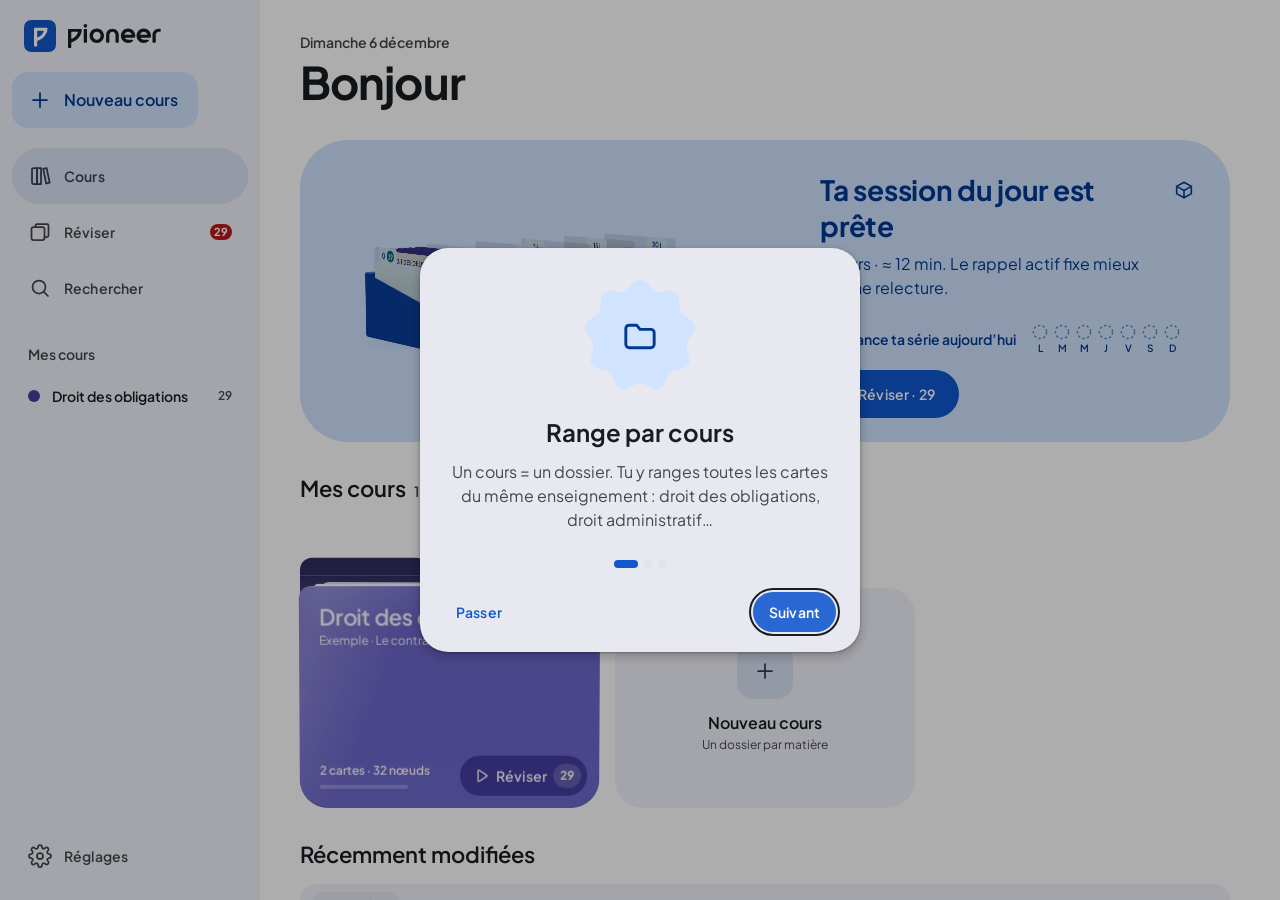
==== commit 159a1371: "Écran d'ouverture : le mot-symbole se trace, le p s'envole et devient le lettermark ; + centré sur l" ====
--- a/index.html
+++ b/index.html
@@ -39,6 +39,18 @@
   </script>
 </head>
 <body>
+  <!-- écran d'ouverture : le mot-symbole se trace, puis le p s'envole devenir l'icône (js/splash.js) -->
+  <div id="splash" class="splash" aria-hidden="true">
+    <svg class="splash-wm" viewBox="0 -51 966 250" fill-rule="evenodd">
+      <path class="sp-l sp-p" style="--i:0" pathLength="1" d="M0,191v-183c0,-4.42 3.58,-8 8,-8h127.77c4.6,0 8.25,3.87 7.99,8.46c-3.64,62.73 -47.43,114.69 -106.06,130.55c-2.18,0.59 -3.69,2.57 -3.69,4.83v47.16c0,4.42 -3.58,8 -8,8h-18c-4.42,0 -8,-3.58 -8,-8zM40.86,102.16c28.93,-11.58 51.79,-35.09 62.51,-64.45c1.19,-3.26 -1.22,-6.71 -4.7,-6.71h-59.67c-2.76,0 -5,2.24 -5,5v61.52c0,3.54 3.57,5.96 6.86,4.64z"/>
+      <path class="sp-l" style="--i:1" pathLength="1" d="M164,136v-128c0,-4.42 3.58,-8 8,-8h18c4.42,0 8,3.58 8,8v128c0,4.42 -3.58,8 -8,8h-18c-4.42,0 -8,-3.58 -8,-8zM162,-32c0,-10.49 8.51,-19 19,-19c10.49,0 19,8.51 19,19c0,10.49 -8.51,19 -19,19c-10.49,0 -19,-8.51 -19,-19z"/>
+      <path class="sp-l" style="--i:2" pathLength="1" d="M225,72c0,-41.42 33.58,-75 75,-75c41.42,0 75,33.58 75,75c0,41.42 -33.58,75 -75,75c-41.42,0 -75,-33.58 -75,-75zM300,113c22.09,0 40,-18.36 40,-41c0,-22.64 -17.91,-41 -40,-41c-22.09,0 -40,18.36 -40,41c0,22.64 17.91,41 40,41z"/>
+      <path class="sp-l" style="--i:3" pathLength="1" d="M463,-2c36.45,0 66,29.55 66,66v72c0,4.42 -3.58,8 -8,8l-18,0c-4.42,0 -8,-3.58 -8,-8v-75c0,-17.67 -14.33,-32 -32,-32c-17.67,0 -32,14.33 -32,32v75c0,4.42 -3.58,8 -8,8h-18c-4.42,0 -8,-3.58 -8,-8v-72c0,-36.45 29.55,-66 66,-66z"/>
+      <path class="sp-l" style="--i:4" pathLength="1" d="M551,72c0,-41.42 33.58,-75 75,-75c41.42,0 75,33.58 75,75c0,4.58 -0.41,9.07 -1.2,13.42c-0.69,3.81 -4,6.58 -7.87,6.58h-91.11c-4.38,0 -6.64,5.23 -3.65,8.42c7.28,7.75 17.5,12.58 28.83,12.58h45.7c7.26,0 10.77,8.9 5.46,13.85c-13.4,12.5 -31.38,20.15 -51.15,20.15c-41.42,0 -75,-33.58 -75,-75zM626,31c-16.16,0 -30.08,9.82 -36.39,23.96c-1.48,3.31 0.94,7.04 4.57,7.04l63.66,0c3.62,0 6.04,-3.73 4.57,-7.04c-6.31,-14.14 -20.23,-23.96 -36.39,-23.96z"/>
+      <path class="sp-l" style="--i:5" pathLength="1" d="M714,72c0,-41.42 33.58,-75 75,-75c41.42,0 75,33.58 75,75c0,4.58 -0.41,9.07 -1.2,13.42c-0.69,3.81 -4,6.58 -7.87,6.58h-91.11c-4.38,0 -6.64,5.23 -3.65,8.42c7.28,7.75 17.5,12.58 28.83,12.58h45.7c7.26,0 10.77,8.9 5.46,13.85c-13.4,12.5 -31.38,20.15 -51.15,20.15c-41.42,0 -75,-33.58 -75,-75zM789,31c-16.16,0 -30.08,9.82 -36.39,23.96c-1.48,3.31 0.94,7.04 4.57,7.04l63.66,0c3.62,0 6.04,-3.73 4.57,-7.04c-6.31,-14.14 -20.23,-23.96 -36.39,-23.96z"/>
+      <path class="sp-l" style="--i:6" pathLength="1" d="M880,136v-72c0,-36.45 29.55,-66 66,-66c4.68,0 9.24,0.49 13.65,1.41c3.7,0.78 6.35,4.04 6.35,7.83v15.59c0,5.4 -5.24,9.25 -10.4,7.63c-3.03,-0.95 -6.26,-1.47 -9.6,-1.47c-17.67,0 -32,14.33 -32,32c0,1.01 0.05,2.01 0.14,3h-0.14v72c0,4.42 -3.58,8 -8,8h-18c-4.42,0 -8,-3.58 -8,-8z"/>
+    </svg>
+  </div>
   <a class="skip-link" href="#view">Aller au contenu</a>
   <div id="app" class="app">
     <nav id="rail" class="rail" aria-label="Navigation principale"></nav>
@@ -72,5 +84,6 @@
   <script src="js/views/revhub.js"></script>
   <script src="js/search.js"></script>
   <script src="js/app.js"></script>
+  <script src="js/splash.js"></script>
 </body>
 </html>
--- a/css/base.css
+++ b/css/base.css
@@ -190,16 +190,32 @@
 }
 .dock.hide { translate: 0 calc(100% + 32px); opacity: 0; pointer-events: none; transition-duration: var(--dur-sm); transition-timing-function: var(--ease-in); }
 .navbar, .ctxbar {
-  --dock-glass: color-mix(in srgb, var(--surface-container) 90%, transparent);
+  /* verre : teinte légère (≈ 60 %), flou fort + saturation, reflet en haut (lumière venue d'au-dessus),
+     arête claire d'un demi-pixel (la tranche du verre, pas un contour), ombre portée large et douce */
+  --dock-glass: color-mix(in srgb, var(--surface-container) 62%, transparent);
+  --glass-sheen: linear-gradient(180deg, rgb(255 255 255 / .42), rgb(255 255 255 / .08) 48%, rgb(255 255 255 / 0) 52%, rgb(255 255 255 / .06));
+  --glass-edge: inset 0 1px 0 rgb(255 255 255 / .7), inset 0 0 0 .5px rgb(255 255 255 / .45), inset 0 -1px 1px rgba(var(--shadow-color), .05);
   position: relative;
   display: flex; align-items: center; gap: var(--sp-2);
   padding: var(--sp-2); border-radius: var(--shape-full);
-  background: var(--dock-glass); color: var(--on-surface-variant);
-  -webkit-backdrop-filter: blur(24px) saturate(1.6); backdrop-filter: blur(24px) saturate(1.6);
-  box-shadow: 0 1px 2px rgba(var(--shadow-color), .12), 0 8px 24px -8px rgba(var(--shadow-color), .32);
+  background: var(--glass-sheen), var(--dock-glass); color: var(--on-surface-variant);
+  -webkit-backdrop-filter: blur(20px) saturate(1.9) brightness(1.04); backdrop-filter: blur(20px) saturate(1.9) brightness(1.04);
+  box-shadow: var(--glass-edge), 0 1px 2px rgba(var(--shadow-color), .1), 0 12px 32px -10px rgba(var(--shadow-color), .36), 0 2px 10px -4px rgba(var(--shadow-color), .12);
+}
+:root[data-theme="dark"] :is(.navbar, .ctxbar) {
+  --dock-glass: color-mix(in srgb, var(--surface-container-high) 58%, transparent);
+  --glass-sheen: linear-gradient(180deg, rgb(255 255 255 / .12), rgb(255 255 255 / .03) 50%, rgb(255 255 255 / 0));
+  --glass-edge: inset 0 1px 0 rgb(255 255 255 / .16), inset 0 0 0 .5px rgb(255 255 255 / .1), inset 0 -1px 0 rgb(0 0 0 / .25);
+}
+@media (prefers-color-scheme: dark) {
+  :root:not([data-theme="light"]) :is(.navbar, .ctxbar) {
+    --dock-glass: color-mix(in srgb, var(--surface-container-high) 58%, transparent);
+    --glass-sheen: linear-gradient(180deg, rgb(255 255 255 / .12), rgb(255 255 255 / .03) 50%, rgb(255 255 255 / 0));
+    --glass-edge: inset 0 1px 0 rgb(255 255 255 / .16), inset 0 0 0 .5px rgb(255 255 255 / .1), inset 0 -1px 0 rgb(0 0 0 / .25);
+  }
 }
 @supports not ((backdrop-filter: blur(1px)) or (-webkit-backdrop-filter: blur(1px))) {
-  .navbar, .ctxbar { background: var(--surface-container); }
+  .navbar, .ctxbar { background: var(--glass-sheen), var(--surface-container); }
 }
 /* barre flottante de navigation (compact) : Cours · action principale · Réviser.
    Le centre accueille le FAB de la page ou son action principale, en primary : la seule
@@ -445,3 +461,43 @@
 :root[data-motion="reduce"] .ripple-wave, :root[data-motion="reduce"] .burst { display: none !important; }
 @keyframes rm-fade { from { opacity: 0; } }
 @keyframes rm-fade-out { to { opacity: 0; } }
+
+/* ── Écran d'ouverture (splash) ────────────────────────────────
+   Acte 1 en CSS pur, dès la première peinture : chaque lettre se trace (contour, slow in/slow out),
+   en décalé (overlapping action), puis l'encre remplit le tracé et le contour s'efface.
+   Actes 2-3 dans js/splash.js : anticipation du p, envol en arc, l'icône pousse autour. */
+.splash {
+  position: fixed; inset: 0; z-index: 9999;
+  display: grid; place-items: center;
+  background: var(--surface, #fff);
+  color: var(--on-surface, #1a1c22);
+  /* filet de sécurité : si le script ne vient jamais, l'écran s'efface seul */
+  animation: sp-fallback 300ms ease 4.5s forwards;
+}
+.splash-wm { width: min(62vw, 300px); height: auto; overflow: visible; animation: sp-settle 900ms var(--ease-out, ease-out) both; }
+.sp-l {
+  fill: currentColor; fill-opacity: 0;
+  stroke: currentColor; stroke-width: 4; stroke-linejoin: round; stroke-linecap: round;
+  stroke-dasharray: 1 2; stroke-dashoffset: 1;
+  transform-box: fill-box; transform-origin: 50% 100%;
+  animation:
+    sp-draw 420ms cubic-bezier(.65, 0, .35, 1) calc(80ms + var(--i) * 45ms) forwards,
+    sp-ink 260ms cubic-bezier(.2, 0, 0, 1) calc(320ms + var(--i) * 45ms) forwards,
+    sp-rise 520ms var(--spring-default, cubic-bezier(.3, 1.25, .5, 1)) calc(80ms + var(--i) * 45ms) both;
+}
+@keyframes sp-draw { to { stroke-dashoffset: 0; } }
+@keyframes sp-ink { to { fill-opacity: 1; stroke-opacity: 0; } }
+@keyframes sp-rise { from { translate: 0 10px; } }
+@keyframes sp-settle { from { scale: .96; } }
+@keyframes sp-fallback { to { opacity: 0; visibility: hidden; } }
+/* pendant l'envol, la vraie icône attend : la copie volante prend sa place au pixel près */
+.splash-flying .topbar-brand .logo, .splash-flying .rail-brand .logo { visibility: hidden; }
+.splash-fly { position: fixed; z-index: 10000; pointer-events: none; }
+.splash-fly > div, .splash-fly > div > div { width: 100%; height: 100%; }
+.splash-fly svg { display: block; width: 100%; height: 100%; overflow: visible; }
+@media (prefers-reduced-motion: reduce) {
+  .splash-wm, .sp-l { animation: none; }
+  .sp-l { fill-opacity: 1; stroke: none; }
+}
+:root[data-motion="reduce"] .splash-wm, :root[data-motion="reduce"] .sp-l { animation: none; }
+:root[data-motion="reduce"] .sp-l { fill-opacity: 1; stroke: none; }
--- a/css/components.css
+++ b/css/components.css
@@ -3,21 +3,21 @@
    ========================================================================== */
 
 /* ---- Couche d'état commune -------------------------------------------- */
-.btn, .icon-btn, .fab, .chip, .menu-item, .list-item, .seg-btn, .ctx-btn, .vt-btn, .fmt-btn, .rate-btn, .ripple {
+.btn, .icon-btn, .fab, .chip, .menu-item, .list-item, .seg-btn, .ctx-btn, .vt-btn, .fmt-btn, .ripple {
   position: relative;
   overflow: hidden;
   isolation: isolate;
   -webkit-user-select: none; user-select: none;
 }
 .btn::before, .icon-btn::before, .fab::before, .chip::before, .menu-item::before, .list-item::before,
-.seg-btn::before, .ctx-btn::before, .vt-btn::before, .fmt-btn::before, .rate-btn::before, .ripple::before {
+.seg-btn::before, .ctx-btn::before, .vt-btn::before, .fmt-btn::before, .ripple::before {
   content: ""; position: absolute; inset: 0; border-radius: inherit;
   background: currentColor; opacity: 0; pointer-events: none; z-index: -1;
   transition: opacity var(--dur-sm) var(--ease-out);
 }
 .btn:hover::before, .icon-btn:hover::before, .fab:hover::before, .chip:hover::before, .menu-item:hover::before,
 .list-item:hover::before, .seg-btn:hover::before, .ctx-btn:hover::before, .vt-btn:hover::before,
-.fmt-btn:hover::before, .rate-btn:hover::before, .ripple:hover::before { opacity: var(--state-hover); }
+.fmt-btn:hover::before, .ripple:hover::before { opacity: var(--state-hover); }
 .btn:focus-visible::before, .icon-btn:focus-visible::before, .menu-item:focus-visible::before,
 .list-item:focus-visible::before, .ripple:focus-visible::before { opacity: var(--state-focus); }
 
@@ -59,7 +59,7 @@
 .btn.danger, .menu-item.danger, .ctx-btn.danger { color: var(--error); }
 .btn-kbd { margin-left: var(--sp-1); background: transparent; border-color: color-mix(in srgb, currentColor 30%, transparent); color: inherit; }
 /* sur le jaune, pas de transparence (elle vire au brun-olive) : texte plein, plus fin */
-.btn-filled .btn-kbd, .rate-btn.btn-filled .rate-next, .rate-btn.btn-filled .rate-kbd { opacity: 1; font-weight: 400; }
+.btn-filled .btn-kbd { opacity: 1; font-weight: 400; }
 
 .icon-btn {
   display: inline-grid; place-items: center;
@@ -284,15 +284,17 @@
 @keyframes grow { from { transform: scaleX(0); } }
 
 .mastery {
-  --s: 12px;
-  display: inline-block; flex: none;
-  width: var(--s); height: var(--s); border-radius: 50%;
-  border: 1.5px solid currentColor;
-  color: var(--on-surface-variant);
-}
-.mastery.f1 { background: conic-gradient(currentColor 0 25%, transparent 25% 100%); color: var(--on-surface); }
-.mastery.f2 { background: conic-gradient(currentColor 0 50%, transparent 50% 100%); color: var(--on-surface); }
-.mastery.f3 { background: currentColor; color: var(--on-surface); }
+  --s: 13px;
+  display: inline-grid; place-items: center; flex: none;
+  width: var(--s); height: var(--s);
+  color: var(--outline);
+}
+.mastery svg { display: block; overflow: visible; }
+.mastery.k-revoir { color: var(--error); }
+.mastery.k-compris { color: #b36800; }
+.mastery.k-maitrise { color: var(--primary); }
+:root[data-theme="dark"] .mastery.k-compris { color: #ffb95c; }
+@media (prefers-color-scheme: dark) { :root:not([data-theme="light"]) .mastery.k-compris { color: #ffb95c; } }
 
 /* ---- État vide ------------------------------------------------------- */
 .empty { display: grid; justify-items: center; text-align: center; gap: var(--sp-3); padding: var(--sp-12) var(--sp-6); max-width: 440px; margin: 0 auto; animation: rise var(--dur-md) var(--ease-out) both; }
--- a/css/views.css
+++ b/css/views.css
@@ -60,8 +60,8 @@
 @keyframes flicker { 0%, 100% { transform: scale(1) rotate(0); } 30% { transform: scale(1.04, .97) rotate(-3deg); } 60% { transform: scale(.98, 1.03) rotate(2deg); } }
 .week { display: flex; gap: 6px; margin-left: var(--sp-2); }
 .week-day { display: grid; justify-items: center; gap: 2px; }
-.week-dot { width: 12px; height: 12px; border-radius: 50%; background: color-mix(in srgb, currentColor 22%, transparent); }
-.week-day.on .week-dot { background: currentColor; }
+.week-dot { display: grid; width: 16px; height: 16px; }
+.week-dot svg { display: block; }
 .week-l { font: 600 10px/12px var(--font-plain); }
 @media (max-width: 599.98px) {
   .today { flex-direction: column; align-items: flex-start; gap: var(--sp-5); padding: var(--sp-6); border-radius: var(--shape-xli); }
@@ -241,7 +241,8 @@
   .fiche-cta { height: 32px; padding: 0 4px 0 8px; gap: 2px; }
   .fiche-cta-l { display: none; }
   .fiche-count { min-width: 22px; height: 22px; padding: 0 6px; font-size: 11px; }
-  .btn-tonal.fiche-cta { padding: 0 10px 0 6px; font-size: 12px; }
+  /* sans libellé : bouton icône rond, le + au centre exact */
+  .btn-tonal.fiche-cta { width: 36px; height: 36px; padding: 0; gap: 0; justify-content: center; }
   .btn-tonal.fiche-cta .btn-label, .btn-tonal.fiche-cta > span:not(.ic) { display: none; }
 }
 
@@ -368,7 +369,6 @@
   padding: var(--sp-6) var(--margin) 0;
   overflow-y: auto; overflow-x: hidden;
 }
-.rq-ask { font: var(--title-s); color: var(--on-surface); }
 .end-score { display: inline-flex; align-items: center; gap: var(--sp-2); padding: var(--sp-2) var(--sp-4); border-radius: var(--shape-full); background: var(--primary-container); color: var(--on-primary-container); font: var(--label-l); max-width: 100%; text-align: left; }
 
 .decomp-logic { flex: none; font: 700 10px/16px var(--font-plain); padding: 0 6px; border-radius: var(--shape-xs); background: var(--inverse-surface); color: var(--inverse-on-surface); letter-spacing: .04em; }
@@ -399,26 +399,109 @@
 .reveal-btn:active:not(:disabled) { border-radius: var(--shape-l); }
 .hint-btn { height: 56px; flex: none; }
 .review-hint { font: var(--body-s); color: var(--on-surface-variant); text-align: center; }
-/* notes : une barre flottante (floating toolbar M3) qui porte un groupe de boutons */
-.rate-row {
-  display: grid; grid-template-columns: repeat(3, 1fr); gap: var(--sp-2);
-  width: min(680px, 100%); padding: var(--sp-2);
-  border-radius: var(--shape-xli); background: var(--surface-container); box-shadow: var(--elev-2);
-}
-.rate-btn {
-  display: grid; justify-items: center; align-content: center; gap: 2px;
-  min-height: 64px; padding: var(--sp-2); border-radius: var(--shape-li);
-  font: var(--label-l); color: var(--on-surface);
-  transition: transform var(--dur-spring-default) var(--spring-default), border-radius var(--dur-spring-fast) var(--spring-fast);
-}
-.rate-btn:active { transform: scale(.96); border-radius: var(--shape-m); transition-duration: var(--dur-xs), var(--dur-sm); transition-timing-function: var(--ease-out); }
-.rate-btn.btn-outlined { background: var(--error-container); color: var(--on-error-container); box-shadow: none; }
-.rate-btn.btn-tonal { background: var(--secondary-container); color: var(--on-secondary-container); }
-.rate-btn.btn-filled { background: var(--primary); color: var(--on-primary); }
-.rate-btn .mastery { color: inherit; }
-.rate-l { font: var(--title-s); }
-.rate-next { font: var(--label-s); }
-.rate-kbd { position: absolute; top: 6px; right: 8px; font-size: 10px; line-height: 14px; padding: 0 5px; background: color-mix(in srgb, currentColor 14%, transparent); border: 0; color: inherit; }
+/* notes : la jauge de mémoire (DESIGN.md §4.7). Une rainure, une plume ronde partie de la
+   gauche, trois crans ; l'encre suit le doigt et prend la couleur du cran atteint
+   (rouge · ambre · bleu), les mots au-dessus s'allument cran par cran. */
+.rate-gauge {
+  --t: 52px; --p: 6px; --x: 0px;
+  --ink: var(--outline);
+  position: relative; width: min(520px, 100%); margin-top: 10px; outline: none; touch-action: none;
+  -webkit-user-select: none; user-select: none;
+}
+.rate-gauge[data-at="revoir"]   { --ink: var(--error); }
+.rate-gauge[data-at="compris"]  { --ink: #b36800; }
+.rate-gauge[data-at="maitrise"] { --ink: var(--primary); }
+:root[data-theme="dark"] .rate-gauge[data-at="compris"] { --ink: #ffb95c; }
+@media (prefers-color-scheme: dark) { :root:not([data-theme="light"]) .rate-gauge[data-at="compris"] { --ink: #ffb95c; } }
+/* position d'un cran k (1…3) sur la rainure, partagée par les mots et les encoches */
+.rg-stop, .rg-notch { --cx: calc(var(--p) + var(--t) / 2 + (100% - 2 * var(--p) - var(--t)) * var(--k) / 3); }
+.rg-stops { position: relative; height: 46px; margin-bottom: 8px; }
+.rg-stop {
+  position: absolute; bottom: 0; left: var(--cx); translate: -50% 0;
+  display: grid; justify-items: center; gap: 1px; min-width: 76px; padding: 4px 6px;
+  border: 0; background: none; border-radius: 12px; cursor: pointer; color: var(--on-surface-variant);
+  transition: color 200ms var(--ease-out), opacity 260ms var(--ease-out), transform 360ms var(--spring-default);
+}
+/* le dernier mot ne déborde pas : il s'aligne sur le bord droit */
+.rg-stop.rate-maitrise { translate: calc(-100% + var(--t) / 2 + var(--p)) 0; justify-items: end; }
+.rg-l { font: var(--title-s); font-weight: 650; letter-spacing: -.01em; }
+.rg-next { display: inline-flex; align-items: center; gap: 3px; font: var(--label-s); font-variant-numeric: tabular-nums; opacity: .7; white-space: nowrap; }
+.rg-next svg { flex: none; stroke-width: 2.2; }
+.rate-gauge[data-at="revoir"] .rg-stop.rate-revoir,
+.rate-gauge[data-at="compris"] .rg-stop.rate-compris,
+.rate-gauge[data-at="maitrise"] .rg-stop.rate-maitrise { color: var(--ink); transform: translateY(-3px) scale(1.08); }
+.rg-stop .rate-kbd { position: static; justify-self: center; margin-top: 2px; }
+.rg-track {
+  position: relative; height: calc(var(--t) + 2 * var(--p)); border-radius: 999px; cursor: grab; overflow: hidden; isolation: isolate;
+  background: var(--surface-container-high);
+  box-shadow: 0 2px 4px rgb(20 24 40 / .14) inset, 0 0 0 1px color-mix(in srgb, var(--outline-variant) 70%, transparent) inset, 0 1px 0 rgb(255 255 255 / .6);
+}
+.is-hold .rg-track { cursor: grabbing; }
+.rg-hint {
+  position: absolute; inset: 0 var(--p) 0 calc(var(--t) + var(--p) * 3); display: grid; place-items: center;
+  font: var(--label-l); color: var(--on-surface-variant); opacity: .75; pointer-events: none;
+  background: linear-gradient(90deg, currentColor 0 40%, color-mix(in srgb, currentColor 30%, transparent) 50%, currentColor 60% 100%) 0 0 / 300% 100% text;
+  -webkit-background-clip: text; background-clip: text; -webkit-text-fill-color: transparent;
+  animation: rg-shine 2.6s 1.2s ease-in-out infinite; transition: opacity 160ms;
+}
+@keyframes rg-shine { from { background-position: 100% 0; } to { background-position: 0 0; } }
+.rate-gauge[data-at] .rg-hint, .rate-gauge.is-hold .rg-hint { opacity: 0; }
+.rg-notch {
+  position: absolute; top: 50%; left: var(--cx); width: 8px; height: 8px; margin: -4px 0 0 -4px; border-radius: 50%;
+  background: color-mix(in srgb, var(--on-surface-variant) 35%, transparent); z-index: 1; pointer-events: none;
+  opacity: 0; transition: opacity 200ms, transform 300ms var(--spring-default);
+}
+.rate-gauge.is-hold .rg-notch, .rate-gauge[data-at]:not([data-at=""]) .rg-notch { opacity: 1; }
+/* l'encre : du bord gauche jusque sous la plume */
+.rg-ink {
+  position: absolute; left: 0; top: 0; bottom: 0; width: calc(var(--x) + var(--t) + 2 * var(--p)); border-radius: inherit;
+  background: radial-gradient(140% 120% at 0 0, rgb(255 255 255 / .3), transparent 55%), var(--ink);
+  box-shadow: 0 -2px 0 rgb(0 0 0 / .12) inset;
+  transition: width 420ms var(--spring-default), background-color 220ms var(--ease-out);
+}
+.rate-gauge:not([data-at]) .rg-ink, .rate-gauge[data-at=""] .rg-ink { background: color-mix(in srgb, var(--outline) 30%, transparent); box-shadow: none; }
+.rg-thumb {
+  position: absolute; left: var(--p); top: var(--p); z-index: 2; display: grid; place-items: center;
+  width: var(--t); height: var(--t); border-radius: 50%; pointer-events: auto;
+  background: var(--surface-container-lowest); color: var(--ink);
+  box-shadow: 0 1px 0 rgb(255 255 255 / .8) inset, 0 2px 3px rgb(20 24 40 / .18), 0 8px 18px -6px rgb(20 24 40 / .35);
+  translate: var(--x) 0;
+  transition: translate 420ms var(--spring-default), scale 200ms var(--spring-default), color 200ms, background-color 200ms;
+}
+.rate-gauge:not([data-at]) .rg-thumb, .rate-gauge[data-at=""] .rg-thumb { color: var(--on-surface-variant); }
+.rate-gauge.is-drag .rg-thumb, .rate-gauge.is-drag .rg-ink { transition-property: scale, color, background-color, width; transition-duration: 200ms, 200ms, 200ms, 0s; }
+.rate-gauge.is-hold .rg-thumb { scale: 1.08; }
+.rg-thumb .rate-ic { width: 24px; height: 24px; margin: 0; stroke: currentColor; }
+.rg-thumb .rate-ic path { animation-duration: 300ms; animation-delay: calc(var(--i) * 60ms); }
+.rate-gauge:not([data-at]) .rg-thumb .rate-ic, .rate-gauge[data-at=""] .rg-thumb .rate-ic { animation: rg-nudge 2.6s 1.2s var(--ease-out) infinite; }
+@keyframes rg-nudge { 0%, 70%, 100% { transform: none; } 80% { transform: translateX(4px); } 90% { transform: translateX(-1px); } }
+.rate-gauge.nudge .rg-thumb { animation: rg-tug 420ms var(--spring-default); }
+@keyframes rg-tug { 40% { transform: translateX(14px); } }
+.rate-gauge:focus-visible .rg-track { outline: 2px solid var(--ink); outline-offset: 3px; }
+/* le choix : la plume se pose, son icône joue sa geste, l'encre s'éclaire, le reste s'efface */
+.rate-gauge.picked { pointer-events: none; }
+.rate-gauge.picked .rg-thumb { scale: 1.12; background: var(--ink); color: #fff; }
+.rate-gauge.picked .rg-ink { filter: brightness(1.08) saturate(1.1); }
+.rate-gauge.picked[data-at="revoir"] .rg-stop:not(.rate-revoir),
+.rate-gauge.picked[data-at="compris"] .rg-stop:not(.rate-compris),
+.rate-gauge.picked[data-at="maitrise"] .rg-stop:not(.rate-maitrise) { opacity: .25; }
+.rate-gauge.picked[data-at="revoir"] .rg-thumb .rate-ic   { animation: rate-loop 560ms var(--ease-out); }
+.rate-gauge.picked[data-at="compris"] .rg-thumb .rate-ic  { animation: rate-turn 460ms var(--spring-default); }
+.rate-gauge.picked[data-at="maitrise"] .rg-thumb .rate-ic { animation: rate-pop 520ms var(--spring-default); }
+@keyframes rate-loop { to { transform: rotate(-360deg); } }
+@keyframes rate-turn { 40% { transform: rotate(-28deg); } to { transform: rotate(0); } }
+@keyframes rate-pop { 0% { transform: scale(1); } 35% { transform: scale(1.35) rotate(18deg); } to { transform: scale(1.12) rotate(0); } }
+.rate-ic { fill: none; stroke-width: 2.1; stroke-linecap: round; stroke-linejoin: round; overflow: visible; }
+.rate-ic path { stroke-dasharray: 1; stroke-dashoffset: 0; animation: rate-draw 520ms calc(140ms + var(--i) * 110ms) cubic-bezier(.65, 0, .35, 1) backwards; }
+@keyframes rate-draw { from { stroke-dashoffset: 1; } }
+.rate-kbd { font-size: 10px; line-height: 15px; padding: 0 5px; border-radius: 5px; background: color-mix(in srgb, currentColor 10%, transparent); border: 0; color: inherit; opacity: .7; }
+:root[data-theme="dark"] .rg-track { background: var(--surface-container-highest); box-shadow: 0 2px 5px rgb(0 0 0 / .45) inset, 0 0 0 1px color-mix(in srgb, var(--outline-variant) 60%, transparent) inset; }
+:root[data-theme="dark"] .rate-gauge.picked .rg-thumb { color: #10131a; }
+@media (prefers-color-scheme: dark) {
+  :root:not([data-theme="light"]) .rg-track { background: var(--surface-container-highest); box-shadow: 0 2px 5px rgb(0 0 0 / .45) inset, 0 0 0 1px color-mix(in srgb, var(--outline-variant) 60%, transparent) inset; }
+  :root:not([data-theme="light"]) .rate-gauge.picked .rg-thumb { color: #10131a; }
+}
+:root[data-motion="reduce"] .rate-gauge *, :root[data-motion="reduce"] .rate-gauge *::before { transition: none !important; animation: none !important; }
 @media (hover: none) { .rate-kbd, .btn-kbd { display: none; } }
 .review-stage.is-end .review-actions { display: none; }
 :root[data-motion="reduce"] .act-set.enter { animation-name: rm-fade !important; }
@@ -772,7 +855,9 @@
 .set-t { font: var(--title-s); }
 .set-d { font: var(--body-s); color: var(--on-surface-variant); }
 .set-d.warn { color: var(--on-surface); font-weight: 600; }
-.set-d.warn::before { content: ""; display: inline-block; width: 8px; height: 8px; margin-right: 6px; border-radius: 50%; background: var(--error); vertical-align: 1px; }
+.set-d.warn::before { content: ""; display: inline-block; width: 16px; height: 16px; margin-right: 6px; background: var(--error); vertical-align: -3px;
+  -webkit-mask: url('data:image/svg+xml,<svg xmlns="http://www.w3.org/2000/svg" viewBox="0 0 24 24" fill="none" stroke="black" stroke-width="2" stroke-linecap="round" stroke-linejoin="round"><path d="M10.3 4.2 2.9 17.5A2 2 0 0 0 4.6 20.5h14.8a2 2 0 0 0 1.7-3L13.7 4.2a2 2 0 0 0-3.4 0Z"/><path d="M12 9.5v4M12 17h.01"/></svg>') center / contain no-repeat;
+  mask: url('data:image/svg+xml,<svg xmlns="http://www.w3.org/2000/svg" viewBox="0 0 24 24" fill="none" stroke="black" stroke-width="2" stroke-linecap="round" stroke-linejoin="round"><path d="M10.3 4.2 2.9 17.5A2 2 0 0 0 4.6 20.5h14.8a2 2 0 0 0 1.7-3L13.7 4.2a2 2 0 0 0-3.4 0Z"/><path d="M12 9.5v4M12 17h.01"/></svg>') center / contain no-repeat; }
 .set-dd { display: grid; gap: 6px; }
 .set-meter { display: block; height: 6px; border-radius: 3px; background: var(--surface-container-highest); overflow: hidden; max-width: 260px; }
 .set-meter i { display: block; height: 100%; background: var(--primary); transform-origin: 0 50%; transform: scaleX(.02); transition: transform var(--dur-lg) var(--ease-out); }
@@ -1160,10 +1245,10 @@
 .unit-kind { color: var(--on-surface-variant); }
 .unit-title { font: var(--title-m); display: -webkit-box; -webkit-line-clamp: 2; -webkit-box-orient: vertical; overflow: hidden; overflow-wrap: anywhere; }
 .unit-meta { display: flex; align-items: center; flex-wrap: wrap; gap: 0 var(--sp-3); font: var(--body-s); color: var(--on-surface-variant); }
-.due-dot, .ok-dot { display: inline-flex; align-items: center; gap: 5px; }
+.due-dot, .ok-dot { display: inline-flex; align-items: center; gap: 4px; }
 .due-dot { color: var(--primary); font-weight: 600; }
-.due-dot::before, .ok-dot::before { content: ''; width: 6px; height: 6px; border-radius: 50%; background: currentColor; }
-.ok-dot::before { opacity: .6; }
+.due-dot .ic svg, .ok-dot .ic svg { stroke-width: 2.1; }
+.ok-dot .ic { color: var(--primary); opacity: .8; }
 .unit-go { display: grid; place-items: center; color: var(--on-surface-variant); transition: transform var(--dur-sm) var(--ease-out); }
 @media (hover: hover) { .unit-row:hover .unit-go { transform: translateX(3px); } }
 .unit-more { margin: -4px 0; }
@@ -1458,7 +1543,31 @@
 .fo-box:focus-within .fo-ic { color: var(--primary); }
 .fo-box:focus-within .fo-input::placeholder { opacity: .7; }
 .fo-box:focus-within .fo-label, .fo.filled .fo-label { left: 12px; transform: translateY(calc(-50% - 28px)) scale(.75); }
-.fo-support { padding: 0 16px; font: var(--body-s); color: var(--on-surface-variant); }
+.fo-support { display: flex; justify-content: space-between; gap: 16px; padding: 0 16px; font: var(--body-s); color: var(--on-surface-variant); }
+.fo-count { flex: none; font-variant-numeric: tabular-nums; }
+/* multiligne : icône et label restent en haut, la zone grandit (3 à 8 lignes) */
+.fo-multi .fo-box { align-items: flex-start; }
+.fo-multi .fo-ic { margin-top: 16px; }
+.fo-multi .fo-label { top: 28px; }
+.fo-area { height: auto; min-height: 96px; padding: 16px; resize: none; overflow-y: auto; font: var(--body-l); line-height: 24px; scrollbar-width: thin; }
+.fo-input:focus-visible { outline: none; }
+
+/* chips de filtre M3 (choix unique) : 32 de haut, coin 8, contour ; choisie = tonale + coche qui pousse */
+.fchip-set { display: flex; flex-wrap: wrap; gap: 8px; }
+.fchip { position: relative; display: inline-flex; align-items: center; height: 32px; padding: 0 16px; gap: 0;
+  border: 1px solid var(--outline-variant); border-radius: var(--shape-s); background: transparent;
+  font: var(--label-l); color: var(--on-surface-variant); cursor: pointer;
+  transition: background-color var(--dur-effects) var(--effects), color var(--dur-effects) var(--effects), border-color var(--dur-effects) var(--effects),
+    padding var(--dur-spring-std-fast) var(--spring-std-fast), border-radius var(--dur-spring-fast) var(--spring-fast); }
+@media (hover: hover) { .fchip:hover { background: color-mix(in srgb, var(--on-surface-variant) 8%, transparent); } }
+.fchip:active { border-radius: var(--shape-m); }
+.fchip:focus-visible { outline: 3px solid var(--secondary); outline-offset: 2px; }
+.fchip-check { display: grid; place-items: center; width: 0; overflow: hidden; opacity: 0; scale: .4;
+  transition: width var(--dur-spring-std-fast) var(--spring-std-fast), opacity var(--dur-effects) var(--effects), scale var(--dur-spring-fast) var(--spring-fast); }
+.fchip[aria-checked="true"] { padding: 0 16px 0 8px; border-color: transparent; background: var(--secondary-container); color: var(--on-secondary-container); }
+.fchip[aria-checked="true"] .fchip-check { width: 26px; opacity: 1; scale: 1; }
+@media (hover: hover) { .fchip[aria-checked="true"]:hover { background: color-mix(in srgb, var(--on-secondary-container) 8%, var(--secondary-container)); } }
+.dialog.m3-form .fchip-set { padding-top: 4px; }
 .fo.invalid .fo-outline { border: 2px solid var(--error); }
 .fo.invalid .fo-label, .fo.invalid .fo-ic, .fo.invalid .fo-support { color: var(--error); }
 
@@ -1508,7 +1617,7 @@
 @media (hover: hover) { .nc-opt:hover .nc-go { transform: translateX(3px); } }
 .nc-or { display: flex; align-items: center; gap: 12px; margin: 0; font: var(--label-l); color: var(--on-surface-variant); }
 .nc-or::before, .nc-or::after { content: ''; flex: 1; height: 1px; background: var(--outline-variant); }
-@media (prefers-reduced-motion: reduce) { .fo-label, .rc, .rc-ic, .rc-radio::after, .nc-opt, .nc-ic, .nc-go { transition-duration: 1ms; } }
+@media (prefers-reduced-motion: reduce) { .fo-label, .fchip, .fchip-check, .rc, .rc-ic, .rc-radio::after, .nc-opt, .nc-ic, .nc-go { transition-duration: 1ms; } }
 
 /* ==========================================================================
    À plat : plus d'élévation, sauf la barre d'onglets et ses boutons (lux),
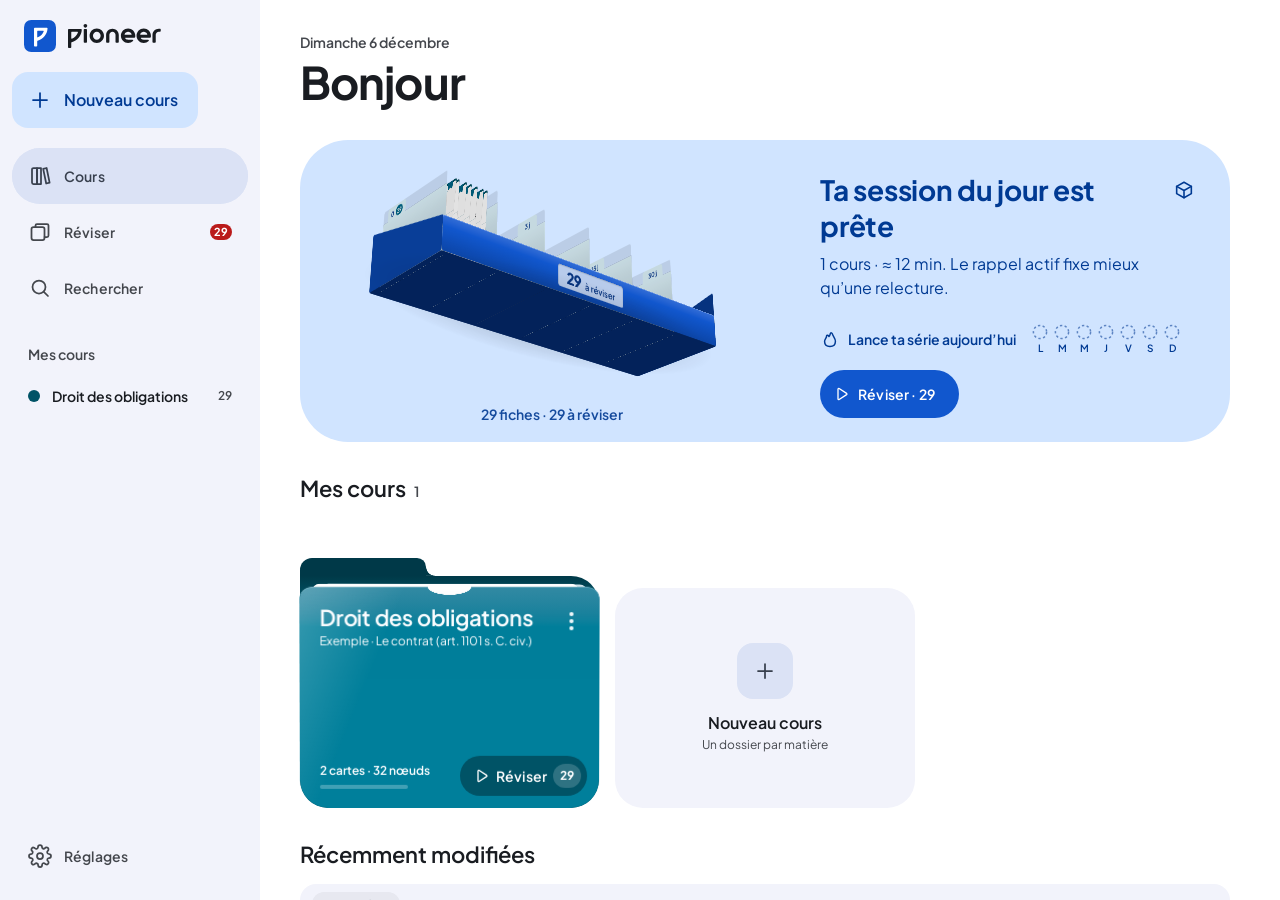
==== commit 03310ce8: "Tirer pour recharger : indicateur M3 qui suit le doigt, seuil avec vibration, rechargement avec véri" ====
--- a/index.html
+++ b/index.html
@@ -85,5 +85,6 @@
   <script src="js/search.js"></script>
   <script src="js/app.js"></script>
   <script src="js/splash.js"></script>
+  <script src="js/ptr.js"></script>
 </body>
 </html>
--- a/css/base.css
+++ b/css/base.css
@@ -501,3 +501,29 @@
 }
 :root[data-motion="reduce"] .splash-wm, :root[data-motion="reduce"] .sp-l { animation: none; }
 :root[data-motion="reduce"] .sp-l { fill-opacity: 1; stroke: none; }
+
+/* ---- Tirer pour recharger (js/ptr.js) -------------------------------------- */
+.ptr {
+  position: fixed; left: 50%; top: env(safe-area-inset-top, 0px); z-index: 900;
+  width: 40px; height: 40px; border-radius: 50%; display: grid; place-items: center;
+  background: var(--surface-container-high); color: var(--primary);
+  box-shadow: 0 1px 3px rgb(0 0 0 / .18), 0 4px 10px rgb(0 0 0 / .1);
+  transform: translate(-50%, -48px) scale(.6); opacity: 0; pointer-events: none;
+  transition: background-color var(--dur-sm) var(--ease-out), color var(--dur-sm) var(--ease-out);
+}
+.ptr svg { width: 26px; height: 26px; overflow: visible; }
+.ptr-arc { fill: none; stroke: currentColor; stroke-width: 2.6; stroke-linecap: round; transform-origin: 12px 12px; stroke-dasharray: 4 100; }
+/* seuil franchi : le disque passe en primary, petit pop */
+.ptr.armed { background: var(--primary); color: var(--on-primary); }
+.ptr.armed svg { animation: ptr-pop var(--dur-spring-fast) var(--spring-fast); }
+@keyframes ptr-pop { 0% { transform: scale(.82); } 100% { transform: none; } }
+/* chargement : rotation + arc qui respire (indicateur indéterminé M3) */
+.ptr.spin svg { animation: ptr-rot 1s linear infinite; }
+.ptr.spin .ptr-arc { animation: ptr-dash 1.3s cubic-bezier(.4, 0, .2, 1) infinite; }
+@keyframes ptr-rot { to { transform: rotate(360deg); } }
+@keyframes ptr-dash {
+  0% { stroke-dasharray: 6 100; stroke-dashoffset: 0; }
+  50% { stroke-dasharray: 70 100; stroke-dashoffset: -12; }
+  100% { stroke-dasharray: 6 100; stroke-dashoffset: -94; }
+}
+:root[data-motion="reduce"] .ptr svg, :root[data-motion="reduce"] .ptr-arc { animation: none !important; }
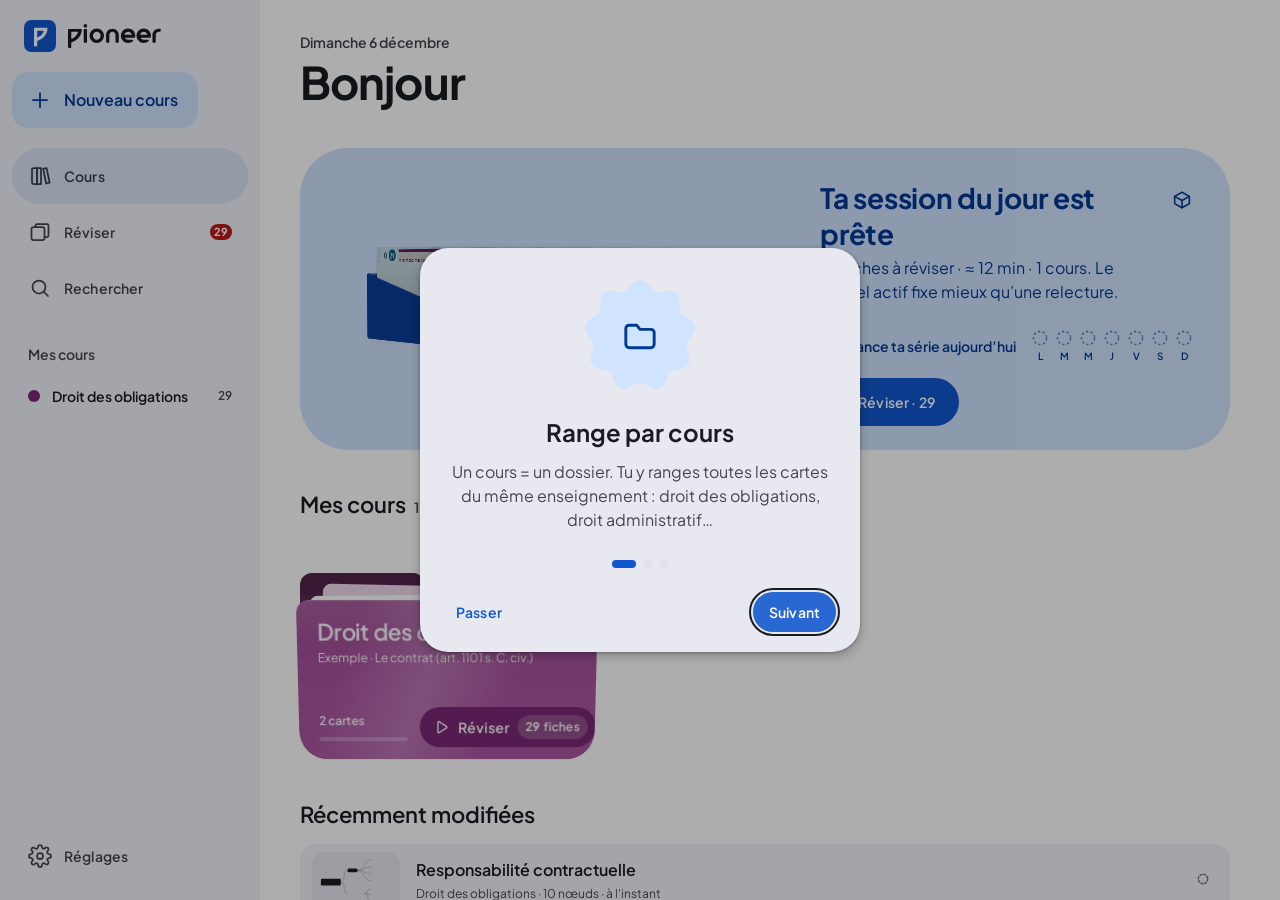
==== commit d29669ef: "Nom de l'app et du site : « Pioneer » seul Co-Authored-By: Claude Opus 5.5 <noreply@anthropic.com> C" ====
--- a/index.html
+++ b/index.html
@@ -3,7 +3,7 @@
 <head>
   <meta charset="utf-8">
   <meta name="viewport" content="width=device-width, initial-scale=1, viewport-fit=cover, interactive-widget=resizes-content">
-  <title>Pioneer — cartes mentales pour le droit</title>
+  <title>Pioneer</title>
   <meta name="description" content="Décompose tes cours de droit en cartes mentales : définitions, conditions de fond et de forme, exceptions, notes — puis révise-les.">
   <meta name="theme-color" content="#ffffff" media="(prefers-color-scheme: light)">
   <meta name="theme-color" content="#111319" media="(prefers-color-scheme: dark)">
--- a/css/tokens.css
+++ b/css/tokens.css
@@ -46,6 +46,20 @@
   --sp-12: 48px;
   --sp-16: 64px;
   --margin: 16px;           /* window margin, compact */
+
+  /* ---- Espacements par signification (grille 8, demi-pas 4) ------------
+     Règle de proximité : un espace interne est toujours plus petit que
+     l'espace qui sépare l'élément de ses voisins. */
+  --space-hair: 2px;        /* réglage optique seulement (traits, badges) */
+  --space-text: 4px;        /* titre ↔ sous-titre, lignes d'un même bloc */
+  --space-icon: 8px;        /* icône ↔ libellé */
+  --space-group: 8px;       /* éléments liés : puces, boutons voisins, items de liste */
+  --space-inset-s: 12px;    /* padding des petits conteneurs (puces, champs, lignes) */
+  --space-inset: 16px;      /* padding des cartes compactes */
+  --space-inset-l: 24px;    /* padding des grandes cartes, dialogues, héros */
+  --space-block: 16px;      /* blocs d'une même carte / titre de section → contenu */
+  --space-gutter: 16px;     /* gouttière entre cartes d'une grille */
+  --space-section: 32px;    /* entre sections d'une page */
   --target: 48px;           /* minimum touch target */
 
   /* ---- Shape scale (M3 Expressive) -------------------------------------- */
@@ -258,7 +272,7 @@
 
 /* ---- Window size classes -------------------------------------------- */
 @media (min-width: 600px) {
-  :root { --margin: 24px; }
+  :root { --margin: 24px; --space-gutter: 24px; --space-section: 40px; }
 }
 /* rail étendu (large ≥ 1200) : 260 dp avec la liste des cours */
 @media (min-width: 1200px) {
--- a/css/base.css
+++ b/css/base.css
@@ -27,7 +27,7 @@
 ::selection { background: var(--primary); color: var(--on-primary); }
 kbd {
   font: 500 11px/16px var(--font-plain);
-  padding: 1px 6px;
+  padding: var(--space-hair) var(--sp-2);
   border-radius: var(--shape-xs);
   border: 1px solid var(--outline-variant);
   border-bottom-width: 2px;
@@ -163,7 +163,7 @@
   .rail .nav-item:hover:not(.active) { background: color-mix(in srgb, var(--on-surface) 8%, transparent); }
   .rail .nav-badge { position: static; margin-left: auto; order: 2; }
   .rail .nav-label { position: relative; }
-  .rail-courses { display: flex; flex-direction: column; gap: 2px; flex: 1 1 auto; min-height: 0; overflow-y: auto; margin-top: var(--sp-3); padding-bottom: var(--sp-2); }
+  .rail-courses { display: flex; flex-direction: column; gap: var(--space-hair); flex: 1 1 auto; min-height: 0; overflow-y: auto; margin-top: var(--sp-3); padding-bottom: var(--sp-2); }
   .rail-spacer { flex: 0 0 var(--sp-2); }
 }
 .rail-sec { padding: var(--sp-3) var(--sp-4) var(--sp-2); font: var(--title-s); color: var(--on-surface-variant); }
--- a/css/components.css
+++ b/css/components.css
@@ -111,7 +111,7 @@
 }
 .chip .ic { color: var(--on-surface-variant); }
 .chip-mini {
-  display: inline-block; padding: 0 6px; border-radius: var(--shape-xs);
+  display: inline-block; padding: 0 var(--sp-2); border-radius: var(--shape-xs);
   background: var(--on-surface); color: var(--surface);
   font: 600 10px/16px var(--font-plain); letter-spacing: .04em;
 }
@@ -119,7 +119,7 @@
 /* ---- Groupe de boutons connectés (M3 Expressive, remplace les segmentés) ----
    Écart 2 dp, extrémités en pilule, coins intérieurs 8 ; l'option choisie devient ronde
    (ressort) et prend secondary-container. Aucun contour : des surfaces tonales. */
-.segmented { position: relative; display: inline-flex; gap: 2px; flex: none; isolation: isolate; }
+.segmented { position: relative; display: inline-flex; gap: var(--space-hair); flex: none; isolation: isolate; }
 .seg-btn {
   display: inline-flex; align-items: center; justify-content: center; gap: var(--sp-2);
   height: 40px; padding: 0 var(--sp-4); min-width: 48px;
@@ -135,12 +135,12 @@
   background: var(--secondary-container); color: var(--on-secondary-container); border-radius: var(--shape-full);
 }
 .seg-ind { display: none; }
-.seg-sm .seg-btn { height: 32px; padding: 0 var(--sp-3); font: var(--label-m); gap: 6px; }
+.seg-sm .seg-btn { height: 32px; padding: 0 var(--sp-3); font: var(--label-m); gap: var(--space-icon); }
 .seg-xs .seg-btn { height: 28px; padding: 0 var(--sp-3); min-width: 40px; font: var(--label-m); }
 
 /* ---- Champs ------------------------------------------------------------ */
 .form { display: grid; gap: var(--sp-4); }
-.field { display: grid; gap: 6px; }
+.field { display: grid; gap: var(--space-group); }
 .field-label { font: var(--label-m); color: var(--on-surface-variant); }
 .field-input {
   width: 100%; min-height: 56px; padding: var(--sp-4);
@@ -261,7 +261,7 @@
 .tooltip {
   position: fixed; z-index: 80; pointer-events: none;
   display: flex; align-items: center; gap: var(--sp-2);
-  padding: 4px 8px; border-radius: var(--shape-xs);
+  padding: var(--sp-1) var(--sp-2); border-radius: var(--shape-xs);
   background: var(--inverse-surface); color: var(--inverse-on-surface);
   font: var(--body-s);
   opacity: 0; transform: translateY(-2px);
@@ -269,7 +269,7 @@
 }
 .tooltip.in { opacity: 1; transform: none; }
 .tooltip.warm { transition: none; }
-.tooltip-kbd { padding: 0 5px; border-radius: 3px; background: color-mix(in srgb, var(--inverse-on-surface) 16%, transparent); font: 500 10px/16px var(--font-plain); }
+.tooltip-kbd { padding: 0 var(--sp-1); border-radius: 3px; background: color-mix(in srgb, var(--inverse-on-surface) 16%, transparent); font: 500 10px/16px var(--font-plain); }
 
 /* ---- Progression & maîtrise ------------------------------------------ */
 .progress { position: relative; height: 4px; border-radius: var(--shape-full); background: var(--secondary-container); overflow: hidden; flex: 1; }
@@ -330,12 +330,12 @@
 .choice-check { opacity: 0; transform: scale(.8); transition: opacity var(--dur-sm) var(--ease-out), transform var(--dur-sm) var(--ease-out); }
 .choice[aria-checked="true"] { background: var(--secondary-container); color: var(--on-secondary-container); }
 .choice[aria-checked="true"] .choice-check { opacity: 1; transform: none; }
-.form-choice { gap: 2px; }
+.form-choice { gap: var(--space-text); }
 .form-choice .list-item { background: var(--surface-container-highest); border-radius: var(--shape-xs); }
 .form-choice .list-item:first-child { border-radius: var(--shape-l) var(--shape-l) var(--shape-xs) var(--shape-xs); }
 .form-choice .list-item:last-child { border-radius: var(--shape-xs) var(--shape-xs) var(--shape-l) var(--shape-l); }
 .form-choice .choice[aria-checked="true"] { background: var(--secondary-container); }
-.form-choice .choice-l { display: grid; gap: 2px; font: var(--body-m); }
+.form-choice .choice-l { display: grid; gap: var(--space-text); font: var(--body-m); }
 .form-choice .choice-l b { font: var(--title-s); }
 .choice-sub { color: var(--on-surface-variant); }
 .choice[aria-checked="true"] .choice-sub { color: inherit; opacity: .8; }
@@ -376,7 +376,7 @@
 .md li + li { margin-top: var(--sp-1); }
 .md li::marker { color: var(--on-surface-variant); }
 .md li.md-task { list-style: none; margin-left: -20px; }
-.md li.md-task::before { content: "☐"; margin-right: 8px; color: var(--on-surface-variant); }
+.md li.md-task::before { content: "☐"; margin-right: var(--space-icon); color: var(--on-surface-variant); }
 .md li.md-task.done::before { content: "☑"; color: var(--on-surface); }
 .md li.md-task.done { color: var(--on-surface-variant); text-decoration: line-through; }
 .md blockquote {
@@ -388,21 +388,21 @@
 }
 .md blockquote > * + * { margin-top: var(--sp-2); }
 .md mark { background: var(--hl-mark); color: var(--on-hl-mark); padding: 0 .15em; border-radius: 2px; -webkit-box-decoration-break: clone; box-decoration-break: clone; }
-.md code { font: 13px/20px var(--font-mono); background: var(--surface-container-high); padding: 1px 5px; border-radius: var(--shape-xs); }
+.md code { font: 13px/20px var(--font-mono); background: var(--surface-container-high); padding: var(--space-hair) var(--sp-1); border-radius: var(--shape-xs); }
 .md pre { background: var(--surface-container-high); padding: var(--sp-3) var(--sp-4); border-radius: var(--shape-s); overflow: auto; }
 .md pre code { background: none; padding: 0; }
 .md hr { border: 0; height: 1px; background: var(--outline-variant); margin: var(--sp-5) 0; }
 .md a { text-decoration: underline; text-underline-offset: 3px; text-decoration-thickness: 1px; }
 .md a.md-wiki { text-decoration: none; border-bottom: 1.5px solid var(--primary); font-weight: 500; }
 .md a.md-wiki.missing { border-bottom-style: dashed; border-bottom-color: var(--outline); color: var(--on-surface-variant); }
-.md .md-art { font-family: var(--font-mono); font-size: .86em; white-space: nowrap; padding: 0 5px; border-radius: var(--shape-xs); background: var(--surface-container-high); }
+.md .md-art { font-family: var(--font-mono); font-size: .86em; white-space: nowrap; padding: 0 var(--sp-1); border-radius: var(--shape-xs); background: var(--surface-container-high); }
 /* article → Légifrance : même étiquette, cliquable */
 .md a.md-art { color: inherit; text-decoration: none; transition: background-color var(--dur-xs) var(--ease-out); }
 @media (hover: hover) { .md a.md-art:hover { background: var(--secondary-container); color: var(--on-secondary-container); } }
 /* tableaux : défilement horizontal propre au tableau (jamais la page) */
 .md .md-table { margin: var(--sp-3) 0; max-width: 100%; overflow-x: auto; -webkit-overflow-scrolling: touch; border: 1px solid var(--outline-variant); border-radius: var(--shape-s); }
 .md table { border-collapse: collapse; min-width: 100%; font: var(--body-m); }
-.md th, .md td { padding: 8px 12px; text-align: left; vertical-align: top; border-bottom: 1px solid var(--outline-variant); min-width: 96px; }
+.md th, .md td { padding: var(--sp-2) var(--sp-3); text-align: left; vertical-align: top; border-bottom: 1px solid var(--outline-variant); min-width: 96px; }
 .md th + th, .md td + td { border-left: 1px solid var(--outline-variant); }
 .md thead th { font-weight: 600; background: var(--surface-container); border-bottom-color: var(--outline); }
 .md tbody tr:last-child td { border-bottom: 0; }
@@ -413,7 +413,7 @@
 .dialog-table .dialog-actions .danger { margin-right: auto; }
 .tbl-ed { display: grid; gap: var(--sp-3); min-width: 0; }
 .tbl-tools { display: flex; flex-wrap: wrap; align-items: center; gap: var(--sp-1); }
-.tbl-tool { display: inline-flex; align-items: center; gap: 4px; height: 36px; padding: 0 12px 0 8px; border-radius: var(--shape-full); font: var(--label-l); color: var(--on-secondary-container); background: var(--secondary-container); transition: border-radius var(--dur-spring-fast) var(--spring-fast); }
+.tbl-tool { display: inline-flex; align-items: center; gap: var(--sp-1); height: 36px; padding: 0 var(--sp-3) 0 var(--sp-2); border-radius: var(--shape-full); font: var(--label-l); color: var(--on-secondary-container); background: var(--secondary-container); transition: border-radius var(--dur-spring-fast) var(--spring-fast); }
 .tbl-tool:active { border-radius: var(--shape-m); }
 .tbl-count { margin-left: auto; font: var(--label-m); color: var(--on-surface-variant); }
 .tbl-scroll { max-width: 100%; max-height: min(52dvh, 420px); overflow: auto; border: 1px solid var(--outline-variant); border-radius: var(--shape-s); background: var(--surface-container-lowest); overscroll-behavior: contain; }
@@ -421,7 +421,7 @@
 .tbl-grid th, .tbl-grid td { padding: 0; border-bottom: 1px solid var(--outline-variant); }
 .tbl-grid th + th, .tbl-grid td + td { border-left: 1px solid var(--outline-variant); }
 .tbl-grid tr:last-child td { border-bottom: 0; }
-.tbl-cell { display: block; width: 100%; min-width: 132px; height: 44px; padding: 0 12px; border: 0; background: transparent; color: var(--on-surface); font: var(--body-m); outline: none; }
+.tbl-cell { display: block; width: 100%; min-width: 132px; height: 44px; padding: 0 var(--sp-3); border: 0; background: transparent; color: var(--on-surface); font: var(--body-m); outline: none; }
 .tbl-head .tbl-cell { font-weight: 600; background: var(--surface-container); }
 .tbl-cell:focus { box-shadow: inset 0 0 0 2px var(--primary); background: var(--primary-container); color: var(--on-primary-container); }
 .tbl-cell::placeholder { color: var(--on-surface-variant); opacity: .6; font-weight: 400; }
@@ -434,9 +434,9 @@
 .cp-label { font: var(--label-s); letter-spacing: var(--tracking-overline); text-transform: uppercase; color: var(--on-surface-variant); }
 .cp-help { font: var(--body-s); color: var(--on-surface-variant); }
 .cp-seg { justify-self: start; max-width: 100%; }
-.cp-row { display: grid; grid-template-columns: minmax(120px, 168px) minmax(0, 1fr); align-items: center; gap: var(--sp-3); padding: 6px 0; }
+.cp-row { display: grid; grid-template-columns: minmax(120px, 168px) minmax(0, 1fr); align-items: center; gap: var(--sp-3); padding: var(--sp-1) 0; }
 .cp-node {
-  display: grid; gap: 1px; min-width: 0; padding: 7px 12px 8px; border-radius: var(--shape-m);
+  display: grid; gap: var(--space-hair); min-width: 0; padding: var(--sp-2) var(--sp-3); border-radius: var(--shape-m);
   background: var(--surface-container-lowest); border: 1.5px solid var(--outline-variant); color: var(--on-surface);
   font: var(--body-m); transition: background-color var(--dur-sm) var(--ease-out), border-color var(--dur-sm) var(--ease-out), color var(--dur-sm) var(--ease-out);
 }
@@ -456,8 +456,8 @@
 .cp-chiffre .cp-t { font-weight: 700; }
 .cp-formule .cp-t { font-family: var(--font-mono); font-size: 13px; }
 .cp-etape .cp-t { font-weight: 600; } .cp-conseil { border-radius: 14px 4px 14px 4px; } .cp-exercice { border-width: 2px; }
-.cp-pick { display: grid; gap: 6px; min-width: 0; }
-.cp-swatches { display: flex; flex-wrap: wrap; align-items: center; gap: 6px; }
+.cp-pick { display: grid; gap: var(--space-group); min-width: 0; }
+.cp-swatches { display: flex; flex-wrap: wrap; align-items: center; gap: var(--space-group); }
 .cp-sw { width: 26px; height: 26px; border-radius: 50%; border: 0; box-shadow: inset 0 0 0 1px rgba(0, 0, 0, .12); transition: transform var(--dur-xs) var(--ease-out), box-shadow var(--dur-xs) var(--ease-out); }
 .cp-sw[aria-pressed="true"] { box-shadow: 0 0 0 2px var(--surface-container-high), 0 0 0 4px var(--on-surface); }
 @media (hover: hover) { .cp-sw:hover { transform: scale(1.12); } }
@@ -469,8 +469,8 @@
 .cp-warn { display: flex; gap: var(--sp-2); align-items: flex-start; padding: var(--sp-3); border-radius: var(--shape-s); background: var(--surface-container); font: var(--body-s); color: var(--on-surface); }
 .cp-warn .ic { flex: none; margin-top: 1px; }
 @media (max-width: 599px) {
-  .cp-row { grid-template-columns: minmax(0, 1fr); gap: 6px; padding: 8px 0; }
-  .cp-node { padding: 5px 10px 6px; }
+  .cp-row { grid-template-columns: minmax(0, 1fr); gap: var(--space-group); padding: var(--sp-2) 0; }
+  .cp-node { padding: var(--sp-2) var(--sp-3); }
   /* une seule ligne qui défile au doigt : le dialogue reste court */
   .cp-swatches { flex-wrap: nowrap; overflow-x: auto; scrollbar-width: none; padding: 4px 2px; margin: -4px -2px; scroll-snap-type: x proximity; }
   .cp-swatches::-webkit-scrollbar { display: none; }
--- a/css/views.css
+++ b/css/views.css
@@ -11,7 +11,7 @@
 }
 @media (min-width: 600px) { .lib-layout, .course-layout { padding-top: var(--sp-8); padding-bottom: var(--sp-16); } }
 @media (min-width: 1200px) { .lib-layout, .course-layout { padding-left: var(--sp-10); padding-right: var(--sp-10); } }
-.lib-main { min-width: 0; display: grid; gap: var(--sp-8); }
+.lib-main { min-width: 0; display: grid; gap: var(--space-section); }
 
 .hero { display: grid; gap: var(--sp-1); }
 .hero-date { font: var(--label-l); color: var(--on-surface-variant); }
@@ -19,7 +19,7 @@
 @media (min-width: 840px) { .hero-title { font: var(--display-m); } }
 
 .lib-sec { min-width: 0; }
-.sec-head { display: flex; align-items: baseline; gap: var(--sp-2); margin-bottom: var(--sp-4); }
+.sec-head { display: flex; align-items: baseline; gap: var(--sp-2); margin-bottom: var(--space-block); }
 .sec-title { font: var(--title-l); }
 .sec-count { font: var(--label-l); color: var(--on-surface-variant); }
 
@@ -58,8 +58,19 @@
 .today-streak.lit .flame svg { fill: currentColor; }
 .intro .today-streak.lit .flame { animation: flicker 1.6s cubic-bezier(0.37, 0, 0.63, 1) 400ms 2; transform-origin: 50% 90%; }
 @keyframes flicker { 0%, 100% { transform: scale(1) rotate(0); } 30% { transform: scale(1.04, .97) rotate(-3deg); } 60% { transform: scale(.98, 1.03) rotate(2deg); } }
-.week { display: flex; gap: 6px; margin-left: var(--sp-2); }
-.week-day { display: grid; justify-items: center; gap: 2px; }
+/* série dans l'en-tête de l'accueil (téléphone seulement : sur grand écran, elle est dans le héros) */
+.streak-chip {
+  display: none; align-items: center; gap: 4px; height: 32px; padding: 0 var(--sp-3) 0 var(--sp-2); margin-right: var(--sp-1);
+  border: 0; border-radius: 16px; background: var(--surface-container-high); color: var(--on-surface-variant);
+  font: var(--label-l); font-variant-numeric: tabular-nums; cursor: pointer;
+}
+.streak-chip.lit { background: var(--tertiary-container); color: var(--on-tertiary-container); }
+.streak-chip.lit svg { fill: currentColor; }
+@media (max-width: 599.98px) { .streak-chip { display: inline-flex; } }
+.streak-week { display: grid; gap: var(--sp-4); justify-items: center; text-align: center; }
+.streak-week .week { margin: 0; gap: var(--sp-3); }
+.week { display: flex; gap: var(--sp-2); margin-left: var(--sp-2); }
+.week-day { display: grid; justify-items: center; gap: var(--space-text); }
 .week-dot { display: grid; width: 16px; height: 16px; }
 .week-dot svg { display: block; }
 .week-l { font: 600 10px/12px var(--font-plain); }
@@ -93,7 +104,7 @@
 @property --lift2 { syntax: '<number>'; inherits: true; initial-value: 0; }
 @property --stretch { syntax: '<number>'; inherits: true; initial-value: 0; }
 
-.course-grid { display: grid; grid-template-columns: repeat(auto-fill, minmax(256px, 1fr)); gap: var(--sp-10) var(--sp-4); padding-top: var(--sp-10); }
+.course-grid { display: grid; grid-template-columns: repeat(auto-fill, minmax(256px, 1fr)); gap: var(--sp-10) var(--space-gutter); padding-top: var(--sp-10); }
 
 .fiche {
   --tab-h: 18px;
@@ -199,22 +210,23 @@
     linear-gradient(rgb(0 0 0 / calc(var(--flap) * .12)), transparent 55%);
 }
 .fiche-band { display: grid; grid-template-columns: minmax(0, 1fr) auto; gap: var(--sp-2); align-items: start; padding: var(--sp-4) var(--sp-1) 0 var(--sp-5); }
-.fiche-id { display: grid; gap: 2px; min-width: 0; }
+.fiche-id { display: grid; gap: var(--space-text); min-width: 0; }
 .fiche-title { font: var(--title-l); letter-spacing: -.01em; display: -webkit-box; -webkit-line-clamp: 2; -webkit-box-orient: vertical; overflow: hidden; overflow-wrap: anywhere; }
 .fiche-sub { font: var(--body-s); overflow: hidden; text-overflow: ellipsis; white-space: nowrap; }
 .fiche-link { color: inherit; text-decoration: none; outline: none; }
 /* lien étiré : le titre couvre la façade ; Réviser / Options passent au-dessus */
 .fiche-link::after { content: ""; position: absolute; inset: 0; z-index: 2; border-radius: inherit; }
-.fiche-more { position: relative; z-index: 3; margin-top: -6px; color: var(--c-onpc); }
+.fiche-more { position: relative; z-index: 3; margin-top: -8px; color: var(--c-onpc); }
 .fiche-foot { display: flex; align-items: center; justify-content: space-between; gap: var(--sp-3); padding: var(--sp-3) var(--sp-3) var(--sp-3) var(--sp-5); }
-.fiche-stats { display: grid; gap: 6px; min-width: 0; }
+.fiche-stats { display: grid; gap: var(--sp-2); min-width: 0; }
 .fiche-meta { font: var(--label-m); font-variant-numeric: tabular-nums; white-space: nowrap; overflow: hidden; text-overflow: ellipsis; }
 .fiche-meter { display: block; width: 88px; max-width: 100%; height: 4px; border-radius: var(--shape-full); background: color-mix(in srgb, var(--c-onpc) 26%, transparent); overflow: hidden; }
 .fiche-meter i { display: block; height: 100%; background: var(--c-onpc); border-radius: inherit; transform-origin: left; }
-.fiche-cta { position: relative; z-index: 3; flex: none; height: 40px; padding: 0 6px 0 12px; gap: 6px; }
+.fiche-cta { position: relative; z-index: 3; flex: none; height: 40px; padding: 0 var(--sp-2) 0 var(--sp-3); gap: var(--sp-2); }
 .fiche-cta .ic svg { width: 18px; height: 18px; }
-.fiche-count { display: inline-grid; place-items: center; min-width: 24px; height: 24px; padding: 0 7px; border-radius: var(--shape-full); background: color-mix(in srgb, var(--on-primary) 18%, transparent); font: 700 12px/1 var(--font-plain); font-variant-numeric: tabular-nums; }
-.btn-tonal.fiche-cta { padding: 0 14px 0 10px; }
+.fiche-count { white-space: nowrap; display: inline-flex; align-items: center; justify-content: center; min-width: 24px; height: 24px; padding: 0 var(--sp-2); border-radius: var(--shape-full); background: color-mix(in srgb, var(--on-primary) 18%, transparent); font: 700 12px/1 var(--font-plain); font-variant-numeric: tabular-nums; }
+.fiche-count-u { margin-left: .3em; font-weight: 600; }
+.btn-tonal.fiche-cta { padding: 0 var(--sp-3) 0 var(--sp-2); }
 /* mouvement réduit : les états restent, sans trajet */
 :root[data-motion="reduce"] .fiche { translate: none; }
 
@@ -235,12 +247,11 @@
   .fiche-more { width: 36px; height: 36px; margin-top: -8px; }
   .fiche-foot { padding: var(--sp-2) var(--sp-2) var(--sp-2) var(--sp-3); gap: var(--sp-2); }
   .fiche-meta { font-size: 11px; }
-  .fiche-meta-n { display: none; }
   .fiche-meter { width: 100%; }
   .fiche-stats { flex: 1; }
-  .fiche-cta { height: 32px; padding: 0 4px 0 8px; gap: 2px; }
+  .fiche-cta { height: 32px; padding: 0 var(--sp-1) 0 var(--sp-2); gap: var(--space-hair); }
   .fiche-cta-l { display: none; }
-  .fiche-count { min-width: 22px; height: 22px; padding: 0 6px; font-size: 11px; }
+  .fiche-count { min-width: 22px; height: 22px; padding: 0 var(--sp-1); font-size: 11px; }
   /* sans libellé : bouton icône rond, le + au centre exact */
   .btn-tonal.fiche-cta { width: 36px; height: 36px; padding: 0; gap: 0; justify-content: center; }
   .btn-tonal.fiche-cta .btn-label, .btn-tonal.fiche-cta > span:not(.ic) { display: none; }
@@ -258,7 +269,7 @@
 .map-card.map-add { margin-top: 0; min-height: 232px; }
 .add-ic { display: grid; place-items: center; flex: none; width: 56px; height: 56px; border-radius: var(--shape-l); background: var(--secondary-container); color: var(--on-secondary-container); transition: border-radius var(--dur-spring-fast) var(--spring-fast), background-color var(--dur-effects) var(--effects); }
 .add-ic svg { transition: transform var(--dur-md) var(--ease-out); }
-.add-txt { display: grid; gap: 2px; }
+.add-txt { display: grid; gap: var(--space-text); }
 .add-l { font: var(--title-m); }
 .add-s { font: var(--body-s); color: var(--on-surface-variant); }
 @media (hover: hover) {
@@ -276,14 +287,14 @@
 }
 
 /* Récemment modifiées : liste segmentée (écarts de 2 dp, coins 16 aux extrémités) */
-.map-list { display: grid; gap: 2px; }
+.map-list { display: grid; gap: var(--space-text); }
 .map-row { display: flex; align-items: center; gap: var(--sp-4); padding: var(--sp-2) var(--sp-3); border-radius: var(--shape-xs); background: var(--surface-container-low); transition: background-color var(--dur-effects) var(--effects); }
 .map-row:first-child { border-radius: var(--shape-l) var(--shape-l) var(--shape-xs) var(--shape-xs); }
 .map-row:last-child { border-radius: var(--shape-xs) var(--shape-xs) var(--shape-l) var(--shape-l); }
 .map-row:only-child { border-radius: var(--shape-l); }
 .map-row:hover { background: var(--surface-container); }
 .map-row .thumb { width: 88px; height: 56px; flex: none; border-radius: var(--shape-m); background: var(--surface-container-high); padding: 4px; }
-.map-row-body { flex: 1; min-width: 0; display: grid; gap: 2px; }
+.map-row-body { flex: 1; min-width: 0; display: grid; gap: var(--space-text); }
 .map-row-title { font: var(--title-m); white-space: nowrap; overflow: hidden; text-overflow: ellipsis; }
 .map-row-meta { font: var(--body-s); color: var(--on-surface-variant); white-space: nowrap; overflow: hidden; text-overflow: ellipsis; }
 .map-row-end { padding-right: var(--sp-2); }
@@ -305,9 +316,9 @@
 .course-title { font: var(--headline-l); overflow-wrap: anywhere; letter-spacing: -.01em; }
 @media (min-width: 840px) { .course-title { font: var(--display-s); letter-spacing: var(--tracking-display); } }
 .course-desc { font: var(--body-l); }
-.course-head { display: grid; gap: var(--sp-6); margin-bottom: var(--sp-8); }
+.course-head { display: grid; gap: var(--sp-6); margin-bottom: var(--space-section); }
 .course-stats { display: flex; flex-wrap: wrap; gap: var(--sp-3) var(--sp-8); align-items: flex-end; }
-.stat { display: grid; gap: 2px; }
+.stat { display: grid; gap: var(--space-text); }
 .stat-n { font: 700 28px/36px var(--font-brand); font-variant-numeric: tabular-nums; }
 .stat-l { font: var(--body-m); color: var(--on-surface-variant); }
 .stat-progress { flex: 1; min-width: 180px; grid-template-columns: auto 1fr; column-gap: var(--sp-2); align-items: baseline; }
@@ -418,19 +429,19 @@
 .rg-stops { position: relative; height: 46px; margin-bottom: 8px; }
 .rg-stop {
   position: absolute; bottom: 0; left: var(--cx); translate: -50% 0;
-  display: grid; justify-items: center; gap: 1px; min-width: 76px; padding: 4px 6px;
+  display: grid; justify-items: center; gap: var(--space-hair); min-width: 76px; padding: var(--sp-1) var(--sp-2);
   border: 0; background: none; border-radius: 12px; cursor: pointer; color: var(--on-surface-variant);
   transition: color 200ms var(--ease-out), opacity 260ms var(--ease-out), transform 360ms var(--spring-default);
 }
 /* le dernier mot ne déborde pas : il s'aligne sur le bord droit */
 .rg-stop.rate-maitrise { translate: calc(-100% + var(--t) / 2 + var(--p)) 0; justify-items: end; }
 .rg-l { font: var(--title-s); font-weight: 650; letter-spacing: -.01em; }
-.rg-next { display: inline-flex; align-items: center; gap: 3px; font: var(--label-s); font-variant-numeric: tabular-nums; opacity: .7; white-space: nowrap; }
+.rg-next { display: inline-flex; align-items: center; gap: var(--sp-1); font: var(--label-s); font-variant-numeric: tabular-nums; opacity: .7; white-space: nowrap; }
 .rg-next svg { flex: none; stroke-width: 2.2; }
 .rate-gauge[data-at="revoir"] .rg-stop.rate-revoir,
 .rate-gauge[data-at="compris"] .rg-stop.rate-compris,
 .rate-gauge[data-at="maitrise"] .rg-stop.rate-maitrise { color: var(--ink); transform: translateY(-3px) scale(1.08); }
-.rg-stop .rate-kbd { position: static; justify-self: center; margin-top: 2px; }
+.rg-stop .rate-kbd { position: static; justify-self: center; margin-top: var(--space-hair); }
 .rg-track {
   position: relative; height: calc(var(--t) + 2 * var(--p)); border-radius: 999px; cursor: grab; overflow: hidden; isolation: isolate;
   background: var(--surface-container-high);
@@ -530,7 +541,7 @@
   animation: rise 360ms var(--ease-out) 200ms both;
 }
 .rc-head { display: flex; justify-content: space-between; font: var(--title-s); color: var(--on-surface-variant); }
-.rc-row, .rc-total { display: grid; grid-template-columns: auto auto minmax(12px, 1fr) 72px 28px; align-items: center; gap: 10px; font: var(--label-l); }
+.rc-row, .rc-total { display: grid; grid-template-columns: auto auto minmax(12px, 1fr) 72px 28px; align-items: center; gap: var(--sp-3); font: var(--label-l); }
 .rc-dots { height: 1px; }
 .rc-n { text-align: right; font-variant-numeric: tabular-nums; }
 .rc-bar { height: 6px; border-radius: 3px; background: var(--secondary-container); overflow: hidden; }
@@ -539,7 +550,7 @@
 .rc-stamp { position: absolute; right: var(--sp-6); top: var(--sp-5); padding: 2px 10px; border-radius: var(--shape-full); background: var(--tertiary-container); color: var(--on-tertiary-container); font: var(--label-m); animation: stamp-slam var(--dur-spring-fast) var(--spring-fast) 800ms both; }
 @media (max-width: 420px) { .rc-row { grid-template-columns: auto auto minmax(8px, 1fr) 48px 24px; } }
 .end-weak { width: 100%; display: grid; grid-template-columns: minmax(0, 1fr); gap: var(--sp-2); text-align: left; }
-.end-weak-list { display: grid; grid-template-columns: minmax(0, 1fr); gap: 2px; }
+.end-weak-list { display: grid; grid-template-columns: minmax(0, 1fr); gap: var(--space-text); }
 .end-weak-row { display: flex; align-items: center; gap: var(--sp-3); min-height: 56px; padding: var(--sp-2) var(--sp-4); font: var(--body-m); background: var(--surface-container-low); border-radius: var(--shape-xs); transition: background-color var(--dur-effects) var(--effects); }
 .end-weak-row:first-child { border-radius: var(--shape-l) var(--shape-l) var(--shape-xs) var(--shape-xs); }
 .end-weak-row:last-child { border-radius: var(--shape-xs) var(--shape-xs) var(--shape-l) var(--shape-l); }
@@ -603,7 +614,7 @@
 .dd-n.dd-ok svg { width: 48px; height: 48px; }
 .dd-u { font: var(--label-l); }
 .dd-mix { display: none; }
-.dd-time { margin-top: 2px; font: var(--label-m); opacity: 1; }
+.dd-time { margin-top: var(--space-hair); font: var(--label-m); opacity: 1; }
 .daydeck:focus-visible { outline: 3px solid var(--on-primary-container); outline-offset: 4px; }
 .intro .daydeck .dd-top { animation: shape-pop var(--dur-spring-default) var(--spring-default) both; }
 .intro .daydeck .dd-top::before { animation: shape-spin var(--dur-xl) var(--ease-out) both; }
@@ -628,7 +639,7 @@
 .hub-streak { padding: 0; color: var(--on-surface); }
 .hub-streak .flame { color: var(--primary); }
 /* régularité : une pastille par jour ; un jour révisé devient un cookie (forme M3) plein */
-.ly-grid { display: grid; grid-template-columns: repeat(7, 1fr); gap: 6px; }
+.ly-grid { display: grid; grid-template-columns: repeat(7, 1fr); gap: var(--sp-2); }
 .ly-cell { display: grid; justify-items: center; gap: 4px; }
 .ly-d { font: 600 10px/12px var(--font-plain); color: var(--on-surface-variant); }
 .ly-slot { display: grid; place-items: center; width: 100%; aspect-ratio: 1; max-width: 40px; border-radius: 50%; background: var(--surface-container-highest); }
@@ -650,7 +661,7 @@
 .fc-seg { display: block; min-height: 4px; flex-basis: 0; background: var(--c-pc); border-radius: 3px; }
 .fc-col.zero .fc-bar { background: var(--secondary-container); height: 6px; border-radius: 3px; }
 .fc-col.is-today .fc-n, .fc-col.is-today .fc-l { color: var(--primary); font-weight: 700; }
-.fc-legend { display: flex; flex-wrap: wrap; gap: 6px 14px; padding-top: var(--sp-1); }
+.fc-legend { display: flex; flex-wrap: wrap; gap: var(--sp-2) var(--sp-4); padding-top: var(--sp-1); }
 .fc-key { display: inline-flex; align-items: center; gap: 6px; min-width: 0; max-width: 100%; padding: 2px 8px 2px 4px; border-radius: var(--shape-full); font: var(--label-m); color: var(--on-surface-variant); }
 .fc-key:hover, .fc-key.on { color: var(--on-surface); background: var(--surface-container-high); }
 .fc-key:focus-visible { outline: 3px solid var(--on-surface); outline-offset: 1px; }
@@ -663,7 +674,7 @@
 .fc-focus .fc-seg:not(.on) { opacity: .22; }
 .fc-focus .fc-key:not(.on) { opacity: .5; }
 /* par cours : une liste segmentée ; chaque ligne porte le dossier du cours dans l'anneau de maîtrise */
-.hub-courses { display: grid; gap: 2px; }
+.hub-courses { display: grid; gap: var(--space-text); }
 .hub-course {
   display: grid; grid-template-columns: auto minmax(0, 1fr) auto; align-items: center; gap: var(--sp-4);
   padding: var(--sp-3) var(--sp-4) var(--sp-3) var(--sp-3); border-radius: var(--shape-xs);
@@ -676,7 +687,7 @@
 @media (hover: hover) { .hub-course:hover { background: var(--surface-container); } }
 .hub-course:active { transform: scale(.99); transition-duration: var(--dur-xs); }
 .hub-course:focus-visible { outline: 3px solid var(--on-surface); outline-offset: 2px; }
-.hub-course-body { display: grid; gap: 2px; min-width: 0; }
+.hub-course-body { display: grid; gap: var(--space-text); min-width: 0; }
 .hub-course-t { font: var(--title-m); white-space: nowrap; overflow: hidden; text-overflow: ellipsis; }
 .hub-course-s { font: var(--body-s); color: var(--on-surface-variant); }
 .mring { position: relative; display: grid; place-items: center; width: 52px; height: 52px; flex: none; }
@@ -693,11 +704,11 @@
 .hub-course-ok { display: grid; place-items: center; width: 32px; height: 32px; border-radius: 50%; background: var(--c-sc); color: var(--c-onsc); }
 .hub-hint { margin: calc(-1 * var(--sp-2)) 0 var(--sp-3); font: var(--body-s); color: var(--on-surface-variant); }
 /* à retravailler : de petites cartes, la bande du cours en tête, une étiquette « À revoir » */
-.dogs { display: flex; gap: var(--sp-2); overflow-x: auto; scroll-snap-type: x mandatory; padding: 4px 2px 12px; margin: 0 calc(-1 * var(--margin)); padding-inline: var(--margin); scrollbar-width: thin; }
+.dogs { display: flex; gap: var(--sp-2); overflow-x: auto; scroll-snap-type: x mandatory; padding: var(--sp-1) var(--space-hair) var(--sp-3); margin: 0 calc(-1 * var(--margin)); padding-inline: var(--margin); scrollbar-width: thin; }
 @media (min-width: 600px) { .dogs { margin: 0; padding-inline: 2px; } }
 .dog {
   position: relative; flex: none; width: 200px; min-height: 140px; scroll-snap-align: start;
-  display: grid; align-content: start; gap: 4px; padding: 20px 16px 44px;
+  display: grid; align-content: start; gap: 4px; padding: var(--sp-5) var(--sp-4) 44px;
   border-radius: var(--shape-xl); background: var(--surface-container-low); overflow: hidden;
   transition: transform var(--dur-sm) var(--ease-out), background-color var(--dur-effects) var(--effects);
 }
@@ -712,10 +723,10 @@
 @media (hover: hover) { .dog:hover { transform: translateY(-2px); background: var(--surface-container); } }
 .dog:active { transform: scale(.98); transition-duration: var(--dur-xs); }
 .dog:focus-visible { outline: 3px solid var(--on-surface); outline-offset: 2px; }
-.hub-weak { display: grid; gap: 2px; }
+.hub-weak { display: grid; gap: var(--space-text); }
 .hub-weak-row { display: flex; align-items: center; gap: var(--sp-3); min-height: 56px; padding: var(--sp-2) var(--sp-4); background: var(--surface-container-low); border-radius: var(--shape-xs); }
 .hub-weak-row:hover { background: var(--surface-container); }
-.hub-weak-body { flex: 1; min-width: 0; display: grid; gap: 2px; }
+.hub-weak-body { flex: 1; min-width: 0; display: grid; gap: var(--space-text); }
 .hub-weak-t { font: var(--body-l); white-space: nowrap; overflow: hidden; text-overflow: ellipsis; }
 .hub-weak-s { font: var(--body-s); color: var(--on-surface-variant); white-space: nowrap; overflow: hidden; text-overflow: ellipsis; }
 .hub-weak-row > .ic:last-child { color: var(--on-surface-variant); }
@@ -773,7 +784,7 @@
 
 .search-group { padding: var(--sp-4) var(--sp-3) var(--sp-2); font: var(--title-s); color: var(--on-surface-variant); }
 /* sous-entrée d'index : la carte dans laquelle se trouvent les notions qui suivent */
-.search-sub { display: flex; align-items: center; gap: var(--sp-2); min-width: 0; padding: var(--sp-2) var(--sp-3) var(--sp-1) 18px; font: var(--title-s); color: var(--on-surface); }
+.search-sub { display: flex; align-items: center; gap: var(--sp-2); min-width: 0; padding: var(--sp-2) var(--sp-3) var(--sp-1) var(--sp-5); font: var(--title-s); color: var(--on-surface); }
 .search-sub .ic { flex: none; color: var(--on-surface-variant); }
 .search-sub-t { overflow: hidden; text-overflow: ellipsis; white-space: nowrap; }
 .search-sub-c { flex: none; max-width: 40%; overflow: hidden; text-overflow: ellipsis; white-space: nowrap; font: var(--body-s); color: var(--on-surface-variant); }
@@ -785,7 +796,7 @@
 .si-lead { display: grid; place-items: center; flex: none; width: 40px; color: var(--on-surface-variant); }
 .si-thumb { display: block; width: 48px; height: 32px; flex: none; border-radius: var(--shape-xs); background: var(--surface-container); overflow: hidden; padding: 2px; }
 .si-thumb .thumb { width: 100%; height: 100%; }
-.si-body { display: grid; gap: 2px; min-width: 0; flex: 1; }
+.si-body { display: grid; gap: var(--space-text); min-width: 0; flex: 1; }
 .si-title { font: var(--body-l); overflow: hidden; text-overflow: ellipsis; white-space: nowrap; }
 .si-sub { font: var(--body-s); color: var(--on-surface-variant); overflow: hidden; text-overflow: ellipsis; display: -webkit-box; -webkit-line-clamp: 2; -webkit-box-orient: vertical; }
 .si-kicker { font: var(--label-s); font-weight: 700; color: var(--on-surface-variant); margin-right: var(--sp-2); }
@@ -804,7 +815,7 @@
 .search-empty { display: grid; justify-items: center; gap: var(--sp-2); padding: var(--sp-8) var(--sp-4) var(--sp-4); color: var(--on-surface-variant); text-align: center; }
 .search-empty p:first-of-type { color: var(--on-surface); font: var(--title-s); }
 .search-foot { display: flex; gap: var(--sp-5); padding: var(--sp-3) var(--sp-5); background: var(--surface-container); font: var(--body-s); color: var(--on-surface-variant); }
-.search-foot kbd { margin-right: 2px; }
+.search-foot kbd { margin-right: var(--space-hair); }
 
 /* le contenu suit le conteneur : +60 ms, 20 ms par ligne (10 max) */
 .si-in { animation: si-in var(--dur-md) var(--ease-out) both; animation-delay: calc(60ms + var(--i, 0) * 20ms); }
@@ -841,7 +852,7 @@
 .set-group { display: grid; gap: var(--sp-2); }
 .set-group > .settings-h { font: var(--title-s); color: var(--on-surface-variant); padding-left: var(--sp-1); }
 /* liste segmentée M3 Expressive : lignes séparées par 2 dp, coins 16 aux extrémités, 4 entre elles */
-.set-card { display: grid; gap: 2px; }
+.set-card { display: grid; gap: var(--space-text); }
 .set-card > .set-row { background: var(--surface-container-lowest); border-radius: var(--shape-xs); }
 .set-card > .set-row:first-child { border-top-left-radius: var(--shape-l); border-top-right-radius: var(--shape-l); }
 .set-card > .set-row:last-child { border-bottom-left-radius: var(--shape-l); border-bottom-right-radius: var(--shape-l); }
@@ -850,15 +861,15 @@
 .set-row { display: grid; grid-template-columns: 24px minmax(0, 1fr) auto; align-items: center; gap: 4px var(--sp-3); padding: var(--sp-3) var(--sp-4); }
 .set-row.stack { grid-template-columns: 24px minmax(0, 1fr); }
 .set-row.stack > .set-ctl { grid-column: 2; }
-.set-ic { display: grid; place-items: center; color: var(--on-surface-variant); align-self: start; padding-top: 2px; }
-.set-txt { display: grid; gap: 2px; min-width: 0; }
+.set-ic { display: grid; place-items: center; color: var(--on-surface-variant); align-self: start; padding-top: var(--space-hair); }
+.set-txt { display: grid; gap: var(--space-text); min-width: 0; }
 .set-t { font: var(--title-s); }
 .set-d { font: var(--body-s); color: var(--on-surface-variant); }
 .set-d.warn { color: var(--on-surface); font-weight: 600; }
-.set-d.warn::before { content: ""; display: inline-block; width: 16px; height: 16px; margin-right: 6px; background: var(--error); vertical-align: -3px;
+.set-d.warn::before { content: ""; display: inline-block; width: 16px; height: 16px; margin-right: var(--sp-2); background: var(--error); vertical-align: -3px;
   -webkit-mask: url('data:image/svg+xml,<svg xmlns="http://www.w3.org/2000/svg" viewBox="0 0 24 24" fill="none" stroke="black" stroke-width="2" stroke-linecap="round" stroke-linejoin="round"><path d="M10.3 4.2 2.9 17.5A2 2 0 0 0 4.6 20.5h14.8a2 2 0 0 0 1.7-3L13.7 4.2a2 2 0 0 0-3.4 0Z"/><path d="M12 9.5v4M12 17h.01"/></svg>') center / contain no-repeat;
   mask: url('data:image/svg+xml,<svg xmlns="http://www.w3.org/2000/svg" viewBox="0 0 24 24" fill="none" stroke="black" stroke-width="2" stroke-linecap="round" stroke-linejoin="round"><path d="M10.3 4.2 2.9 17.5A2 2 0 0 0 4.6 20.5h14.8a2 2 0 0 0 1.7-3L13.7 4.2a2 2 0 0 0-3.4 0Z"/><path d="M12 9.5v4M12 17h.01"/></svg>') center / contain no-repeat; }
-.set-dd { display: grid; gap: 6px; }
+.set-dd { display: grid; gap: var(--sp-2); }
 .set-meter { display: block; height: 6px; border-radius: 3px; background: var(--surface-container-highest); overflow: hidden; max-width: 260px; }
 .set-meter i { display: block; height: 100%; background: var(--primary); transform-origin: 0 50%; transform: scaleX(.02); transition: transform var(--dur-lg) var(--ease-out); }
 .set-ctl { display: flex; justify-content: flex-end; min-width: 0; }
@@ -880,7 +891,7 @@
   transition: background-color var(--dur-effects, 150ms) var(--effects, ease), border-radius var(--dur-sm) var(--ease-out);
 }
 .imp-drop-ic { display: grid; place-items: center; flex: none; width: 48px; height: 48px; border-radius: var(--shape-m); background: var(--primary-container); color: var(--on-primary-container); transition: border-radius var(--dur-sm) var(--ease-out); }
-.imp-drop-t { flex: 1; display: grid; gap: 2px; min-width: 0; }
+.imp-drop-t { flex: 1; display: grid; gap: var(--space-text); min-width: 0; }
 .imp-drop-t b { color: var(--on-surface); font: var(--title-m); }
 .imp-drop-t span { font: var(--body-m); }
 .imp-drop:hover { background: color-mix(in srgb, var(--on-surface) 8%, var(--surface-container-highest)); }
@@ -904,14 +915,14 @@
 .imp-preview.in > :nth-child(2) { animation-delay: 40ms; } .imp-preview.in > :nth-child(3) { animation-delay: 80ms; }
 .imp-err { display: flex; gap: var(--sp-2); align-items: flex-start; padding: var(--sp-3); border-radius: var(--shape-m); background: var(--error-container, var(--surface-container-high)); color: var(--on-error-container, var(--on-surface)); font: var(--body-m); }
 .imp-sum { display: grid; gap: var(--sp-2); padding: var(--sp-4); border-radius: var(--shape-m); background: var(--surface-container-low); }
-.imp-stats { display: flex; flex-wrap: wrap; gap: 6px; }
+.imp-stats { display: flex; flex-wrap: wrap; gap: var(--sp-2); }
 .imp-stat { padding: 2px 10px; border-radius: var(--shape-s); background: var(--secondary-container); color: var(--on-secondary-container); font: var(--label-m); }
 .imp-stat b { font-variant-numeric: tabular-nums; }
-.imp-courses { list-style: none; margin: 0; padding: 0; display: grid; gap: 2px; font: var(--body-m); }
+.imp-courses { list-style: none; margin: 0; padding: 0; display: grid; gap: var(--space-text); font: var(--body-m); }
 .imp-courses span { color: var(--on-surface-variant); }
 .imp-notes ul { list-style: none; margin: var(--sp-1) 0 0; padding: 0; display: grid; gap: 4px; font: var(--body-s); color: var(--on-surface-variant); }
-.imp-notes li { display: flex; gap: 6px; align-items: flex-start; }
-.imp-notes .ic { flex: none; margin-top: 2px; }
+.imp-notes li { display: flex; gap: var(--sp-2); align-items: flex-start; }
+.imp-notes .ic { flex: none; margin-top: var(--space-hair); }
 .imp-modes .imp-danger[aria-checked="true"] { background: var(--error-container, var(--surface-container-high)); color: var(--on-error-container, var(--on-surface)); }
 .imp .dialog-actions { margin-top: var(--sp-2); }
 :root[data-motion="reduce"] .imp-preview.in > * { animation: none; }
@@ -933,7 +944,7 @@
 @keyframes art-in { from { transform: rotate(-12deg) scale(.85); opacity: 0; } }
 .onb-title { font: var(--headline-s); }
 .onb-text { color: var(--on-surface-variant); font: var(--body-l); }
-.onb-dots { display: flex; gap: 6px; margin-top: auto; padding-top: var(--sp-4); }
+.onb-dots { display: flex; gap: var(--sp-2); margin-top: auto; padding-top: var(--sp-4); }
 .onb-dot { width: 8px; height: 8px; border-radius: 4px; background: var(--surface-container-highest); transition: width var(--dur-spring-fast) var(--spring-fast), background-color var(--dur-sm) var(--ease-out); }
 .onb-dot.on { width: 24px; background: var(--primary); }
 .dialog-onb .dialog-actions { justify-content: space-between; }
@@ -950,7 +961,8 @@
 .plan-root { font: var(--headline-s); margin-bottom: var(--sp-3); }
 .plan-intro { margin-bottom: var(--sp-6); }
 .plan-sec { margin-top: var(--sp-6); }
-.plan-sec.lvl-1, .plan-sec.lvl-2, .plan-sec.lvl-3, .plan-sec.lvl-4 { margin-top: var(--sp-4); padding-left: var(--sp-5); border-left: 1px solid var(--outline-variant); }
+/* sous-parties : simple retrait, sans filet vertical (plus de peigne) */
+.plan-sec.lvl-1, .plan-sec.lvl-2, .plan-sec.lvl-3, .plan-sec.lvl-4 { margin-top: var(--sp-4); padding-left: var(--sp-5); }
 .plan-h { display: flex; align-items: baseline; gap: var(--sp-3); }
 .plan-h.lvl-0 { font: var(--headline-s); }
 .plan-h.lvl-1 { font: 500 20px/28px var(--font-brand); }
@@ -966,15 +978,15 @@
 .plan-refs { margin-top: var(--sp-2); font: var(--body-s); color: var(--on-surface-variant); }
 .plan-logic { margin-top: var(--sp-2); font: var(--body-s); color: var(--on-surface-variant); display: flex; gap: var(--sp-2); align-items: center; }
 /* point de maîtrise : collé au dernier mot du titre (proximité), libellé en infobulle + légende */
-.plan-m { display: inline-block; margin-left: 8px; vertical-align: 1px; line-height: 0; }
-.plan-legend { display: flex; flex-wrap: wrap; gap: 4px 14px; margin-top: var(--sp-2); font: var(--label-s); color: var(--on-surface-variant); }
-.plan-legend span { display: inline-flex; align-items: center; gap: 6px; }
+.plan-m { display: inline-block; margin-left: var(--sp-2); vertical-align: 1px; line-height: 0; }
+.plan-legend { display: flex; flex-wrap: wrap; gap: var(--sp-1) var(--sp-4); margin-top: var(--sp-2); font: var(--label-s); color: var(--on-surface-variant); }
+.plan-legend span { display: inline-flex; align-items: center; gap: var(--sp-2); }
 
 /* fil d'Ariane collant : compact (40 px), n'occupe pas de place dans le flux (marge négative),
    apparaît en fondu + 6 px une fois le premier titre passé ; le niveau le plus profond reste visible */
 .plan-ctx {
   position: sticky; top: 0; z-index: 5; height: 40px; margin: 0 calc(-1 * var(--margin)) -40px;
-  display: flex; align-items: center; gap: 2px; padding: 0 var(--margin); overflow-x: auto; scrollbar-width: none; white-space: nowrap;
+  display: flex; align-items: center; gap: var(--sp-1); padding: 0 var(--margin); overflow-x: auto; scrollbar-width: none; white-space: nowrap;
   background: var(--surface-container);
   opacity: 0; transform: translateY(-6px); pointer-events: none;
   transition: opacity var(--dur-sm) var(--ease-in), transform var(--dur-sm) var(--ease-in);
@@ -1000,8 +1012,7 @@
 
 /* jointures ET / OU entre éléments frères : la pastille chevauche le filet de leur niveau */
 .plan-join { margin: var(--sp-2) 0 calc(-1 * var(--sp-2)); line-height: 0; }
-.plan-join:not(.lvl-0) .chip-mini { transform: translateX(-50%); }
-.plan-join .chip-mini { position: relative; z-index: 1; box-shadow: 0 0 0 3px var(--surface); }
+.plan-join .chip-mini { position: relative; z-index: 1; }
 
 /* rythme : plus d'air entre les grandes parties, moins à l'intérieur */
 .plan > .plan-sec.lvl-0, .plan-struct-sec > .plan-sec.lvl-0 { margin-top: var(--sp-10); }
@@ -1040,7 +1051,7 @@
 .rc-row.k-revoir .rc-bar > span { background: var(--ink-red); }
 .rc-row.k-compris .mastery { color: var(--ink-blue); }
 .rc-row.k-revoir .mastery { color: var(--ink-red); }
-.imp-err .ic { color: var(--error); flex: none; margin-top: 2px; }
+.imp-err .ic { color: var(--error); flex: none; margin-top: var(--space-hair); }
 /* Révision : renvois de la fiche, parent masqué tant que la réponse n'est pas montrée */
 .answer-rel-list { list-style: none; display: grid; gap: var(--sp-2); }
 .answer-rel-list li { display: flex; align-items: baseline; gap: var(--sp-2); font: var(--body-l); }
@@ -1087,7 +1098,7 @@
 .hero-part:focus-visible { outline: 3px solid currentColor; outline-offset: 2px; }
 
 /* Le pont : carte du plan + reprise de la révision */
-.deck { display: grid; grid-template-columns: minmax(0, 1.8fr) minmax(0, 1fr); gap: var(--sp-3); margin-bottom: var(--sp-8); }
+.deck { display: grid; grid-template-columns: minmax(0, 1.8fr) minmax(0, 1fr); gap: var(--sp-3); margin-bottom: var(--space-section); }
 .deck.solo { grid-template-columns: minmax(0, 1fr); }
 @media (max-width: 839.98px) { .deck { grid-template-columns: minmax(0, 1fr); } }
 
@@ -1098,7 +1109,7 @@
   transition: transform var(--dur-sm) var(--ease-out), box-shadow var(--dur-sm) var(--ease-out);
 }
 .pc-head { display: grid; gap: var(--sp-1); }
-.pc-head .overline { display: inline-flex; align-items: center; gap: 6px; color: var(--primary); }
+.pc-head .overline { display: inline-flex; align-items: center; gap: var(--sp-2); color: var(--primary); }
 .plan-title { font: var(--title-l); overflow-wrap: anywhere; }
 .plan-why { font: var(--body-m); color: var(--on-surface-variant); display: -webkit-box; -webkit-line-clamp: 2; -webkit-box-orient: vertical; overflow: hidden; }
 /* sommaire : une tuile par partie, en grille ; défile en ligne sur téléphone */
@@ -1107,20 +1118,20 @@
   grid-template-columns: repeat(auto-fill, minmax(220px, 1fr));
 }
 .pc-part {
-  display: grid; grid-template-columns: auto minmax(0, 1fr); align-content: start; gap: 2px var(--sp-2);
+  display: grid; grid-template-columns: auto minmax(0, 1fr); align-content: start; gap: var(--space-text) var(--sp-2);
   padding: var(--sp-3); border-radius: var(--shape-l); background: var(--surface-container);
   animation: pc-in var(--dur-md) var(--ease-out) both; animation-delay: calc(var(--i) * 40ms);
 }
 @keyframes pc-in { from { opacity: 0; transform: translateY(6px); } }
 .pc-num { font: 600 13px/20px var(--font-plain); font-variant-numeric: tabular-nums; color: var(--primary); }
 .pc-pt { font: var(--title-s); overflow-wrap: anywhere; display: -webkit-box; -webkit-line-clamp: 2; -webkit-box-orient: vertical; overflow: hidden; }
-.pc-subs { grid-column: 2; list-style: none; margin: var(--sp-1) 0 0; padding: 0; display: grid; gap: 2px; font: var(--body-s); color: var(--on-surface-variant); }
+.pc-subs { grid-column: 2; list-style: none; margin: var(--sp-1) 0 0; padding: 0; display: grid; gap: var(--space-text); font: var(--body-s); color: var(--on-surface-variant); }
 .pc-subs li { position: relative; padding-left: 12px; white-space: nowrap; overflow: hidden; text-overflow: ellipsis; }
 .pc-subs li::before { content: ""; position: absolute; left: 2px; top: .7em; width: 4px; height: 4px; border-radius: 50%; background: var(--outline); }
 .pc-subs .pc-more { font-style: italic; }
 .pc-subs .pc-more::before { display: none; }
 .plan-foot { display: flex; align-items: center; flex-wrap: wrap; gap: var(--sp-1) var(--sp-3); font: var(--body-s); color: var(--on-surface-variant); }
-.plan-open { display: inline-flex; align-items: center; gap: 2px; margin-left: auto; font: var(--label-l); color: var(--primary); }
+.plan-open { display: inline-flex; align-items: center; gap: var(--sp-1); margin-left: auto; font: var(--label-l); color: var(--primary); }
 .plan-open .ic { transition: transform var(--dur-sm) var(--ease-out); }
 @media (hover: hover) {
   .plan-card:hover { transform: translateY(-2px); box-shadow: var(--elev-2); }
@@ -1144,7 +1155,7 @@
 .resume-body { flex: 1; min-width: 0; display: grid; gap: var(--sp-1); }
 .resume .overline { color: inherit; opacity: .8; }
 .resume-q { font: var(--title-l); display: -webkit-box; -webkit-line-clamp: 3; -webkit-box-orient: vertical; overflow: hidden; overflow-wrap: anywhere; }
-.resume-path { display: flex; align-items: center; flex-wrap: wrap; gap: 2px 4px; font: var(--body-s); opacity: .85; }
+.resume-path { display: flex; align-items: center; flex-wrap: wrap; gap: var(--space-hair) var(--sp-1); font: var(--body-s); opacity: .85; }
 .resume-path .ic { opacity: .7; }
 .resume-type { margin-left: var(--sp-1); padding: 1px 8px; border-radius: 999px; font: var(--label-s); background: color-mix(in srgb, currentColor 12%, transparent); }
 .resume-play {
@@ -1182,11 +1193,11 @@
   font: 700 26px/1 var(--font-brand); letter-spacing: -.03em; font-variant-numeric: tabular-nums;
   transition: border-radius var(--dur-spring-fast) var(--spring-fast);
 }
-.part-id { display: grid; gap: 2px; min-width: 0; }
+.part-id { display: grid; gap: var(--space-text); min-width: 0; }
 .part-label { font: var(--label-m); letter-spacing: .06em; text-transform: uppercase; color: var(--primary); }
 .part-title { font: var(--title-l); overflow-wrap: anywhere; }
 .part-note { font: var(--body-s); color: var(--on-surface-variant); display: -webkit-box; -webkit-line-clamp: 2; -webkit-box-orient: vertical; overflow: hidden; }
-.part-meta { display: flex; align-items: center; flex-wrap: wrap; gap: 2px var(--sp-2); margin-top: 2px; font: var(--body-s); color: var(--on-surface-variant); }
+.part-meta { display: flex; align-items: center; flex-wrap: wrap; gap: var(--space-text) var(--sp-2); margin-top: var(--space-text); font: var(--body-s); color: var(--on-surface-variant); }
 .due-chip { display: inline-flex; align-items: center; gap: 4px; padding: 1px 8px 1px 6px; border-radius: 999px; font: var(--label-s); background: var(--primary); color: var(--on-primary); }
 .part-tools { display: flex; flex-direction: column; align-items: center; justify-content: space-between; }
 .part-toggle .ic { transition: transform var(--dur-md) var(--ease-out); }
@@ -1217,7 +1228,7 @@
 @media (max-width: 379.98px) { .part-link .ring { display: none; } }
 
 /* Lignes d'unités : liste segmentée (écarts de 2 dp, coins arrondis aux extrémités) */
-.unit-list { list-style: none; margin: 0; padding: 0; display: grid; gap: 2px; }
+.unit-list { list-style: none; margin: 0; padding: 0; display: grid; gap: var(--space-text); }
 .unit-row {
   display: flex; align-items: center; gap: var(--sp-3);
   min-height: 64px; padding: var(--sp-2) var(--sp-2) var(--sp-2) var(--sp-3);
@@ -1231,7 +1242,7 @@
 @media (hover: hover) { .unit-row:hover { background: var(--surface-container); } .part .unit-row:hover { background: var(--surface-container-high); } }
 .unit-row:focus-visible { outline: 3px solid var(--on-surface); outline-offset: -3px; }
 .unit-num {
-  display: grid; place-items: center; flex: none; min-width: 36px; height: 36px; padding: 0 6px;
+  display: grid; place-items: center; flex: none; min-width: 36px; height: 36px; padding: 0 var(--sp-2);
   border-radius: var(--shape-m); background: var(--secondary-container); color: var(--on-secondary-container);
   font: 700 15px/1 var(--font-brand); font-variant-numeric: tabular-nums;
 }
@@ -1240,7 +1251,7 @@
   border-radius: var(--shape-s); background: var(--surface-container-high);
 }
 .unit-thumb .thumb { width: 100%; height: 100%; }
-.unit-body { flex: 1; min-width: 0; display: grid; gap: 1px; }
+.unit-body { flex: 1; min-width: 0; display: grid; gap: var(--space-text); }
 .unit-label { display: inline-flex; align-items: center; gap: 4px; font: var(--label-s); letter-spacing: .05em; text-transform: uppercase; color: var(--primary); }
 .unit-kind { color: var(--on-surface-variant); }
 .unit-title { font: var(--title-m); display: -webkit-box; -webkit-line-clamp: 2; -webkit-box-orient: vertical; overflow: hidden; overflow-wrap: anywhere; }
@@ -1279,7 +1290,7 @@
   border-radius: var(--shape-xl); background: var(--surface-container-low);
   transition: background-color var(--dur-effects) var(--effects);
 }
-.pager a > span { display: grid; gap: 2px; min-width: 0; }
+.pager a > span { display: grid; gap: var(--space-text); min-width: 0; }
 .pager-r { grid-column: 2; justify-content: flex-end; text-align: right; }
 .pager-k { font: var(--label-m); color: var(--on-surface-variant); }
 .pager-t { font: var(--title-m); display: -webkit-box; -webkit-line-clamp: 2; -webkit-box-orient: vertical; overflow: hidden; }
@@ -1290,7 +1301,7 @@
 /* Ranger une carte : l'arbre des cours et de leurs dossiers */
 .move-tree .choice { padding-left: calc(var(--sp-4) + var(--d, 0) * 20px); min-height: 48px; }
 .move-tree .choice:disabled { opacity: .55; }
-.move-tree .choice-l { display: grid; gap: 2px; font: var(--body-m); }
+.move-tree .choice-l { display: grid; gap: var(--space-text); font: var(--body-m); }
 .move-tree .choice-sub { font: var(--body-s); }
 .move-ic { display: grid; place-items: center; flex: none; width: 32px; height: 32px; border-radius: 10px; background: var(--surface-container-highest); color: var(--on-surface-variant); }
 
@@ -1308,7 +1319,7 @@
 }
 .som-q { flex: 1; min-width: 0; height: 100%; border: 0; background: none; outline: none; font: var(--body-l); color: var(--on-surface); }
 .som-search:focus-within { outline: 2px solid var(--primary); }
-.som-list { list-style: none; margin: 0; padding: 0; display: grid; gap: 2px; }
+.som-list { list-style: none; margin: 0; padding: 0; display: grid; gap: var(--space-text); }
 .som-list.nested { margin: 2px 0 var(--sp-1) 22px; padding-left: var(--sp-2); border-left: 2px solid var(--outline-variant); }
 .som-item {
   display: flex; align-items: center; gap: var(--sp-3);
@@ -1319,7 +1330,7 @@
 @media (hover: hover) { .som-item:hover, .som-hit:hover { background: var(--surface-container-highest); } }
 .som-item:focus-visible, .som-hit:focus-visible { outline: 2px solid var(--on-surface); outline-offset: -2px; }
 .som-num {
-  display: grid; place-items: center; flex: none; min-width: 30px; height: 30px; padding: 0 5px;
+  display: grid; place-items: center; flex: none; min-width: 30px; height: 30px; padding: 0 var(--sp-1);
   border-radius: var(--shape-s); background: var(--surface-container-highest); color: var(--on-surface-variant);
   font: 700 13px/1 var(--font-brand); font-variant-numeric: tabular-nums;
 }
@@ -1335,9 +1346,9 @@
 .som-item.cur .som-label { color: inherit; }
 .som-item.cur .som-num { background: var(--primary); color: var(--on-primary); }
 .som-due { flex: none; min-width: 22px; padding: 2px 7px; border-radius: 999px; text-align: center; font: var(--label-s); background: var(--primary); color: var(--on-primary); }
-.som-results { display: grid; gap: 2px; }
+.som-results { display: grid; gap: var(--space-text); }
 .som-hit { display: grid; gap: 2px; padding: var(--sp-2) var(--sp-3); border-radius: var(--shape-m); color: var(--on-surface); }
-.som-hit-k { display: inline-flex; align-items: center; gap: 6px; font: var(--label-s); letter-spacing: .04em; text-transform: uppercase; color: var(--primary); }
+.som-hit-k { display: inline-flex; align-items: center; gap: var(--sp-2); font: var(--label-s); letter-spacing: .04em; text-transform: uppercase; color: var(--primary); }
 .som-hit-t { font: var(--body-l); overflow-wrap: anywhere; }
 .som-hit-t mark { background: var(--primary-container); color: var(--on-primary-container); border-radius: 3px; padding: 0 1px; }
 .som-path { display: flex; flex-wrap: wrap; gap: 4px; }
@@ -1468,7 +1479,7 @@
 }
 
 /* 7. Lignes : liste segmentée, sans filet, état de survol par teinte */
-.unit-list { gap: 2px; }
+.unit-list { gap: var(--space-text); }
 .unit-row { min-height: 64px; padding: var(--sp-2) var(--sp-2) var(--sp-2) var(--sp-4); border-radius: var(--shape-xs); background: var(--surface-container-low); box-shadow: none; }
 .part .unit-row { background: var(--surface); }
 .unit-list > li + li > .unit-row { box-shadow: none; }
@@ -1585,7 +1596,7 @@
   background: var(--surface-container-highest); color: var(--on-surface-variant);
   transition: background-color var(--dur-effects) var(--effects), color var(--dur-effects) var(--effects), border-radius var(--dur-spring-default) var(--spring-default); }
 .rc[aria-checked="true"] .rc-ic { background: var(--secondary); color: var(--on-secondary); border-radius: 50%; }
-.rc-t { flex: 1; display: grid; gap: 2px; min-width: 0; }
+.rc-t { flex: 1; display: grid; gap: var(--space-text); min-width: 0; }
 .rc-t b { font: var(--title-s); }
 .rc-t span { font: var(--body-m); color: var(--on-surface-variant); }
 .rc[aria-checked="true"] .rc-t span { color: inherit; opacity: .8; }
@@ -1610,7 +1621,7 @@
 .nc-ic { display: grid; place-items: center; flex: none; width: 48px; height: 48px; border-radius: var(--shape-l); background: var(--primary); color: var(--on-primary);
   transition: border-radius var(--dur-spring-default) var(--spring-default); }
 .nc-opt:hover .nc-ic, .nc-opt:focus-visible .nc-ic { border-radius: 50%; }
-.nc-t { flex: 1; display: grid; gap: 2px; }
+.nc-t { flex: 1; display: grid; gap: var(--space-text); }
 .nc-t b { font: var(--title-m); }
 .nc-t span { font: var(--body-m); opacity: .8; }
 .nc-go { display: grid; place-items: center; width: 40px; height: 40px; border-radius: 50%; transition: transform var(--dur-spring-std-fast) var(--spring-std-fast); }
@@ -1708,7 +1719,7 @@
 .page-course .part { --hole: var(--card-face); }
 
 /* ---- Feuille blanche : 80 g, unie, perforée (deux trous Ø 5,5 mm sur une vraie A4 ; un trou par bande ici) */
-.page-course .unit-list { gap: 6px; }
+.page-course .unit-list { gap: var(--sp-2); }
 .page-course .unit-row.is-map,
 .page-course .unit-list > li > .unit-row.is-map {
   position: relative; border-radius: 2px; padding-left: 34px;
--- a/css/leitner.css
+++ b/css/leitner.css
@@ -16,8 +16,8 @@
 @media (prefers-color-scheme: dark) { :root:not([data-theme="light"]) .today.lbx { --lbx-mat: color-mix(in oklab, var(--primary) 45%, var(--primary-container)); --sheet: color-mix(in oklab, var(--inverse-surface) 72%, #fff); --sheet-ink: var(--inverse-on-surface); --sheet-sub: color-mix(in oklab, var(--inverse-on-surface) 72%, var(--sheet)); --lbx-div: color-mix(in oklab, var(--tertiary) 45%, #e9e2d4); } }
 
 .lbx-head { grid-area: head; display: flex; align-items: flex-start; gap: var(--sp-2); padding-top: var(--sp-2); min-width: 0; }
-.lbx-titles { display: grid; gap: var(--sp-2); flex: 1; min-width: 0; }
-.lbx-view { flex: none; margin: -6px -10px 0 0; color: inherit; }
+.lbx-titles { display: grid; gap: var(--space-text); flex: 1; min-width: 0; }
+.lbx-view { flex: none; margin: -4px -8px 0 0; color: inherit; }
 .lbx-view svg { transition: transform var(--dur-m, 300ms) var(--ease-out); }
 .lbx.is-top .lbx-view svg { transform: rotate(-30deg) scaleY(.8); }
 .lbx-foot { grid-area: foot; display: grid; gap: var(--sp-3); justify-items: start; }
@@ -109,7 +109,33 @@
     padding: var(--sp-5) var(--sp-5) var(--sp-5); row-gap: var(--sp-2); border-radius: var(--shape-xli);
   }
   .lbx-head { padding-top: 0; }
-  .lbx-stage { height: 190px; margin: 0 calc(-1 * var(--sp-3)); }
+  .lbx-stage { height: 140px; margin: 0 calc(-1 * var(--sp-3)); }
   .lbx-foot { gap: var(--sp-3); }
+  /* au repos, le compte se tait : le bouton « Réviser · n » le dit déjà ; il revient quand on fouille */
+  .lbx-read.idle { visibility: hidden; }
+  .lbx-read { left: 50%; right: auto; transform: translateX(-50%); max-width: calc(100% - 16px); border-radius: 12px; padding: 2px var(--sp-3); background: color-mix(in oklab, var(--primary-container) 88%, transparent); opacity: 1; }
+  .lbx .wide { display: none; }
+
+  /* bande compacte (au repos) : vignette · titre · ▶ n — les cours restent au premier écran.
+     Toucher la bande la déplie ; la série est dans l'en-tête (.streak-chip). */
+  .today.lbx.is-compact {
+    grid-template-columns: 92px minmax(0, 1fr) auto; grid-template-rows: auto; grid-template-areas: "stage head foot";
+    align-items: center; column-gap: var(--sp-3); padding: var(--sp-2) var(--sp-3) var(--sp-2) var(--sp-2);
+    border-radius: var(--shape-xl); cursor: pointer;
+  }
+  .is-compact .lbx-stage { height: 64px; margin: 0 -6px; pointer-events: none; }
+  .is-compact .lbx-read, .is-compact .lbx-view, .is-compact .today-streak { display: none; }
+  .is-compact .lbx-head { align-items: center; }
+  .is-compact .lbx-titles { gap: var(--space-hair); }
+  .is-compact .today-title { font: var(--title-m); white-space: nowrap; overflow: hidden; text-overflow: ellipsis; }
+  .is-compact .today-sub { font: var(--body-m); white-space: nowrap; overflow: hidden; text-overflow: ellipsis; }
+  .is-compact .lbx-fold { display: none; }
+  .is-compact .today-cta { margin: 0; width: 48px; height: 48px; padding: 0; justify-content: center; }
+  .is-compact .today-cta .btn-label { display: none; }
+  .lbx-fold { flex: none; margin: -4px -8px 0 0; color: inherit; }
+  /* déplié sur téléphone : la série est déjà dans l'en-tête */
+  .today.lbx:not(.is-compact) .today-streak { display: none; }
 }
+@media (min-width: 600px) { .lbx-fold { display: none; } }
+@media (min-width: 600px) { .lbx .narrow { display: none; } }
 @media (prefers-reduced-motion: reduce) { .lbx-view svg { transition: none; } }
--- a/css/editor.css
+++ b/css/editor.css
@@ -11,9 +11,9 @@
 .crumb-sep { color: var(--on-surface-variant); }
 .ed-path { display: contents; }
 .ed-path .crumb { max-width: 14ch; }
-.ed-title { font: 500 18px/24px var(--font-brand); padding: 6px 8px; border-radius: var(--shape-s); white-space: nowrap; overflow: hidden; text-overflow: ellipsis; min-width: 0; text-align: left; }
+.ed-title { font: 500 18px/24px var(--font-brand); padding: var(--sp-2); border-radius: var(--shape-s); white-space: nowrap; overflow: hidden; text-overflow: ellipsis; min-width: 0; text-align: left; }
 .ed-title:hover { background: color-mix(in srgb, var(--on-surface) 6%, transparent); }
-.save-state { display: inline-flex; align-items: center; gap: 4px; font: var(--label-m); color: var(--on-surface-variant); padding: 0 var(--sp-3); white-space: nowrap; transition: opacity var(--dur-sm) var(--ease-out); }
+.save-state { display: inline-flex; align-items: center; gap: var(--sp-1); font: var(--label-m); color: var(--on-surface-variant); padding: 0 var(--sp-3); white-space: nowrap; transition: opacity var(--dur-sm) var(--ease-out); }
 .save-state.pending { opacity: .6; }
 .save-state.pending .ic { animation: spin 1s linear infinite; }
 .save-state.error { color: var(--error); }
@@ -62,7 +62,8 @@
 .edge.rel { stroke: var(--on-surface-variant); stroke-width: 2; }
 .edge.sel { stroke: var(--on-surface); stroke-width: 2.6; }
 .edge.spine.rel { stroke-width: 2.6; }
-.edge-hit { fill: none; stroke: transparent; stroke-width: 16; pointer-events: stroke; cursor: pointer; }
+.edge-hit { fill: none; stroke: transparent; stroke-width: 16; pointer-events: stroke; cursor: grab; }
+.is-ro .edge-hit { cursor: pointer; }
 .canvas.is-dragging .edge-hit, .canvas.is-masked .edge-hit { pointer-events: none; }
 .edges g.fade-in { animation: fade-in var(--dur-md) var(--ease-out); }
 .temp-edge { fill: none; stroke: var(--on-surface); stroke-width: 2; stroke-dasharray: 4 4; animation: dash 600ms linear infinite; }
@@ -291,6 +292,12 @@
 .eh.set b { background: var(--primary); border-color: var(--on-primary); }
 .eh-bend b { width: 16px; height: 16px; border-radius: 5px; rotate: 45deg; }
 .eh > i:hover b { scale: 1.15; }
+/* « + » : ajoute un point de passage au milieu d'un tronçon */
+.eh-ghost b { width: 12px; height: 12px; background: var(--surface); border: 1.5px dashed var(--primary); opacity: .75; position: relative; }
+.eh-ghost b::before, .eh-ghost b::after { content: ''; position: absolute; left: 50%; top: 50%; width: 6px; height: 1.5px; background: var(--primary); translate: -50% -50%; }
+.eh-ghost b::after { rotate: 90deg; }
+.eh-ghost > i:hover b { opacity: 1; border-style: solid; }
+.canvas.is-eh .eh-ghost > i { opacity: 0; }
 .eh.grab b { scale: .8; }
 .eh.grab > i { cursor: grabbing; }
 .canvas.is-eh .eh.grab b { scale: 1.35; }
@@ -330,8 +337,8 @@
 /* ---- Barre contextuelle flottante ------------------------------------- */
 .ctx-bar {
   position: absolute; left: 0; top: 0; z-index: 6;
-  display: flex; align-items: center; gap: 2px;
-  padding: 4px;
+  display: flex; align-items: center; gap: var(--space-hair);
+  padding: var(--sp-1);
   border-radius: var(--shape-full);
   background: var(--surface-container-high);
   box-shadow: var(--elev-3);
@@ -344,7 +351,7 @@
   opacity: 1; scale: 1; translate: 0 0; pointer-events: auto;
   transition: opacity var(--dur-sm) var(--ease-out), scale var(--dur-sm) var(--ease-out), translate var(--dur-sm) var(--ease-out);
 }
-.ctx-bar .chip { border-color: transparent; background: var(--surface-container-highest); box-shadow: none; margin-right: 2px; height: 36px; border-radius: var(--shape-full); }
+.ctx-bar .chip { border-color: transparent; background: var(--surface-container-highest); box-shadow: none; margin-right: var(--space-hair); height: 36px; border-radius: var(--shape-full); }
 .ctx-btn {
   display: inline-grid; place-items: center;
   width: 40px; height: 40px; border-radius: var(--shape-full);
@@ -360,8 +367,8 @@
 .vtoolbar {
   position: absolute; left: var(--sp-4); top: 50%; z-index: 5;
   transform: translateY(-50%);
-  display: flex; flex-direction: column; align-items: center; gap: 2px;
-  padding: 6px;
+  display: flex; flex-direction: column; align-items: center; gap: var(--space-hair);
+  padding: var(--sp-2);
   border-radius: var(--shape-xl);
   background: var(--surface-container);
   box-shadow: var(--elev-2);
@@ -371,10 +378,10 @@
 .vt-btn { display: grid; place-items: center; width: 44px; height: 44px; border-radius: var(--shape-l); color: var(--on-surface); transition: transform var(--dur-sm) var(--ease-out), background-color var(--dur-sm) var(--ease-out), color var(--dur-sm) var(--ease-out); }
 .vt-btn:active { transform: scale(.92); transition-duration: var(--dur-xs); }
 .vt-btn.on { background: var(--secondary-container); color: var(--on-secondary-container); }
-.vt-primary { background: var(--primary-container); color: var(--on-primary-container); margin-bottom: 4px; width: 48px; height: 48px; border-radius: var(--shape-l); }
+.vt-primary { background: var(--primary-container); color: var(--on-primary-container); margin-bottom: var(--sp-1); width: 48px; height: 48px; border-radius: var(--shape-l); }
 .vt-primary:active { border-radius: var(--shape-m); }
 .vt-sep { height: 6px; }
-.zoom-label { font: var(--label-s); font-variant-numeric: tabular-nums; color: var(--on-surface-variant); padding: 4px 0; width: 44px; border-radius: var(--shape-s); }
+.zoom-label { font: var(--label-s); font-variant-numeric: tabular-nums; color: var(--on-surface-variant); padding: var(--sp-1) 0; width: 44px; border-radius: var(--shape-s); }
 .zoom-label:hover { color: var(--on-surface); background: color-mix(in srgb, var(--on-surface) 8%, transparent); }
 .page-editor[data-mode="plan"] .vtoolbar, .page-editor[data-mode="plan"] .ctx-bar { display: none; }
 
@@ -383,7 +390,7 @@
   position: absolute; top: var(--sp-3); left: 50%; z-index: 7;
   display: flex; align-items: center; gap: var(--sp-2);
   max-width: calc(100% - 32px);
-  padding: 4px 4px 4px 16px;
+  padding: var(--sp-1) var(--sp-1) var(--sp-1) var(--sp-4);
   border-radius: var(--shape-full);
   background: var(--inverse-surface); color: var(--inverse-on-surface);
   font: var(--body-m);
@@ -396,7 +403,7 @@
 .ed-banner .banner-done:not(:disabled) { background: var(--primary); color: var(--on-primary); }
 .ed-banner .banner-done:disabled { color: color-mix(in srgb, var(--inverse-on-surface) 45%, transparent); }
 .ed-banner > span:not(.ic) { overflow: hidden; text-overflow: ellipsis; }
-@media (max-width: 599.98px) { .ed-banner { border-radius: var(--shape-l); flex-wrap: wrap; padding: 8px 8px 4px 14px; width: calc(100% - 24px); } .ed-banner > span:not(.ic) { flex: 1; min-width: 60%; } }
+@media (max-width: 599.98px) { .ed-banner { border-radius: var(--shape-l); flex-wrap: wrap; padding: var(--sp-2) var(--sp-2) var(--sp-1) var(--sp-4); width: calc(100% - 24px); } .ed-banner > span:not(.ic) { flex: 1; min-width: 60%; } }
 
 .coach {
   position: absolute; z-index: 7; left: 50%; bottom: var(--sp-6);
@@ -410,9 +417,9 @@
 }
 .coach.in { transform: translate(-50%, 0); opacity: 1; transition: transform var(--dur-lg) var(--ease-out), opacity var(--dur-md) var(--ease-out); }
 .coach-t { font: var(--title-m); }
-.coach-t::before { content: ""; display: inline-block; width: 12px; height: 12px; clip-path: var(--shape-cookie9); background: var(--inverse-primary); margin-right: 8px; vertical-align: -1px; }
-.coach-d { font: var(--body-m); opacity: .85; margin-top: 4px; }
-.coach .btn { color: var(--inverse-primary); float: right; margin-top: 4px; }
+.coach-t::before { content: ""; display: inline-block; width: 12px; height: 12px; clip-path: var(--shape-cookie9); background: var(--inverse-primary); margin-right: var(--sp-2); vertical-align: -1px; }
+.coach-d { font: var(--body-m); opacity: .85; margin-top: var(--sp-1); }
+.coach .btn { color: var(--inverse-primary); float: right; margin-top: var(--sp-1); }
 
 /* ---- Panneau de note -------------------------------------------------- */
 .pane { position: relative; z-index: 8; background: var(--surface-container-low); }
@@ -488,14 +495,14 @@
 .pane-hint { font: var(--label-m); color: var(--on-surface-variant); }
 
 /* titre : fil d'ariane au-dessus, titre headline */
-.pane-title-block { display: grid; gap: 2px; }
+.pane-title-block { display: grid; gap: var(--space-text); }
 .pane-crumbs { display: flex; flex-wrap: wrap; align-items: center; gap: 0; margin-left: -4px; color: var(--on-surface-variant); }
 .pane-crumbs .ic { opacity: .7; }
-.pane-crumb { font: var(--label-m); color: var(--on-surface-variant); padding: 2px 4px; border-radius: var(--shape-xs); max-width: 22ch; overflow: hidden; text-overflow: ellipsis; white-space: nowrap; }
+.pane-crumb { font: var(--label-m); color: var(--on-surface-variant); padding: var(--space-hair) var(--sp-1); border-radius: var(--shape-xs); max-width: 22ch; overflow: hidden; text-overflow: ellipsis; white-space: nowrap; }
 .pane-crumb:hover { color: var(--on-surface); background: color-mix(in srgb, var(--on-surface) 8%, transparent); }
 .pane-title-input {
   width: 100%; resize: none; overflow: hidden;
-  border: 0; border-radius: var(--shape-m); padding: 4px 8px; margin: 0 -8px;
+  border: 0; border-radius: var(--shape-m); padding: var(--sp-1) var(--sp-2); margin: 0 -8px;
   background: transparent;
   font: var(--headline-s);
   transition: background-color var(--dur-sm), box-shadow var(--dur-sm);
@@ -518,7 +525,7 @@
 }
 .note-card:focus-within { border-color: var(--primary); box-shadow: inset 0 0 0 1px var(--primary); }
 .note-write { display: grid; gap: 0; }
-.note-fmt { display: flex; gap: 0; flex-wrap: nowrap; overflow-x: auto; scrollbar-width: none; padding: 4px; border-bottom: 1px solid var(--outline-variant); background: var(--surface-container-low); }
+.note-fmt { display: flex; gap: 0; flex-wrap: nowrap; overflow-x: auto; scrollbar-width: none; padding: var(--sp-1); border-bottom: 1px solid var(--outline-variant); background: var(--surface-container-low); }
 .note-fmt::-webkit-scrollbar { display: none; }
 .fmt-btn { flex: none; display: grid; place-items: center; width: 40px; height: 40px; border-radius: var(--shape-full); color: var(--on-surface-variant); transition: background-color var(--dur-sm), color var(--dur-sm); }
 .fmt-btn:hover { color: var(--on-surface); background: color-mix(in srgb, var(--on-surface) 8%, transparent); }
@@ -533,14 +540,14 @@
 .note-input:focus, .note-input:focus-visible { outline: none; }
 .note-input::placeholder { color: var(--on-surface-variant); opacity: .7; }
 .page-editor[data-pane="bottom"] .note-input { min-height: 30dvh; resize: none; }
-.note-preview { min-height: 96px; padding: var(--sp-3) var(--sp-4); cursor: text; font-family: var(--note-font, inherit); font-size: var(--note-fs, inherit); font-weight: var(--note-fw, 400); }
+/* .note-preview : voir « Aperçu de la note » en fin de fichier */
 
 /* décomposition & renvois : listes M3 groupées (segments arrondis aux bouts) */
-.decomp-list, .link-list { list-style: none; display: grid; gap: 2px; padding: 0; margin: 0; }
+.decomp-list, .link-list { list-style: none; display: grid; gap: var(--space-hair); padding: 0; margin: 0; }
 .decomp-list > li, .link-list > li { background: var(--surface-container); border-radius: var(--shape-xs); overflow: hidden; }
 .decomp-list > li:first-child, .link-list > li:first-child { border-top-left-radius: var(--shape-l); border-top-right-radius: var(--shape-l); }
 .decomp-list > li:last-child, .link-list > li:last-child { border-bottom-left-radius: var(--shape-l); border-bottom-right-radius: var(--shape-l); }
-.decomp-item { display: flex; align-items: center; gap: var(--sp-3); width: 100%; min-height: 52px; padding: 6px var(--sp-4); text-align: left; font: var(--body-l); color: var(--on-surface); transition: background-color var(--dur-sm); }
+.decomp-item { display: flex; align-items: center; gap: var(--sp-3); width: 100%; min-height: 52px; padding: var(--sp-2) var(--sp-4); text-align: left; font: var(--body-l); color: var(--on-surface); transition: background-color var(--dur-sm); }
 .decomp-item:hover { background: color-mix(in srgb, var(--on-surface) 8%, transparent); }
 .decomp-t { flex: 1; min-width: 0; overflow: hidden; text-overflow: ellipsis; white-space: nowrap; }
 .decomp-item .ic { color: var(--on-surface-variant); flex: none; }
@@ -552,18 +559,18 @@
 .decomp-input { outline: none; flex: 1; border: 0; background: transparent; height: 50px; font: var(--body-l); min-width: 0; color: var(--on-surface); }
 .decomp-input::placeholder { color: var(--on-surface-variant); }
 .link-list > li { display: flex; align-items: center; padding-right: var(--sp-1); }
-.link-item { flex: 1; display: flex; align-items: center; gap: var(--sp-3); min-height: 52px; padding: 6px var(--sp-4); text-align: left; min-width: 0; font: var(--body-l); color: var(--on-surface); }
+.link-item { flex: 1; display: flex; align-items: center; gap: var(--sp-3); min-height: 52px; padding: var(--sp-2) var(--sp-4); text-align: left; min-width: 0; font: var(--body-l); color: var(--on-surface); }
 .link-item:hover { background: color-mix(in srgb, var(--on-surface) 8%, transparent); }
 .link-item > span:last-child { min-width: 0; overflow: hidden; text-overflow: ellipsis; white-space: nowrap; }
 .link-dir { color: var(--on-surface-variant); flex: none; }
-.link-label { font: var(--label-m); padding: 2px 8px; border-radius: var(--shape-s); background: var(--secondary-container); color: var(--on-secondary-container); flex: none; max-width: 14ch; overflow: hidden; text-overflow: ellipsis; white-space: nowrap; }
+.link-label { font: var(--label-m); padding: var(--space-hair) var(--sp-2); border-radius: var(--shape-s); background: var(--secondary-container); color: var(--on-secondary-container); flex: none; max-width: 14ch; overflow: hidden; text-overflow: ellipsis; white-space: nowrap; }
 
 /* révision : carte tonale */
 .pane-review { padding: var(--sp-4); border-radius: var(--shape-l); background: var(--surface-container-high); gap: var(--sp-2); }
 .pane-review .pane-sec-title { font: var(--title-s); }
 .pane-review-line { display: flex; align-items: center; gap: var(--sp-2); color: var(--on-surface-variant); font: var(--body-m); }
 .pane-map-title { font: var(--headline-s); }
-.pane-course { display: inline-flex; align-items: center; gap: 6px; color: var(--on-surface-variant); font: var(--label-l); }
+.pane-course { display: inline-flex; align-items: center; gap: var(--sp-2); color: var(--on-surface-variant); font: var(--label-l); }
 .pane-course:hover { color: var(--on-surface); }
 .pane-stats { display: flex; gap: var(--sp-8); margin-top: var(--sp-2); }
 .pane-stats .stat-n { font-size: 24px; line-height: 32px; }
@@ -572,7 +579,7 @@
 .pane-branch .pane-stats { margin-top: 0; }
 .pane-branch-actions { display: flex; flex-wrap: wrap; gap: var(--sp-2); }
 .pane-toc { display: grid; gap: var(--sp-2); margin-top: var(--sp-2); }
-.toc-list { display: grid; gap: 2px; list-style: none; padding: 0; margin: 0 calc(-1 * var(--sp-2)); }
+.toc-list { display: grid; gap: var(--space-hair); list-style: none; padding: 0; margin: 0 calc(-1 * var(--sp-2)); }
 .toc-list li { padding-left: calc(var(--d, 0) * var(--sp-4)); min-width: 0; }
 .toc-item { display: flex; align-items: baseline; gap: var(--sp-2); width: 100%; min-width: 0; min-height: 40px; padding: var(--sp-2); border-radius: var(--shape-s); text-align: left; color: var(--on-surface); }
 .toc-item:hover { background: var(--surface-container); }
@@ -594,14 +601,14 @@
   .bottombar {
     position: fixed; left: 50%; bottom: calc(var(--sp-4) + env(safe-area-inset-bottom)); z-index: 9;
     transform: translateX(-50%);
-    display: flex; align-items: center; gap: 2px;
+    display: flex; align-items: center; gap: var(--space-hair);
     max-width: calc(100vw - 2 * var(--sp-4));
     padding: var(--sp-2);
     border-radius: var(--shape-xli);
     background: var(--primary-container); color: var(--on-primary-container);
   }
   .bottombar:empty { display: none; }
-  .bottombar .ctx-btn { flex: none; display: grid; gap: 2px; place-items: center; height: 56px; width: 64px; border-radius: var(--shape-li); color: inherit; }
+  .bottombar .ctx-btn { flex: none; display: grid; gap: var(--space-hair); place-items: center; height: 56px; width: 64px; border-radius: var(--shape-li); color: inherit; }
   .bottombar .ctx-btn:active { border-radius: var(--shape-m); }
   .bottombar .ctx-l { font: var(--label-s); }
   .bottombar.swap .ctx-btn { animation: bar-in var(--dur-sm) var(--ease-out) both; }
@@ -622,24 +629,23 @@
 
 /* Sources de la note */
 .pane-sources .btn { height: 32px; }
-.src-list { list-style: none; display: grid; gap: 2px; padding: 0; margin: 0 calc(-1 * var(--sp-2)); }
+.src-list { list-style: none; display: grid; gap: var(--space-hair); padding: 0; margin: 0 calc(-1 * var(--sp-2)); }
 .src-list li { min-width: 0; }
-.src-item { display: flex; align-items: center; gap: var(--sp-3); min-height: 48px; padding: 6px var(--sp-2); border-radius: var(--shape-s); color: var(--on-surface); text-decoration: none; min-width: 0; }
+.src-item { display: flex; align-items: center; gap: var(--sp-3); min-height: 48px; padding: var(--sp-2); border-radius: var(--shape-s); color: var(--on-surface); text-decoration: none; min-width: 0; }
 .src-item:hover { background: color-mix(in srgb, var(--on-surface) 6%, transparent); }
 .src-item > .ic { flex: none; color: var(--on-surface-variant); }
 .src-body { flex: 1; display: grid; min-width: 0; }
 .src-t { font: var(--body-m); font-weight: 500; overflow: hidden; text-overflow: ellipsis; white-space: nowrap; }
 .src-h { font: var(--body-s); color: var(--on-surface-variant); overflow: hidden; text-overflow: ellipsis; white-space: nowrap; }
 /* tableau de l'aperçu : modifiable au toucher */
-.note-preview .md-table[data-table] { cursor: pointer; transition: border-color var(--dur-xs) var(--ease-out); }
-@media (hover: hover) { .note-preview .md-table[data-table]:hover { border-color: var(--on-surface); } }
+.note-preview .md-table[data-table] { cursor: pointer; }
 .src-slot { display: contents; }
 
 /* Légende des couleurs (panneau de la carte) */
 .pane-legend { display: grid; gap: var(--sp-2); margin-top: var(--sp-2); }
 .pane-legend-head { display: flex; align-items: center; justify-content: space-between; }
 .pane-legend-head .btn { height: 32px; }
-.legend-list { list-style: none; display: grid; grid-template-columns: repeat(auto-fill, minmax(150px, 1fr)); gap: 4px var(--sp-3); padding: 0; margin: 0; }
+.legend-list { list-style: none; display: grid; grid-template-columns: repeat(auto-fill, minmax(150px, 1fr)); gap: var(--sp-1) var(--sp-3); padding: 0; margin: 0; }
 .legend-item { display: flex; align-items: center; gap: var(--sp-2); min-width: 0; min-height: 28px; font: var(--body-m); }
 .legend-dot { flex: none; width: 16px; height: 16px; border-radius: 5px; border: 1.5px solid; }
 .legend-l { flex: 1; min-width: 0; overflow: hidden; text-overflow: ellipsis; white-space: nowrap; }
@@ -653,7 +659,7 @@
    disparaissent et glisser un nœud déplace la carte. */
 .ed-lock {
   position: relative; display: inline-flex; align-items: center; gap: var(--sp-2); flex: none;
-  height: 40px; min-width: 40px; padding: 0 10px; margin-right: var(--sp-1);
+  height: 40px; min-width: 40px; padding: 0 var(--sp-3); margin-right: var(--sp-1);
   border-radius: var(--shape-full); color: var(--on-surface-variant); font: var(--label-l);
   transition: background-color var(--dur-sm) var(--ease-out), color var(--dur-sm) var(--ease-out);
 }
@@ -664,7 +670,7 @@
 .ed-lock-ic.swap { animation: lock-snap var(--dur-md) var(--ease-out); }
 @keyframes lock-snap { from { opacity: .3; transform: translateY(-2px) scale(.8); } }
 .ed-lock-l { display: none; }
-.ed-lock[aria-pressed="true"] { background: var(--on-surface); color: var(--surface); padding: 0 14px 0 10px; }
+.ed-lock[aria-pressed="true"] { background: var(--on-surface); color: var(--surface); padding: 0 var(--sp-4) 0 var(--sp-3); }
 .ed-lock[aria-pressed="true"] .ed-lock-l { display: inline; animation: lock-label var(--dur-md) var(--ease-out) 40ms both; }
 @keyframes lock-label { from { opacity: 0; transform: translateX(-4px); } }
 .ed-lock:active { transform: scale(.97); }
@@ -672,20 +678,20 @@
 @keyframes lock-nudge { 20% { transform: translateX(-3px); } 45% { transform: translateX(3px); } 70% { transform: translateX(-2px); } 90% { transform: translateX(1px); } }
 @media (max-width: 599.98px) {
   .ed-lock { margin-right: 0; }
-  .ed-lock[aria-pressed="true"] { padding: 0 10px; }
+  .ed-lock[aria-pressed="true"] { padding: 0 var(--sp-3); }
   .ed-lock[aria-pressed="true"] .ed-lock-l { display: none; }
 }
 .is-ro .vt-edit, .is-ro .ed-history { display: none; }
 .is-ro .node-handle { display: none; }
 .is-ro .canvas:not(.is-panning) .node { cursor: pointer; }
 .is-ro .ed-title { cursor: default; }
-.pane-ro { display: inline-flex; align-items: center; gap: 6px; font: var(--label-m); color: var(--on-surface-variant); }
+.pane-ro { display: inline-flex; align-items: center; gap: var(--sp-2); font: var(--label-m); color: var(--on-surface-variant); }
 .is-ro .pane-title-input { cursor: default; }
 .is-ro .pane-title-input:focus { outline: none; }
 :root[data-motion="reduce"] .ed-lock-ic.swap, :root[data-motion="reduce"] .ed-lock-l, :root[data-motion="reduce"] .ed-lock.nudge { animation: none !important; }
 
 /* Disposition de la carte : vignette schématique de chaque choix */
-.layout-choices .choice { align-items: center; gap: 14px; }
+.layout-choices .choice { align-items: center; gap: var(--sp-4); }
 .layout-ic { flex: none; display: grid; place-items: center; width: 44px; height: 44px; border-radius: var(--shape-m, 12px); background: var(--surface-container); color: var(--on-surface-variant); }
 .layout-choices .choice[aria-checked="true"] .layout-ic { background: var(--primary-container, var(--surface-container-high)); color: var(--on-surface); }
 
@@ -702,7 +708,7 @@
 /* ordre de lecture des branches principales (hors leçons/sections/sous-sections, déjà numérotées) */
 .node-order {
   position: absolute; top: -10px; left: -10px; z-index: 3;
-  display: grid; place-items: center; min-width: 20px; height: 20px; padding: 0 5px; border-radius: 10px;
+  display: grid; place-items: center; min-width: 20px; height: 20px; padding: 0 var(--sp-1); border-radius: 10px;
   background: var(--on-surface); color: var(--surface); font: 700 11px/1 var(--font-plain);
   box-shadow: 0 0 0 2px var(--surface); pointer-events: none;
 }
@@ -710,10 +716,10 @@
 .layout-sep { margin: var(--sp-4) 0 var(--sp-2); }
 /* Stabilisateur des liens (Disposition) */
 .calm-row { display: flex; gap: var(--sp-3); align-items: flex-start; padding: var(--sp-2) var(--sp-3); border-radius: var(--r-l, 16px); background: var(--surface-container-high, var(--surface-container)); }
-.calm-row .layout-ic { color: var(--primary); margin-top: 2px; }
-.calm-body { flex: 1; min-width: 0; display: flex; flex-direction: column; gap: 2px; }
+.calm-row .layout-ic { color: var(--primary); margin-top: var(--space-hair); }
+.calm-body { flex: 1; min-width: 0; display: flex; flex-direction: column; gap: var(--space-hair); }
 .calm-head { display: flex; justify-content: space-between; align-items: baseline; gap: var(--sp-2); }
-.calm-val { font: 600 12px/1 var(--font-plain); color: var(--primary); padding: 4px 8px; border-radius: 8px; background: var(--primary-container); color: var(--on-primary-container, var(--primary)); }
+.calm-val { font: 600 12px/1 var(--font-plain); color: var(--primary); padding: var(--sp-1) var(--sp-2); border-radius: 8px; background: var(--primary-container); color: var(--on-primary-container, var(--primary)); }
 
 /* Apparence choisie à la main pour un lien : teinte de la palette partagée, trait pointillé rond */
 :root { --hue-l: .55; }
@@ -728,8 +734,8 @@
 /* Améliorer l'organisation : cases à cocher + aperçu de la phrase produite (DESIGN §4.4 ter) */
 .dialog-org .org-list { max-height: min(56vh, 460px); overflow: auto; margin-top: var(--sp-2); }
 .dialog-org .org-item { align-items: flex-start; }
-.dialog-org .org-item .choice-check { margin-top: 2px; }
-.org-preview { display: grid; gap: 2px; margin-top: 6px; padding: 8px 10px; border-radius: var(--shape-s, 8px); background: var(--surface-container); color: var(--on-surface-variant); font: var(--body-s); }
+.dialog-org .org-item .choice-check { margin-top: var(--space-hair); }
+.org-preview { display: grid; gap: var(--space-hair); margin-top: var(--sp-2); padding: var(--sp-2) var(--sp-3); border-radius: var(--shape-s, 8px); background: var(--surface-container); color: var(--on-surface-variant); font: var(--body-s); }
 .org-item[aria-checked="true"] .org-preview { background: color-mix(in oklch, var(--on-secondary-container) 8%, transparent); color: inherit; }
 .org-preview span { overflow: hidden; text-overflow: ellipsis; white-space: pre; }
 
@@ -739,13 +745,13 @@
 .dialog-org .org-list { max-height: none; overflow: visible; }
 .org-group { margin: var(--sp-3) 0 var(--sp-1); }
 .org-group-sub { margin: 0 0 var(--sp-1); font: var(--body-s); color: var(--on-surface-variant); }
-.org-note { display: flex; align-items: flex-start; gap: 12px; width: 100%; text-align: start; border-radius: var(--shape-m, 12px); background: var(--surface-container); color: var(--on-surface); margin-bottom: var(--sp-1); }
-.org-note .choice-l { display: grid; gap: 2px; font: var(--body-m); }
+.org-note { display: flex; align-items: flex-start; gap: var(--sp-3); width: 100%; text-align: start; border-radius: var(--shape-m, 12px); background: var(--surface-container); color: var(--on-surface); margin-bottom: var(--sp-1); }
+.org-note .choice-l { display: grid; gap: var(--space-text); font: var(--body-m); }
 .org-note .choice-l b { font: var(--title-s); }
-.org-note > svg { flex: none; margin-top: 2px; color: var(--on-surface-variant); }
+.org-note > svg { flex: none; margin-top: var(--space-hair); color: var(--on-surface-variant); }
 /* journal : ce que le rangement a déjà fait — même surface que les signalements, en retrait */
 .org-done { display: flex; width: 100%; text-align: start; border-radius: var(--shape-m, 12px); background: var(--surface-container-low); color: var(--on-surface-variant); margin-bottom: var(--sp-1); }
-.org-done .choice-l { display: grid; gap: 2px; font: var(--body-m); }
+.org-done .choice-l { display: grid; gap: var(--space-text); font: var(--body-m); }
 .org-done .choice-l b { font: var(--title-s); color: var(--on-surface); }
 .org-stat { margin: var(--sp-2) 0 0; font: var(--label-l); color: var(--on-surface-variant); }
 
@@ -778,7 +784,7 @@
   .dialog-wrap:has(> .dialog-style) { place-items: end stretch; padding: 0; }
   .dialog.dialog-style { width: 100%; max-height: 64dvh; border-radius: var(--shape-xl) var(--shape-xl) 0 0; }
   /* poignée de feuille du bas (M3) */
-  .dialog.dialog-style::before { content: ""; flex: none; align-self: center; width: 32px; height: 4px; margin: 16px 0 4px; border-radius: 2px; background: var(--on-surface-variant); opacity: .4; }
+  .dialog.dialog-style::before { content: ""; flex: none; align-self: center; width: 32px; height: 4px; margin: var(--sp-4) 0 var(--sp-1); border-radius: 2px; background: var(--on-surface-variant); opacity: .4; }
   .dialog-style .dialog-title { padding: var(--sp-2) var(--sp-5) var(--sp-3); }
   .dialog-style .dialog-body { padding: var(--sp-1) var(--sp-5) var(--sp-5); }
   .dialog-style .dialog-actions { padding-inline: var(--sp-5); }
@@ -806,7 +812,7 @@
 .sty-scope { width: 100%; }
 .sty-scope .seg-btn { flex: 1; min-width: 0; }
 .sty-scope .seg-btn span, .sty-scope .seg-btn { overflow: hidden; text-overflow: ellipsis; white-space: nowrap; }
-.sty-swatches { display: grid; grid-template-columns: repeat(7, minmax(0, 1fr)); gap: var(--sp-2); padding: 4px; justify-items: center; }
+.sty-swatches { display: grid; grid-template-columns: repeat(7, minmax(0, 1fr)); gap: var(--sp-2); padding: var(--sp-1); justify-items: center; }
 .sty-sw {
   width: 100%; max-width: 44px; aspect-ratio: 1; height: auto; border-radius: 50%; border: 0; display: grid; place-items: center;
   box-shadow: inset 0 0 0 1px color-mix(in srgb, var(--on-surface) 14%, transparent);
@@ -816,7 +822,7 @@
 .sty-sw:active { transform: scale(.86); }
 @media (hover: hover) { .sty-sw:hover { transform: scale(1.08); } }
 .sty-sw-none { background: transparent; color: var(--on-surface-variant); box-shadow: inset 0 0 0 1.5px var(--outline); }
-.sty-slide { display: grid; gap: 2px; }
+.sty-slide { display: grid; gap: var(--space-text); }
 .sty-slide-h { display: flex; justify-content: space-between; align-items: center; font: var(--body-l); color: var(--on-surface); }
 .sty-val { font: var(--label-l); font-variant-numeric: tabular-nums; color: var(--on-surface-variant); }
 /* le curseur M3 a un pouce de 44 px : la piste doit l'abriter, sinon il mord sur le libellé */
@@ -826,7 +832,7 @@
   transition: background-color var(--dur-sm) var(--ease-out), box-shadow var(--dur-sm) var(--ease-out); }
 .fp.open { background: var(--surface-container); box-shadow: inset 0 0 0 1px transparent; }
 .fp-field {
-  display: flex; align-items: center; gap: 12px; min-width: 0; padding: 8px 12px 8px 8px; border: 0; background: none;
+  display: flex; align-items: center; gap: var(--sp-3); min-width: 0; padding: var(--sp-2) var(--sp-3) var(--sp-2) var(--sp-2); border: 0; background: none;
   color: var(--on-surface); text-align: left; cursor: pointer; border-radius: inherit; position: relative;
 }
 .fp-field:focus-visible { outline: 2px solid var(--primary); outline-offset: 2px; }
@@ -837,7 +843,7 @@
 }
 .fp.open .fp-aa { border-radius: 50%; }
 .fp-field:active .fp-aa { transform: scale(.92); }
-.fp-meta { flex: 1; min-width: 0; display: grid; gap: 2px; }
+.fp-meta { flex: 1; min-width: 0; display: grid; gap: var(--space-text); }
 .fp-name { font-size: 18px; line-height: 1.25; overflow: hidden; text-overflow: ellipsis; white-space: nowrap; }
 .fp-sub { font: var(--label-m); color: var(--on-surface-variant); overflow: hidden; text-overflow: ellipsis; white-space: nowrap; }
 .fp-chev { flex: none; display: grid; place-items: center; width: 32px; height: 32px; border-radius: 50%; color: var(--on-surface-variant);
@@ -846,18 +852,18 @@
 /* dépliage : la hauteur suit son contenu (0fr → 1fr) */
 .fp-panel { display: grid; grid-template-rows: 0fr; transition: grid-template-rows var(--dur-spring-std-slow) var(--spring-std-slow); }
 .fp.open .fp-panel { grid-template-rows: 1fr; }
-.fp-inner { min-height: 0; overflow: hidden; display: grid; gap: 8px; opacity: 0; transform: translateY(-6px);
+.fp-inner { min-height: 0; overflow: hidden; display: grid; gap: var(--sp-2); opacity: 0; transform: translateY(-6px);
   transition: opacity var(--dur-sm) var(--ease-out), transform var(--dur-spring-std) var(--spring-std); }
 .fp.open .fp-inner { opacity: 1; transform: none; transition-delay: 60ms; }
 .fp-cats {
-  position: relative; isolation: isolate; display: flex; gap: 4px; overflow-x: auto; scrollbar-width: none; overscroll-behavior-x: contain;
-  padding: 0 8px; margin-top: 2px;
+  position: relative; isolation: isolate; display: flex; gap: var(--sp-1); overflow-x: auto; scrollbar-width: none; overscroll-behavior-x: contain;
+  padding: 0 var(--sp-2); margin-top: var(--space-hair);
   -webkit-mask-image: linear-gradient(90deg, #000 calc(100% - 28px), transparent);
           mask-image: linear-gradient(90deg, #000 calc(100% - 28px), transparent);
 }
 .fp-cats::-webkit-scrollbar { display: none; }
 .fp-cat {
-  flex: none; height: 32px; padding: 0 14px; border: 0; border-radius: 16px; background: none; cursor: pointer;
+  flex: none; height: 32px; padding: 0 var(--sp-4); border: 0; border-radius: 16px; background: none; cursor: pointer;
   font: var(--label-l); color: var(--on-surface-variant); transition: color var(--dur-sm) var(--ease-out);
 }
 .fp-cat[aria-checked="true"] { color: var(--on-secondary-container); }
@@ -868,20 +874,20 @@
 }
 .fp-list {
   position: relative; isolation: isolate; max-height: 288px; overflow-y: auto; overscroll-behavior: contain;
-  scroll-snap-type: y proximity; padding: 4px 6px 8px; outline: none;
+  scroll-snap-type: y proximity; padding: var(--sp-1) var(--sp-2) var(--sp-2); outline: none;
   -webkit-mask-image: linear-gradient(transparent, #000 12px, #000 calc(100% - 16px), transparent);
           mask-image: linear-gradient(transparent, #000 12px, #000 calc(100% - 16px), transparent);
 }
 .fp-list:focus-visible .fp-ind { box-shadow: 0 0 0 2px var(--primary); }
 .fp-opt {
-  scroll-snap-align: center; display: grid; grid-template-columns: minmax(0, 1fr) 24px; align-items: center; column-gap: 8px;
-  min-height: 60px; padding: 8px 10px 8px 14px; border-radius: var(--shape-m); cursor: pointer; color: var(--on-surface);
+  scroll-snap-align: center; display: grid; grid-template-columns: minmax(0, 1fr) 24px; align-items: center; column-gap: var(--sp-2);
+  min-height: 60px; padding: var(--sp-2) var(--sp-3) var(--sp-2) var(--sp-4); border-radius: var(--shape-m); cursor: pointer; color: var(--on-surface);
   -webkit-tap-highlight-color: transparent; transition: transform var(--dur-spring-fast) var(--spring-fast);
 }
 .fp-opt[hidden] { display: none; }
 @media (hover: hover) { .fp-opt:hover { background: color-mix(in srgb, var(--on-surface) 6%, transparent); } }
 .fp-opt:active { transform: scale(.98); }
-.fp-opt-t { display: flex; align-items: baseline; gap: 8px; min-width: 0; }
+.fp-opt-t { display: flex; align-items: baseline; gap: var(--sp-2); min-width: 0; }
 .fp-opt-n { font-size: 18px; line-height: 1.25; overflow: hidden; text-overflow: ellipsis; white-space: nowrap; }
 .fp-opt-c { flex: none; margin-left: auto; font: var(--label-s); font-family: var(--font-plain); color: var(--on-surface-variant); letter-spacing: .02em; }
 .fp-opt-s { grid-column: 1; font-size: 14px; line-height: 1.3; color: var(--on-surface-variant); overflow: hidden; text-overflow: ellipsis; white-space: nowrap; }
@@ -900,7 +906,7 @@
 }
 .sty-switch { padding-inline: 0; min-height: 52px; }
 .sty-switch[aria-checked="true"] { background: none; color: inherit; }
-.sty-switch .choice-l { display: grid; gap: 2px; font: var(--body-s); }
+.sty-switch .choice-l { display: grid; gap: var(--space-text); font: var(--body-s); }
 .sty-switch .choice-l b { font: var(--body-l); }
 .sty-switch[aria-checked="true"] .choice-sub { color: var(--on-surface-variant); opacity: 1; }
 /* interrupteur M3 : rail 52×32, pastille qui grossit en glissant (ressort) */
@@ -927,15 +933,15 @@
 .es { grid-template-columns: minmax(0, 1fr); }
 .es > *, .es .sty-sec > * { min-width: 0; max-width: 100%; }
 .es-head { display: grid; gap: var(--sp-2); padding: var(--sp-3) var(--sp-4); border-radius: var(--shape-l); background: var(--surface-container-high); }
-.es-ends { display: flex; align-items: center; gap: 6px; min-width: 0; font: var(--title-s); color: var(--on-surface); }
+.es-ends { display: flex; align-items: center; gap: var(--sp-2); min-width: 0; font: var(--title-s); color: var(--on-surface); }
 .es-node { min-width: 0; flex: 0 1 auto; overflow: hidden; text-overflow: ellipsis; white-space: nowrap; }
 .es-arrow { display: grid; flex: none; color: var(--primary); }
-.es-kind { justify-self: start; display: inline-flex; align-items: center; gap: 4px; font: var(--label-m); color: var(--on-secondary-container); padding: 2px 10px 2px 8px; border-radius: var(--shape-s); background: var(--secondary-container); }
-.es-support { display: flex; justify-content: space-between; gap: var(--sp-3); padding: 4px 16px 0; font: var(--body-s); color: var(--on-surface-variant); }
+.es-kind { justify-self: start; display: inline-flex; align-items: center; gap: var(--sp-1); font: var(--label-m); color: var(--on-secondary-container); padding: var(--space-hair) var(--sp-3) var(--space-hair) var(--sp-2); border-radius: var(--shape-s); background: var(--secondary-container); }
+.es-support { display: flex; justify-content: space-between; gap: var(--sp-3); padding: var(--sp-1) var(--sp-4) 0; font: var(--body-s); color: var(--on-surface-variant); }
 .es-count { flex: none; font-variant-numeric: tabular-nums; transition: color 200ms; }
 .es-count.near { color: var(--error); }
 .es-chips { display: grid; gap: var(--sp-3); grid-template-columns: minmax(0, 1fr); }
-.es-chiprow { display: flex; flex-wrap: wrap; align-items: center; gap: 6px; }
+.es-chiprow { display: flex; flex-wrap: wrap; align-items: center; gap: var(--sp-2); }
 .es-chip-h { flex-basis: 100%; font: var(--label-m); color: var(--on-surface-variant); }
 .es-chiprow .chip { max-width: 100%; }
 .es-chiprow .chip span { overflow: hidden; text-overflow: ellipsis; white-space: nowrap; }
@@ -948,9 +954,9 @@
 .sty > .es-look { padding-block: 0; }
 .es-head + * { border-top: 0 !important; }
 .es-seg { width: 100%; }
-.es-seg .seg-btn { flex: 1; min-width: 0; padding-inline: 6px; }
+.es-seg .seg-btn { flex: 1; min-width: 0; padding-inline: var(--sp-1); }
 .es-ic { display: grid; place-items: center; }
-.es-row { display: grid; gap: 6px; }
+.es-row { display: grid; gap: var(--sp-2); }
 .es-row-l { font: var(--body-l); color: var(--on-surface); overflow: hidden; text-overflow: ellipsis; white-space: nowrap; }
 .es-sides .seg-btn { font-size: 12px; }
 
@@ -963,7 +969,7 @@
 .typo-levels .chip.on .ic { color: inherit; }
 .typo-dot { width: 6px; height: 6px; border-radius: 50%; background: var(--primary); }
 .typo-preview {
-  min-height: 72px; display: block; padding: 14px 18px; line-height: 1.3; overflow-wrap: anywhere;
+  min-height: 72px; display: block; padding: var(--sp-4) var(--sp-5); line-height: 1.3; overflow-wrap: anywhere;
   border-radius: var(--shape-l); transition: font-size var(--dur-sm) var(--ease-out);
 }
 .typo-preview.is-notion { background: var(--inverse-surface); color: var(--inverse-on-surface); box-shadow: var(--elev-1); }
@@ -975,6 +981,133 @@
   .typo-levels { margin: 0 calc(-1 * var(--sp-5)); padding: 2px var(--sp-5); }
 }
 @media (prefers-reduced-motion: reduce) { .typo-preview { transition: none; } }
-.note-preview.md p { line-height: 1.65; }
 /* label flottant du champ outlined : même fond que la feuille */
 .dialog-style .fo-label { background: var(--surface-container-low); }
+
+/* ── Aperçu de la note : une page de lecture (DESIGN.md §4.5) ──
+   Corps à la police choisie dans Réglages (--note-*), interligne 1.7, titres en police de marque,
+   listes numérotées en pastilles, cases à cocher dessinées, citation « texte de loi » en serif. */
+.note-preview { min-height: 80px; padding: var(--sp-1) 0 var(--sp-2); cursor: text; }
+/* en lecture, la note n'est plus dans un cadre : elle s'écrit à même le panneau */
+.note-card:has(> .note-preview) { border: 0; border-radius: 0; background: none; overflow: visible; box-shadow: none; }
+.np-meta {
+  display: flex; align-items: center; gap: var(--sp-2); margin-bottom: var(--sp-4);
+  font: var(--label-m); letter-spacing: var(--tracking-label); color: var(--on-surface-variant);
+}
+.np-meta .ic { opacity: .8; }
+.np-dot { opacity: .6; }
+.np-body {
+  font-family: var(--note-font, var(--font-plain)); font-size: var(--note-fs, 15px); font-weight: var(--note-fw, 400);
+  line-height: 1.7; color: var(--on-surface);
+  text-wrap: pretty; hyphens: auto;
+}
+.np-body.md > * + * { margin-top: .9em; }
+.np-body.md p { line-height: 1.7; }
+/* chapeau : le premier paragraphe, un cran au-dessus */
+.np-body.md > p:first-child { font-size: 1.07em; line-height: 1.65; }
+.np-body strong { font-weight: 650; }
+
+/* titres : # → h3, ## → h4, ### → h5 */
+.np-body.md h3, .np-body.md h4, .np-body.md h5 { font-family: var(--font-brand); color: var(--on-surface); text-wrap: balance; }
+.np-body.md h3 { font-size: 1.32em; line-height: 1.25; font-weight: 700; letter-spacing: -.01em; margin-top: 1.5em; }
+.np-body.md h4 {
+  display: flex; align-items: baseline; gap: var(--sp-3);
+  font-size: 1.12em; line-height: 1.35; font-weight: 650; margin-top: 1.6em;
+}
+.np-body.md h4::before { content: ""; flex: none; align-self: center; width: 4px; height: 1.05em; border-radius: 2px; background: var(--primary); }
+.np-body.md h5 {
+  font: 700 11.5px/16px var(--font-brand); letter-spacing: .09em; text-transform: uppercase;
+  color: var(--primary); margin-top: 1.7em;
+}
+.np-body.md > :is(h3, h4, h5):first-child { margin-top: 0; }
+.np-body.md :is(h3, h4, h5) + * { margin-top: .55em; }
+
+/* listes */
+.np-body.md ul, .np-body.md ol { padding-left: 0; list-style: none; }
+.np-body.md li { position: relative; padding-left: 28px; }
+.np-body.md li + li { margin-top: .4em; }
+.np-body.md li > :is(ul, ol) { margin-top: .4em; }
+.np-body.md ul > li::before {
+  content: ""; position: absolute; left: 9px; top: calc(.85em - 3px);
+  width: 6px; height: 6px; border-radius: 50%; background: var(--primary);
+}
+.np-body.md li ul > li::before { background: transparent; box-shadow: inset 0 0 0 1.5px var(--primary); }
+.np-body.md ol { counter-reset: np; }
+.np-body.md ol > li { counter-increment: np; padding-left: 34px; }
+.np-body.md ol > li::before {
+  content: counter(np); position: absolute; left: 0; top: calc(.85em - 9px);
+  width: 22px; height: 22px; border-radius: 50%; display: grid; place-items: center;
+  font: 700 11.5px/1 var(--font-brand); font-variant-numeric: tabular-nums;
+  background: var(--primary-container); color: var(--on-primary-container);
+}
+/* sous-listes : un filet guide le regard */
+.np-body.md li > :is(ul, ol) { position: relative; }
+.np-body.md li > :is(ul, ol)::before { content: ""; position: absolute; left: -16px; top: 4px; bottom: 4px; width: 1.5px; border-radius: 1px; background: var(--outline-variant); }
+.np-body.md ol > li > :is(ul, ol)::before { left: -23px; }
+
+/* cases à cocher */
+.np-body.md li.md-task { list-style: none; margin-left: 0; padding-left: 30px; }
+.np-body.md li.md-task::before {
+  content: ""; position: absolute; left: 1px; top: calc(.85em - 9px);
+  width: 18px; height: 18px; box-sizing: border-box; border-radius: 5px;
+  border: 2px solid var(--on-surface-variant); background: transparent; box-shadow: none;
+}
+.np-body.md li.md-task.done { color: var(--on-surface-variant); text-decoration: line-through; text-decoration-color: color-mix(in srgb, var(--on-surface-variant) 60%, transparent); }
+.np-body.md li.md-task.done::before { border-color: var(--primary); background: var(--primary); }
+.np-body.md li.md-task.done::after {
+  content: ""; position: absolute; left: 4px; top: calc(.85em - 6px); width: 12px; height: 12px;
+  background: var(--on-primary);
+  -webkit-mask: url("data:image/svg+xml,%3Csvg xmlns='http://www.w3.org/2000/svg' viewBox='0 0 12 12'%3E%3Cpath d='M2 6.3l2.6 2.5L10 3.4' fill='none' stroke='%23000' stroke-width='2' stroke-linecap='round' stroke-linejoin='round'/%3E%3C/svg%3E") center / contain no-repeat;
+          mask: url("data:image/svg+xml,%3Csvg xmlns='http://www.w3.org/2000/svg' viewBox='0 0 12 12'%3E%3Cpath d='M2 6.3l2.6 2.5L10 3.4' fill='none' stroke='%23000' stroke-width='2' stroke-linecap='round' stroke-linejoin='round'/%3E%3C/svg%3E") center / contain no-repeat;
+}
+
+/* citation : le texte de loi, posé sur un papier tonal, guillemet en exergue */
+.np-body.md blockquote {
+  position: relative; margin: 1.2em 0; padding: var(--sp-4) var(--sp-4) var(--sp-4) calc(var(--sp-4) + 26px);
+  border: 0; border-radius: var(--shape-l);
+  background: color-mix(in srgb, var(--primary-container) 42%, var(--surface-container-low));
+  font-family: var(--font-serif); font-size: 1.04em; line-height: 1.6; color: var(--on-surface);
+}
+.np-body.md blockquote::before {
+  content: "\201C"; position: absolute; left: 12px; top: 6px;
+  font: 700 40px/1 var(--font-serif); color: var(--primary); opacity: .55;
+}
+.np-body.md blockquote p { line-height: 1.6; }
+
+/* surlignage : un vrai coup de feutre */
+.np-body.md mark {
+  color: var(--on-hl-mark); padding: 0 .2em; margin: 0 -.05em; border-radius: .3em .15em .35em .2em;
+  background: linear-gradient(100deg, transparent .1em, var(--hl-mark) .2em, var(--hl-mark) calc(100% - .2em), transparent calc(100% - .1em));
+}
+
+/* articles, code, liens */
+.np-body.md .md-art {
+  font: 600 .84em/1 var(--font-plain); letter-spacing: .01em; padding: var(--sp-1) var(--sp-2); border-radius: var(--shape-full);
+  background: var(--secondary-container); color: var(--on-secondary-container); vertical-align: 1px;
+}
+.np-body.md code { font-size: .86em; padding: var(--space-hair) var(--sp-1); border-radius: var(--shape-xs); background: var(--surface-container-high); }
+.np-body.md pre { padding: var(--sp-3) var(--sp-4); border-radius: var(--shape-m); background: var(--surface-container); border: 1px solid var(--outline-variant); }
+.np-body.md a:not(.md-art):not(.md-wiki) { color: var(--primary); text-decoration-color: color-mix(in srgb, var(--primary) 45%, transparent); text-decoration-thickness: 1.5px; }
+.np-body.md a.md-wiki {
+  border: 0; padding: 0 var(--sp-1); margin: 0 -1px; border-radius: 6px;
+  background: color-mix(in srgb, var(--primary) 11%, transparent); color: var(--primary); font-weight: 600;
+  transition: background-color var(--dur-xs) var(--ease-out);
+}
+@media (hover: hover) { .np-body.md a.md-wiki:hover { background: color-mix(in srgb, var(--primary) 20%, transparent); } }
+.np-body.md a.md-wiki.missing { background: transparent; color: var(--on-surface-variant); font-weight: 500; box-shadow: inset 0 -1.5px 0 var(--outline); border-radius: 0; }
+
+/* séparateur : trois points centrés */
+.np-body.md hr { height: auto; background: none; margin: 1.6em 0; text-align: center; line-height: 1; }
+.np-body.md hr::before { content: "• • •"; letter-spacing: .6em; padding-left: .6em; font-size: 10px; color: var(--outline); }
+
+/* tableau : aucun style propre — exactement celui du Plan (.md .md-table, css/components.css) */
+
+/* état vide : une invitation, pas un message d'erreur */
+.np-empty { display: grid; justify-items: center; gap: var(--sp-2); padding: var(--sp-5) var(--sp-4) var(--sp-3); text-align: center; }
+.np-empty-ic {
+  display: grid; place-items: center; width: 52px; height: 52px; margin-bottom: var(--sp-2);
+  clip-path: var(--shape-cookie9); background: var(--primary-container); color: var(--on-primary-container);
+}
+.np-empty-t { font: var(--title-m); color: var(--on-surface); }
+.np-empty-s { font: var(--body-m); color: var(--on-surface-variant); max-width: 30ch; }
+.np-empty-cta { margin-top: var(--sp-3); }
--- a/css/carnet.css
+++ b/css/carnet.css
@@ -319,33 +319,51 @@
   /* toute la largeur de la page, marge comprise ; aucune ligne de texte dessous */
   margin: calc(var(--nb-line) / 2) -8px calc(var(--nb-line) / 2) calc(-1 * var(--nb-margin));
 }
+/* Post-it « vectoriel » : aplats nets, bande collante franche, reflet en biais, coin replié
+   dessiné (rabat + ombre portée), ombre douce teintée. Trois teintes qui alternent. */
 .nb-postit {
-  --pi-bg: #fff2a6; --pi-edge: #f2df78; --pi-back: #e3cd5c; --pi-ink: #c3271c;
+  --pi-bg: #ffe98a; --pi-band: #ffdd5c; --pi-fold: #fff6c4; --pi-shade: #e9c63c;
+  --pi-glow: rgba(255, 255, 255, 0.34); --pi-sh: 120, 86, 0; --pi-ink: #c3271c;
   position: absolute; z-index: 3;
   transform: rotate(var(--r, 0deg));
   transform-origin: 50% 100%;
   pointer-events: auto;
 }
-.nb-root.is-dark .nb-postit { --pi-bg: #d9cc84; --pi-edge: #c9bb6c; --pi-back: #a9994a; --pi-ink: #9c1d14; }
+.nb-postit.is-c1 { --pi-bg: #ffd3ad; --pi-band: #ffbf8a; --pi-fold: #ffe9d6; --pi-shade: #f0a467; --pi-sh: 140, 70, 10; }
+.nb-postit.is-c2 { --pi-bg: #c9f0d4; --pi-band: #a6e4b9; --pi-fold: #e6f9ec; --pi-shade: #84cf9c; --pi-sh: 20, 100, 50; }
+.nb-root.is-dark .nb-postit { --pi-bg: #dcc96c; --pi-band: #cdb853; --pi-fold: #ece0a2; --pi-shade: #a8932f; --pi-glow: rgba(255, 255, 255, 0.16); --pi-sh: 0, 0, 0; --pi-ink: #9c1d14; }
+.nb-root.is-dark .nb-postit.is-c1 { --pi-bg: #dcae88; --pi-band: #cf9a6d; --pi-fold: #ecc9ab; --pi-shade: #b07a4b; }
+.nb-root.is-dark .nb-postit.is-c2 { --pi-bg: #a6cdb1; --pi-band: #8fbf9d; --pi-fold: #c5e2cd; --pi-shade: #6e9f7d; }
 .nb-postit-shadow {
-  position: absolute; inset: 4px 2px 0 2px; border-radius: 2px;
-  box-shadow: 0 1.5px 2.5px rgba(40, 30, 0, 0.22);
-}
-.nb-root.is-dark .nb-postit-shadow { filter: brightness(0.4); }
+  position: absolute; inset: 6px 5px 0 5px; border-radius: 10px;
+  box-shadow: 0 1.5px 2.5px rgba(var(--pi-sh), 0.22);
+}
 .nb-postit-paper {
-  position: absolute; inset: 0; border-radius: 1px 1px 2px 2px;
+  position: absolute; inset: 0; border-radius: 5px 5px 7px 7px;
   background:
-    linear-gradient(to bottom, rgba(0, 0, 0, 0.05), transparent 16px),          /* bande collante, un rien plus mate */
-    linear-gradient(170deg, var(--pi-bg) 60%, var(--pi-edge));
-  /* coin bas droit décollé : coupé ici, dessiné par .nb-postit-curl */
-  clip-path: polygon(0 0, 100% 0, 100% calc(100% - 16px), calc(100% - 16px) 100%, 0 100%);
+    linear-gradient(118deg, transparent 0 74%, var(--pi-glow) 74% 80%, transparent 80% 83%, var(--pi-glow) 83% 84.5%, transparent 84.5%),   /* reflet, dans le coin */
+    linear-gradient(to bottom, var(--pi-band) 0 15px, rgba(255, 255, 255, 0.35) 15px 16.5px, transparent 16.5px),              /* bande collante */
+    var(--pi-bg);
+  /* coin bas droit replié : coupé ici, le rabat est dessiné par .nb-postit-curl */
+  clip-path: polygon(0 0, 100% 0, 100% calc(100% - 24px), calc(100% - 24px) 100%, 0 100%);
 }
 .nb-postit-curl {
-  position: absolute; right: 0; bottom: 0; width: 16px; height: 16px;
+  position: absolute; right: 0; bottom: 0; width: 24px; height: 24px;
   transform-origin: 100% 100%;
-  background: linear-gradient(315deg, transparent 50%, var(--pi-back) 50%, var(--pi-edge) 78%, var(--pi-back));
-  filter: drop-shadow(-1px -1px 1px rgba(40, 30, 0, 0.18));
-  border-radius: 0 0 0 3px;
+  filter: drop-shadow(-2.5px -2.5px 0 rgba(var(--pi-sh), 0.13)) drop-shadow(-1px -1px 1.5px rgba(var(--pi-sh), 0.18));
+}
+.nb-postit-curl::before {
+  content: ''; position: absolute; inset: 0; border-top-left-radius: 7px;
+  background: linear-gradient(135deg, var(--pi-fold) 0, var(--pi-fold) 30%, var(--pi-shade) 50%, transparent 50%);
+}
+/* surlignage : invisible tant que le mot n'est pas écrit ; sur post-it, couleur de la bande */
+.nb-writing mark { background: none !important; }
+.nb-postit .nb-postit-body mark { color: inherit; background: linear-gradient(transparent 58%, var(--pi-band) 58% 92%, transparent 92%); }
+/* atterrissage : petits traits qui jaillissent des coins (façon Lottie) */
+.nb-puff { position: absolute; width: 0; height: 0; pointer-events: none; z-index: 4; }
+.nb-puff i {
+  position: absolute; left: 0; top: -1.5px; width: 9px; height: 3px; border-radius: 2px;
+  background: var(--pi-shade, #e9c63c); transform-origin: 0 50%; opacity: 0;
 }
 .nb-postit-body {
   position: absolute; inset: 14px 12px 10px 13px; overflow: hidden;
--- a/css/binder.css
+++ b/css/binder.css
@@ -309,9 +309,35 @@
   --dim: 0;
 }
 .cl-scene::before { content: ""; position: absolute; inset: 0; background: var(--scrim, #000); opacity: calc(var(--dim) * .14); }
+/* la poussée de caméra : profondeur de champ, la page derrière se floute et s'assombrit */
+.cl-scene { --zf: 0; }
+.cl-scene::after { content: ""; position: absolute; inset: 0; backdrop-filter: blur(calc(var(--zf) * 10px)); background: rgb(0 0 0 / calc(var(--zf) * .22)); opacity: min(1, calc(var(--zf) * 4)); }
+.cl-pose { z-index: 1; }
 .cl-pose { position: absolute; left: 0; top: 0; transform-origin: 0 0; will-change: transform, opacity; }
 
 @media (prefers-reduced-motion: reduce) {
   .feuille { transform: none; }
 }
 :root[data-motion="reduce"] .feuille { transform: none; }
+
+/* ---------------------------------------------- gabarits (pendant l'entrée) */
+.inter-skel { position: absolute; left: 13%; right: 14%; top: 9%; display: flex; flex-direction: column; align-items: flex-start; gap: calc(var(--u) * 3.4); }
+.sk-page { display: flex; flex-direction: column; align-items: flex-start; gap: calc(var(--u) * 3.2); }
+.sk {
+  position: relative; display: block; overflow: hidden; width: 100%; height: calc(var(--u) * 3);
+  border-radius: 999px; background: color-mix(in oklab, var(--card-ink, #1b1b1f) 9%, transparent);
+}
+.sk-k { width: 34%; height: calc(var(--u) * 3.4); }
+.sk-t { width: 86%; height: calc(var(--u) * 8.5); border-radius: calc(var(--u) * 2.4); }
+.sk-t2 { width: 58%; height: calc(var(--u) * 8.5); border-radius: calc(var(--u) * 2.4); margin-bottom: calc(var(--u) * 7); }
+.sk-h { width: 62%; height: calc(var(--u) * 6); border-radius: calc(var(--u) * 2); margin-bottom: calc(var(--u) * 4); }
+.sk-gap { visibility: hidden; }
+/* reflet qui passe : seul transform bouge, et seulement le temps de l'entrée */
+.sk::after {
+  content: ""; position: absolute; inset: 0;
+  background: linear-gradient(100deg, transparent 20%, rgb(255 255 255 / .6) 50%, transparent 80%);
+  transform: translateX(-100%); animation: sk-shim 1.25s cubic-bezier(.4, 0, .2, 1) infinite;
+}
+@keyframes sk-shim { to { transform: translateX(100%); } }
+@media (prefers-reduced-motion: reduce) { .sk::after { animation: none; opacity: 0; } }
+:root[data-motion="reduce"] .sk::after { animation: none; opacity: 0; }
--- a/css/print.css
+++ b/css/print.css
@@ -10,7 +10,6 @@
 .plan-h { break-after: avoid; }
 .md mark { background: #ffe45c !important; -webkit-print-color-adjust: exact; print-color-adjust: exact; }
 .md blockquote { background: #f3f3f0 !important; -webkit-print-color-adjust: exact; print-color-adjust: exact; }
-.plan-sec.lvl-1, .plan-sec.lvl-2, .plan-sec.lvl-3, .plan-sec.lvl-4 { border-left-color: #ccc !important; }
 .plan-struct-sec { break-inside: auto; }
 .plan-struct { break-after: avoid; }
 .plan-struct-k, .plan-sec.t-retenir { -webkit-print-color-adjust: exact; print-color-adjust: exact; }
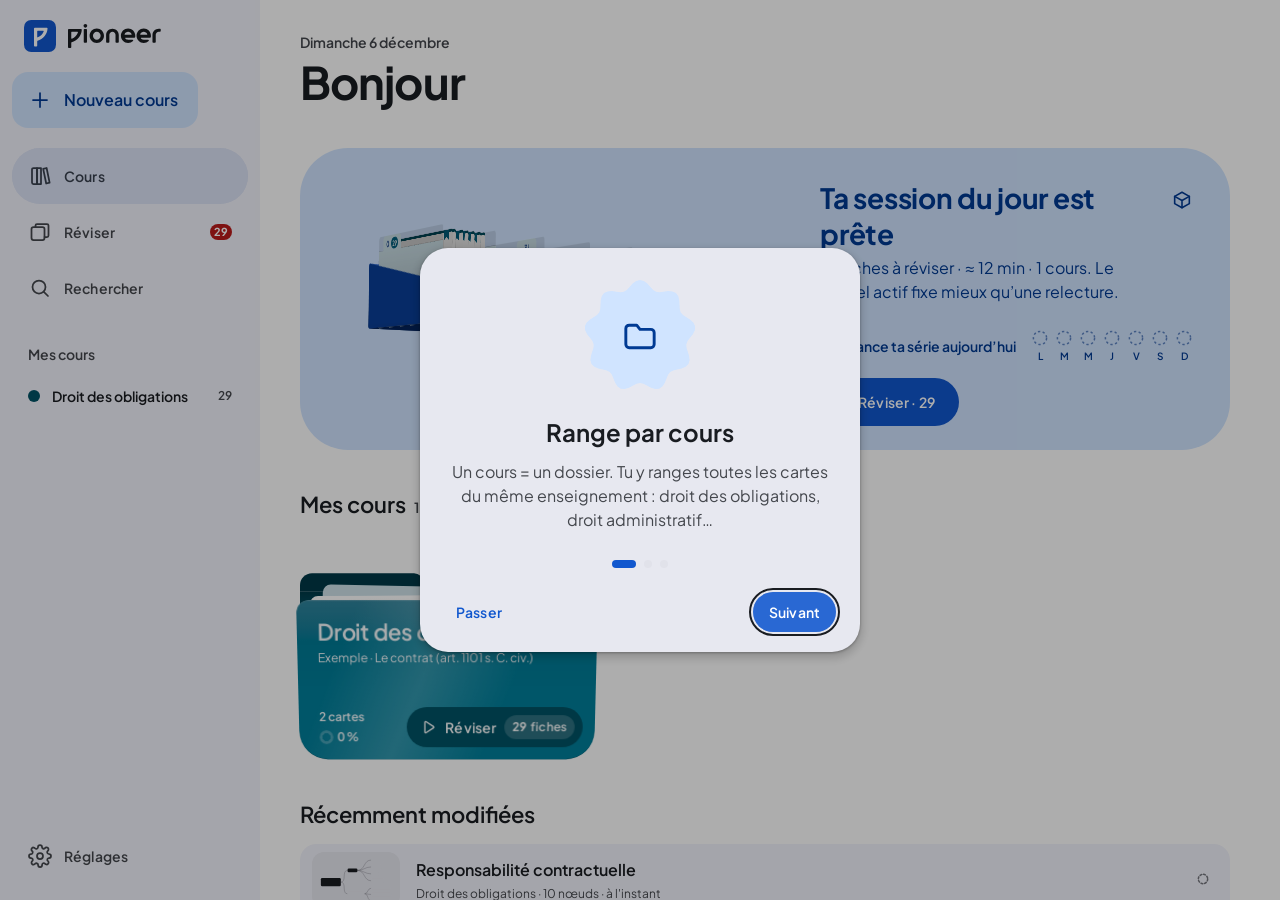
==== commit 400ff5de: "Rangement « Vers le bas » qui apprend : note apprise, corrections, méta-apprentissage - js/learn.js " ====
--- a/index.html
+++ b/index.html
@@ -71,6 +71,8 @@
   <script src="js/markdown.js"></script>
   <script src="js/ui.js"></script>
   <script src="js/layout.js"></script>
+  <script src="js/learn-prior.js"></script>
+  <script src="js/learn.js"></script>
   <script src="js/organize.js"></script>
   <script src="js/seed.js"></script>
   <script src="js/leitner.js"></script>
--- a/css/base.css
+++ b/css/base.css
@@ -427,37 +427,34 @@
 
 /* ==========================================================================
    Mouvement réduit (préférence système ou réglage de l'app)
-   On ne supprime pas tout : les déplacements, zooms et boucles deviennent
-   des fondus courts (≤ 150 ms) qui gardent la compréhension des changements.
+   Rien ne glisse, ne zoome, ne rebondit ni ne tourne en boucle : les contenus
+   apparaissent directement à leur état final. Seules les surfaces qui se posent
+   AU-DESSUS de la page (dialogue, voile, menu, snackbar) gardent un fondu unique
+   de 150 ms — un seul calque à la fois, jamais de fondu vers le vide entre deux
+   pages ni de fondus en cascade, qui se lisent comme des clignotements.
    ========================================================================== */
-:root[data-motion="reduce"] *, :root[data-motion="reduce"] *::before, :root[data-motion="reduce"] *::after {
-  animation-duration: 150ms !important;
-  animation-delay: 0s !important;
-  animation-iteration-count: 1 !important;
-  transition-duration: 120ms !important;
+:root[data-motion="reduce"] *:not(.splash), :root[data-motion="reduce"] *::before, :root[data-motion="reduce"] *::after {
+  animation-name: none !important;
   transition-delay: 0s !important;
   scroll-behavior: auto !important;
 }
-:root[data-motion="reduce"] .stagger, :root[data-motion="reduce"] .page-wrap.entering,
-:root[data-motion="reduce"] .dialog:not(.out),
-:root[data-motion="reduce"] .empty, :root[data-motion="reduce"] .today, :root[data-motion="reduce"] .tip-card,
-:root[data-motion="reduce"] .onb.swap > *, :root[data-motion="reduce"] .fab, :root[data-motion="reduce"] .node.born,
-:root[data-motion="reduce"] .vtoolbar, :root[data-motion="reduce"] .bottombar.swap .ctx-btn,
-:root[data-motion="reduce"] .pane-inner.swap .pane-body > *, :root[data-motion="reduce"] .review-end > *,
-:root[data-motion="reduce"] .today-shape, :root[data-motion="reduce"] .daydeck .dd-top, :root[data-motion="reduce"] .end-flame,
-:root[data-motion="reduce"] .nav-cta, 
-:root[data-motion="reduce"] .navbar, :root[data-motion="reduce"] .ctxbar {
-  animation-name: rm-fade !important;
-}
-/* dock : le saut d'icône disparaît, la pilule glisse sans étirement */
-:root[data-motion="reduce"] .navbar .nav-item .ic { animation: none !important; }
-:root[data-motion="reduce"] .lux::after, :root[data-motion="reduce"] .lux .ic, :root[data-motion="reduce"] .lux-count { animation: none !important; }
-/* rotations des formes cookie : supprimées (la silhouette est la même à chaque lobe) */
-:root[data-motion="reduce"] :is(.today-shape, .dd-top, .end-flame)::before { animation: none !important; transition: none !important; }
-:root[data-motion="reduce"] .page-wrap.leaving, :root[data-motion="reduce"] .dialog.out,
-:root[data-motion="reduce"] .node.dying {
-  animation-name: rm-fade-out !important;
-}
+/* 1 ms et non 120 : transition-property vaut « all » par défaut, une durée imposée animerait
+   CHAQUE changement de style (mise en page comprise) — d'où des images intermédiaires à chaque écran.
+   1 ms reste instantané mais laisse partir transitionend. */
+:root[data-motion="reduce"] * { transition-duration: 1ms !important; }
+/* pages : échange net, l'ancienne disparaît à l'instant où la nouvelle est là */
+:root[data-motion="reduce"] .page-wrap.leaving { display: none !important; }
+/* surfaces superposées : un fondu, sur le conteneur seulement */
+:root[data-motion="reduce"] :is(.scrim:not(.out), .dialog:not(.out), .snackbar) {
+  animation: rm-fade 150ms linear both !important;
+}
+:root[data-motion="reduce"] .scrim.out { animation: rm-fade-out 120ms linear forwards !important; }
+/* surface déjà ouverte quand on change de mode : elle reste posée, rien ne se rejoue */
+:root[data-motion] .settled:not(.out) { animation: none !important; }
+:root[data-motion="reduce"] .dialog.out { animation: rm-fade-out 120ms linear forwards !important; }
+:root[data-motion="reduce"] .menu, :root[data-motion="reduce"] .menu.out { transform: none !important; transition-property: opacity !important; transition-duration: 120ms !important; }
+:root[data-motion="reduce"] .menu-item { transition: none !important; }
+:root[data-motion="reduce"] .node.dying { opacity: 0 !important; }
 :root[data-motion="reduce"] .ripple-wave, :root[data-motion="reduce"] .burst { display: none !important; }
 @keyframes rm-fade { from { opacity: 0; } }
 @keyframes rm-fade-out { to { opacity: 0; } }
--- a/css/components.css
+++ b/css/components.css
@@ -427,20 +427,26 @@
 .tbl-cell::placeholder { color: var(--on-surface-variant); opacity: .6; font-weight: 400; }
 .tbl-hint { font: var(--body-s); color: var(--on-surface-variant); }
 
-/* ---- Couleurs des nœuds (dialogue) ----------------------------------- */
+/* ---- Couleurs des nœuds (dialogue, Material You) ----------------------
+   Titres de section en casse de phrase, segmentés pleine largeur, une carte tonale par type :
+   aperçu du nœud + état, puis un nuancier en grille qui passe à la ligne (jamais rogné), cibles ≥ 40 px. */
 .dialog-colors .dialog-actions { justify-content: space-between; }
-.cp { display: grid; gap: var(--sp-4); min-width: 0; }
-.cp-sec, .cp-group { display: grid; gap: var(--sp-2); min-width: 0; }
-.cp-label { font: var(--label-s); letter-spacing: var(--tracking-overline); text-transform: uppercase; color: var(--on-surface-variant); }
-.cp-help { font: var(--body-s); color: var(--on-surface-variant); }
-.cp-seg { justify-self: start; max-width: 100%; }
-.cp-row { display: grid; grid-template-columns: minmax(120px, 168px) minmax(0, 1fr); align-items: center; gap: var(--sp-3); padding: var(--sp-1) 0; }
+.cp { display: grid; gap: var(--sp-6); min-width: 0; }
+.cp-sec, .cp-group { display: grid; gap: var(--sp-3); min-width: 0; }
+.cp-label { margin: 0; font: var(--title-s); color: var(--on-surface); }
+.cp-help { margin: 0; font: var(--body-m); color: var(--on-surface-variant); }
+.cp-seg { display: flex; width: 100%; }
+.cp-seg > .seg-btn { flex: 1 1 0; min-width: 0; padding-inline: var(--sp-2); }
+.cp-seg > .seg-btn > span { overflow: hidden; text-overflow: ellipsis; white-space: nowrap; }
+.cp-list { display: grid; gap: var(--sp-2); }
+.cp-row { display: grid; gap: var(--sp-3); padding: var(--sp-3); border-radius: var(--shape-l); background: var(--surface-container-highest); min-width: 0; }
+.cp-head { display: flex; align-items: center; gap: var(--sp-3); min-width: 0; }
+.cp-state { margin-left: auto; flex: none; font: var(--label-m); color: var(--on-surface-variant); }
 .cp-node {
-  display: grid; gap: var(--space-hair); min-width: 0; padding: var(--sp-2) var(--sp-3); border-radius: var(--shape-m);
+  display: inline-flex; align-items: center; min-width: 0; max-width: 70%; min-height: 36px; padding: 0 var(--sp-4); border-radius: var(--shape-s);
   background: var(--surface-container-lowest); border: 1.5px solid var(--outline-variant); color: var(--on-surface);
   font: var(--body-m); transition: background-color var(--dur-sm) var(--ease-out), border-color var(--dur-sm) var(--ease-out), color var(--dur-sm) var(--ease-out);
 }
-.cp-k { font: var(--label-s); letter-spacing: var(--tracking-overline); text-transform: uppercase; color: var(--on-surface-variant); overflow: hidden; text-overflow: ellipsis; white-space: nowrap; }
 .cp-t { overflow: hidden; text-overflow: ellipsis; white-space: nowrap; }
 /* la forme de chaque type reste visible dans l'aperçu (teinte = famille, forme = type) */
 .cp-notion, .cp-chapitre { font-weight: 600; }
@@ -456,27 +462,31 @@
 .cp-chiffre .cp-t { font-weight: 700; }
 .cp-formule .cp-t { font-family: var(--font-mono); font-size: 13px; }
 .cp-etape .cp-t { font-weight: 600; } .cp-conseil { border-radius: 14px 4px 14px 4px; } .cp-exercice { border-width: 2px; }
-.cp-pick { display: grid; gap: var(--space-group); min-width: 0; }
-.cp-swatches { display: flex; flex-wrap: wrap; align-items: center; gap: var(--space-group); }
-.cp-sw { width: 26px; height: 26px; border-radius: 50%; border: 0; box-shadow: inset 0 0 0 1px rgba(0, 0, 0, .12); transition: transform var(--dur-xs) var(--ease-out), box-shadow var(--dur-xs) var(--ease-out); }
-.cp-sw[aria-pressed="true"] { box-shadow: 0 0 0 2px var(--surface-container-high), 0 0 0 4px var(--on-surface); }
-@media (hover: hover) { .cp-sw:hover { transform: scale(1.12); } }
-.cp-input { width: 34px; height: 28px; padding: 0; border: 1px solid var(--outline-variant); border-radius: var(--shape-xs); background: none; cursor: pointer; }
-.cp-input::-webkit-color-swatch-wrapper { padding: 2px; }
-.cp-input::-webkit-color-swatch { border: 0; border-radius: 3px; }
-.cp-none { display: grid; place-items: center; width: 28px; height: 28px; border-radius: 50%; border: 1px dashed var(--outline); color: var(--on-surface-variant); }
-.cp-none[aria-pressed="true"] { border-style: solid; border-color: var(--on-surface); color: var(--on-surface); }
-.cp-warn { display: flex; gap: var(--sp-2); align-items: flex-start; padding: var(--sp-3); border-radius: var(--shape-s); background: var(--surface-container); font: var(--body-s); color: var(--on-surface); }
+/* nuancier : 7 colonnes sur téléphone (2 lignes), une seule ligne dès que la place le permet */
+.cp-swatches { display: grid; grid-template-columns: repeat(7, minmax(0, 1fr)); gap: var(--sp-2); justify-items: center; }
+@media (min-width: 600px) { .cp-swatches { grid-template-columns: repeat(14, minmax(0, 1fr)); gap: var(--sp-1); } }
+.cp-opt {
+  position: relative; display: grid; place-items: center; width: 100%; max-width: 40px; aspect-ratio: 1; border-radius: 50%; border: 0; padding: 0;
+  background: var(--sw, transparent); color: var(--on-surface-variant); cursor: pointer;
+  box-shadow: inset 0 0 0 1px color-mix(in srgb, var(--on-surface) 12%, transparent);
+  transition: border-radius var(--dur-sm) var(--ease-out), box-shadow var(--dur-xs) var(--ease-out);
+}
+.cp-opt:active { transform: scale(.92); }
+.cp-opt:focus-visible { outline: 2px solid var(--primary); outline-offset: 2px; }
+/* sélection : la pastille devient un carré arrondi (forme M3 Expressive) + anneau + coche */
+.cp-opt[aria-pressed="true"], .cp-opt[data-on="true"] { border-radius: var(--shape-m); box-shadow: 0 0 0 2px var(--surface-container-highest), 0 0 0 4px var(--on-surface); }
+.cp-check { position: absolute; inset: 0; display: grid; place-items: center; color: #fff; opacity: 0; filter: drop-shadow(0 1px 1px rgba(0, 0, 0, .45)); transition: opacity var(--dur-xs) var(--ease-out); }
+.cp-opt[aria-pressed="true"] .cp-check, .cp-opt[data-on="true"] .cp-check { opacity: 1; }
+.cp-none { background: transparent; box-shadow: inset 0 0 0 1.5px var(--outline); }
+.cp-none[aria-pressed="true"] { background: var(--secondary-container); color: var(--on-secondary-container); }
+.cp-none[aria-pressed="true"] > .ic { opacity: 0; }
+.cp-none .cp-check { color: var(--on-secondary-container); filter: none; }
+.cp-custom:not([data-on="true"]) { background: conic-gradient(from 0deg, #e5484d, #f5a524, #e5d84d, #46a758, #12a5b4, #3e63dd, #8e4ec6, #e5484d); color: #fff; }
+.cp-custom:not([data-on="true"]) > .ic { filter: drop-shadow(0 1px 1px rgba(0, 0, 0, .5)); }
+.cp-input { position: absolute; inset: 0; width: 100%; height: 100%; opacity: 0; cursor: pointer; border: 0; padding: 0; }
+.cp-warn { display: flex; gap: var(--sp-2); align-items: flex-start; padding: var(--sp-3); border-radius: var(--shape-m); background: var(--tertiary-container); font: var(--body-s); color: var(--on-tertiary-container); }
 .cp-warn .ic { flex: none; margin-top: 1px; }
-@media (max-width: 599px) {
-  .cp-row { grid-template-columns: minmax(0, 1fr); gap: var(--space-group); padding: var(--sp-2) 0; }
-  .cp-node { padding: var(--sp-2) var(--sp-3); }
-  /* une seule ligne qui défile au doigt : le dialogue reste court */
-  .cp-swatches { flex-wrap: nowrap; overflow-x: auto; scrollbar-width: none; padding: 4px 2px; margin: -4px -2px; scroll-snap-type: x proximity; }
-  .cp-swatches::-webkit-scrollbar { display: none; }
-  .cp-swatches > * { flex: none; scroll-snap-align: start; }
-  .cp-sw { width: 32px; height: 32px; }
-}
+@media (hover: hover) { .cp-opt:not([aria-pressed="true"]):not([data-on="true"]):hover { border-radius: var(--shape-l); } }
 /* pastille de couleur dans les menus (Type) et la légende */
 .menu-swatch { flex: none; width: 14px; height: 14px; border-radius: 4px; border: 1.5px solid; margin-left: auto; }
 .menu-item .menu-swatch + .menu-hint { margin-left: var(--sp-2); }
--- a/css/views.css
+++ b/css/views.css
@@ -218,10 +218,13 @@
 .fiche-link::after { content: ""; position: absolute; inset: 0; z-index: 2; border-radius: inherit; }
 .fiche-more { position: relative; z-index: 3; margin-top: -8px; color: var(--c-onpc); }
 .fiche-foot { display: flex; align-items: center; justify-content: space-between; gap: var(--sp-3); padding: var(--sp-3) var(--sp-3) var(--sp-3) var(--sp-5); }
-.fiche-stats { display: grid; gap: var(--sp-2); min-width: 0; }
+.fiche-stats { display: flex; flex-wrap: wrap; align-items: center; column-gap: var(--sp-3); row-gap: var(--sp-1); min-width: 0; }
 .fiche-meta { font: var(--label-m); font-variant-numeric: tabular-nums; white-space: nowrap; overflow: hidden; text-overflow: ellipsis; }
-.fiche-meter { display: block; width: 88px; max-width: 100%; height: 4px; border-radius: var(--shape-full); background: color-mix(in srgb, var(--c-onpc) 26%, transparent); overflow: hidden; }
-.fiche-meter i { display: block; height: 100%; background: var(--c-onpc); border-radius: inherit; transform-origin: left; }
+/* maîtrise : anneau 14 px + pourcentage, en ligne avec le compte de cartes */
+.fiche-meter { display: inline-flex; align-items: center; gap: var(--sp-1); font: var(--label-m); font-variant-numeric: tabular-nums; white-space: nowrap; }
+.fiche-meter i { width: 14px; height: 14px; border-radius: 50%; flex: none;
+  background: conic-gradient(var(--c-onpc) calc(var(--ring, 0) * 1turn), color-mix(in srgb, var(--c-onpc) 26%, transparent) 0);
+  -webkit-mask: radial-gradient(closest-side, transparent 56%, #000 60%); mask: radial-gradient(closest-side, transparent 56%, #000 60%); }
 .fiche-cta { position: relative; z-index: 3; flex: none; height: 40px; padding: 0 var(--sp-2) 0 var(--sp-3); gap: var(--sp-2); }
 .fiche-cta .ic svg { width: 18px; height: 18px; }
 .fiche-count { white-space: nowrap; display: inline-flex; align-items: center; justify-content: center; min-width: 24px; height: 24px; padding: 0 var(--sp-2); border-radius: var(--shape-full); background: color-mix(in srgb, var(--on-primary) 18%, transparent); font: 700 12px/1 var(--font-plain); font-variant-numeric: tabular-nums; }
@@ -247,11 +250,15 @@
   .fiche-more { width: 36px; height: 36px; margin-top: -8px; }
   .fiche-foot { padding: var(--sp-2) var(--sp-2) var(--sp-2) var(--sp-3); gap: var(--sp-2); }
   .fiche-meta { font-size: 11px; }
-  .fiche-meter { width: 100%; }
+  .fiche-meter { font-size: 11px; }
   .fiche-stats { flex: 1; }
-  .fiche-cta { height: 32px; padding: 0 var(--sp-1) 0 var(--sp-2); gap: var(--space-hair); }
-  .fiche-cta-l { display: none; }
-  .fiche-count { min-width: 22px; height: 22px; padding: 0 var(--sp-1); font-size: 11px; }
+  /* Réviser : bouton rond plein (même gabarit que le + des autres dossiers), nombre en pastille sur le coin */
+  .btn-filled.fiche-cta { width: 40px; height: 40px; padding: 0; gap: 0; justify-content: center; border-radius: var(--shape-full); overflow: visible;
+    background: var(--c-onpc); color: var(--c-pc); box-shadow: 0 1px 3px rgb(0 0 0 / .25); }
+  .btn-filled.fiche-cta .ic svg { width: 20px; height: 20px; margin-left: 2px; }
+  .fiche-cta-l, .fiche-count-u { display: none; }
+  .fiche-count { position: absolute; top: -6px; right: -8px; min-width: 20px; height: 20px; padding: 0 5px;
+    background: var(--c-pc); color: var(--c-onpc); box-shadow: 0 0 0 2px var(--c-onpc); font-size: 11px; pointer-events: none; }
   /* sans libellé : bouton icône rond, le + au centre exact */
   .btn-tonal.fiche-cta { width: 36px; height: 36px; padding: 0; gap: 0; justify-content: center; }
   .btn-tonal.fiche-cta .btn-label, .btn-tonal.fiche-cta > span:not(.ic) { display: none; }
@@ -515,7 +522,6 @@
 :root[data-motion="reduce"] .rate-gauge *, :root[data-motion="reduce"] .rate-gauge *::before { transition: none !important; animation: none !important; }
 @media (hover: none) { .rate-kbd, .btn-kbd { display: none; } }
 .review-stage.is-end .review-actions { display: none; }
-:root[data-motion="reduce"] .act-set.enter { animation-name: rm-fade !important; }
 :root[data-motion="reduce"] .act-set.leaving { animation: none; opacity: 0; }
 :root[data-motion="reduce"] .receipt, :root[data-motion="reduce"] .rc-stamp, :root[data-motion="reduce"] .rc-bar > span,
 
@@ -848,39 +854,72 @@
 .settings-foot { font: var(--body-s); color: var(--on-surface-variant); text-align: center; }
 .settings .segmented { width: 100%; }
 .settings .seg-btn { flex: 1; }
-/* Réglages : des groupes titrés, chaque groupe une carte de lignes (icône · intitulé + précision · commande) */
-.set-group { display: grid; gap: var(--sp-2); }
-.set-group > .settings-h { font: var(--title-s); color: var(--on-surface-variant); padding-left: var(--sp-1); }
-/* liste segmentée M3 Expressive : lignes séparées par 2 dp, coins 16 aux extrémités, 4 entre elles */
-.set-card { display: grid; gap: var(--space-text); }
-.set-card > .set-row { background: var(--surface-container-lowest); border-radius: var(--shape-xs); }
-.set-card > .set-row:first-child { border-top-left-radius: var(--shape-l); border-top-right-radius: var(--shape-l); }
-.set-card > .set-row:last-child { border-bottom-left-radius: var(--shape-l); border-bottom-right-radius: var(--shape-l); }
-:root[data-theme="dark"] .set-card > .set-row { background: var(--surface-container-highest); }
-@media (prefers-color-scheme: dark) { :root:not([data-theme="light"]) .set-card > .set-row { background: var(--surface-container-highest); } }
-.set-row { display: grid; grid-template-columns: 24px minmax(0, 1fr) auto; align-items: center; gap: 4px var(--sp-3); padding: var(--sp-3) var(--sp-4); }
-.set-row.stack { grid-template-columns: 24px minmax(0, 1fr); }
-.set-row.stack > .set-ctl { grid-column: 2; }
-.set-ic { display: grid; place-items: center; color: var(--on-surface-variant); align-self: start; padding-top: var(--space-hair); }
-.set-txt { display: grid; gap: var(--space-text); min-width: 0; }
-.set-t { font: var(--title-s); }
-.set-d { font: var(--body-s); color: var(--on-surface-variant); }
-.set-d.warn { color: var(--on-surface); font-weight: 600; }
-.set-d.warn::before { content: ""; display: inline-block; width: 16px; height: 16px; margin-right: var(--sp-2); background: var(--error); vertical-align: -3px;
-  -webkit-mask: url('data:image/svg+xml,<svg xmlns="http://www.w3.org/2000/svg" viewBox="0 0 24 24" fill="none" stroke="black" stroke-width="2" stroke-linecap="round" stroke-linejoin="round"><path d="M10.3 4.2 2.9 17.5A2 2 0 0 0 4.6 20.5h14.8a2 2 0 0 0 1.7-3L13.7 4.2a2 2 0 0 0-3.4 0Z"/><path d="M12 9.5v4M12 17h.01"/></svg>') center / contain no-repeat;
-  mask: url('data:image/svg+xml,<svg xmlns="http://www.w3.org/2000/svg" viewBox="0 0 24 24" fill="none" stroke="black" stroke-width="2" stroke-linecap="round" stroke-linejoin="round"><path d="M10.3 4.2 2.9 17.5A2 2 0 0 0 4.6 20.5h14.8a2 2 0 0 0 1.7-3L13.7 4.2a2 2 0 0 0-3.4 0Z"/><path d="M12 9.5v4M12 17h.01"/></svg>') center / contain no-repeat; }
-.set-dd { display: grid; gap: var(--sp-2); }
-.set-meter { display: block; height: 6px; border-radius: 3px; background: var(--surface-container-highest); overflow: hidden; max-width: 260px; }
-.set-meter i { display: block; height: 100%; background: var(--primary); transform-origin: 0 50%; transform: scaleX(.02); transition: transform var(--dur-lg) var(--ease-out); }
-.set-ctl { display: flex; justify-content: flex-end; min-width: 0; }
-.set-row.stack .set-ctl { justify-content: stretch; margin-top: var(--sp-2); }
-.set-danger .set-ic { color: var(--error); }
-@media (max-width: 479.98px) {
-  .set-row.stack > .set-ctl { grid-column: 1 / -1; }
-  .set-row.stack .seg-btn .ic { display: none; }
-  .set-row:not(.stack) { grid-template-columns: 24px minmax(0, 1fr); }
-  .set-row:not(.stack) > .set-ctl { grid-column: 2; justify-content: flex-start; margin-top: var(--sp-1); }
-}
+/* Réglages (Material You) : écran plein sur téléphone, dialogue large sur ordinateur.
+   Barre (fermer · titre) puis groupes titrés ; chaque groupe une liste segmentée de lignes
+   « pastille d'icône · intitulé + précision · chevron », toute la ligne est la cible. */
+.dialog.dialog-settings { width: min(600px, 100%); padding: 0; display: flex; flex-direction: column; overflow: hidden; background: var(--surface-container); }
+.dialog-settings .dialog-body { display: flex; flex-direction: column; min-height: 0; flex: 1; }
+.st { display: flex; flex-direction: column; min-height: 0; flex: 1; }
+.st-bar { display: flex; align-items: center; gap: var(--sp-1); flex: none; min-height: 64px; padding: var(--sp-2) var(--sp-4) var(--sp-2) var(--sp-1); }
+.st-title { font: var(--title-l); color: var(--on-surface); }
+.st-scroll { overflow: auto; overscroll-behavior: contain; padding: 0 var(--space-inset) var(--space-inset-l); display: grid; gap: var(--sp-6); }
+.st-group { display: grid; gap: var(--sp-2); }
+.st-h { font: var(--label-l); color: var(--primary); padding: 0 var(--space-inset); }
+/* liste segmentée M3 Expressive : 2 px entre les lignes, coins 20 aux extrémités, 4 entre elles */
+.st-list { display: grid; gap: var(--space-hair); }
+.st-list > * { background: var(--surface-container-lowest); border-radius: var(--shape-xs); }
+.st-list > :first-child { border-top-left-radius: var(--shape-l); border-top-right-radius: var(--shape-l); }
+.st-list > :last-child { border-bottom-left-radius: var(--shape-l); border-bottom-right-radius: var(--shape-l); }
+:root[data-theme="dark"] .st-list > * { background: var(--surface-container-high); }
+@media (prefers-color-scheme: dark) { :root:not([data-theme="light"]) .st-list > * { background: var(--surface-container-high); } }
+.st-block > .st-item { border-radius: inherit; }
+.st-item {
+  position: relative; display: flex; align-items: center; gap: var(--space-inset); width: 100%;
+  min-height: 72px; padding: var(--sp-3) var(--space-inset); text-align: left; color: var(--on-surface);
+  border-radius: inherit; -webkit-tap-highlight-color: transparent;
+}
+button.st-item { cursor: pointer; transition: background-color var(--dur-xs) var(--ease-out); }
+button.st-item:hover { background: color-mix(in srgb, var(--on-surface) 6%, transparent); }
+button.st-item:active { background: color-mix(in srgb, var(--on-surface) 10%, transparent); }
+button.st-item:focus-visible { outline: 2px solid var(--primary); outline-offset: -2px; }
+.st-ic { flex: none; display: grid; place-items: center; width: 40px; height: 40px; border-radius: var(--shape-full);
+  background: var(--secondary-container); color: var(--on-secondary-container); }
+.st-txt { flex: 1; min-width: 0; display: grid; }
+.st-t { font: var(--body-l); font-weight: 500; }
+.st-d { font: var(--body-m); color: var(--on-surface-variant); }
+.st-d.warn { color: var(--error); }
+.st-trail { flex: none; display: grid; place-items: center; color: var(--on-surface-variant); }
+.st-item.danger .st-ic { background: var(--error-container); color: var(--on-error-container); }
+.st-item.danger .st-t { color: var(--error); }
+.st-dd { display: grid; gap: var(--sp-2); }
+.st-meter { display: block; height: 4px; border-radius: var(--shape-full); background: var(--surface-container-highest); overflow: hidden; }
+.st-meter i { display: block; height: 100%; border-radius: inherit; background: var(--primary); transform-origin: 0 50%; transform: scaleX(.02); transition: transform var(--dur-lg) var(--ease-out); }
+/* commande sous la ligne, alignée sur le texte (40 de pastille + 16) */
+.st-below { padding: 0 var(--space-inset) var(--space-inset) calc(var(--space-inset) + 56px); margin-top: calc(-1 * var(--sp-1)); }
+/* groupe de boutons connectés : 2 px d'écart, le choix devient une pilule pleine avec coche */
+.st-choice { display: flex; gap: var(--space-hair); }
+.st-opt {
+  flex: 1; min-width: 0; display: inline-flex; align-items: center; justify-content: center; gap: var(--space-text);
+  height: 40px; padding: 0 var(--sp-3); font: var(--label-l); color: var(--on-surface-variant);
+  background: var(--surface-container-highest); border-radius: var(--shape-s); cursor: pointer;
+  transition: border-radius var(--dur-spring-fast, 200ms) var(--spring-fast, ease-out), background-color var(--dur-xs) var(--ease-out), color var(--dur-xs) var(--ease-out);
+}
+.st-opt:first-child { border-radius: var(--shape-full) var(--shape-s) var(--shape-s) var(--shape-full); }
+.st-opt:last-child { border-radius: var(--shape-s) var(--shape-full) var(--shape-full) var(--shape-s); }
+.st-opt[aria-checked="true"] { background: var(--primary); color: var(--on-primary); border-radius: var(--shape-full); }
+.st-opt:focus-visible { outline: 2px solid var(--primary); outline-offset: 2px; }
+.st-opt > span { overflow: hidden; text-overflow: ellipsis; white-space: nowrap; }
+.st-opt-check { display: none; }
+.st-opt[aria-checked="true"] .st-opt-check { display: inline-grid; }
+.st-foot { font: var(--body-s); color: var(--on-surface-variant); text-align: center; padding-top: var(--sp-2); }
+@media (max-width: 599.98px) {
+  .dialog-wrap:has(.dialog-settings) { padding: 0; }
+  .dialog.dialog-settings { width: 100%; height: 100dvh; max-height: none; border-radius: 0; box-shadow: none;
+    padding-top: env(safe-area-inset-top); padding-bottom: env(safe-area-inset-bottom); }
+  .dialog-settings .st-below { padding-left: var(--space-inset); }
+  .st-item { min-height: 64px; }
+}
+@media (min-width: 600px) { .dialog.dialog-settings { height: min(760px, calc(100dvh - 48px)); } }
 /* Import */
 .imp { display: grid; gap: var(--sp-3); }
 .imp-file { position: absolute; width: 1px; height: 1px; opacity: 0; pointer-events: none; }
--- a/css/editor.css
+++ b/css/editor.css
@@ -75,7 +75,9 @@
   padding: 1px 8px; border-radius: var(--shape-full);
   background: var(--surface-container-high); border: 1px solid transparent;
   font: var(--label-s); color: var(--on-surface-variant);
-  white-space: nowrap; cursor: pointer;
+  /* un libellé peut être une petite phrase : il passe à la ligne au-delà de 240 px (cf. layout.labelSize) */
+  box-sizing: border-box; width: max-content; max-width: 240px;
+  white-space: normal; text-align: center; line-height: 14px; cursor: pointer;
   transition: background-color var(--dur-sm) var(--ease-out), color var(--dur-sm) var(--ease-out);
 }
 /* changement de libellé : petit pop (feedback d'état), jamais depuis 0 */
@@ -194,12 +196,14 @@
   :root:not([data-theme="light"]) .node.tinted.look-idee .node-top, :root:not([data-theme="light"]) .node.tinted.look-ref .node-top { color: oklch(.82 calc(var(--nc) * .5) var(--nh)); }
 }
 
-/* jauge de maîtrise de la branche (value change : transform, 360 ms) */
-.node-meter { display: none; height: 4px; margin-top: 8px; border-radius: 2px; overflow: hidden; background: color-mix(in srgb, currentColor 16%, transparent); }
-.node.has-meter .node-meter { display: block; }
-.node-meter i { display: block; height: 100%; background: currentColor; transform: scaleX(var(--p, 0)); transform-origin: left; transition: transform var(--dur-lg) var(--ease-out); }
-.node.struct .node-meter i { background: var(--primary); }
-.node.masked .node-meter { visibility: hidden; }
+/* maîtrise de la branche : anneau 12 px + pourcentage dans la ligne du haut (ne pousse plus le titre) */
+.node-ring { display: inline-flex; align-items: center; gap: 4px; font: var(--label-s); font-variant-numeric: tabular-nums; }
+.node-ring i { width: 12px; height: 12px; border-radius: 50%; flex: none;
+  background: conic-gradient(currentColor calc(var(--ring, 0) * 1turn), color-mix(in srgb, currentColor 22%, transparent) 0);
+  -webkit-mask: radial-gradient(closest-side, transparent 58%, #000 62%); mask: radial-gradient(closest-side, transparent 58%, #000 62%); }
+.node.struct .node-ring i { color: var(--primary); }
+.node.selected .node-ring i, .node.editing .node-ring i { color: inherit; }
+.node.masked .node-ring { visibility: hidden; }
 
 /* états */
 .node.selected { border-color: var(--on-surface); z-index: 2; }
@@ -610,6 +614,8 @@
   .bottombar:empty { display: none; }
   .bottombar .ctx-btn { flex: none; display: grid; gap: var(--space-hair); place-items: center; height: 56px; width: 64px; border-radius: var(--shape-li); color: inherit; }
   .bottombar .ctx-btn:active { border-radius: var(--shape-m); }
+  /* état actif sur barre vibrante : pastille inversée (on-primary-container), pas de gris secondaire sur le bleu */
+  .bottombar .ctx-btn.on { background: var(--on-primary-container); color: var(--primary-container); }
   .bottombar .ctx-l { font: var(--label-s); }
   .bottombar.swap .ctx-btn { animation: bar-in var(--dur-sm) var(--ease-out) both; }
   .bottombar.swap .ctx-btn:nth-child(2) { animation-delay: 15ms; }
@@ -960,25 +966,53 @@
 .es-row-l { font: var(--body-l); color: var(--on-surface); overflow: hidden; text-overflow: ellipsis; white-space: nowrap; }
 .es-sides .seg-btn { font-size: 12px; }
 
-/* Réglages · Typographie des cartes : niveaux en puces, aperçu vivant */
-.dialog.dialog-typo { width: min(520px, 100%); }
-.typo-levels { display: flex; gap: 8px; overflow-x: auto; scrollbar-width: none; margin: 0 calc(-1 * var(--sp-6)); padding: 2px var(--sp-6); scroll-padding-inline: var(--sp-6); }
+/* Réglages · Typographie des cartes : sous-page des Réglages (même coque .st).
+   En haut, fixe : niveaux en puces puis l'aperçu posé sur un fond « canevas » à points ;
+   dessous, défilant : Police et Texte en listes segmentées. */
+.ty-bar-fill { flex: 1; }
+.ty-stage { flex: none; display: grid; gap: var(--space-inset-s); padding-bottom: var(--space-inset); }
+.typo-levels { display: flex; gap: var(--sp-2); overflow-x: auto; scrollbar-width: none; padding: var(--space-hair) var(--space-inset); scroll-padding-inline: var(--space-inset); }
 .typo-levels::-webkit-scrollbar { display: none; }
-.typo-levels .chip { flex: none; background: transparent; box-shadow: inset 0 0 0 1px var(--outline-variant); }
+.typo-levels .chip { flex: none; height: 32px; background: transparent; box-shadow: inset 0 0 0 1px var(--outline-variant); }
 .typo-levels .chip.on { background: var(--secondary-container); color: var(--on-secondary-container); box-shadow: none; }
 .typo-levels .chip.on .ic { color: inherit; }
 .typo-dot { width: 6px; height: 6px; border-radius: 50%; background: var(--primary); }
+.ty-canvas {
+  position: relative; margin: 0 var(--space-inset); min-height: 160px; max-height: 32dvh; overflow: hidden;
+  display: grid; place-items: center; padding: var(--space-inset-l);
+  border-radius: var(--shape-xl); background-color: var(--surface-container-low);
+  background-image: radial-gradient(color-mix(in srgb, var(--on-surface) 14%, transparent) 1px, transparent 1.5px);
+  background-size: 16px 16px; background-position: 8px 8px;
+}
+:root[data-theme="dark"] .ty-canvas { background-color: var(--surface-container-lowest); }
+@media (prefers-color-scheme: dark) { :root:not([data-theme="light"]) .ty-canvas { background-color: var(--surface-container-lowest); } }
 .typo-preview {
-  min-height: 72px; display: block; padding: var(--sp-4) var(--sp-5); line-height: 1.3; overflow-wrap: anywhere;
-  border-radius: var(--shape-l); transition: font-size var(--dur-sm) var(--ease-out);
+  max-width: 100%; padding: var(--sp-3) var(--space-inset); line-height: 1.3; overflow-wrap: anywhere; text-align: center;
+  border-radius: var(--shape-m); transition: font-size var(--dur-sm) var(--ease-out);
 }
 .typo-preview.is-notion { background: var(--inverse-surface); color: var(--inverse-on-surface); box-shadow: var(--elev-1); }
-.typo-preview.is-idee { background: var(--surface-container); border: 1px solid var(--outline-variant); }
-.typo-preview.is-ref { background: var(--surface-container-low); border-left: 4px solid var(--outline); border-radius: 4px; font-style: italic; }
-.typo-preview.is-note { background: var(--surface); border: 1px solid var(--outline-variant); line-height: 1.55; }
+.typo-preview.is-idee { background: var(--surface-container-high); box-shadow: inset 0 0 0 1px var(--outline-variant); }
+.typo-preview.is-ref { background: var(--surface-container); border-left: 4px solid var(--outline); border-radius: var(--shape-xs); font-style: italic; text-align: left; }
+.typo-preview.is-note { width: 100%; background: var(--surface); box-shadow: inset 0 0 0 1px var(--outline-variant); line-height: 1.55; text-align: left; }
 .typo-pre { opacity: .7; font-weight: 700; }
-@media (max-width: 599px) {
-  .typo-levels { margin: 0 calc(-1 * var(--sp-5)); padding: 2px var(--sp-5); }
+/* police : le sélecteur devient une ligne de la liste (Aa = pastille 40, alignée sur les icônes) */
+.ty-fp .fp, .ty-fp .fp.open { background: transparent; box-shadow: none; border-radius: inherit; }
+.ty-fp { border-radius: var(--shape-l); }
+.ty-fp .fp-field { min-height: 72px; padding: var(--sp-3) var(--sp-3) var(--sp-3) var(--space-inset); gap: var(--space-inset); }
+.ty-fp .fp-aa { width: 40px; height: 40px; border-radius: var(--shape-full); font-size: 18px;
+  background: var(--secondary-container); color: var(--on-secondary-container); }
+.ty-fp .fp.open .fp-aa { border-radius: var(--shape-m); }
+.ty-fp .fp-name { font-size: 16px; line-height: 24px; }
+.ty-fp .fp-inner { padding-bottom: var(--sp-3); }
+.ty-val { flex: none; font: var(--label-l); font-variant-numeric: tabular-nums; color: var(--on-surface-variant); }
+.ty-slide { margin-top: calc(-1 * var(--sp-3)); padding-bottom: var(--sp-3); }
+.ty-slide .slider { width: 100%; height: 40px; }
+.st-item.sty-switch { padding: var(--sp-3) var(--space-inset); min-height: 72px; }
+.st-item.sty-switch .m3-switch { margin-left: var(--sp-2); }
+.ty-help { font: var(--body-s); color: var(--on-surface-variant); padding: 0 var(--space-inset); margin-top: calc(-1 * var(--sp-2)); }
+@media (max-width: 599.98px) {
+  .ty-canvas { min-height: 136px; }
+  .ty-fp .fp-field, .st-item.sty-switch { min-height: 64px; }
 }
 @media (prefers-reduced-motion: reduce) { .typo-preview { transition: none; } }
 /* label flottant du champ outlined : même fond que la feuille */
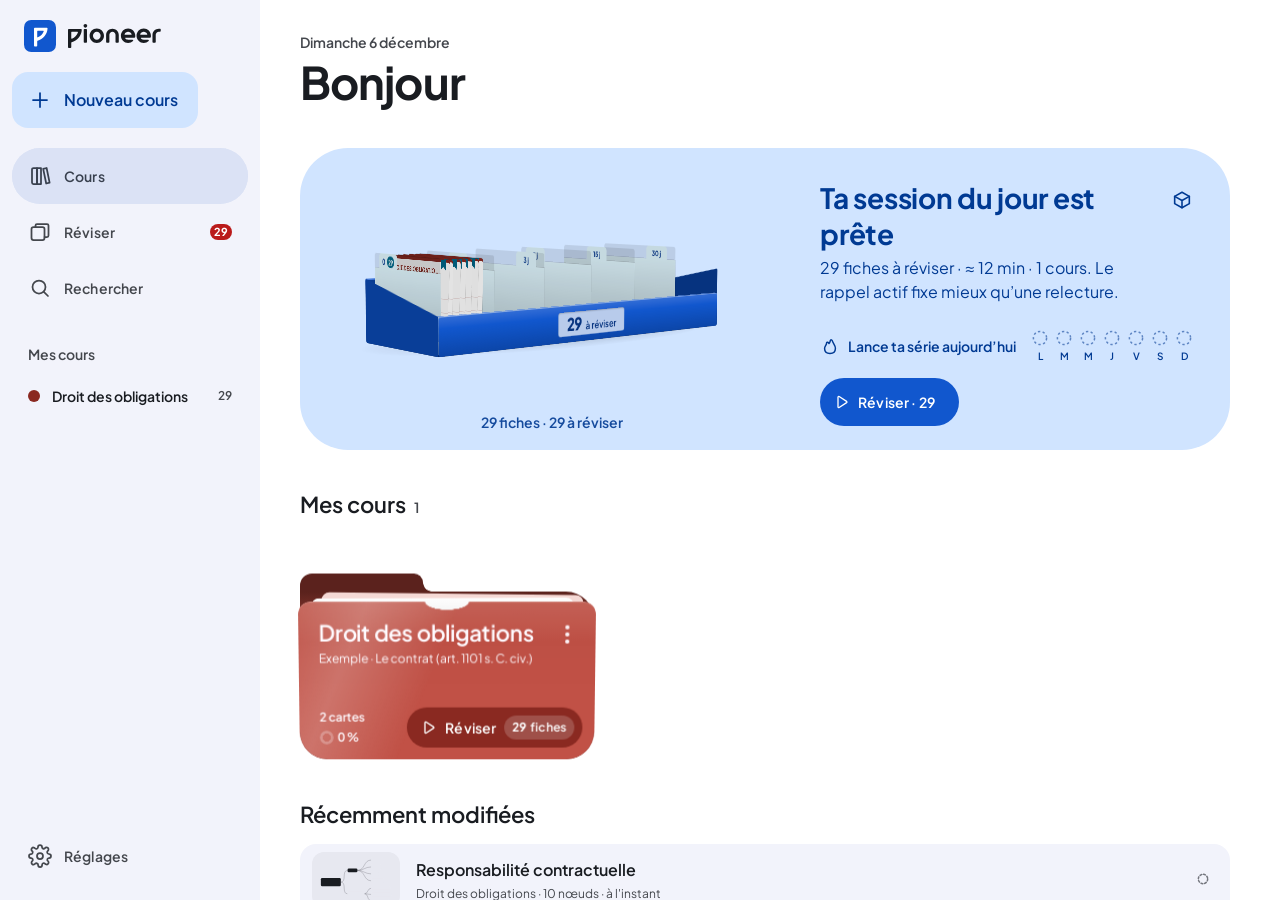
==== commit 1f2867e0: "Rangements : réseau appris sur les vignettes XMind, fourches sans coude, lien hiérarchique par défau" ====
--- a/index.html
+++ b/index.html
@@ -70,6 +70,7 @@
   <script src="js/mark.js"></script>
   <script src="js/markdown.js"></script>
   <script src="js/ui.js"></script>
+  <script src="js/fan-net.js"></script>
   <script src="js/layout.js"></script>
   <script src="js/learn-prior.js"></script>
   <script src="js/learn.js"></script>
--- a/css/editor.css
+++ b/css/editor.css
@@ -73,7 +73,9 @@
 .edge-label {
   position: absolute; left: 0; top: 0;
   padding: 1px 8px; border-radius: var(--shape-full);
-  background: var(--surface-container-high); border: 1px solid transparent;
+  /* pas d'encadrement : texte nu, détaché du trait par un halo couleur du fond */
+  background: transparent; border: 1px solid transparent;
+  text-shadow: 0 0 3px var(--surface), 0 0 3px var(--surface), 0 0 2px var(--surface);
   font: var(--label-s); color: var(--on-surface-variant);
   /* un libellé peut être une petite phrase : il passe à la ligne au-delà de 240 px (cf. layout.labelSize) */
   box-sizing: border-box; width: max-content; max-width: 240px;
@@ -83,14 +85,13 @@
 /* changement de libellé : petit pop (feedback d'état), jamais depuis 0 */
 .edge-label.pop { animation: label-pop var(--dur-md) var(--ease-out); }
 @keyframes label-pop { from { scale: .8; opacity: 0; } }
-.edge-label.logic { background: var(--on-surface); color: var(--surface); border-color: transparent; font-weight: 600; letter-spacing: .04em; padding: 0 6px; }
-.edge-label.sel { background: var(--primary); color: var(--on-primary); border-color: transparent; }
+.edge-label.logic { text-shadow: none; background: var(--on-surface); color: var(--surface); border-color: transparent; font-weight: 600; letter-spacing: .04em; padding: 0 6px; }
+.edge-label.sel { text-shadow: none; background: var(--primary); color: var(--on-primary); border-color: transparent; }
 /* conflit non résolu : le libellé reste lisible (fond plein, détaché par une ombre douce) — jamais caché */
-.edge-label.clash:not(.sel) { background: var(--surface-container-highest); color: var(--on-surface); box-shadow: 0 1px 3px rgb(0 0 0 / .18); z-index: 1; }
+.edge-label.clash:not(.sel) { color: var(--on-surface); z-index: 1; }
 /* Fourche : un tronc, une étiquette posée sur le point de séparation, puis les branches */
 .edge.trunk { stroke-linecap: round; }
-.edge-label.junction { box-shadow: 0 0 0 3px var(--surface); }
-.edge-label.junction:not(.logic):not(.sel) { color: var(--on-surface); background: var(--surface-container-highest); }
+.edge-label.junction:not(.logic):not(.sel) { color: var(--on-surface); }
 .canvas.is-masked .edge-label:not(.logic) { filter: blur(4px); }
 
 /* ---- Nœuds ------------------------------------------------------------- */
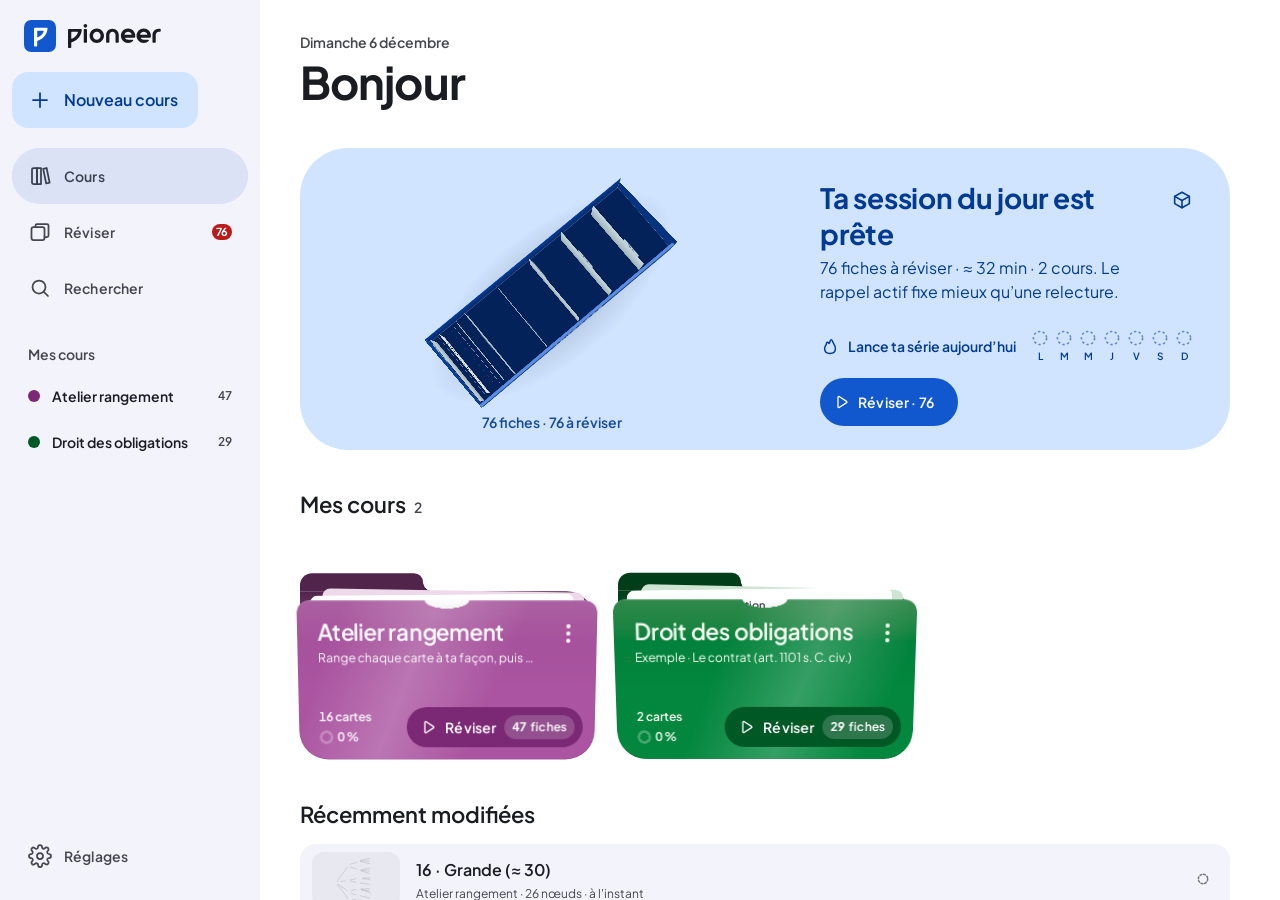
==== commit 781710fc: "Atelier rangement : 16 cartes simples à ranger à la main, et leur export entraîne le réseau des éven" ====
--- a/index.html
+++ b/index.html
@@ -76,6 +76,7 @@
   <script src="js/learn.js"></script>
   <script src="js/organize.js"></script>
   <script src="js/seed.js"></script>
+  <script src="js/atelier.js"></script>
   <script src="js/leitner.js"></script>
   <script src="js/views/library.js"></script>
   <script src="js/views/course.js"></script>
